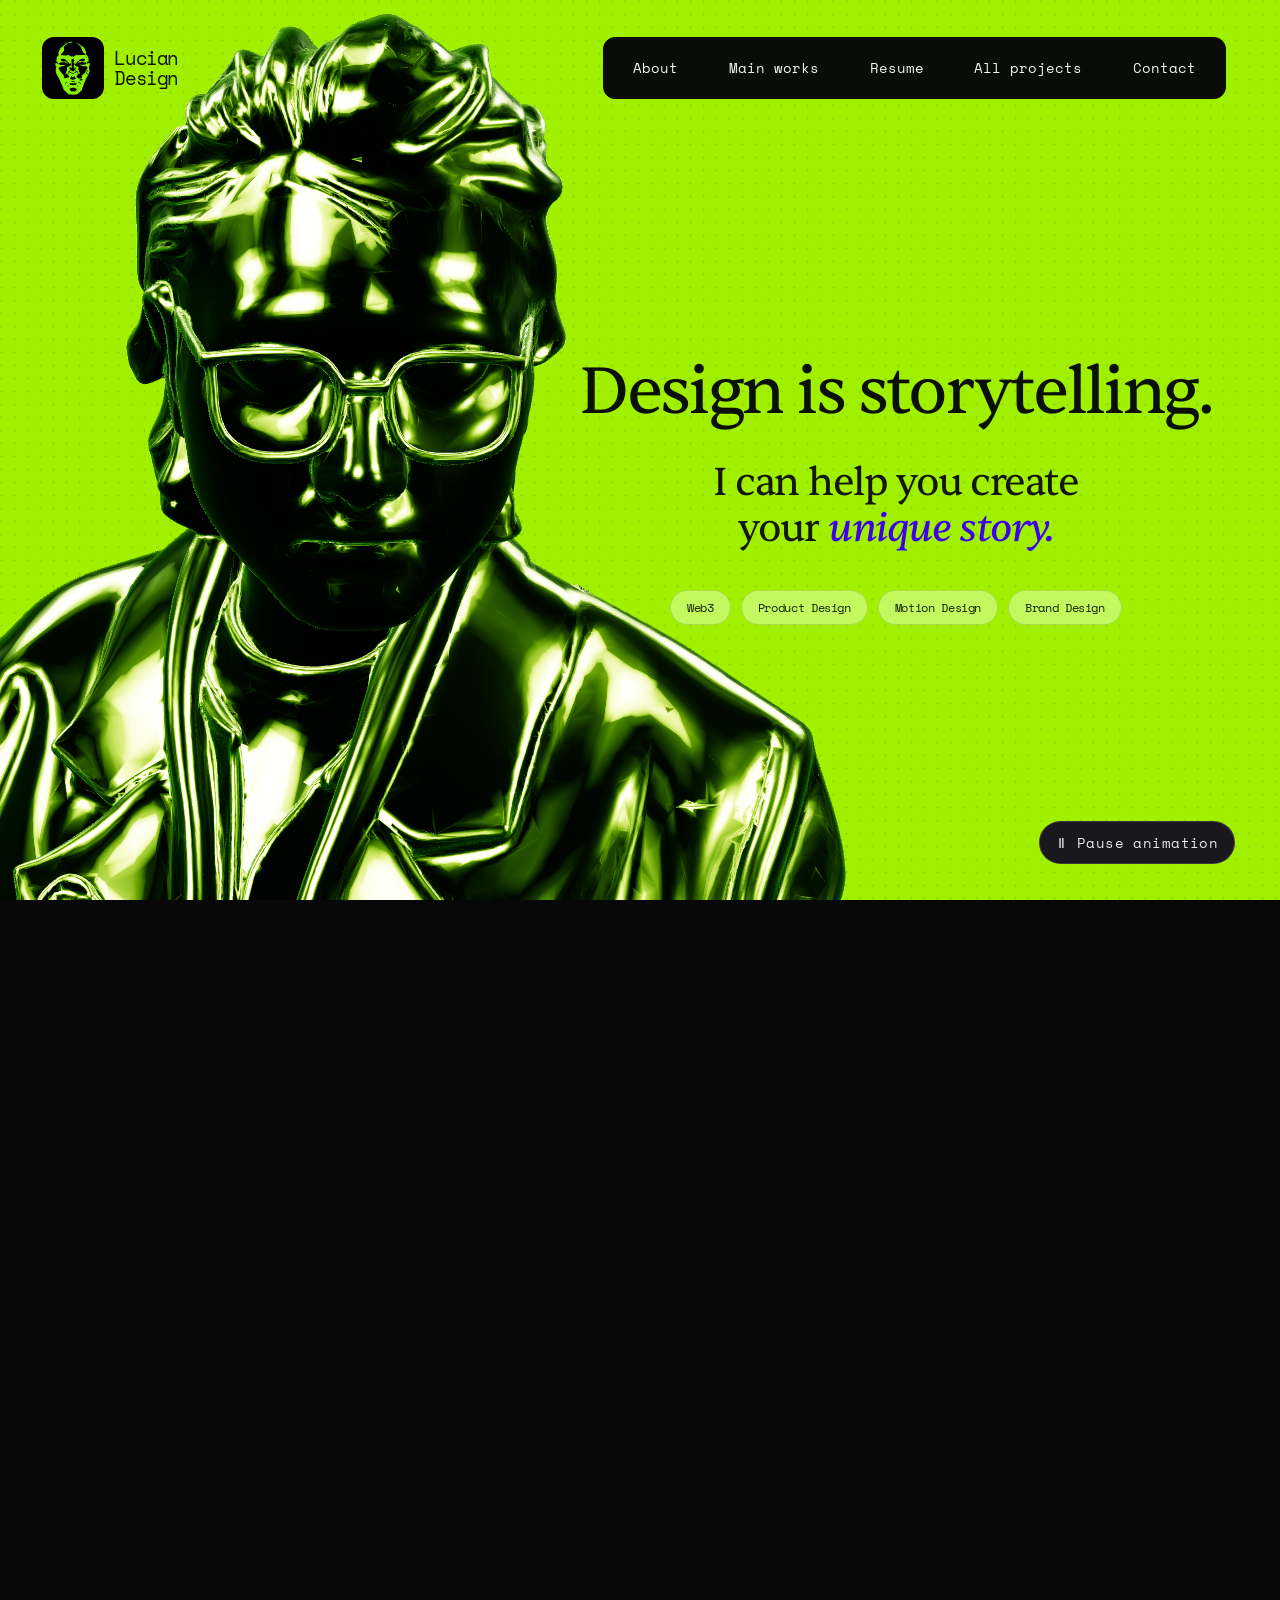
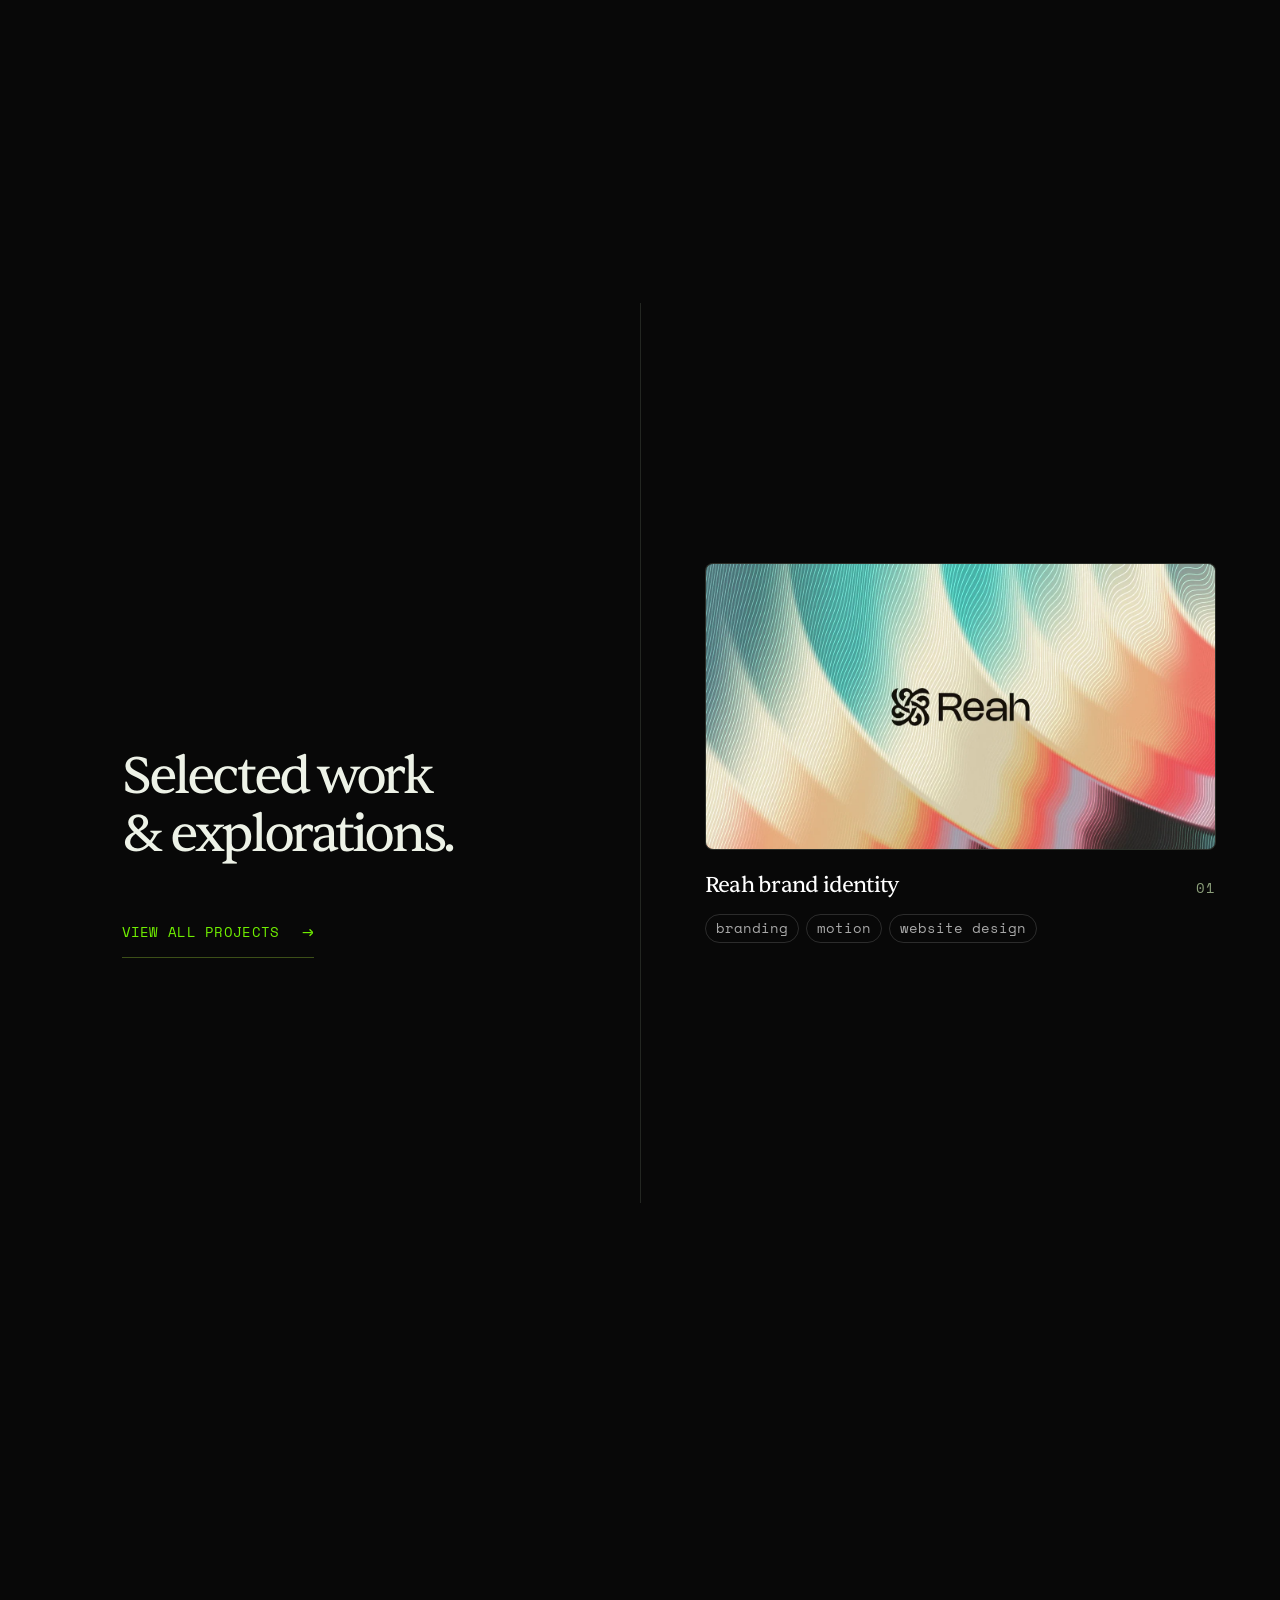
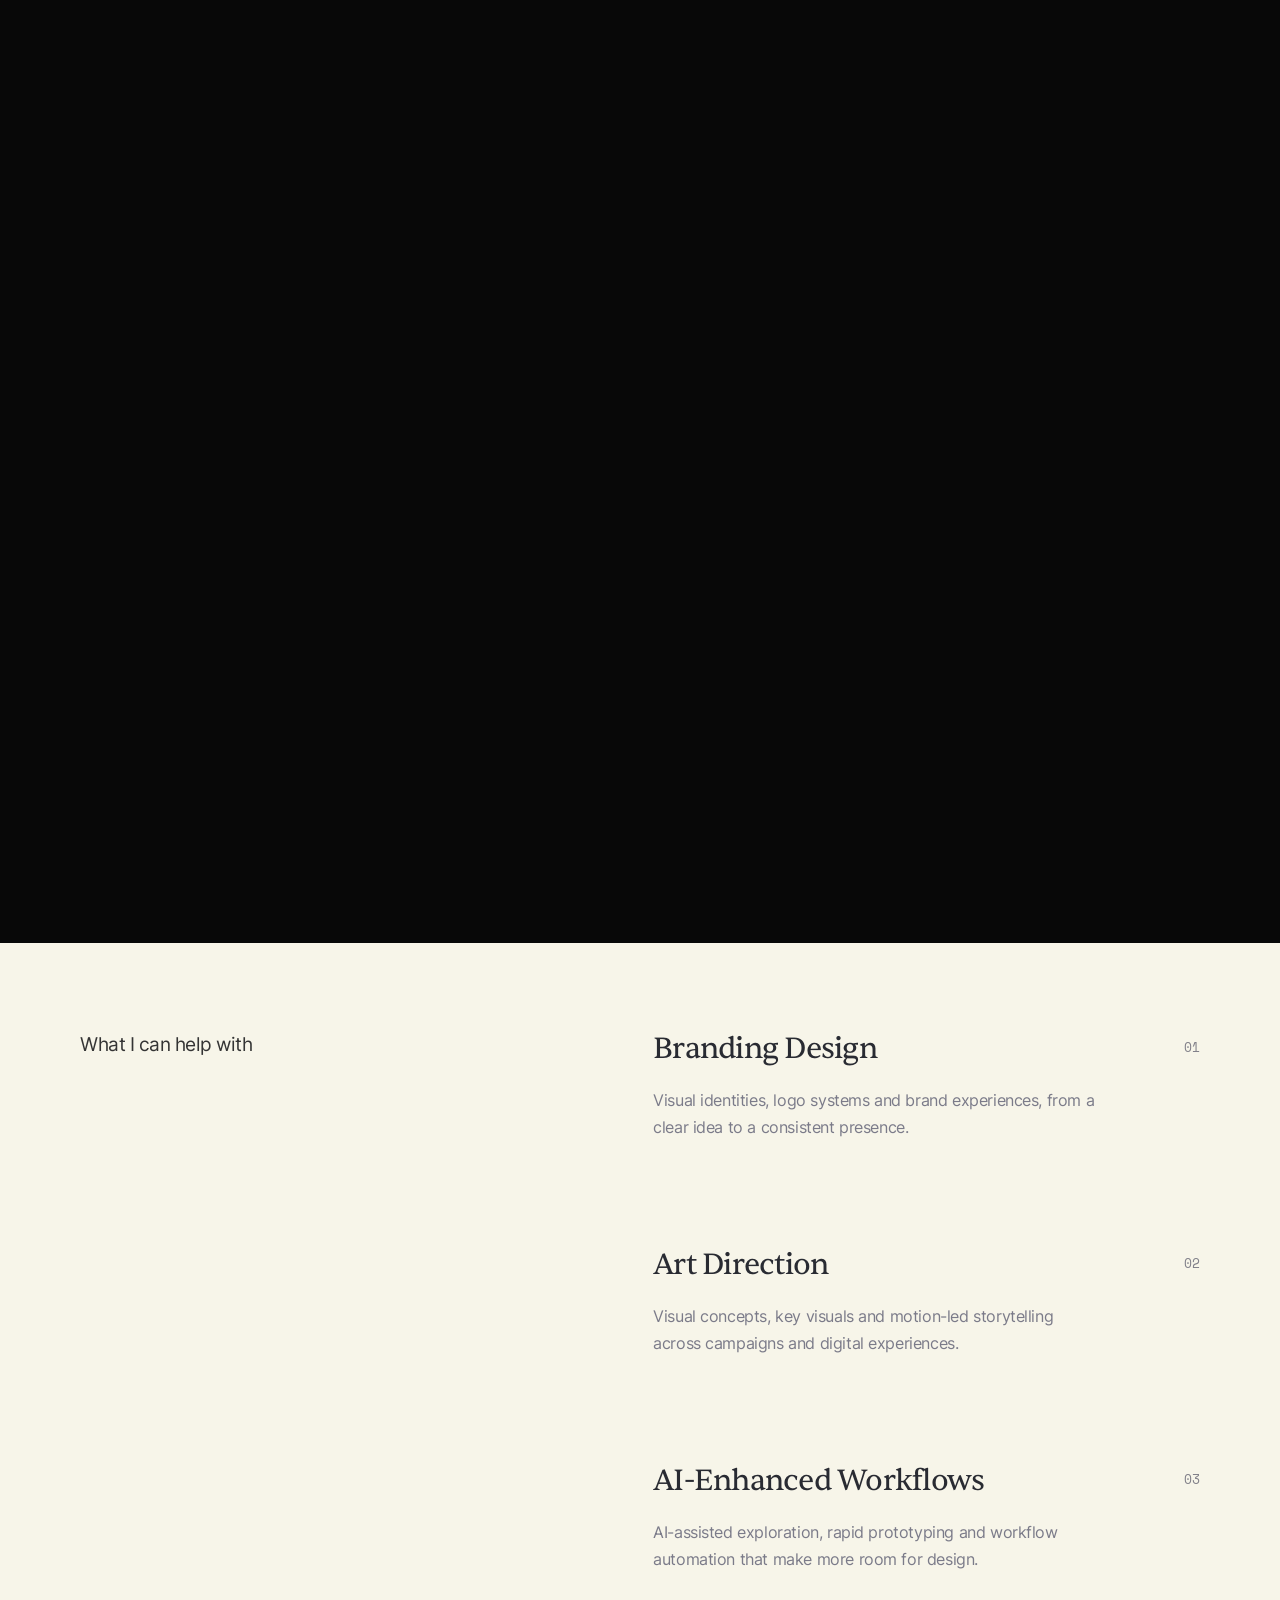
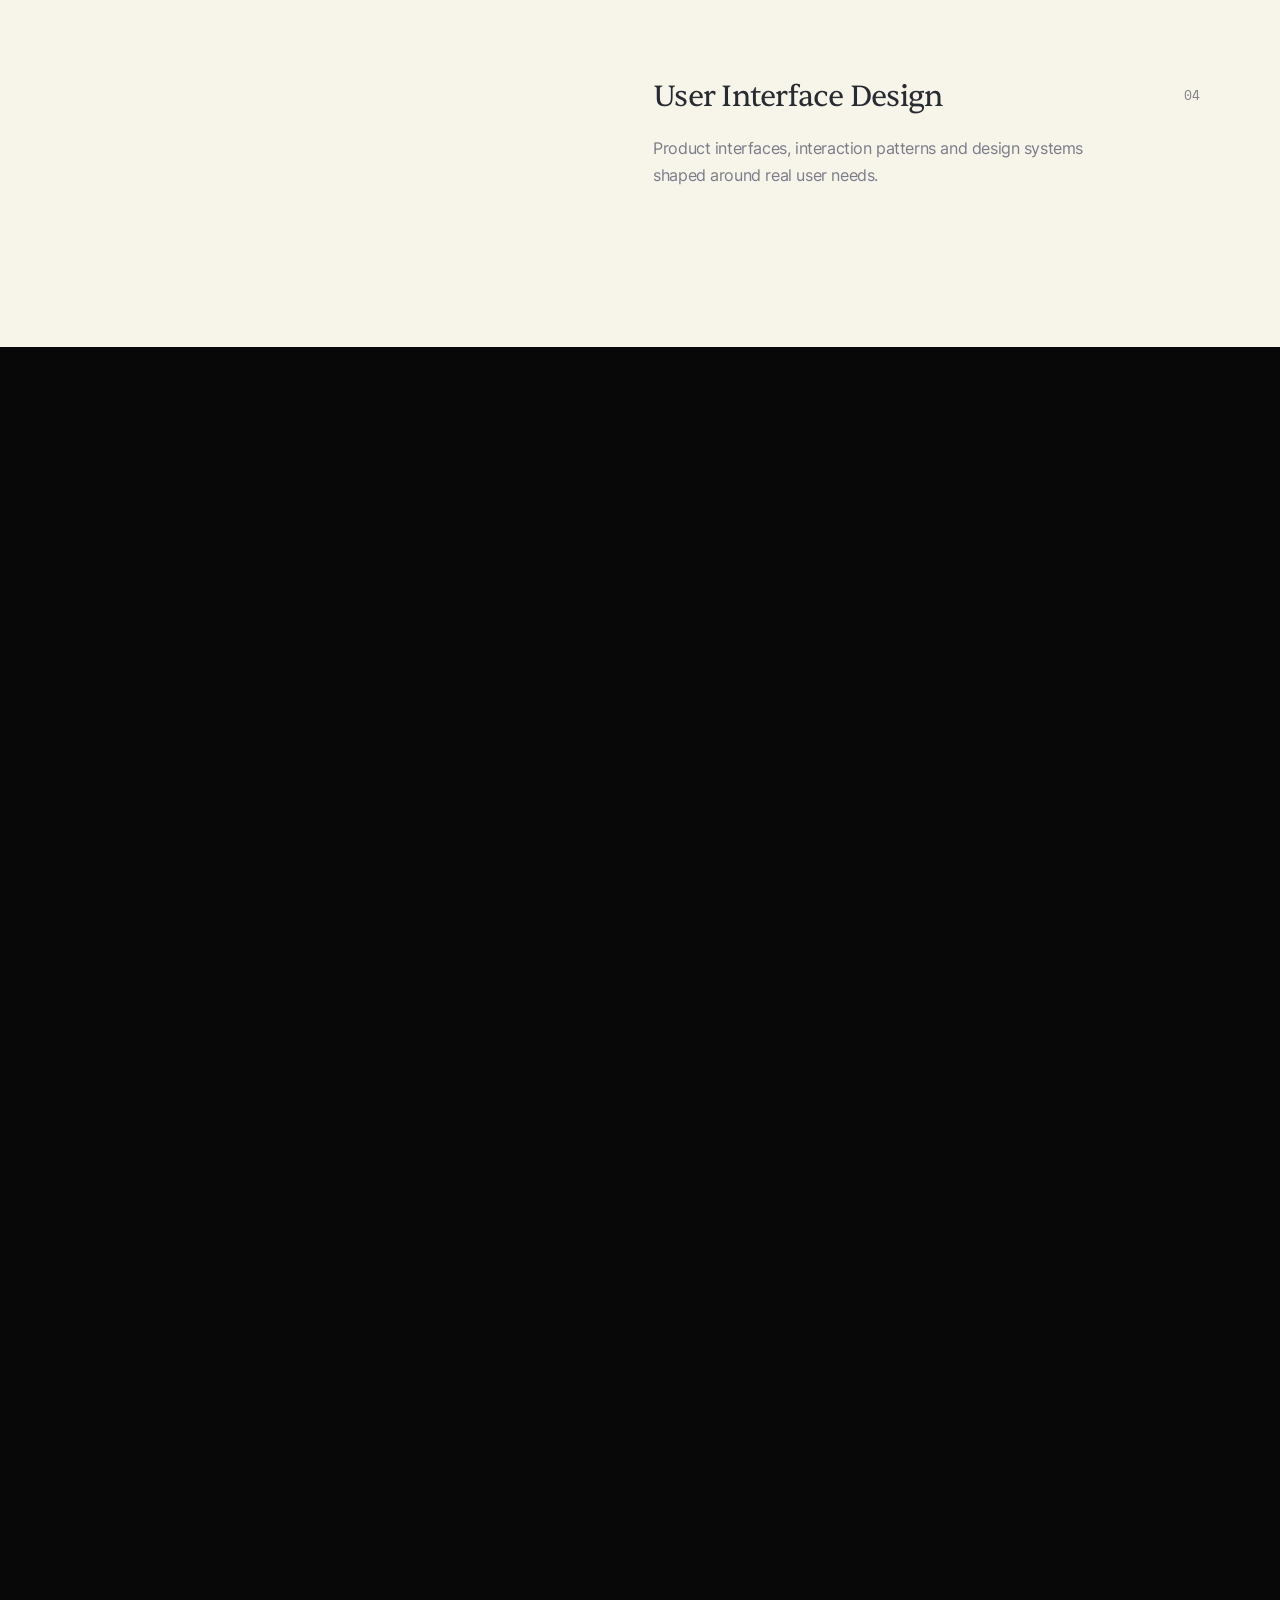
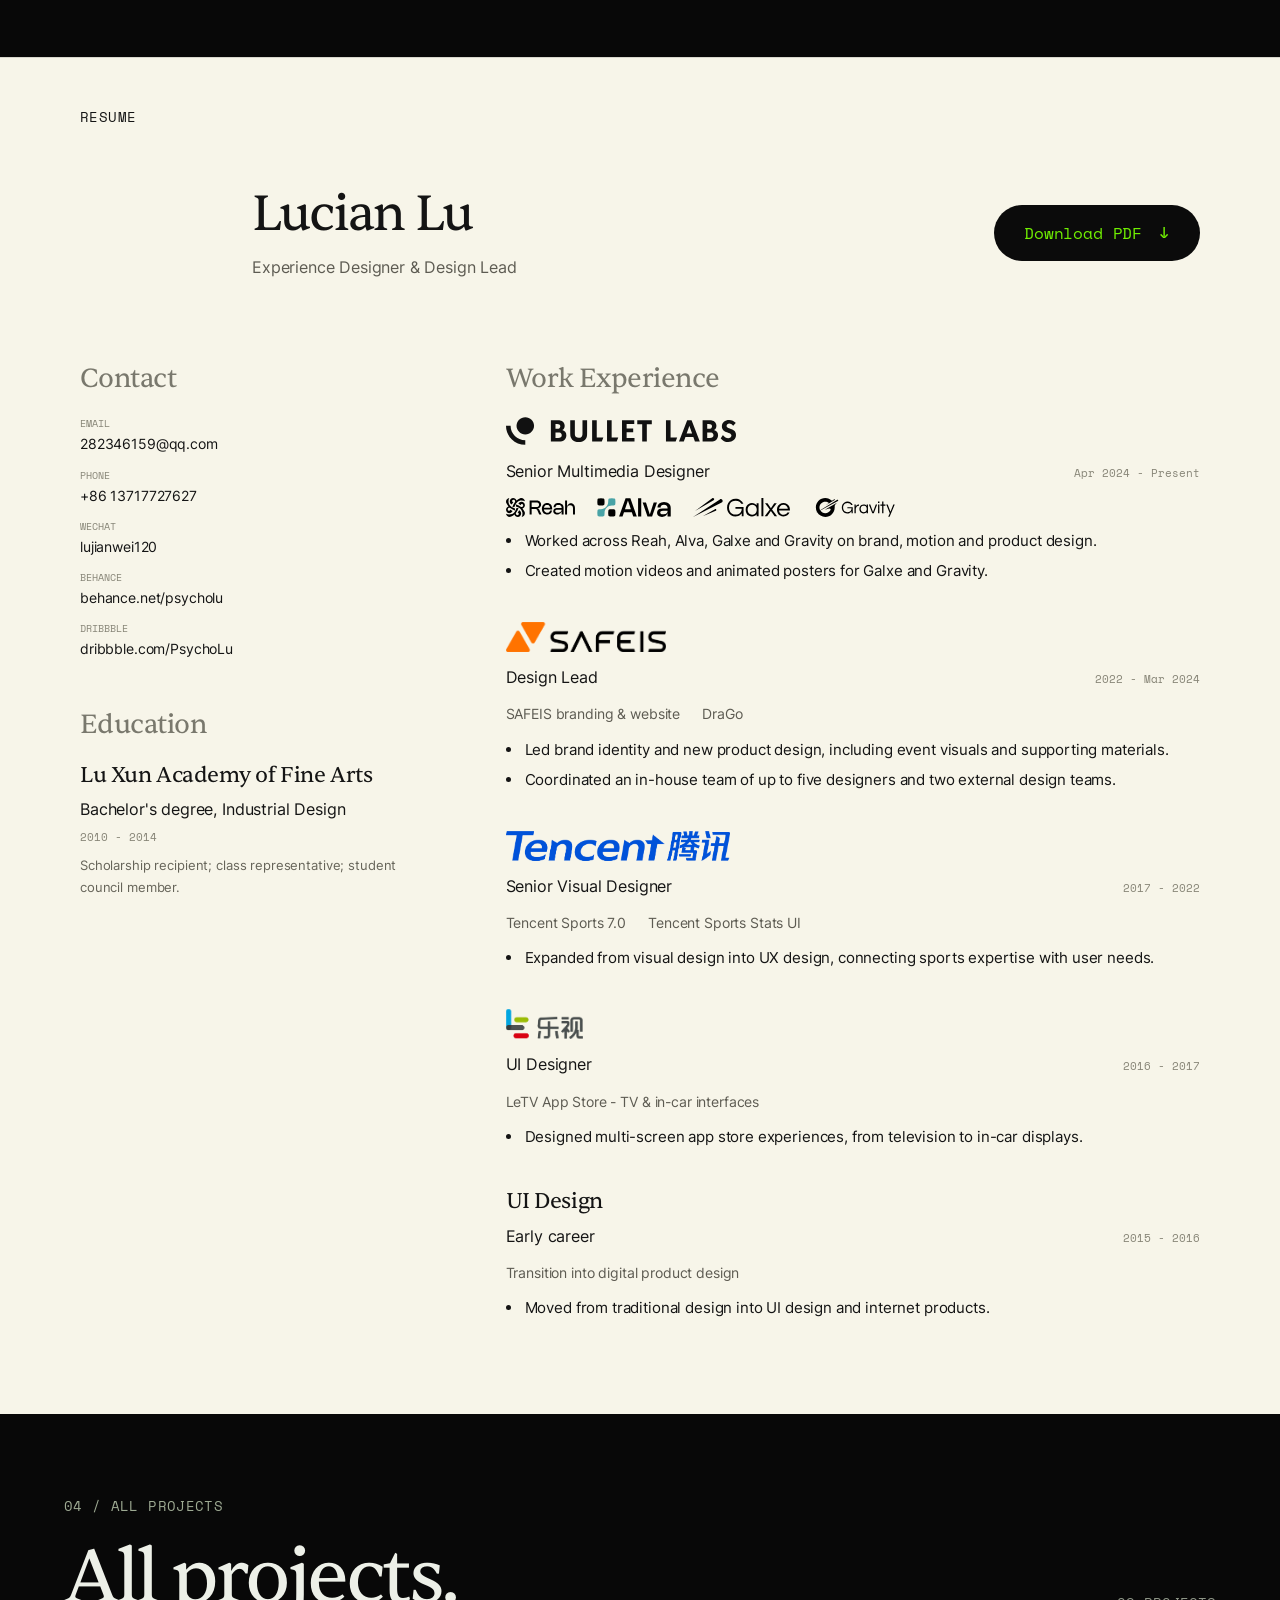
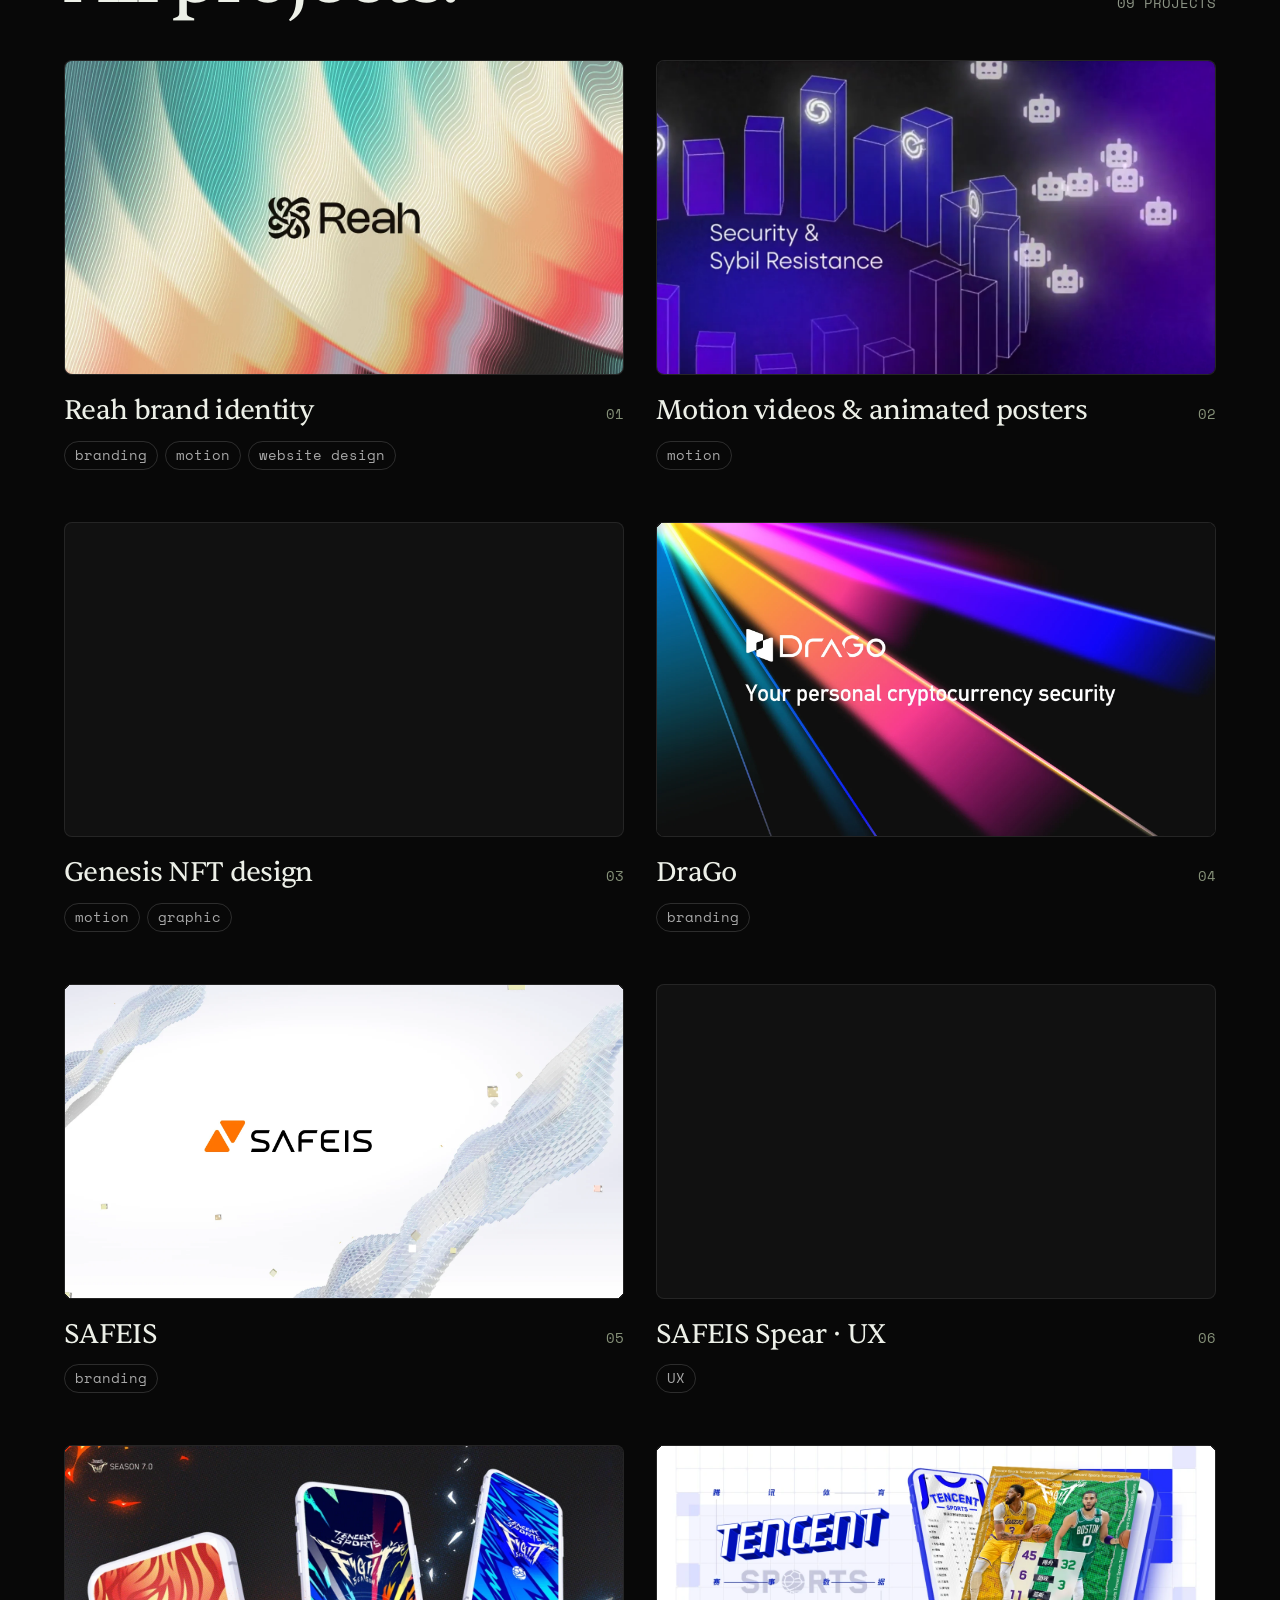
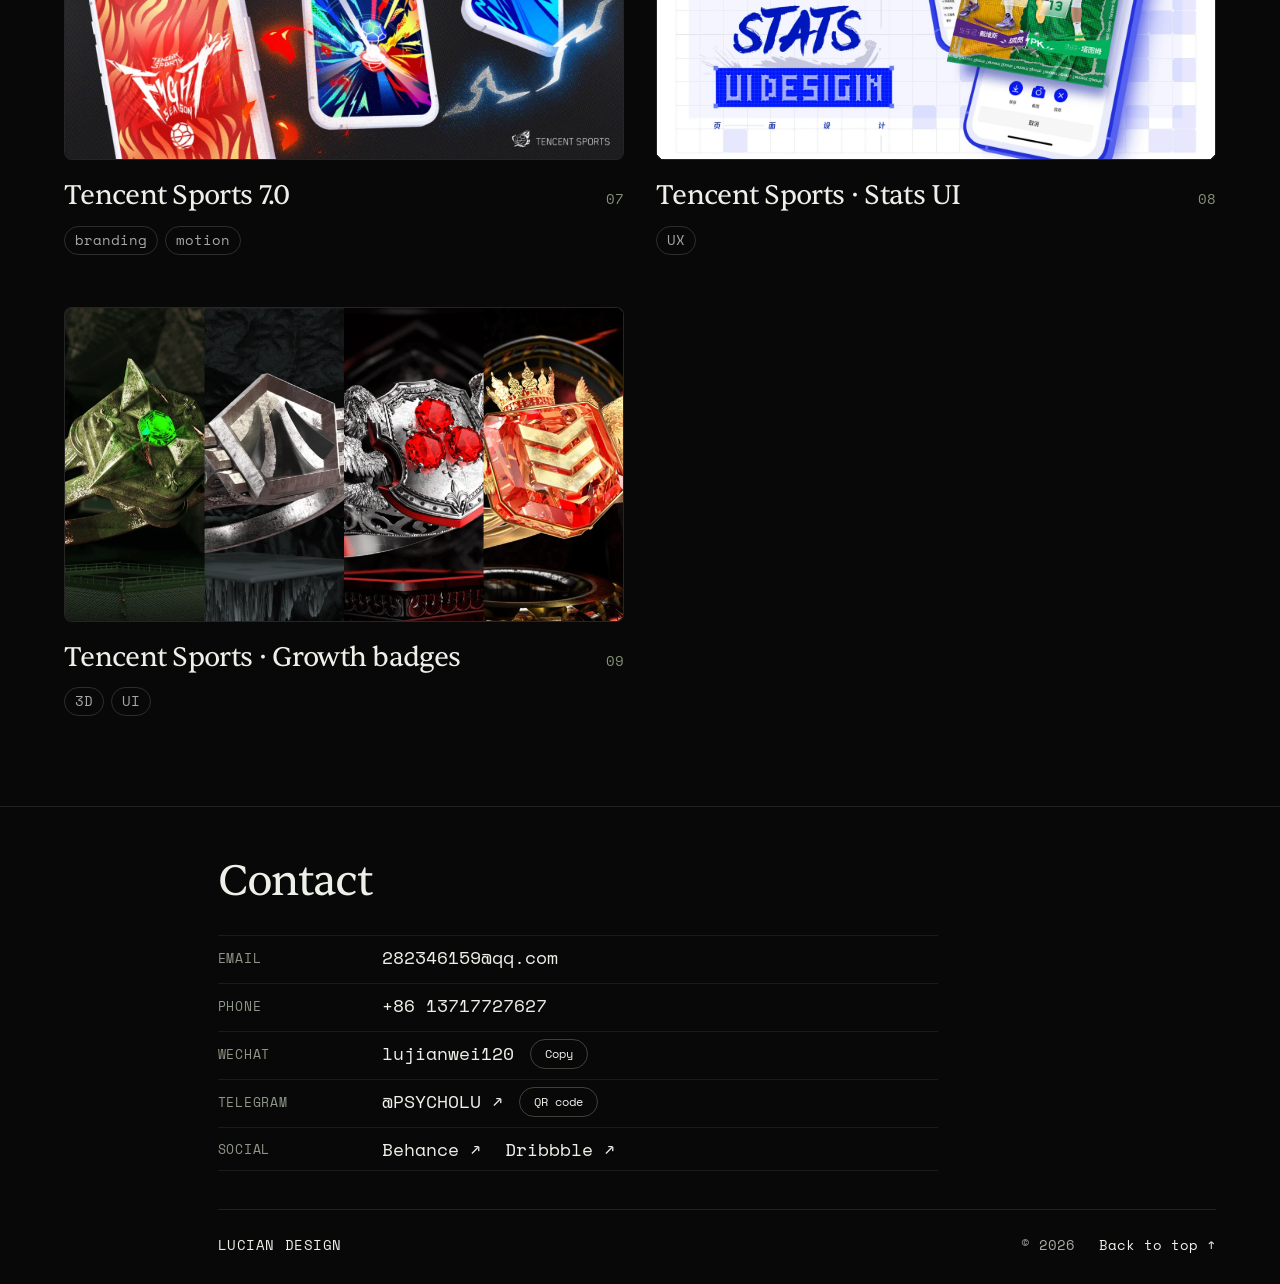
==== index.html @ 75f1d374 "Publish Nov 16–17 portfolio updates Motion (Alva, Posters, sound toggle, Galxe additions), Reah (new" ====
<!DOCTYPE html>

<html lang="en"><head><meta charset="utf-8"/><meta content="width=device-width,initial-scale=1" name="viewport"/><meta content="#a1f000" name="theme-color"/><meta content="Design is storytelling. I can help you create your unique story." name="description"/><title>Lucian Design</title><link as="image" href="./assets/hero-poster-desktop.webp" media="(min-width:1201px)" rel="preload" fetchpriority="high"/><link as="image" href="./assets/hero-poster-mobile.webp" media="(max-width:1200px)" rel="preload" fetchpriority="high"/><link as="fetch" href="./assets/sculpture-hunyuan-optimized.glb" rel="preload" crossorigin="anonymous" fetchpriority="low"/><link as="font" crossorigin="" href="./assets/fonts/Sentient-Regular.otf" rel="preload" type="font/otf"/><link href="./style.css?v=readable-contact-1" rel="stylesheet"/><link href="./portfolio.css?v=about-spacing-2" rel="stylesheet"/><link href="./theme.css?v=readable-contact-1" rel="stylesheet"/><link href="./content.css?v=readable-contact-1" rel="stylesheet"/><link href="./transitions.css?v=readable-contact-1" rel="stylesheet"/><script type="importmap">{"imports":{"three":"./vendor/three.module.js","three/addons/":"./vendor/addons/"}}</script><style id="experience-icon-layout">.experience-stack>.experience-item{display:flex;flex-direction:row;align-items:center;gap:14px;min-width:0}.experience-name{display:flex;flex-direction:column;gap:7px;min-width:0}.experience-icon{display:grid;place-items:center;width:36px;height:40px;flex:0 0 36px;color:#edf4e5}.experience-icon img,.experience-icon svg{display:block;width:36px;height:36px;max-width:36px;max-height:36px;object-fit:contain}@media(min-width:601px) and (max-width:1100px){.experience-stack>.experience-item{gap:10px}.experience-icon{width:27px;flex-basis:27px;height:34px}.experience-icon img,.experience-icon svg{width:27px;height:29px}.experience-name{font-size:.9em}}</style><link href="./typography.css?v=motion-video-cover-1" rel="stylesheet"/><link href="./experience.css?v=unified-company-products-1" rel="stylesheet"/><link href="./case-study.css?v=readable-contact-1" rel="stylesheet"/><link href="./sentient-titles.css?v=readable-contact-1" rel="stylesheet"/><link href="./readability.css?v=inter-sentient-1" rel="stylesheet"/><link href="./monochrome.css?v=6e64deb418cc" rel="stylesheet"/><link href="./project-tags.css?v=1" rel="stylesheet"/><link href="./resume.css?v=download-button-2" rel="stylesheet"/><link href="./work-shutters.css?v=capabilities-shutter-1" rel="stylesheet"/><link href="./work-archive.css?v=green-return-1" rel="stylesheet"/><link href="./work-interactions.css?v=no-capability-hover-1" rel="stylesheet"/><link rel="stylesheet" href="./facts-contact.css?v=nav-five-1"/></head>
<body class="presentation-mode monochrome-version"><div class="workspace panel-hidden"><div class="page-column" id="top"><main class="hero">
<a aria-label="Lucian Design" class="brand" href="#top"><img alt="" class="brand-symbol" src="./assets/lucian-logo.svg" width="800" height="800" decoding="async"/><span>Lucian<br/>Design</span></a><nav aria-label="Main navigation"><a href="#key-facts">About</a><a href="#selected-work">Main works</a><a href="#services">Resume</a><a href="#all-work">All projects</a><a href="#contact">Contact</a></nav>
<div class="hero-sculpture-slot"><div aria-label="A reflective green metal portrait with softly moving light" class="art" id="art" role="img"><picture class="hero-poster" aria-hidden="true"><source media="(max-width:1200px)" srcset="./assets/hero-poster-mobile.webp" width="375" height="456"/><img alt="" class="poster" fetchpriority="high" decoding="async" src="./assets/hero-poster-desktop.webp" width="1265" height="720"/></picture><canvas aria-hidden="true" id="scene"></canvas><span id="loading">LOADING SCULPTURE</span><p hidden="" id="error">The 3D view couldn't load. Please refresh to try again.</p></div></div>
<section class="intro" id="intro"><h1>Design is storytelling.</h1><p class="statement">I can help you create<br/>your <em>unique story.</em></p><ul aria-label="Design disciplines" class="disciplines" id="disciplines"><li>Web3</li><li>Product Design</li><li>Motion Design</li><li>Brand Design</li></ul></section>
<button aria-label="Pause animation" aria-pressed="false" class="pause" id="pause"><span id="pause-icon">Ⅱ</span><span id="pause-label">Pause animation</span></button>
</main>
<div class="portfolio">
<section aria-labelledby="facts-title" class="facts section-pad" id="key-facts">
<div class="section-heading reveal"><span class="section-kicker">01 / A LITTLE ABOUT ME</span><h2 class="section-title" id="facts-title">Full-stack designer.</h2><p>Branding, motion, and product design.<br/>A connected perspective, from identity to interaction.</p></div>
<div class="facts-grid">
<article class="fact-card fact-skills reveal"><span class="card-kicker">THREE DISCIPLINES</span><div class="skill-stack"><span>Branding.</span><span>Motion.</span><span>UI.</span></div><div class="fact-bottom"><p>One designer.<br/>A wider perspective.</p></div></article>
<article class="fact-card fact-experience reveal"><span class="card-kicker">SELECTED EXPERIENCE</span><ol aria-label="Experience, most recent first" class="experience-timeline"><li class="timeline-entry latest"><div class="company-identity"><span class="company-name"><img alt="" aria-hidden="true" class="company-mark" height="24" src="./assets/brands/bullet-mark.svg" width="24"/>Bullet Labs</span></div><ul aria-label="Products designed at Bullet Labs" class="company-products"><li><span class="experience-product"><img alt="" aria-hidden="true" height="16" src="./assets/brands/reah.png" width="16"/>Reah</span></li><li><span class="experience-product"><img alt="" aria-hidden="true" height="16" src="./assets/brands/alva.png" width="16"/>Alva</span></li><li><span class="experience-product"><img alt="" aria-hidden="true" height="16" src="./assets/brands/galxe.svg" width="16"/>Galxe</span></li><li><span class="experience-product"><img alt="" aria-hidden="true" height="16" src="./assets/brands/gravity.svg" width="16"/>Gravity</span></li></ul></li><li class="timeline-entry"><div class="company-identity"><span class="safeis-logo"><img alt="SAFEIS" height="21" src="./assets/brands/safeis.svg" width="106"/></span></div><div class="company-products"><small class="company-note">Web3 startup</small></div></li><li class="timeline-entry"><div class="company-identity"><img alt="Tencent" class="tencent-wordmark" height="24" src="./assets/brands/tencent-wordmark.png" width="126"/></div><ul aria-label="Products designed at Tencent" class="company-products"><li><span class="experience-product"><span aria-hidden="true" class="sports-product-mark"><img alt="" aria-hidden="true" height="16" src="./assets/brands/tencent-sports.webp" width="16"/></span>腾讯体育</span></li></ul></li></ol><div class="fact-bottom"><p>Across established teams<br/>and early-stage ventures.</p></div></article>
<article class="fact-card fact-ai reveal"><span class="card-kicker">DESIGN IN THE AI ERA</span><div class="ai-capability"><h3>Human-led.<br/><em>AI-enhanced.</em></h3><ul><li>Agent workflow automation</li><li>AI-assisted exploration</li><li>Design quality refinement</li></ul></div><div class="fact-bottom"><p>Automate the process.<br/>Elevate the craft.</p></div></article>
</div>
</section>
<section aria-label="Selected work and explorations" class="work-section" id="selected-work"><div aria-hidden="true" class="chapter-divider"><i class="divider-h"></i><span class="divider-mark">+</span><i class="divider-v"></i></div>
<div class="work-pin"><div class="work-topline"><span class="section-kicker">02 / SELECTED WORK</span></div><div class="work-rail" id="work-rail"><div class="work-intro"><h2 class="section-title"><span class="work-title-line"><span>Selected work</span></span>
<span class="work-title-line"><span>&amp; explorations.</span></span></h2><button aria-controls="all-work" aria-label="View all projects" class="more-work" data-open-all-projects=""><span class="button-roll"><span>View all projects</span><span aria-hidden="true">View all projects</span></span><span aria-hidden="true" class="button-arrow"><i>→</i><i>→</i></span></button></div>
<article aria-label="Reah branding, motion and website design" class="project-card project-slot-card"><div class="project-inner"><a aria-label="View Reah brand identity" class="project-image project-slot work-preview work-preview-video" href="./reah.html"><video aria-hidden="true" autoplay="" class="project-cover motion-collection-cover" data-cover-src="./assets/reah/cover.mp4" disablepictureinpicture="" height="1080" loop="" muted="" playsinline="" poster="./assets/reah/cover.webp" preload="none" width="1920"></video><span aria-hidden="true" class="work-view-badge"><svg viewBox="0 0 24 24" fill="none" stroke="currentColor" stroke-width="1.5"><path d="M2.5 12s3.5-6 9.5-6 9.5 6 9.5 6-3.5 6-9.5 6-9.5-6-9.5-6Z"/><circle cx="12" cy="12" r="2.5"/></svg><span>View</span></span></a><div class="project-meta"><div class="project-description"><a class="motion-project-title" href="./reah.html">Reah brand identity</a><ul aria-label="Project categories" class="project-tags"><li>branding</li><li>motion</li><li>website design</li></ul></div><span class="project-slot-index">01</span></div></div></article>
<article aria-label="动态视频及动态海报设计" class="project-card project-slot-card"><div class="project-inner"><a aria-label="View Motion videos and animated posters" class="project-image project-slot work-preview work-preview-video" href="./motion.html"><video aria-hidden="true" autoplay="" class="project-cover motion-collection-cover" data-cover-src="./assets/motion/cover/cover.mp4" disablepictureinpicture="" height="810" loop="" muted="" playsinline="" poster="./assets/motion/cover/poster.webp" preload="none" width="1440"></video><span class="work-view-badge" aria-hidden="true"><svg viewBox="0 0 24 24" fill="none" stroke="currentColor" stroke-width="1.5"><path d="M2.5 12s3.5-6 9.5-6 9.5 6 9.5 6-3.5 6-9.5 6-9.5-6-9.5-6Z"/><circle cx="12" cy="12" r="2.5"/></svg><span>View</span></span></a><div class="project-meta"><div class="project-description"><a class="motion-project-title" href="./motion.html">Motion videos &amp; animated posters</a><ul aria-label="Project categories" class="project-tags"><li>motion</li></ul></div><span class="project-slot-index">02</span></div></div></article>
<article aria-label="Genesis NFT design" class="project-card project-slot-card"><div class="project-inner"><a aria-label="View Genesis NFT design" class="project-image project-slot work-preview" href="./genesis-nft.html"><div class="work-preview-track"><img class="work-preview-frame" src="./assets/genesis-nft/banner.webp" alt="Genesis NFT design" width="1440" height="810" loading="lazy" decoding="async"/><img class="work-preview-frame" src="./assets/genesis-nft/static-02.webp" alt="" width="1440" height="810" loading="lazy" decoding="async" aria-hidden="true"/><img class="work-preview-frame" src="./assets/genesis-nft/static-04.webp" alt="" width="1440" height="810" loading="lazy" decoding="async" aria-hidden="true"/></div><span class="work-view-badge" aria-hidden="true"><svg viewBox="0 0 24 24" fill="none" stroke="currentColor" stroke-width="1.5"><path d="M2.5 12s3.5-6 9.5-6 9.5 6 9.5 6-3.5 6-9.5 6-9.5-6-9.5-6Z"/><circle cx="12" cy="12" r="2.5"/></svg><span>View</span></span></a><div class="project-meta"><div class="project-description"><a class="motion-project-title" href="./genesis-nft.html">Genesis NFT design</a><ul aria-label="Project categories" class="project-tags"><li>motion</li><li>graphic</li></ul></div><span class="project-slot-index">03</span></div></div></article>
<article aria-label="DraGo cryptocurrency security" class="project-card project-slot-card"><div class="project-inner"><a aria-label="View DraGo" class="project-image project-slot work-preview" href="./drago.html"><div class="work-preview-track"><img class="work-preview-frame" src="./assets/drago/cover.webp" alt="DraGo" width="1440" height="810" loading="lazy" decoding="async"/><img class="work-preview-frame" src="./assets/drago/04-1.webp" alt="" width="1440" height="810" loading="lazy" decoding="async" aria-hidden="true"/><img class="work-preview-frame" src="./assets/drago/08-1.webp" alt="" width="1440" height="810" loading="lazy" decoding="async" aria-hidden="true"/></div><span class="work-view-badge" aria-hidden="true"><svg viewBox="0 0 24 24" fill="none" stroke="currentColor" stroke-width="1.5"><path d="M2.5 12s3.5-6 9.5-6 9.5 6 9.5 6-3.5 6-9.5 6-9.5-6-9.5-6Z"/><circle cx="12" cy="12" r="2.5"/></svg><span>View</span></span></a><div class="project-meta"><div class="project-description"><a class="motion-project-title" href="./drago.html">DraGo</a><ul aria-label="Project categories" class="project-tags"><li>branding</li></ul></div><span class="project-slot-index">04</span></div></div></article>
<article aria-label="SAFEIS branding and website design" class="project-card project-slot-card"><div class="project-inner"><a aria-label="View SAFEIS" class="project-image project-slot work-preview" href="./safeis.html"><div class="work-preview-track"><img class="work-preview-frame" src="./assets/safeis/cover.webp" alt="SAFEIS" width="1440" height="810" loading="lazy" decoding="async"/><img class="work-preview-frame" src="./assets/safeis/18-1.webp" alt="" width="1440" height="810" loading="lazy" decoding="async" aria-hidden="true"/><img class="work-preview-frame" src="./assets/safeis/20-1.webp" alt="" width="1440" height="810" loading="lazy" decoding="async" aria-hidden="true"/></div><span class="work-view-badge" aria-hidden="true"><svg viewBox="0 0 24 24" fill="none" stroke="currentColor" stroke-width="1.5"><path d="M2.5 12s3.5-6 9.5-6 9.5 6 9.5 6-3.5 6-9.5 6-9.5-6-9.5-6Z"/><circle cx="12" cy="12" r="2.5"/></svg><span>View</span></span></a><div class="project-meta"><div class="project-description"><a class="motion-project-title" href="./safeis.html">SAFEIS</a><ul aria-label="Project categories" class="project-tags"><li>branding</li></ul></div><span class="project-slot-index">05</span></div></div></article>
<article aria-label="Tencent Sports 7.0 branding design" class="project-card project-slot-card"><div class="project-inner"><a aria-label="View Tencent Sports 7.0" class="project-image project-slot work-preview" href="./tencent-sports.html"><div class="work-preview-track"><img class="work-preview-frame" src="./assets/tencent-sports/00-1.webp" alt="Tencent Sports 7.0" width="1440" height="810" loading="lazy" decoding="async"/><img class="work-preview-frame" src="./assets/tencent-sports/04-1.webp" alt="" width="1440" height="810" loading="lazy" decoding="async" aria-hidden="true"/><img class="work-preview-frame" src="./assets/tencent-sports/09-1.webp" alt="" width="1440" height="810" loading="lazy" decoding="async" aria-hidden="true"/></div><span class="work-view-badge" aria-hidden="true"><svg viewBox="0 0 24 24" fill="none" stroke="currentColor" stroke-width="1.5"><path d="M2.5 12s3.5-6 9.5-6 9.5 6 9.5 6-3.5 6-9.5 6-9.5-6-9.5-6Z"/><circle cx="12" cy="12" r="2.5"/></svg><span>View</span></span></a><div class="project-meta"><div class="project-description"><a class="motion-project-title" href="./tencent-sports.html">Tencent Sports 7.0</a><ul aria-label="Project categories" class="project-tags"><li>branding</li><li>motion</li></ul></div><span class="project-slot-index">06</span></div></div></article>
<div class="work-outro"><div class="project-inner"><h3>More work.<br/>More possibilities.</h3><button aria-controls="all-work" aria-label="View all projects" class="more-work" data-open-all-projects=""><span class="button-roll"></span><span aria-hidden="true" class="button-arrow"><i>→</i><i>→</i></span></button></div></div><div aria-hidden="true" class="work-handoff"><div class="handoff-under"><span class="section-kicker">03 / RESUME</span><h2 class="section-title">Resume.</h2></div><div class="handoff-blinds"><div class="handoff-blade" style="--blade:0"><div class="handoff-slice"><div class="handoff-face"><span class="section-kicker">03 / RESUME</span><h2 class="section-title">Resume.</h2></div></div></div><div class="handoff-blade" style="--blade:1"><div class="handoff-slice"><div class="handoff-face"><span class="section-kicker">03 / RESUME</span><h2 class="section-title">Resume.</h2></div></div></div><div class="handoff-blade" style="--blade:2"><div class="handoff-slice"><div class="handoff-face"><span class="section-kicker">03 / RESUME</span><h2 class="section-title">Resume.</h2></div></div></div><div class="handoff-blade" style="--blade:3"><div class="handoff-slice"><div class="handoff-face"><span class="section-kicker">03 / RESUME</span><h2 class="section-title">Resume.</h2></div></div></div><div class="handoff-blade" style="--blade:4"><div class="handoff-slice"><div class="handoff-face"><span class="section-kicker">03 / RESUME</span><h2 class="section-title">Resume.</h2></div></div></div><div class="handoff-blade" style="--blade:5"><div class="handoff-slice"><div class="handoff-face"><span class="section-kicker">03 / RESUME</span><h2 class="section-title">Resume.</h2></div></div></div></div></div></div><div aria-hidden="true" class="work-progress"><i></i></div></div></section>
<section class="capabilities" id="capabilities" aria-labelledby="capabilities-title"><div class="capabilities-layout"><div class="capabilities-intro"><div class="capabilities-sticky"><h2 id="capabilities-title">What I can help with</h2></div></div><div class="capability-list"><article class="capability-row"><span class="capability-number" aria-hidden="true">01</span><h3 class="capability-title">Branding Design</h3><p id="capability-description-1">Visual identities, logo systems and brand experiences, from a clear idea to a consistent presence.</p></article><article class="capability-row"><span class="capability-number" aria-hidden="true">02</span><h3 class="capability-title">Art Direction</h3><p id="capability-description-2">Visual concepts, key visuals and motion-led storytelling across campaigns and digital experiences.</p></article><article class="capability-row"><span class="capability-number" aria-hidden="true">03</span><h3 class="capability-title">AI-Enhanced Workflows</h3><p id="capability-description-3">AI-assisted exploration, rapid prototyping and workflow automation that make more room for design.</p></article><article class="capability-row"><span class="capability-number" aria-hidden="true">04</span><h3 class="capability-title">User Interface Design</h3><p id="capability-description-4">Product interfaces, interaction patterns and design systems shaped around real user needs.</p></article></div></div></section><section aria-labelledby="services-title" class="services resume-section" id="services"><div class="resume-toolbar"><h2 id="services-title">Resume</h2></div><article aria-label="Lucian Lu resume" class="resume-sheet"><header class="resume-header"><div aria-hidden="true" class="resume-avatar-slot"></div><div class="resume-identity"><h3 class="resume-name">Lucian Lu</h3><p class="resume-position">Experience Designer &amp; Design Lead</p></div><a class="resume-download" download="Lucian-Lu-Resume.pdf" href="./assets/resume/Lucian-Lu-Resume.pdf?v=sidebar-order-1" type="application/pdf">Download PDF <span aria-hidden="true">↓</span></a></header><div class="resume-columns"><aside aria-label="Contact and education" class="resume-sidebar"><footer class="resume-side-section resume-contact"><h3>Contact</h3><dl><div><dt>Email</dt><dd>282346159@qq.com</dd></div><div><dt>Phone</dt><dd>+86 13717727627</dd></div><div><dt>WeChat</dt><dd>lujianwei120</dd></div><div><dt>Behance</dt><dd><a href="https://www.behance.net/psycholu" rel="noopener noreferrer" target="_blank">behance.net/psycholu</a></dd></div><div><dt>Dribbble</dt><dd><a href="https://dribbble.com/PsychoLu" rel="noopener noreferrer" target="_blank">dribbble.com/PsychoLu</a></dd></div></dl></footer><section class="resume-side-section"><h3>Education</h3><div><h4>Lu Xun Academy of Fine Arts</h4><div class="resume-role-line"><span>Bachelor's degree, Industrial Design</span><time>2010 - 2014</time></div><p class="resume-detail">Scholarship recipient; class representative; student council member.</p></div></section></aside><section class="resume-experience"><h3>Work Experience</h3><div><article class="resume-job"><h4 class="resume-brand-heading"><img alt="Bullet Labs" class="resume-company-wordmark resume-bullet-wordmark" src="./assets/resume/logos/bullet-full.svg"/></h4><div class="resume-role-line"><span>Senior Multimedia Designer</span><time>Apr 2024 - Present</time></div><p class="resume-projects"><span class="resume-product"><img alt="Reah" class="resume-product-wordmark" src="./assets/resume/logos/reah-full.svg"/></span><span class="resume-product"><img alt="Alva" class="resume-product-wordmark" src="./assets/resume/logos/alva-full.svg"/></span><span class="resume-product"><img alt="Galxe" class="resume-product-wordmark" src="./assets/resume/logos/galxe-full.svg"/></span><span class="resume-product"><img alt="Gravity" class="resume-product-wordmark" src="./assets/resume/logos/gravity-full.svg"/></span></p><ul><li>Worked across Reah, Alva, Galxe and Gravity on brand, motion and product design.</li><li>Created motion videos and animated posters for Galxe and Gravity.</li></ul></article><article class="resume-job"><h4 class="resume-brand-heading"><img alt="SAFEIS / Zhongke Lianyuan" class="resume-company-wordmark resume-safeis-wordmark" src="./assets/resume/logos/safeis.png"/></h4><div class="resume-role-line"><span>Design Lead</span><time>2022 - Mar 2024</time></div><p class="resume-projects"><span class="resume-product">SAFEIS branding &amp; website</span><span class="resume-product">DraGo</span></p><ul><li>Led brand identity and new product design, including event visuals and supporting materials.</li><li>Coordinated an in-house team of up to five designers and two external design teams.</li></ul></article><article class="resume-job"><h4 class="resume-brand-heading"><img alt="Tencent Sports" class="resume-company-wordmark" src="./assets/resume/logos/tencent-transparent.svg"/></h4><div class="resume-role-line"><span>Senior Visual Designer</span><time>2017 - 2022</time></div><p class="resume-projects"><span class="resume-product">Tencent Sports 7.0</span><span class="resume-product">Tencent Sports Stats UI</span></p><ul><li>Expanded from visual design into UX design, connecting sports expertise with user needs.</li></ul></article><article class="resume-job"><h4 class="resume-brand-heading"><img alt="LeTV Interactive Entertainment" class="resume-company-wordmark" src="./assets/resume/logos/letv-transparent.svg"/></h4><div class="resume-role-line"><span>UI Designer</span><time>2016 - 2017</time></div><p class="resume-projects"><span class="resume-product">LeTV App Store - TV &amp; in-car interfaces</span></p><ul><li>Designed multi-screen app store experiences, from television to in-car displays.</li></ul></article><article class="resume-job"><h4>UI Design</h4><div class="resume-role-line"><span>Early career</span><time>2015 - 2016</time></div><p class="resume-projects"><span class="resume-product">Transition into digital product design</span></p><ul><li>Moved from traditional design into UI design and internet products.</li></ul></article></div></section></div></article></section><section aria-labelledby="all-work-title" class="work-archive" id="all-work"><header class="archive-heading"><div><span class="section-kicker">04 / ALL PROJECTS</span><h2 id="all-work-title">All projects.</h2></div><span class="archive-count">09 PROJECTS</span></header><div class="archive-grid"><article class="archive-card"><a aria-label="View Reah brand identity" class="archive-cover work-preview work-preview-video" href="./reah.html"><video aria-hidden="true" autoplay="" class="project-cover motion-collection-cover" data-cover-src="./assets/reah/cover.mp4" disablepictureinpicture="" height="1080" loop="" muted="" playsinline="" poster="./assets/reah/cover.webp" preload="none" width="1920"></video><span aria-hidden="true" class="work-view-badge"><svg viewBox="0 0 24 24" fill="none" stroke="currentColor" stroke-width="1.5"><path d="M2.5 12s3.5-6 9.5-6 9.5 6 9.5 6-3.5 6-9.5 6-9.5-6-9.5-6Z"/><circle cx="12" cy="12" r="2.5"/></svg><span>View</span></span></a><div class="archive-card-meta"><h3><a href="./reah.html">Reah brand identity</a></h3><span aria-hidden="true">01</span></div><ul aria-label="Project categories" class="project-tags"><li>branding</li><li>motion</li><li>website design</li></ul></article><article class="archive-card"><a aria-label="View Motion videos and animated posters" class="archive-cover work-preview work-preview-video" href="./motion.html"><video aria-hidden="true" autoplay="" class="project-cover motion-collection-cover" data-cover-src="./assets/motion/cover/cover.mp4" disablepictureinpicture="" height="810" loop="" muted="" playsinline="" poster="./assets/motion/cover/poster.webp" preload="none" width="1440"></video><span class="work-view-badge" aria-hidden="true"><svg viewBox="0 0 24 24" fill="none" stroke="currentColor" stroke-width="1.5"><path d="M2.5 12s3.5-6 9.5-6 9.5 6 9.5 6-3.5 6-9.5 6-9.5-6-9.5-6Z"/><circle cx="12" cy="12" r="2.5"/></svg><span>View</span></span></a><div class="archive-card-meta"><h3><a href="./motion.html">Motion videos &amp; animated posters</a></h3><span aria-hidden="true">02</span></div><ul aria-label="Project categories" class="project-tags"><li>motion</li></ul></article><article class="archive-card"><a aria-label="View Genesis NFT design" class="archive-cover work-preview" href="./genesis-nft.html"><div class="work-preview-track"><img class="work-preview-frame" src="./assets/genesis-nft/banner.webp" alt="Genesis NFT design" width="1440" height="810" loading="lazy" decoding="async"/><img class="work-preview-frame" src="./assets/genesis-nft/static-02.webp" alt="" width="1440" height="810" loading="lazy" decoding="async" aria-hidden="true"/><img class="work-preview-frame" src="./assets/genesis-nft/static-04.webp" alt="" width="1440" height="810" loading="lazy" decoding="async" aria-hidden="true"/></div><span class="work-view-badge" aria-hidden="true"><svg viewBox="0 0 24 24" fill="none" stroke="currentColor" stroke-width="1.5"><path d="M2.5 12s3.5-6 9.5-6 9.5 6 9.5 6-3.5 6-9.5 6-9.5-6-9.5-6Z"/><circle cx="12" cy="12" r="2.5"/></svg><span>View</span></span></a><div class="archive-card-meta"><h3><a href="./genesis-nft.html">Genesis NFT design</a></h3><span aria-hidden="true">03</span></div><ul aria-label="Project categories" class="project-tags"><li>motion</li><li>graphic</li></ul></article><article class="archive-card"><a aria-label="View DraGo" class="archive-cover work-preview" href="./drago.html"><div class="work-preview-track"><img class="work-preview-frame" src="./assets/drago/cover.webp" alt="DraGo" width="1440" height="810" loading="lazy" decoding="async"/><img class="work-preview-frame" src="./assets/drago/04-1.webp" alt="" width="1440" height="810" loading="lazy" decoding="async" aria-hidden="true"/><img class="work-preview-frame" src="./assets/drago/08-1.webp" alt="" width="1440" height="810" loading="lazy" decoding="async" aria-hidden="true"/></div><span class="work-view-badge" aria-hidden="true"><svg viewBox="0 0 24 24" fill="none" stroke="currentColor" stroke-width="1.5"><path d="M2.5 12s3.5-6 9.5-6 9.5 6 9.5 6-3.5 6-9.5 6-9.5-6-9.5-6Z"/><circle cx="12" cy="12" r="2.5"/></svg><span>View</span></span></a><div class="archive-card-meta"><h3><a href="./drago.html">DraGo</a></h3><span aria-hidden="true">04</span></div><ul aria-label="Project categories" class="project-tags"><li>branding</li></ul></article><article class="archive-card"><a aria-label="View SAFEIS" class="archive-cover work-preview" href="./safeis.html"><div class="work-preview-track"><img class="work-preview-frame" src="./assets/safeis/cover.webp" alt="SAFEIS" width="1440" height="810" loading="lazy" decoding="async"/><img class="work-preview-frame" src="./assets/safeis/18-1.webp" alt="" width="1440" height="810" loading="lazy" decoding="async" aria-hidden="true"/><img class="work-preview-frame" src="./assets/safeis/20-1.webp" alt="" width="1440" height="810" loading="lazy" decoding="async" aria-hidden="true"/></div><span class="work-view-badge" aria-hidden="true"><svg viewBox="0 0 24 24" fill="none" stroke="currentColor" stroke-width="1.5"><path d="M2.5 12s3.5-6 9.5-6 9.5 6 9.5 6-3.5 6-9.5 6-9.5-6-9.5-6Z"/><circle cx="12" cy="12" r="2.5"/></svg><span>View</span></span></a><div class="archive-card-meta"><h3><a href="./safeis.html">SAFEIS</a></h3><span aria-hidden="true">05</span></div><ul aria-label="Project categories" class="project-tags"><li>branding</li></ul></article><article class="archive-card"><a aria-label="View SAFEIS Spear UX design" class="archive-cover work-preview" href="./safeis-spear.html"><div class="work-preview-track"><img class="work-preview-frame" src="./assets/safeis-spear/cover.webp" alt="SAFEIS Spear UX design" width="1920" height="1080" loading="lazy" decoding="async"/><img class="work-preview-frame" src="./assets/safeis-spear/03.webp" alt="" width="1920" height="1079" loading="lazy" decoding="async" aria-hidden="true"/><img class="work-preview-frame" src="./assets/safeis-spear/10.webp" alt="" width="1920" height="1080" loading="lazy" decoding="async" aria-hidden="true"/></div><span class="work-view-badge" aria-hidden="true"><svg viewBox="0 0 24 24" fill="none" stroke="currentColor" stroke-width="1.5"><path d="M2.5 12s3.5-6 9.5-6 9.5 6 9.5 6-3.5 6-9.5 6-9.5-6-9.5-6Z"/><circle cx="12" cy="12" r="2.5"/></svg><span>View</span></span></a><div class="archive-card-meta"><h3><a href="./safeis-spear.html">SAFEIS Spear · UX</a></h3><span aria-hidden="true">06</span></div><ul aria-label="Project categories" class="project-tags"><li>UX</li></ul></article><article class="archive-card"><a aria-label="View Tencent Sports 7.0" class="archive-cover work-preview" href="./tencent-sports.html"><div class="work-preview-track"><img class="work-preview-frame" src="./assets/tencent-sports/00-1.webp" alt="Tencent Sports 7.0" width="1440" height="810" loading="lazy" decoding="async"/><img class="work-preview-frame" src="./assets/tencent-sports/04-1.webp" alt="" width="1440" height="810" loading="lazy" decoding="async" aria-hidden="true"/><img class="work-preview-frame" src="./assets/tencent-sports/09-1.webp" alt="" width="1440" height="810" loading="lazy" decoding="async" aria-hidden="true"/></div><span class="work-view-badge" aria-hidden="true"><svg viewBox="0 0 24 24" fill="none" stroke="currentColor" stroke-width="1.5"><path d="M2.5 12s3.5-6 9.5-6 9.5 6 9.5 6-3.5 6-9.5 6-9.5-6-9.5-6Z"/><circle cx="12" cy="12" r="2.5"/></svg><span>View</span></span></a><div class="archive-card-meta"><h3><a href="./tencent-sports.html">Tencent Sports 7.0</a></h3><span aria-hidden="true">07</span></div><ul aria-label="Project categories" class="project-tags"><li>branding</li><li>motion</li></ul></article><article class="archive-card"><a aria-label="View Tencent Sports stats UI" class="archive-cover work-preview" href="./tencent-stats.html"><div class="work-preview-track"><img class="work-preview-frame" src="./assets/tencent-stats/module-00-1.webp" alt="Tencent Sports stats UI" width="1440" height="810" loading="lazy" decoding="async"/><img class="work-preview-frame" src="./assets/tencent-stats/module-04-1.webp" alt="" width="1440" height="810" loading="lazy" decoding="async" aria-hidden="true"/><img class="work-preview-frame" src="./assets/tencent-stats/module-10-1.webp" alt="" width="1440" height="810" loading="lazy" decoding="async" aria-hidden="true"/></div><span class="work-view-badge" aria-hidden="true"><svg viewBox="0 0 24 24" fill="none" stroke="currentColor" stroke-width="1.5"><path d="M2.5 12s3.5-6 9.5-6 9.5 6 9.5 6-3.5 6-9.5 6-9.5-6-9.5-6Z"/><circle cx="12" cy="12" r="2.5"/></svg><span>View</span></span></a><div class="archive-card-meta"><h3><a href="./tencent-stats.html">Tencent Sports · Stats UI</a></h3><span aria-hidden="true">08</span></div><ul aria-label="Project categories" class="project-tags"><li>UX</li></ul></article><article class="archive-card"><a aria-label="View Tencent Sports growth badges" class="archive-cover work-preview" href="./tencent-badges.html"><div class="work-preview-track"><img class="work-preview-frame" src="./assets/tencent-badges/cover.webp" alt="Tencent Sports growth badges" width="1440" height="810" loading="lazy" decoding="async"/><img class="work-preview-frame" src="./assets/tencent-badges/04.webp" alt="" width="1440" height="810" loading="lazy" decoding="async" aria-hidden="true"/><img class="work-preview-frame" src="./assets/tencent-badges/05.webp" alt="" width="1440" height="810" loading="lazy" decoding="async" aria-hidden="true"/></div><span class="work-view-badge" aria-hidden="true"><svg viewBox="0 0 24 24" fill="none" stroke="currentColor" stroke-width="1.5"><path d="M2.5 12s3.5-6 9.5-6 9.5 6 9.5 6-3.5 6-9.5 6-9.5-6-9.5-6Z"/><circle cx="12" cy="12" r="2.5"/></svg><span>View</span></span></a><div class="archive-card-meta"><h3><a href="./tencent-badges.html">Tencent Sports · Growth badges</a></h3><span aria-hidden="true">09</span></div><ul aria-label="Project categories" class="project-tags"><li>3D</li><li>UI</li></ul></article></div></section>
<footer class="portfolio-footer archive-footer" id="contact"><section aria-labelledby="footer-contact-title" class="footer-contact" id="contact-details"><h2 id="footer-contact-title">Contact</h2><dl class="contact-list"><div><dt>Email</dt><dd><a href="mailto:282346159@qq.com">282346159@qq.com</a></dd></div><div><dt>Phone</dt><dd><a href="tel:+8613717727627">+86 13717727627</a></dd></div><div><dt>WeChat</dt><dd><span>lujianwei120</span><button type="button" class="contact-copy" data-copy-contact="wechat">Copy</button></dd></div><div><dt>Telegram</dt><dd><a href="https://t.me/PSYCHOLU" target="_blank" rel="noopener noreferrer">@PSYCHOLU ↗</a><button type="button" class="contact-qr-trigger" data-qr-contact="telegram">QR code</button></dd></div><div><dt>Social</dt><dd><a href="https://www.behance.net/psycholu" rel="noopener noreferrer" target="_blank">Behance ↗</a><a href="https://dribbble.com/PsychoLu" rel="noopener noreferrer" target="_blank">Dribbble ↗</a></dd></div></dl></section><div class="footer-base"><span class="footer-brand">LUCIAN DESIGN</span><span class="footer-copyright">© 2026</span><a class="back-top" href="#top">Back to top ↑</a></div></footer>
</div>
</div>
<aside aria-label="材质与灯光调节面板" class="editor" id="editor" inert=""><header class="editor-header"><div><span>LIVE STUDIO</span><h2>材质与光影</h2></div><button aria-label="收起调节面板" id="panel-close">×</button></header><div class="editor-toolbar"><button id="reset">恢复默认</button><button id="export">导出参数 ↗</button></div><div aria-label="调节分类" class="editor-tabs" role="group"><button aria-pressed="true" data-tab="material">材质</button><button aria-pressed="false" data-tab="light">光源</button><button aria-pressed="false" data-tab="composition">构图</button></div><p class="editor-note">拖动即预览 · 参数自动保存在当前浏览器</p><div id="controls"></div><div class="editor-status" id="editor-status" role="status">正在加载模型…</div></aside></div><button aria-label="打开调节面板" class="panel-open" hidden="" id="panel-open">调整材质与灯光 ↗</button><button aria-controls="contact-dialog" aria-haspopup="dialog" aria-hidden="true" aria-label="Contact me · 查看联系方式" class="avatar-contact" id="avatar-contact" inert="" tabindex="-1"><span class="avatar-viewport" id="avatar-viewport"></span><svg aria-hidden="true" class="contact-ring" viewbox="0 0 144 144"><defs><path d="M72 10a62 62 0 1 1 0 124a62 62 0 1 1 0-124" id="contact-ring-path"></path></defs><text lengthadjust="spacing" textlength="389"><textpath href="#contact-ring-path">Contact me · Contact me · Contact me · </textpath></text></svg><span class="avatar-caption">Contact me <span>↗</span></span></button>
<dialog aria-labelledby="contact-title" class="contact-dialog" id="contact-dialog"><button aria-label="关闭联系方式" class="contact-close">×</button><div class="contact-profile"><span class="contact-portrait"><img alt="Lucian 的金属雕像头像" src="./assets/poster.webp"/></span><div><span class="section-kicker">LET'S CONNECT</span><h2 id="contact-title">Contact me</h2><p>Lucian Design</p></div></div><div aria-label="Contact language" class="contact-language" role="group"><button aria-pressed="true" data-contact-language="en">EN</button><button aria-pressed="false" data-contact-language="zh">中文</button></div><div id="contact-links"><p class="contact-pending">联系方式待补充</p><p class="contact-pending-detail">邮箱、微信及社交主页会显示在这里。</p></div></dialog><dialog class="contact-qr-dialog" id="contact-qr-dialog" aria-labelledby="contact-qr-title"><button class="contact-qr-close" type="button" aria-label="Close QR code">×</button><p class="section-kicker">SCAN TO CONNECT</p><h2 id="contact-qr-title">Telegram</h2><img id="contact-qr-image" alt="Telegram contact QR code" width="4872" height="5486"/><a id="contact-qr-link" href="https://t.me/PSYCHOLU" target="_blank" rel="noopener noreferrer">@PSYCHOLU ↗</a></dialog><span class="contact-copy-status" role="status" aria-live="polite" id="contact-copy-status"></span>
<script src="./app.js?v=contact-stop-1" type="module"></script><script src="./portfolio.js?v=b6a1830a010d" type="module"></script><script src="./work-interactions.js?v=no-capability-hover-1" type="module"></script></body></html>
---- style.css ----
:root{color-scheme:light;--lime:#a1f000;--purple:#3c00ed}*{box-sizing:border-box}html{scroll-behavior:smooth}body{margin:0;color:#070900;background:var(--lime);font-family:"Space Mono",'PingFang SC','Microsoft YaHei',monospace}button,a{-webkit-tap-highlight-color:transparent}a{color:inherit;text-decoration:none}button{cursor:pointer;color:inherit;font:inherit;border:0}button:focus-visible,a:focus-visible{outline:3px solid var(--purple);outline-offset:6px}.hero{position:relative;isolation:isolate;min-height:760px;height:100svh;overflow:hidden;background:var(--lime)}.hero:before{content:"";position:absolute;inset:0;background-image:radial-gradient(circle,#e2ff9270 1.8px,transparent 2.2px);background-size:24px 24px;background-position:7px 5px;z-index:-1}nav{position:absolute;z-index:5;top:3.8%;left:13.5%;right:13.5%;height:80px;display:flex;align-items:center;background:#030400;color:white;padding:0 3%;gap:12%;font-family:"Space Mono",'PingFang SC','Microsoft YaHei',monospace;font-size:max(14px,20px)}nav a,nav button{white-space:nowrap}nav a{transition:color .2s}nav a:hover,nav button:hover{color:var(--lime)}nav button{background:none;font-family:"Space Mono",'PingFang SC','Microsoft YaHei',monospace;font-size:max(14px,inherit);padding:0}nav button span{font-family:"Space Mono",'PingFang SC','Microsoft YaHei',monospace;font-size:max(14px,17px);margin-left:24px}.art{position:absolute;inset:0;z-index:1;pointer-events:none}canvas,.poster,.still{position:absolute;inset:0;width:100%;height:100%;display:block;pointer-events:none}.poster,.still{object-fit:fill}canvas{opacity:0;transition:opacity .8s}.poster{transition:opacity .8s}.ready canvas{opacity:1}.ready .poster{opacity:0}.intro{position:absolute;left:32.9%;right:3.5%;top:27.6%;z-index:2}h1,.statement{font-size:max(14px,clamp(54px,5.35vw,104px));font-weight:500;letter-spacing:-.015em;line-height:1.18;margin:0;white-space:nowrap;transform:scaleX(1.13);transform-origin:left center}h1{margin-bottom:5.6vh}.statement em{font-style:normal;color:var(--purple)}.disciplines{list-style:none;padding:0;margin:5.5vh 0 0;display:flex;gap:1.2vw;align-items:center;white-space:nowrap}.disciplines li{background:#fff;border-radius:100px;font-size:max(14px,clamp(17px,1.8vw,34px));letter-spacing:-.04em;line-height:1.1;padding:9px 1.5vw;text-align:center;flex:1}.disciplines li:first-child{flex:.65}.pause{position:absolute;right:3.5%;bottom:4%;z-index:4;background:#070900;color:var(--lime);border-radius:30px;padding:10px 16px;display:flex;gap:9px;align-items:center;font-size:max(14px,11px);letter-spacing:.03em}.pause:hover{background:var(--purple);color:#fff}#pause-icon{font-size:max(14px,14px);width:12px}#loading{position:absolute;bottom:4.5%;left:3%;font-size:max(14px,9px);letter-spacing:2px}.ready #loading{display:none}#error{position:absolute;left:3%;bottom:8%;max-width:260px;font-size:max(14px,11px)}[hidden]{display:none!important}@media(min-aspect-ratio:19/10){.intro{top:26%}nav{height:68px}.disciplines{margin-top:5vh}h1{margin-bottom:3vh}}@media(max-width:1000px){nav{left:6%;right:6%;height:64px;font-size:max(14px,17px);gap:12%}.intro{left:32%;right:3%;top:31%}h1,.statement{font-size:max(14px,5.3vw)}h1{margin-bottom:4vh}.disciplines{flex-wrap:wrap;gap:10px;margin-top:5vh;max-width:90%}.disciplines li{font-size:max(14px,18px);flex:initial;padding:8px 18px}.disciplines li:first-child{flex:initial}}@media(max-width:600px){.hero{min-height:680px}nav{left:5%;right:5%;font-size:max(14px,15px);justify-content:space-between;gap:0;padding:0 20px}nav button span{display:none}.intro{top:27%;left:24%;right:4%}h1,.statement{font-size:max(14px,7vw)}.disciplines{margin-top:36px}.disciplines li{font-size:max(14px,14px);padding:8px 14px}.pause{bottom:25px;font-size:max(14px,10px)}}@media(prefers-reduced-motion:reduce){html{scroll-behavior:auto}*{transition:none!important}}
@supports(color:color(display-p3 0 1 0)){:root{--lime:color(display-p3 .57255 .92941 0)}}
/* Live editing layout */
.workspace{display:flex;width:100%;min-height:100svh}.hero{flex:1;min-width:0;container-type:size}.brand{position:absolute;z-index:5;top:4.1%;left:3.3%;display:flex;align-items:center;gap:10px;font-size:max(14px,clamp(19px,1.65cqw,30px));font-weight:500;letter-spacing:-.06em;line-height:1.05}.brand-symbol{display:block;width:clamp(50px,4.86cqw,80px);height:clamp(50px,4.86cqw,80px);background:#030400;border-radius:12px}nav{top:4.1%;left:47.1%;right:4.2%;height:clamp(58px,4.86cqw,80px);border-radius:12px;padding:0 2.3%;justify-content:space-between;gap:0;font-size:max(14px,clamp(14px,1.21cqw,20px))}.intro{top:39%;left:32.9%;right:3.5%}h1,.statement{font-size:max(14px,clamp(35px,5.35cqw,104px));line-height:1.18}h1{margin-bottom:1.5vh}.disciplines{margin-top:7vh;gap:1.2cqw;max-width:none;flex-wrap:nowrap}.disciplines li{border-radius:12px;font-size:max(14px,clamp(15px,1.8cqw,34px));padding:9px 1.4cqw;flex:1}.disciplines li:first-child{flex:.65}.pause{right:3.5%;font-size:max(14px,10px)}.editor{flex:0 0 330px;width:330px;height:100svh;position:sticky;top:0;overflow-y:auto;background:#141714;color:#edf0e6;border-left:1px solid #ffffff1c;font-family:"Space Mono",'PingFang SC','Microsoft YaHei',monospace;scrollbar-width:thin;scrollbar-color:#4c5443 #141714}.editor-header{position:sticky;top:0;background:#141714f5;backdrop-filter:blur(12px);z-index:3;display:flex;justify-content:space-between;align-items:center;padding:24px 22px 18px;border-bottom:1px solid #ffffff16}.editor-header span{font-size:max(14px,9px);color:#a8c872;letter-spacing:2px}.editor-header h2{font-size:max(14px,20px);font-weight:400;margin:8px 0 0;letter-spacing:1px}.editor-header button{color:#aab09e;background:none;font-size:max(14px,25px);width:30px;height:30px}.editor-toolbar{display:flex;gap:9px;padding:16px 20px 0}.editor-toolbar button{flex:1;background:#262d22;color:#dce4ce;border-radius:6px;padding:10px 8px;font-size:max(14px,11px)}.editor-toolbar button:hover{background:#35442b}.editor-note{color:#7d8972;font-size:max(14px,10px);line-height:1.8;padding:0 21px;margin:13px 0 17px}.editor details{border-top:1px solid #ffffff16;padding:0 21px}.editor summary{cursor:pointer;font-size:max(14px,12px);letter-spacing:.04em;list-style:none;padding:16px 0;display:flex;justify-content:space-between;align-items:center}.editor summary:after{content:'+';font-size:max(14px,16px);color:#8ea46f}.editor details[open] summary:after{content:'−'}.editor .control{display:grid;grid-template-columns:1fr auto;gap:9px 12px;margin:0 0 16px;align-items:center}.editor label{color:#b3bca6;font-size:max(14px,11px)}.editor output{font-variant-numeric:tabular-nums;color:#dbe8c7;font-size:max(14px,10px);min-width:35px;text-align:right}.editor input[type=range]{grid-column:1/-1;width:100%;margin:0;height:15px;accent-color:#a1ed2a;cursor:ew-resize}.editor input[type=color]{width:44px;height:24px;border:1px solid #ffffff30;border-radius:5px;background:#262d22;padding:2px;cursor:pointer}.editor input[type=checkbox]{accent-color:#a1ed2a;width:15px;height:15px;cursor:pointer}.control-hint{font-size:max(14px,10px);line-height:1.7;color:#7d8972;margin:0 0 15px}.editor-status{position:sticky;bottom:0;background:#141714ed;backdrop-filter:blur(12px);border-top:1px solid #ffffff16;color:#8d9b7b;padding:13px 20px;font-size:max(14px,10px);line-height:1.6}.panel-open{position:fixed;z-index:10;right:25px;top:145px;background:#141714;color:#c6f18e;padding:13px 18px;border-radius:8px;font-size:max(14px,11px)}.workspace.panel-hidden .editor{display:none}.editor [data-group=lens] summary span{color:#bfe490}.workspace.panel-hidden .hero{width:100%}@media(max-width:1000px){.editor{flex-basis:300px;width:300px}.intro{top:37%}nav{font-size:max(14px,clamp(11px,1.3cqw,17px))}.disciplines li{font-size:max(14px,clamp(11px,1.8cqw,18px))}.brand{font-size:max(14px,clamp(16px,1.65cqw,24px))}}@media(max-width:750px){.editor{position:fixed;right:0;top:0;z-index:10;width:300px;box-shadow:-20px 0 80px #0004}.hero{width:100%}.intro{top:36%}.panel-open{top:120px}}@container(max-width:800px){h1,.statement{font-size:max(14px,5.35cqw)}.disciplines{gap:1cqw}.disciplines li{font-size:max(14px,1.8cqw);padding:8px 1.4cqw}.brand{font-size:max(14px,2.3cqw)}.brand-symbol{width:6cqw;height:6cqw;border-radius:8px}}

.editor-tabs{display:flex;gap:3px;margin:16px 20px 0;background:#080c08;border-radius:7px;padding:4px}.editor-tabs button{flex:1;background:none;color:#8f9c82;font-size:max(14px,11px);padding:8px 0;border-radius:4px}.editor-tabs button[aria-pressed=true]{background:#b6e476;color:#152009}

body,button,input,output,nav,.editor,.brand,.editor-header{font-family:"Space Mono",'PingFang SC','Microsoft YaHei',monospace}h1,.statement{font-family:"Space Mono",'PingFang SC','Microsoft YaHei',monospace;font-size:max(14px,4.65cqw);font-weight:400;letter-spacing:-.055em;transform:none;line-height:1.25}nav{font-size:max(14px,1.05cqw);font-weight:350}.brand{font-size:max(14px,1.5cqw);letter-spacing:-.075em}.disciplines li{font-size:max(14px,1.5cqw);letter-spacing:-.06em}.editor-header span{font-size:max(14px,8px);letter-spacing:1.2px}.editor output{font-size:max(14px,9px)}.editor-toolbar button{font-size:max(14px,10px)}.editor input:disabled{opacity:.45;cursor:default}.pause{font-size:max(14px,9px)}
h1,.statement{font-size:max(14px,4.85cqw);letter-spacing:-.035em}.disciplines li{letter-spacing:-.03em}
---- portfolio.css ----
:root{--paper:#f3f3ed;--dark:#121610;--line:#151b1324}.workspace{align-items:flex-start}.page-column{flex:1;min-width:0}.hero{width:100%;flex:none}.portfolio{container-type:inline-size;background:var(--paper);color:var(--dark);overflow:clip}.section-pad{padding:110px 6cqw}.section-kicker,.card-kicker{display:block;font-size:max(14px,9px);letter-spacing:.06em;font-weight:400;line-height:1.7}.section-heading{text-align:center}.section-title{font-size:max(14px,clamp(30px,4.5cqw,80px));line-height:1.17;font-weight:400;letter-spacing:-.065em;margin:26px 0}.section-heading>p,.story-heading>p{font-size:max(14px,12px);line-height:1.7;font-weight:300;letter-spacing:-.025em}.draft-note{display:inline-block;font-family:"Space Mono",'PingFang SC','Microsoft YaHei',monospace;color:#868a7c;font-size:max(14px,9px);letter-spacing:.1em;margin-top:16px}.facts{background:linear-gradient(#dddfd5,var(--paper));padding-top:110px}.facts-grid{display:grid;grid-template-columns:repeat(3,1fr);gap:18px;margin-top:40px}.fact-card{height:410px;border-radius:9px;position:relative;overflow:hidden;padding:26px 22px;display:flex;flex-direction:column;justify-content:space-between}.fact-sculpture{background:#161e12;color:#eef6e6}.fact-sculpture>.card-kicker,.fact-bottom{position:relative;z-index:2}.fact-sculpture>img{position:absolute;top:-5%;left:0;width:300%;height:115%;max-width:none;object-fit:fill;opacity:.75;filter:saturate(.6)}.fact-sculpture:after{content:"";position:absolute;inset:50% 0 0;background:linear-gradient(transparent,#10170beb)}.fact-projects{background:#e5e6dd}.fact-focus{background:#343b30;color:#eef6e6}.fact-bottom{display:flex;align-items:end;justify-content:space-between;gap:15px}.fact-bottom p{font-size:max(14px,11px);line-height:1.6;letter-spacing:-.025em;font-weight:300;margin:0}.fact-number{font-size:max(14px,42px);letter-spacing:-.07em;text-align:right;line-height:1}.fact-number small{display:block;font-size:max(14px,9px);letter-spacing:0;margin-top:10px;color:inherit;opacity:.6;white-space:nowrap}.fact-circle{align-self:center;width:145px;height:145px;border-radius:50%;background:#fff;display:grid;place-items:center;font-size:max(14px,64px);line-height:1}.pending-label{font-size:max(14px,9px);color:#858d7c;line-height:1.8;letter-spacing:.02em}.fact-bottom .pending-label{font-size:max(14px,8px)}.focus-symbol{width:160px;height:160px;position:relative;align-self:center;display:grid;grid-template-columns:1fr 1fr;gap:10px;transform:rotate(-12deg)}.focus-symbol i{display:block;background:var(--lime);border-radius:50% 5px 50% 5px}.focus-symbol i:nth-child(2){transform:rotate(90deg)}.focus-symbol i:nth-child(3){transform:rotate(-90deg)}.focus-symbol i:nth-child(4){transform:rotate(180deg)}.partners{text-align:center;margin-top:90px}.partner-row{display:flex;align-items:center;justify-content:space-between;margin:35px 0 18px}.partner-row>span{flex:1;font-size:max(14px,14px);letter-spacing:-.04em;color:#7b8474;border-right:1px solid var(--line)}.partner-row>span:last-child{border:0}.partners>p{margin:0}.work-section{height:330vh;position:relative;border-top:1px solid var(--line);background:linear-gradient(var(--paper),#d9ddcf)}.work-pin{position:sticky;top:0;height:100svh;min-height:680px;overflow:hidden;padding:45px 5cqw 55px;display:flex;flex-direction:column;justify-content:center}.work-topline{position:absolute;left:5cqw;right:5cqw;top:45px;display:flex;justify-content:space-between;align-items:center}.rail-hint{font-size:max(14px,8px);letter-spacing:.03em;color:#777e6e}.rail-hint span{font-size:max(14px,19px);margin-left:20px}.work-rail{display:flex;align-items:center;gap:3cqw;width:max-content;will-change:transform}.work-intro{width:36cqw;padding-right:3cqw;flex-shrink:0}.work-intro .section-title{font-size:max(14px,4.1cqw);line-height:1.2}.work-intro>p{font-size:max(14px,11px);font-weight:300;line-height:1.8;margin:30px 0}.text-link{display:inline-flex;align-items:center;justify-content:space-between;gap:25px;font-size:max(14px,9px);padding:12px 0;border-bottom:1px solid currentColor;line-height:1.6}.text-link>span{font-size:max(14px,18px)}.project-card{width:44cqw;flex-shrink:0}.project-image{height:49cqw;max-height:550px;width:100%;border-radius:8px;position:relative;overflow:hidden;display:block;text-align:left}.sculpture-project{background:radial-gradient(ellipse at 30% 55%,#37412b,#0d130b 65%);color:#d8f5bc}.sculpture-project img{position:absolute;left:4%;top:0;width:250%;height:110%;object-fit:fill;max-width:none;opacity:.85;transition:transform .7s}.sculpture-project:hover img{transform:scale(1.035)}.project-image-title{position:absolute;right:6%;top:8%;font-size:max(14px,4cqw);line-height:1.05;font-weight:450;letter-spacing:-.075em}.project-image-title>span{display:block;font-size:max(14px,2cqw);margin-top:20px}.project-stamp{position:absolute;bottom:6%;right:6%;font-size:max(14px,8px);letter-spacing:.03em;writing-mode:vertical-rl}.project-meta{display:flex;justify-content:space-between;align-items:center;margin-top:20px;gap:15px}.project-meta h3{font-size:max(14px,16px);font-weight:400;letter-spacing:-.05em;margin:0}.project-meta>span{font-size:max(14px,7px);letter-spacing:.02em;white-space:nowrap;color:#777f70}.project-caption{font-size:max(14px,10px);color:#7b8473;letter-spacing:.02em;margin:10px 0 0;line-height:1.8}.project-placeholder{padding:30px}.purple-project{background:#4b1ae2;color:#eee5ff}.ivory-project{background:#e9e1cc;color:#161a10}.placeholder-badge{font-size:max(14px,8px);letter-spacing:.05em;position:relative;z-index:2}.placeholder-title{position:absolute;left:7%;bottom:7%;font-size:max(14px,2.7cqw);line-height:1.2;letter-spacing:-.07em}.abstract-window{position:absolute;top:20%;left:14%;width:72%;height:45%;background:#a99ae8;border-radius:12px;border:1px solid #eee5ff55;transform:rotate(-9deg);box-shadow:20px 25px 0 #21104666;padding:10% 10%;display:flex;gap:8px;align-items:center}.abstract-window i{display:block;width:22%;height:65%;background:#ede6ff;border-radius:100px}.abstract-window i:nth-child(2){height:85%;background:#bdff37}.abstract-window i:nth-child(3){height:45%;background:#211046}.abstract-window>span{font-size:max(14px,4cqw);position:absolute;right:10%;top:7%;color:#211046}.abstract-brand{position:absolute;left:5%;right:5%;top:20%;display:flex;justify-content:center;gap:0;transform:rotate(9deg)}.abstract-brand span{font-size:max(14px,10cqw);letter-spacing:-.12em;font-weight:600;color:#242c1a}.abstract-brand span:nth-child(2){color:#4f17d9}.work-outro{width:32cqw;flex-shrink:0;padding-left:4cqw}.work-outro h3{font-size:max(14px,3.3cqw);font-weight:350;letter-spacing:-.06em;line-height:1.25;margin:30px 0}.round-link{display:grid;place-items:center;border:1px solid #141a1360;width:70px;height:70px;border-radius:50%;font-size:max(14px,27px)}.round-link:hover{background:var(--dark);color:var(--lime)}.work-progress{position:absolute;left:5cqw;right:5cqw;bottom:35px;height:1px;background:#111a1320}.work-progress i{display:block;height:1px;width:100%;background:#222c19;transform-origin:left;transform:scaleX(0)}.services{background:#11160f;color:#f0f2e9;position:relative;padding-top:110px;padding-bottom:55px;overflow:hidden}.services .section-kicker{color:#a8c78c}.service-scene{position:relative;margin-top:100px;display:grid;grid-template-columns:1fr 1fr;gap:120px 24cqw;padding-bottom:55px;isolation:isolate}.service-card{position:relative;z-index:1;min-height:290px;padding:25px;background:#2932229e;border:1px solid #c0d9aa1a;backdrop-filter:blur(18px);border-radius:9px;transition:background .4s,transform .4s}.service-card:hover{background:#35452bb3;transform:translateY(-5px)}.service-index{font-size:max(14px,8px);color:#b0c49f;letter-spacing:.04em}.service-title{display:flex;justify-content:space-between;align-items:start;gap:15px;margin:22px 0}.service-title h3{font-size:max(14px,2.25cqw);font-weight:350;line-height:1.2;letter-spacing:-.065em;margin:0}.service-title>span{font-size:max(14px,4cqw);line-height:1;color:#a2cd7d}.service-card>p{font-size:max(14px,10px);line-height:1.7;font-weight:300;color:#bac5b0}.service-card ul{list-style:none;padding:0;margin:25px 0 0;font-size:max(14px,8px);color:#839976;line-height:1.9;display:flex;gap:5px;flex-wrap:wrap}.service-card li:after{content:' /';margin-right:3px}.service-card li:last-child:after{content:none}.service-two{transform:translateY(130px)}.service-two:hover{transform:translateY(125px)}.service-four{transform:translateY(60px)}.service-four:hover{transform:translateY(55px)}.service-orb{position:absolute;z-index:-1;left:50%;top:48%;width:48cqw;height:48cqw;border-radius:50%;transform:translate(-50%,-50%);background:radial-gradient(circle at 30% 25%,#68874b55,#202c1466 48%,#070e08 70%);box-shadow:inset 15px 10px 60px #9dc77333,0 0 130px #62794330;display:grid;place-items:center}.service-orb>span{font-size:max(14px,30cqw);color:#a3c88f55;line-height:1}.service-orb i{position:absolute;inset:12%;border:1px solid #a8d48b44;border-radius:50%;transform:rotateY(65deg) rotateZ(30deg)}.service-orb i:nth-child(2){transform:rotateY(65deg) rotateZ(-30deg)}.service-orb i:nth-child(3){transform:rotateX(65deg)}.service-foot{margin-top:90px;padding-top:24px;border-top:1px solid #c4dab325;display:flex;justify-content:space-between;align-items:center;gap:20px}.service-foot>span{font-size:max(14px,8px);line-height:1.9;color:#9caa8f}.service-foot .text-link{color:#d4e1c6}.stories{background:linear-gradient(#edf0e5,#e1e6d6);padding-top:120px}.story-heading{display:flex;justify-content:space-between;align-items:end;gap:40px}.story-heading .section-title{margin-bottom:0}.story-heading>p{font-size:max(14px,10px);max-width:300px;line-height:1.9}.story-placeholder{position:relative;text-align:center;border-top:1px solid var(--line);margin-top:65px;padding:65px 15px 15px;min-height:420px}.quote-mark{font-family:"Space Mono",'PingFang SC','Microsoft YaHei',monospace;font-size:max(14px,170px);color:#b3bda440;line-height:1;position:absolute;left:8%;top:25px;pointer-events:none}.pending-pill{display:inline-block;font-size:max(14px,9px);color:#7b886c;padding:8px 13px;border:1px solid #83917050;border-radius:20px}.story-placeholder h3{font-family:"Space Mono",'PingFang SC','Microsoft YaHei',monospace;font-size:max(14px,clamp(24px,3.3cqw,48px));font-weight:400;line-height:1.6;letter-spacing:-.04em;margin:25px 0}.story-placeholder>p{font-size:max(14px,10px);color:#7b886c;line-height:1.9}.story-slots{display:flex;justify-content:center;gap:10px;margin-top:35px}.story-slots button{width:48px;height:48px;border-radius:50%;border:1px solid #78856745;background:none;color:#768568;font-size:max(14px,10px)}.story-slots button.active{background:var(--dark);border-color:var(--dark);color:var(--lime)}.story-slot-label{display:block;font-size:max(14px,9px);color:#7b886c;margin-top:16px}.motion-section{position:relative;min-height:1000px;height:110svh;max-height:1300px;overflow:hidden;background:#e7ebdf;display:flex;align-items:center;justify-content:center;isolation:isolate}.motion-heading{position:relative;z-index:2;text-align:center;pointer-events:none}.motion-heading h2{font-size:max(14px,9.5cqw);line-height:1;letter-spacing:-.085em;font-weight:400;margin:24px 0}.motion-heading em{font-style:normal;color:#4b13df}.motion-tile{position:absolute;overflow:hidden;border-radius:12px;box-shadow:0 20px 70px #18210d1c}.motion-type{background:#141b10;color:var(--lime);width:33cqw;height:21cqw;max-height:330px;top:10%;left:-3%;transform:rotate(-14deg);padding:6%;font-size:max(14px,5cqw);font-weight:550;letter-spacing:-.08em;display:flex;flex-direction:column;justify-content:center;line-height:1.2}.motion-type>span:nth-child(2){color:transparent;-webkit-text-stroke:1px var(--lime)}.motion-orbit{width:26cqw;height:26cqw;background:#4716dc;right:-3%;top:12%;transform:rotate(12deg);display:grid;place-items:center;animation:tile-float 12s ease-in-out infinite alternate}.motion-orbit i{position:absolute;inset:17%;border:1px solid #dbd0ff99;border-radius:50%;transform:rotateX(65deg) rotate(-35deg)}.motion-orbit i:nth-child(2){transform:rotateY(65deg) rotate(35deg)}.motion-orbit i:nth-child(3){inset:34%;background:#c8f477;border:0}.motion-orbit b{font-size:max(14px,6cqw);font-weight:400;color:#e9e2ff;transform:translate(5cqw,-5cqw)}.motion-checker{bottom:9%;left:10%;width:23cqw;height:18cqw;background:repeating-conic-gradient(#b7eb56 0% 25%,#f5f8ec 0% 50%) 50%/50px 50px;transform:rotate(12deg);display:grid;place-items:center}.motion-checker>span{font-size:max(14px,13cqw);color:#12190e;line-height:1;animation:arrow-move 4s ease-in-out infinite alternate}.motion-caption{position:absolute;bottom:7%;right:6%;text-align:right;max-width:45%}.motion-caption>p{font-size:max(14px,11px)}.portfolio-footer{background:#12170f;color:#edf2e4;padding-top:100px;padding-bottom:25px}.portfolio-footer>.section-kicker{color:#95ad7e}.footer-title{display:flex;justify-content:space-between;align-items:center;gap:30px;margin:50px 0 95px}.footer-title h2{font-size:max(14px,7cqw);font-weight:400;letter-spacing:-.075em;line-height:1.18;margin:0}.footer-title>a{width:13cqw;height:13cqw;background:var(--lime);color:#111b09;display:grid;place-items:center;border-radius:50%;font-size:max(14px,7cqw);transition:transform .4s}.footer-title>a:hover{transform:rotate(45deg)}.contact-details{display:grid;grid-template-columns:1fr 1fr auto;align-items:end;gap:25px;border-top:1px solid #9eb78b33;padding:35px 0 60px}.contact-details .card-kicker{color:#8ba678;font-size:max(14px,8px)}.contact-placeholder{font-size:max(14px,12px);color:#b8c6ab;margin:15px 0 0}.back-top{font-size:max(14px,8px);color:#b4c9a3;white-space:nowrap}.footer-bottom{border-top:1px solid #9eb78b33;display:flex;justify-content:space-between;align-items:center;padding-top:24px;gap:20px;font-size:max(14px,7px);letter-spacing:.03em;color:#75896a}.project-dialog{border:0;border-radius:14px;background:#eef1e7;color:#182011;padding:0;max-width:1000px;width:85vw;max-height:85svh;overflow:auto;box-shadow:0 30px 150px #0008}.project-dialog[open]{display:grid;grid-template-columns:1fr 1fr}.project-dialog::backdrop{background:#071004b3;backdrop-filter:blur(12px)}.dialog-close{position:absolute;top:16px;right:18px;z-index:3;background:#111b0b;color:#e0f1d1;border-radius:50%;width:34px;height:34px;font-size:max(14px,23px)}.dialog-visual{position:relative;min-height:570px;overflow:hidden;background:#13200b}.dialog-visual img{position:absolute;top:0;left:-10%;width:320%;height:100%;max-width:none;object-fit:fill}.dialog-copy{padding:65px 35px 40px}.dialog-copy h2{font-size:max(14px,32px);font-weight:400;letter-spacing:-.06em;line-height:1.3;margin:30px 0}.dialog-copy>p{font-size:max(14px,12px);line-height:2.1;color:#6e7c60;margin-bottom:20px}.reveal{opacity:1}.motion-ready .reveal{opacity:0;transform:translateY(35px);transition:opacity .9s,transform .9s}.motion-ready .reveal.is-visible{opacity:1;transform:translateY(0)}.fact-card:nth-child(2){transition-delay:.1s}.fact-card:nth-child(3){transition-delay:.2s}@keyframes tile-float{to{transform:translate(-10px,35px) rotate(4deg)}}@keyframes arrow-move{to{transform:translate(12px,-12px)}}
@media(max-width:900px){.section-pad{padding:80px 6cqw}.facts-grid{gap:10px}.fact-card{height:340px;padding:20px 15px}.fact-bottom{align-items:start;flex-direction:column}.fact-number{font-size:max(14px,34px)}.fact-number small{font-size:max(14px,8px)}.fact-circle{width:110px;height:110px;font-size:max(14px,45px)}.focus-symbol{width:110px;height:110px}.partner-row>span{font-size:max(14px,10px)}.work-section{height:auto}.work-pin{position:relative;height:auto;padding:90px 6cqw 70px;overflow:visible}.work-rail{display:grid;grid-template-columns:1fr 1fr;gap:45px 25px;width:100%;transform:none!important}.work-intro,.work-outro{width:auto;grid-column:1/-1;padding:0}.work-intro .section-title{font-size:max(14px,5.8cqw)}.project-card{width:auto}.project-image{height:48cqw}.work-intro>p{margin:20px 0}.project-card:nth-child(4){grid-column:1/-1;max-width:60%}.project-card:nth-child(4) .project-image{height:52cqw}.work-outro h3{font-size:max(14px,5cqw)}.work-progress{display:none}.work-topline{top:30px;left:6cqw;right:6cqw}.rail-hint{display:none}.service-scene{gap:50px 10cqw;margin-top:60px}.service-card{padding:22px;min-height:280px}.service-title h3{font-size:max(14px,3cqw)}.service-two{transform:translateY(70px)}.service-two:hover{transform:translateY(65px)}.service-foot{margin-top:60px}.motion-section{height:850px;min-height:850px}.project-meta{align-items:start;flex-direction:column;gap:8px}.project-meta h3{font-size:max(14px,13px)}.story-heading>p{max-width:220px;font-size:max(14px,9px)}.footer-title{margin:40px 0 65px}.dialog-visual{min-height:450px}.dialog-copy{padding:60px 25px 30px}.dialog-copy h2{font-size:max(14px,27px)}}
@media(max-width:600px){.facts-grid{grid-template-columns:1fr;margin-top:28px}.fact-card{height:380px;padding:25px}.fact-bottom{flex-direction:row;align-items:end}.fact-sculpture>img{width:280%}.fact-number{font-size:max(14px,45px)}.fact-circle{width:150px;height:150px;font-size:max(14px,60px)}.focus-symbol{width:150px;height:150px}.section-title{font-size:max(14px,8cqw)}.partner-row{gap:20px;flex-wrap:wrap;justify-content:center}.partner-row>span{flex-basis:25%;font-size:max(14px,10px)}.work-rail{grid-template-columns:1fr}.work-intro .section-title{font-size:max(14px,8cqw)}.project-card:nth-child(4){max-width:none}.project-image,.project-card:nth-child(4) .project-image{height:100cqw}.project-image-title{font-size:max(14px,10cqw)}.project-image-title>span{font-size:max(14px,5cqw)}.placeholder-title{font-size:max(14px,6cqw)}.abstract-window>span{font-size:max(14px,10cqw)}.abstract-brand span{font-size:max(14px,25cqw)}.work-outro h3{font-size:max(14px,7cqw)}.service-scene{gap:30px;grid-template-columns:1fr}.service-title h3{font-size:max(14px,7cqw)}.service-title>span{font-size:max(14px,12cqw)}.service-two,.service-four,.service-two:hover,.service-four:hover{transform:none}.service-orb{width:90cqw;height:90cqw;top:40%}.service-orb>span{font-size:max(14px,60cqw)}.service-foot{align-items:start;flex-direction:column}.service-foot>span{font-size:max(14px,7px)}.story-heading{align-items:start;flex-direction:column;gap:20px}.story-heading>p{max-width:none}.story-placeholder{margin-top:35px;padding-top:40px}.story-placeholder h3{font-size:max(14px,7cqw)}.motion-section{min-height:700px;height:700px}.motion-heading h2{font-size:max(14px,13cqw)}.motion-type{width:45cqw;height:32cqw;top:14%;font-size:max(14px,9cqw)}.motion-orbit{width:40cqw;height:40cqw;top:10%;right:-10%}.motion-checker{width:35cqw;height:30cqw;bottom:15%;left:5%}.motion-checker>span{font-size:max(14px,20cqw)}.motion-caption{right:6%;bottom:5%;max-width:75%;font-size:max(14px,9px)}.motion-caption>p{font-size:max(14px,9px)}.footer-title h2{font-size:max(14px,9cqw)}.footer-title>a{width:18cqw;height:18cqw;font-size:max(14px,9cqw)}.contact-details{grid-template-columns:1fr;gap:30px;padding-bottom:45px}.contact-placeholder{font-size:max(14px,11px)}.footer-bottom{align-items:start;flex-direction:column;font-size:max(14px,7px)}.project-dialog[open]{grid-template-columns:1fr}.dialog-visual{min-height:350px}.dialog-copy{padding:35px 25px}.dialog-copy h2{font-size:max(14px,28px)}.dialog-close{position:fixed;right:12%;top:10%}}
@media(prefers-reduced-motion:reduce){.motion-ready .reveal{opacity:1;transform:none;transition:none}.motion-orbit,.motion-checker>span{animation:none}.work-rail{will-change:auto}}
.fact-sculpture:before{content:"";position:absolute;z-index:1;inset:0 0 68%;background:linear-gradient(#10170bdd,transparent);pointer-events:none}
@media(min-width:901px){.motion-ready .service-two.reveal.is-visible{transform:translateY(130px)}.motion-ready .service-four.reveal.is-visible{transform:translateY(60px)}}
---- theme.css ----
:root{color-scheme:dark;--paper:#080808;--dark:#edf2e7;--line:#ffffff24;--purple:var(--lime);--surface:#181818;--muted:#8e9d83}
body{background:#080808;color:#edf2e7}.presentation-mode #editor,.presentation-mode #panel-open,.presentation-mode #pause{display:none!important}.hero{color:#070900;--purple:#3c00ed;color-scheme:light}.section-kicker{color:#a9c68c}.card-kicker{color:#b7c6a7}.portfolio{background:#080808;color:#edf2e7}.facts{background:#080808}.section-heading>p,.story-heading>p{color:#b1bda7}.draft-note{color:#7d8e70}.fact-sculpture{background:#181818}.fact-sculpture:before{background:linear-gradient(#0e0e0eee,transparent)}.fact-sculpture:after{background:linear-gradient(transparent,#0c0c0ced)}.fact-projects{background:#191919;border:1px solid #acda7f20}.fact-focus{background:#222222;border:1px solid #acda7f1c}.fact-circle{background:var(--lime);color:#0c1406}.fact-bottom p{color:#c6d2bc}.pending-label,.project-caption{color:#91a17f}.fact-bottom .pending-label{color:#91a17f}.partner-row>span{color:#96a789;border-color:#bad89d24}.work-section{background:#0e0e0e;border-top-color:#bad89d24}.rail-hint{color:#96a48b}.work-progress{background:#c7c7c722}.work-progress i{background:var(--lime)}.project-meta h3{color:#edf2e7}.project-meta>span{color:#91a17f}.sculpture-project{background:radial-gradient(ellipse at 30% 55%,#353535,#0b0b0b 65%);color:#dcffc0;border:1px solid #a4d27925}.purple-project{background:#282828;color:#dfffc5}.abstract-window{background:#6d6d6d;border-color:#bbeb8c55;box-shadow:20px 25px 0 #0f0f0f99}.abstract-window i{background:#e7e7e7}.abstract-window i:nth-child(2){background:var(--lime)}.abstract-window i:nth-child(3){background:#1a1a1a}.abstract-window>span{color:#0b1504}.ivory-project{background:#1e1e1e;color:#edf2e7}.abstract-brand span{color:#e4efda}.abstract-brand span:nth-child(2){color:var(--lime)}.placeholder-badge{color:#adce90}.text-link{background:var(--lime);color:#0b1404;border:1px solid var(--lime);border-radius:100px;padding:11px 17px;transition:filter .2s,transform .2s}.text-link:hover{filter:brightness(1.12);transform:translateY(-2px)}.round-link{background:var(--lime);color:#0b1404;border-color:var(--lime)}.round-link:hover{background:#efefef;color:#0b1404}.services{background:#0b0b0b}.services .section-kicker{color:#a9c68c}.service-card{background:#1f1f1fb3;border-color:#c0d9aa22}.service-card:hover{background:#2e2e2edd}.service-title>span{color:var(--lime)}.service-index{color:#97b37e}.service-foot{border-top-color:#bad89d25}.service-foot>span{color:#96a88a}.service-foot .text-link{color:#0b1404}.service-orb{background:radial-gradient(circle at 30% 25%,#5a5a5a44,#1f1f1f77 48%,#080808 70%);box-shadow:inset 15px 10px 60px #b8b8b822,0 0 130px #70707020}.service-orb>span{color:#a8d47544}.service-orb i{border-color:#a8d48b44}.stories{background:#111111}.story-placeholder{border-top-color:#bad89d25}.quote-mark{color:#92ad6c20}.pending-pill{color:#a5c48a;border-color:#a5c48a40}.story-placeholder>p,.story-slot-label{color:#91a17f}.story-slots button{color:#acbf99;border-color:#b1cf9344}.story-slots button.active{background:var(--lime);color:#0a1304;border-color:var(--lime)}.motion-section{background:#080808}.motion-heading h2{color:#e9f0e1}.motion-heading em{color:var(--lime)}.motion-type{background:#1c1c1c;border:1px solid #a2ce7533;color:var(--lime)}.motion-type>span:nth-child(2){color:transparent;-webkit-text-stroke:1px var(--lime)}.motion-orbit{background:#2c2c2c;border:1px solid #91b77333}.motion-orbit i{border-color:#d3e9bc88}.motion-orbit i:nth-child(3){background:var(--lime)}.motion-orbit b{color:#daf4c6}.motion-checker{background:repeating-conic-gradient(#303030 0% 25%,#151515 0% 50%) 50%/50px 50px;border:1px solid #9ebc7833}.motion-checker>span{color:var(--lime)}.motion-caption>p{color:#c0d2af}.portfolio-footer{background:#080808;color:#edf2e7}.footer-title>a{background:var(--lime);color:#0b1404}.portfolio-footer>.section-kicker{color:#a9c68c}.contact-details,.footer-bottom{border-color:#bad89d25}.contact-details .card-kicker{color:#91ad7a}.contact-placeholder{color:#b9cba8}.back-top{color:var(--lime)}.footer-bottom{color:#7e946d}.project-dialog{background:#161616;color:#eef5e6;border:1px solid #a9ca8630}.dialog-visual{background:#0d0d0d}.dialog-copy>p{color:#adc29b}.dialog-close{background:var(--lime);color:#0a1304}.dialog-copy .section-kicker{color:#96b97a}.pause,.panel-open{background:var(--lime);color:#0a1304}

/* Neutral surfaces with the signature green reserved for emphasis. */
.facts-grid .fact-card{background:#181818;border:1px solid #ffffff18}.fact-ai .ai-capability{margin:26px 0}.ai-capability h3{font-size:max(14px,clamp(22px,2.1cqw,38px));font-weight:400;line-height:1.25;letter-spacing:-.055em;margin:0 0 24px}.ai-capability em{font-style:normal;color:var(--lime)}.ai-capability ul{list-style:none;padding:0;margin:0;color:#b8b8b8;font-size:max(14px,clamp(9px,.78cqw,12px));line-height:1.8}.ai-capability li{border-top:1px solid #ffffff16;padding:8px 0}.portfolio .service-card{background:#191919b3;border-color:#ffffff18}.portfolio .service-card:hover{background:#242424dd}.all-projects-dialog,.contact-dialog{background:#171717;border-color:#ffffff24}.contact-language button:not([aria-pressed=true]){background:#262626}.project-slot{background:#111;border-color:#ffffff20;box-shadow:inset 0 0 0 1px #111}@media(max-width:600px){.ai-capability h3{font-size:max(14px,8cqw)}.ai-capability ul{font-size:max(14px,12px)}}
---- content.css ----
.facts-grid{margin-bottom:20px}.fact-skills{background:#172111;border:1px solid #acd58226}.skill-stack{display:flex;flex-direction:column;gap:7px;margin:24px 0;font-size:max(14px,2.6cqw);line-height:1.18;letter-spacing:-.06em}.skill-stack span:nth-child(2){color:var(--lime)}.fact-experience{background:#121b0e;border:1px solid #acd58226}.experience-stack{display:flex;flex-direction:column;gap:23px;font-size:max(14px,1.75cqw);line-height:1.3;letter-spacing:-.05em}.experience-stack>span{display:flex;flex-direction:column;gap:7px}.experience-stack small{font-size:max(14px,9px);letter-spacing:.03em;font-weight:300;color:#8fa27e}.experience-stack>span:last-child{font-size:max(14px,2.5cqw);color:var(--lime)}.fact-galxe{background:#1b2515;border:1px solid #acd58226}.fact-galxe .fact-circle{font-size:max(14px,45px);letter-spacing:-.1em;padding-right:5px}.fact-domain{font-size:max(14px,10px);line-height:1.6;color:var(--lime);text-align:right;letter-spacing:.03em}.project-image,.project-card:nth-child(4) .project-image{aspect-ratio:16/9;height:auto;max-height:none}.project-card:nth-child(4){grid-column:auto;max-width:none}.project-image-title{font-size:max(14px,3.3cqw)}.project-image-title>span{font-size:max(14px,1.8cqw);margin-top:12px}.placeholder-title{font-size:max(14px,2.35cqw);line-height:1.1;bottom:9%}.cover-spec{position:absolute;right:6%;bottom:8%;font-size:max(14px,8px);color:#a2b88b;letter-spacing:0}.abstract-window{top:17%;left:21%;width:61%;height:42%;padding:4% 8%}.abstract-brand{top:5%}.abstract-brand span{font-size:max(14px,8cqw)}.motion-project{background:#223314;color:#edffe0}.motion-cover-mark{position:absolute;left:29%;right:16%;top:13%;height:47%;display:flex;gap:8px;align-items:center;transform:rotate(-12deg)}.motion-cover-mark i{display:block;width:30%;height:70%;background:#b3ec63;border-radius:100px}.motion-cover-mark i:nth-child(2){height:100%;background:#ecffe0}.motion-cover-mark i:nth-child(3){height:45%;background:#6c8b49}.interface-project{background:#10180b;color:#e8f5dc}.interface-cover-mark{position:absolute;left:20%;right:12%;top:13%;height:43%;border:1px solid #8ac34555;border-radius:8px;padding:15px;display:grid;gap:8px;grid-template-columns:1fr 2fr;transform:rotate(7deg)}.interface-cover-mark i{display:block;background:#88b64422;border-radius:4px}.interface-cover-mark i:first-child{grid-row:span 2;background:#9de12c}.explore-project{background:#203b10;color:#efffe3}.explore-cover-mark{position:absolute;right:8%;top:-18%;font-size:max(14px,19cqw);line-height:1;color:#a3ef2544}.more-work{position:relative;display:inline-flex;align-items:center;justify-content:space-between;gap:30px;background:none;color:var(--lime);border-bottom:1px solid #a5df3b55;padding:13px 0;font-size:max(14px,10px);line-height:1.5;letter-spacing:.02em;text-transform:uppercase;min-width:230px;overflow:hidden;text-align:left}.more-work:after{content:"";position:absolute;bottom:0;left:0;width:100%;height:1px;background:var(--lime);transform:translateX(-102%);transition:transform .6s cubic-bezier(.2,.7,.2,1)}.more-work:hover:after,.more-work:focus-visible:after{transform:translateX(0)}.button-roll{display:inline-flex;align-items:center}.roll-char{display:inline-block;height:1.5em;overflow:hidden}.char-stack{display:flex;flex-direction:column;transition:transform .38s cubic-bezier(.22,.6,.2,1);transition-delay:calc(var(--i)*.018s)}.char-stack>span{display:block;height:1.5em;line-height:1.5em}.more-work:hover .char-stack,.more-work:focus-visible .char-stack{transform:translateY(-50%)}.button-arrow{width:26px;height:26px;position:relative;overflow:hidden;flex-shrink:0;font-size:max(14px,19px)}.button-arrow i{position:absolute;inset:0;display:grid;place-items:center;font-style:normal;transition:transform .5s cubic-bezier(.22,.6,.2,1)}.button-arrow i:nth-child(2){transform:translate(-100%,100%)}.more-work:hover .button-arrow i:first-child,.more-work:focus-visible .button-arrow i:first-child{transform:translate(100%,-100%)}.more-work:hover .button-arrow i:nth-child(2),.more-work:focus-visible .button-arrow i:nth-child(2){transform:translate(0,0)}.all-projects-dialog{background:#0e150a;color:#edf4e5;width:min(1200px,92vw);max-width:1200px;max-height:90svh;border:1px solid #a5cc7833;border-radius:14px;padding:50px;overflow-y:auto;container-type:inline-size}.all-projects-dialog::backdrop,.contact-dialog::backdrop{background:#030700be;backdrop-filter:blur(15px)}.all-projects-dialog>header{margin-bottom:40px}.all-projects-dialog h2{font-size:max(14px,42px);letter-spacing:-.06em;font-weight:400;margin:20px 0}.all-projects-dialog header>p{font-size:max(14px,11px);color:#8ea27e;line-height:1.8}.all-projects-grid{display:grid;grid-template-columns:1fr 1fr;gap:40px 24px}.all-projects-grid .project-card{width:auto}.all-projects-grid .project-image{height:auto;aspect-ratio:16/9}.all-projects-grid .project-image-title{font-size:max(14px,4cqw)}.all-projects-grid .placeholder-title{font-size:max(14px,2.9cqw)}.all-projects-grid .project-meta{align-items:start;flex-direction:column;gap:8px}.all-projects-grid .project-meta h3{font-size:max(14px,13px)}.all-projects-close,.contact-close{position:absolute;z-index:4;right:18px;top:18px;width:34px;height:34px;border-radius:50%;background:var(--lime);color:#0a1304;font-size:max(14px,23px)}.avatar-contact{position:fixed;right:28px;bottom:28px;z-index:30;display:block;width:96px;height:96px;border-radius:50%;padding:0;background:var(--lime);color:#0b1304;box-shadow:0 8px 40px #0006;opacity:0;transform:translateY(22px) scale(.7);pointer-events:none;transition:opacity .45s,transform .65s cubic-bezier(.22,.8,.2,1)}.avatar-contact.is-visible{opacity:1;transform:translateY(0) scale(1);pointer-events:auto}.avatar-contact:hover{box-shadow:0 0 0 5px #a5e72b22,0 8px 40px #0006}.avatar-viewport{display:block;position:relative;width:96px;height:96px;border-radius:50%;overflow:hidden;background:var(--lime)}.avatar-viewport .art{position:absolute;inset:0;width:100%;height:100%;pointer-events:none}.avatar-viewport #loading,.avatar-viewport #error{display:none}.avatar-viewport .poster{left:15%;width:330%;height:100%;max-width:none;object-fit:fill}.avatar-caption{position:absolute;right:112px;top:50%;transform:translateY(-50%) translateX(8px);opacity:0;display:flex;align-items:center;gap:20px;white-space:nowrap;padding:12px 16px;border-radius:100px;background:var(--lime);color:#0a1304;font-size:max(14px,10px);transition:opacity .25s,transform .25s;pointer-events:none}.avatar-contact:hover .avatar-caption,.avatar-contact:focus-visible .avatar-caption{opacity:1;transform:translateY(-50%) translateX(0)}.hero-art-proxy{position:absolute;inset:0;width:100%;height:100%;object-fit:fill;pointer-events:none;z-index:1}.contact-dialog{background:#151a12;color:#edf5e6;border:1px solid #acda7f33;border-radius:16px;width:min(680px,90vw);padding:54px 42px 36px;max-height:85svh;overflow-y:auto}.contact-profile{display:flex;gap:24px;align-items:center;margin-bottom:35px}.contact-portrait{display:block;position:relative;width:112px;height:112px;border-radius:50%;background:var(--lime);overflow:hidden;flex-shrink:0}.contact-portrait>img{position:absolute;top:0;left:15%;height:100%;width:330%;max-width:none;object-fit:fill}.contact-profile h2{font-size:max(14px,30px);line-height:1.2;font-weight:400;letter-spacing:-.06em;margin:12px 0}.contact-profile p{font-size:max(14px,10px);color:#91a67e;margin:0}.contact-profile .section-kicker{font-size:max(14px,8px)}.contact-language{display:flex;gap:7px;margin-bottom:24px}.contact-language button{background:#26331b;color:#a6bb91;border-radius:30px;font-size:max(14px,10px);padding:8px 13px}.contact-language button[aria-pressed=true]{background:var(--lime);color:#0a1304}.contact-row{display:grid;grid-template-columns:90px 1fr auto;gap:14px;align-items:center;border-top:1px solid #aac58622;padding:20px 0;font-size:max(14px,11px)}.contact-row>span:first-child{color:#9ab581;font-size:max(14px,9px)}.contact-row a,.contact-row button{color:var(--lime)}.contact-row button{background:none;font-size:max(14px,10px);padding:6px}.contact-row .empty-contact{color:#647556;font-size:max(14px,10px)}.contact-pending{font-size:max(14px,12px);color:#b7c9a3}.contact-pending-detail{font-size:max(14px,10px);line-height:1.8;color:#7e936d}.contact-dialog .contact-footer-note{font-size:max(14px,9px);line-height:1.8;color:#718765;margin:18px 0 0}.contact-dialog .section-kicker{color:#a4ca7f}
@media(max-width:900px){.skill-stack{font-size:max(14px,3.4cqw)}.experience-stack{font-size:max(14px,2.1cqw);gap:15px}.experience-stack>span:last-child{font-size:max(14px,3.5cqw)}.project-image,.project-card:nth-child(4) .project-image{height:auto;aspect-ratio:16/9}.project-card:nth-child(4){max-width:none;grid-column:auto}.work-rail .project-card:nth-child(n){max-width:none}.placeholder-title{font-size:max(14px,2.6cqw)}.project-image-title{font-size:max(14px,4cqw)}.cover-spec{font-size:max(14px,6px)}.more-work{min-width:210px;font-size:max(14px,9px)}.all-projects-dialog{padding:45px 25px}.avatar-contact,.avatar-viewport{width:82px;height:82px}.avatar-contact{right:22px;bottom:22px}.avatar-caption{right:95px}.fact-galxe .fact-circle{font-size:max(14px,36px)}}
@media(max-width:600px){.skill-stack{font-size:max(14px,8cqw);gap:10px}.experience-stack{font-size:max(14px,6cqw);gap:20px}.experience-stack>span:last-child{font-size:max(14px,8cqw)}.fact-galxe .fact-circle{font-size:max(14px,48px)}.project-image,.project-card:nth-child(4) .project-image{height:auto;aspect-ratio:16/9}.project-image-title{font-size:max(14px,7cqw)}.project-image-title>span{font-size:max(14px,4cqw);margin-top:8px}.placeholder-title{font-size:max(14px,5cqw);line-height:1.1}.abstract-brand span{font-size:max(14px,18cqw)}.cover-spec{font-size:max(14px,7px)}.explore-cover-mark{font-size:max(14px,40cqw)}.all-projects-dialog{width:94vw}.all-projects-grid{grid-template-columns:1fr}.all-projects-dialog h2{font-size:max(14px,30px)}.all-projects-grid .project-image-title{font-size:max(14px,8cqw)}.all-projects-grid .placeholder-title{font-size:max(14px,6cqw)}.contact-dialog{padding:50px 23px 25px}.contact-profile{gap:17px}.contact-portrait{width:85px;height:85px}.contact-profile h2{font-size:max(14px,25px)}.contact-row{grid-template-columns:65px 1fr auto;gap:10px;font-size:max(14px,10px)}.avatar-contact,.avatar-viewport{width:74px;height:74px}.avatar-contact{right:18px;bottom:18px}}
@media(prefers-reduced-motion:reduce){.char-stack,.button-arrow i,.more-work:after,.avatar-contact,.avatar-caption{transition:none}}
.project-image>video,.project-cover{position:absolute;inset:0;display:block;width:100%;height:100%;object-fit:cover}
.contact-portrait>img.is-framed{left:0;width:100%;height:100%;object-fit:cover}

/* Experience marks share one alignment column, with text kept readable. */
.experience-stack>.experience-item{display:flex;flex-direction:row;align-items:center;gap:14px;min-width:0}.experience-name{display:flex;flex-direction:column;gap:7px;min-width:0}.experience-icon{display:grid;place-items:center;width:36px;height:40px;flex:0 0 36px;color:#edf4e5}.experience-icon img,.experience-icon svg{display:block;width:100%;height:auto;max-height:36px;object-fit:contain}.experience-stack>.experience-item:last-child .experience-icon{color:#edf4e5}
@media(min-width:601px) and (max-width:1100px){.experience-stack>.experience-item{gap:10px}.experience-icon{width:27px;flex-basis:27px;height:34px}.experience-icon img,.experience-icon svg{max-height:29px}.experience-name{font-size:max(14px,.9em)}}
---- transitions.css ----
/* Scroll-linked chapter dividers and masked work-title transitions. */
.chapter-divider{--divider-progress:0;position:absolute;left:5cqw;right:5cqw;top:0;height:140px;z-index:4;pointer-events:none;color:#b4c8a4;contain:layout style}.divider-h{position:absolute;top:0;left:0;right:0;height:1px;background:#dfdfdf38;transform:scaleX(var(--divider-progress));transform-origin:center;will-change:transform}.divider-v{position:absolute;left:50%;top:0;height:140px;width:1px;background:linear-gradient(#dfdfdf38,transparent);transform:scaleY(var(--divider-progress));transform-origin:top;will-change:transform}.divider-mark{position:absolute;left:50%;top:0;transform:translate(-50%,-50%) rotate(calc((1 - var(--divider-progress))*90deg));font-family:"Space Mono",'PingFang SC','Microsoft YaHei',monospace;font-size:max(14px,20px);font-weight:200;line-height:1;opacity:var(--divider-progress)}.facts-grid{transform-origin:center bottom;will-change:transform,opacity}.facts{padding-bottom:145px}.work-section{border-top:0;background:#080808}.work-empty .work-pin{padding:18svh 5cqw 90px;justify-content:flex-start;min-height:700px}.work-empty .work-rail{width:100%;height:auto;display:block;transform:none!important}.work-empty .work-intro{width:85cqw;max-width:none;margin-left:7cqw;padding:0;will-change:transform,opacity}.work-empty .work-intro .section-title{font-size:max(14px,6.8cqw);line-height:1.07;letter-spacing:-.065em;font-weight:400;margin:0}.work-title-line{display:block;overflow:hidden;padding-bottom:.075em;margin-bottom:-.075em}.work-title-line>span{display:block;will-change:transform}.work-empty .more-work{margin-top:65px;margin-left:16cqw;min-width:300px;font-size:max(14px,12px);text-transform:uppercase;letter-spacing:0;will-change:transform,opacity}.work-empty .work-progress{display:none}.work-empty .work-topline{top:40px}.services{position:relative;z-index:3;margin-top:-40px;overflow:hidden;will-change:border-radius}.stories,.motion-section,.portfolio-footer{position:relative}.motion-section{min-height:680px;height:90svh;max-height:1050px}.motion-caption{bottom:8%;right:6%}.all-projects-dialog .all-work-note{font-size:max(14px,12px);letter-spacing:.02em;color:#8c9d7b;margin-top:35px}.all-projects-grid:empty{display:none}.all-projects-dialog:has(.all-projects-grid:empty){min-height:300px;max-width:800px}.all-projects-dialog:has(.all-projects-grid:empty)>header{margin-bottom:20px}
@media(max-width:900px){.work-empty .work-pin{height:85svh;min-height:620px;padding-top:22svh}.work-empty .work-intro{width:86cqw;margin-left:3cqw}.work-empty .work-intro .section-title{font-size:max(14px,7.4cqw)}.work-empty .more-work{margin-top:50px;margin-left:10cqw;min-width:260px;font-size:max(14px,10px)}.services{margin-top:0}.chapter-divider{height:110px}.divider-v{height:110px}.work-empty .work-topline{top:35px}.facts{padding-bottom:110px}}
@media(max-width:600px){.work-empty .work-pin{height:80svh;min-height:500px;padding-top:20svh}.work-empty .work-intro{width:88cqw;margin-left:0}.work-empty .work-intro .section-title{font-size:max(14px,8.2cqw);line-height:1.14}.work-empty .more-work{min-width:230px;font-size:max(14px,9px);margin-left:8cqw;margin-top:45px}.work-empty .work-topline{top:28px}.chapter-divider{left:6cqw;right:6cqw}.motion-section{min-height:520px;height:70svh}}
@media(prefers-reduced-motion:reduce){.chapter-divider{--divider-progress:1!important}.work-empty .work-intro,.work-title-line>span,.work-empty .more-work{transform:none!important;opacity:1!important;will-change:auto}.facts-grid{transform:none!important;opacity:1!important;will-change:auto}.divider-h,.divider-v{will-change:auto}}
.facts-grid{perspective:1200px}.fact-card.reveal{transform-origin:center bottom;will-change:transform,opacity;transition:none}
.work-empty .button-arrow i:nth-child(2){transform:translateX(-100%)}.work-empty .more-work:hover .button-arrow i:first-child,.work-empty .more-work:focus-visible .button-arrow i:first-child{transform:translateX(100%)}.work-empty .more-work:hover .button-arrow i:nth-child(2),.work-empty .more-work:focus-visible .button-arrow i:nth-child(2){transform:translateX(0)}
@media(prefers-reduced-motion:reduce){.fact-card.reveal{transform:none!important;opacity:1!important;will-change:auto}}
.project-slot{background:#0f0f0f;border:1px solid #bdcfaa2b;box-shadow:inset 0 0 0 1px #0f0f0f;aspect-ratio:16/9}.project-slot-card .project-meta{margin-top:17px}.project-slot-card .project-slot-index{font-size:max(14px,9px);color:#8b9e7a;letter-spacing:.06em}.work-section:not(.work-empty) .work-intro{will-change:transform,opacity}.all-projects-grid .project-slot-card .project-meta{flex-direction:row}.work-section:not(.work-empty) .more-work{margin-top:20px}

/* Each half-screen panel rises independently while the horizontal track advances. */
@media(min-width:901px){
.work-section:not(.work-empty) .work-pin{padding:0;min-height:0;height:100svh;justify-content:flex-start}
.work-section:not(.work-empty) .work-topline,.work-section:not(.work-empty) .work-progress{display:none}
.work-section:not(.work-empty) .work-rail{height:100%;gap:0;align-items:stretch}
.work-section:not(.work-empty) .work-intro,.work-rail>.project-card,.work-rail>.work-outro{width:50cqw;max-width:none;height:100%;flex:0 0 50cqw;padding:0 5cqw;display:flex;flex-direction:column;justify-content:center;border-left:1px solid #d4e5c323;box-sizing:border-box}
.work-section:not(.work-empty) .work-intro{border-left:0;padding-left:9.5cqw;padding-right:3cqw}
.work-section:not(.work-empty) .work-intro .section-title{font-size:max(14px,4.1cqw);line-height:1.1;margin:0;letter-spacing:-.065em}
.work-section:not(.work-empty) .work-title-line{overflow:visible}
.work-section:not(.work-empty) .work-intro .more-work{margin-top:42px;margin-left:8cqw;min-width:0;width:15cqw;font-size:max(14px,9px);gap:16px}
.work-rail .project-inner{width:100%;will-change:transform}
.work-rail .project-image{aspect-ratio:16/9;border-radius:8px;height:auto;max-height:none}
.work-rail .project-meta{margin-top:20px}
.work-rail .work-outro h3{font-size:max(14px,3.1cqw);line-height:1.25;margin:0 0 45px}
.work-section .chapter-divider{left:0;right:0;height:100%;z-index:5}
.work-section .divider-v{display:none}
.all-projects-grid .project-inner{transform:none!important}
}
@media(prefers-reduced-motion:reduce){.work-rail .project-inner{transform:none!important;will-change:auto}}

@media(min-width:901px) and (prefers-reduced-motion:reduce){.work-section:not(.work-empty) .work-pin{height:auto;position:relative;padding:90px 5cqw}.work-section:not(.work-empty) .work-rail{display:grid;grid-template-columns:1fr 1fr;width:100%;gap:50px 30px;height:auto;transform:none!important}.work-section:not(.work-empty) .work-intro,.work-rail>.project-card,.work-rail>.work-outro{width:auto;max-width:none;flex:none;padding:0;border:0;height:auto}.work-section:not(.work-empty) .work-intro,.work-rail>.work-outro{grid-column:1/-1}.work-section:not(.work-empty) .work-intro{padding:0}.work-section:not(.work-empty) .work-intro .more-work{margin-left:0}.work-section .chapter-divider{height:1px}}

/* Horizontal service introduction opens in six scroll-controlled shutter leaves. */
.work-handoff{display:none}
@media(min-width:901px) and (prefers-reduced-motion:no-preference){
.work-section.has-handoff{background:transparent;z-index:4;pointer-events:none}
.has-handoff .work-pin{background:#080808;pointer-events:auto}
.has-handoff .work-rail{position:relative}
.has-handoff .work-handoff{display:block;position:relative;flex:0 0 100cqw;width:100cqw;height:100%;background:#0b0b0b;border-left:1px solid #d4e5c323}
.handoff-under{position:absolute;inset:0;text-align:center;padding:110px 6cqw;color:#edf2e7}
.handoff-under .section-title{margin:26px 0;font-size:max(14px,clamp(30px,4.5cqw,80px));line-height:1.17}
.handoff-blinds{position:absolute;inset:0;display:flex;flex-direction:column;pointer-events:none}
.handoff-blade{position:relative;flex:1;overflow:hidden;background:#191919;transform-origin:center bottom;will-change:transform;outline:1px solid #191919}
.handoff-slice{position:absolute;left:0;right:0;height:100svh;top:calc(var(--blade)*-100svh/6)}
.handoff-face{height:100%;position:relative;display:flex;align-items:center;justify-content:center;text-align:center;color:#edf2e7}
.handoff-face>.section-kicker{position:absolute;top:13%;left:0;right:0}
.handoff-face p{font-size:max(14px,7.6cqw);letter-spacing:-.075em;line-height:.95;margin:0;font-weight:400}
.handoff-face em{font-style:normal;color:var(--lime)}
.handoff-caption{position:absolute;bottom:10%;left:0;right:0;font-size:max(14px,8px);color:#a1b492}
.has-handoff+.services{margin-top:-100svh;border-radius:0!important;z-index:3}
.has-handoff+.services>.chapter-divider{display:none}
.has-handoff+.services>.section-heading{opacity:1!important;transform:none!important}
.has-handoff.is-handoff-complete .work-pin{visibility:hidden;pointer-events:none}
}

.handoff-slice{transform-origin:center calc((var(--blade) + 1)*100svh/6)}

@media(min-width:901px) and (prefers-reduced-motion:no-preference){.handoff-face{display:block;text-align:center;padding:110px 6cqw}.handoff-face>.section-kicker{position:static}.handoff-face .section-title{font-size:max(14px,clamp(30px,4.5cqw,80px));line-height:1.17;margin:26px 0;letter-spacing:-.065em}.handoff-blade{outline:0}}
---- typography.css ----
@font-face{font-family:"Space Mono";src:url('./assets/fonts/SpaceMono-Regular.ttf') format('truetype');font-weight:400;font-style:normal;font-display:swap}
@font-face{font-family:"Space Mono";src:url('./assets/fonts/SpaceMono-Bold.ttf') format('truetype');font-weight:700;font-style:normal;font-display:swap}
.portfolio,.portfolio *,.all-projects-dialog,.all-projects-dialog *,.contact-dialog,.contact-dialog *,.avatar-caption{font-family:"Space Mono",'PingFang SC','Microsoft YaHei',monospace}
.portfolio .section-title,.portfolio .footer-title h2,.portfolio .work-outro h3,.portfolio .motion-heading h2{letter-spacing:-.055em;font-weight:400}
.portfolio .card-kicker,.portfolio .section-kicker{letter-spacing:.025em}

.motion-project-title{font-size:max(14px,11px);line-height:1.5;color:var(--lime)}.project-meta:has(.motion-project-title){align-items:start;flex-direction:row}

.project-cover.motion-collection-cover{object-fit:cover;background:#050505;pointer-events:none}
---- experience.css ----
/* One hierarchy for every company: identity, then products or company note. */
.fact-experience .experience-timeline{list-style:none;padding:0 0 0 18px;margin:18px 0;position:relative;display:flex;flex-direction:column;gap:26px}
.fact-experience .experience-timeline:before{content:"";position:absolute;top:16px;bottom:48px;left:4px;width:1px;background:#abc68e38}
.fact-experience .timeline-entry{position:relative;display:grid;grid-template-columns:minmax(0,1fr);grid-template-rows:32px auto;align-content:start;gap:10px;min-width:0;min-height:0;padding:0;margin:0}
.fact-experience .timeline-entry:before{content:"";box-sizing:border-box;position:absolute;left:-18px;top:12px;width:8px;height:8px;border:1px solid #91a879;border-radius:50%;background:#181818}
.fact-experience .timeline-entry.latest:before{background:var(--lime);border-color:var(--lime);box-shadow:0 0 0 4px #a1f00013}
.fact-experience .company-identity{display:flex;align-items:center;min-width:0;min-height:32px}
.fact-experience .company-name{display:inline-flex;align-items:center;gap:9px;max-width:100%;font-size:clamp(18px,1.6cqw,24px);letter-spacing:-.05em;line-height:1.3;color:var(--lime);white-space:nowrap}
.fact-experience .company-mark{display:block;width:22px;height:22px;flex:0 0 22px;object-fit:contain}
.fact-experience .company-identity .safeis-logo{display:inline-flex;align-items:center;background:transparent;padding:0;width:120px;max-width:100%;height:32px;cursor:default}
.fact-experience .safeis-logo img{display:block;width:120px;max-width:100%;height:auto;filter:brightness(0) invert(1)}
.fact-experience .company-identity .tencent-wordmark{display:block;width:126px;max-width:100%;height:auto;object-fit:contain}
.fact-experience .company-products{display:grid;grid-template-columns:repeat(2,max-content);gap:6px 20px;align-items:center;list-style:none;margin:0;padding:0;min-width:0;min-height:22px}
.fact-experience .company-products li,.fact-experience .company-note{font-size:14px;line-height:1.6;letter-spacing:0;color:#c6d2bc}
.fact-experience .company-note{display:block;grid-column:1/-1;color:#8fa27e}
.fact-experience .experience-product{display:inline-flex;align-items:center;gap:7px;white-space:nowrap;vertical-align:middle}
.fact-experience .experience-product img{display:block;width:16px;height:16px;flex:0 0 16px;object-fit:contain}
.fact-experience .experience-product img[src$="gravity.svg"]{filter:brightness(0) invert(1)}
.fact-experience .sports-product-mark{display:block;position:relative;overflow:hidden;width:16px;height:16px;flex:0 0 16px;border-radius:3px;background:#fff}
.fact-experience .sports-product-mark img{position:absolute;width:22.857px;height:22.857px;max-width:none;left:-3.429px;top:-1.143px}
.fact-experience .fact-bottom p{font-size:14px}
@media(min-width:601px) and (max-width:1000px){.fact-experience .experience-timeline{margin:14px 0}.fact-experience .company-name{font-size:18px}.fact-experience .company-products{column-gap:16px}}
@media(max-width:600px){.fact-experience .company-name{font-size:22px}.fact-experience .experience-timeline{margin:18px 0}}
---- case-study.css ----
.case-intro h1{font-size:max(14px,clamp(48px,8vw,130px));line-height:1.02;margin:40px 0 55px}.case-intro .intro-bottom p{max-width:430px}.case-gallery{max-width:1440px;margin:0 auto;background:#1b1b1b}.case-module{margin:0;width:100%;position:relative}.case-module img,.case-module video{display:block;width:100%;height:auto}.case-module img{content-visibility:auto}.case-module.video-row{display:grid;grid-template-columns:repeat(3,minmax(0,1fr));align-items:center;gap:0}.case-module.video-row .video-shell{min-width:0}.video-shell{position:relative}.play-retry{position:absolute;bottom:16px;left:16px;background:#a1f000;color:#080b08;padding:8px 14px;border-radius:30px;border:0;font-size:max(14px,11px)}.external-module{background:#10160d;border-top:1px solid #a6c48a33;border-bottom:1px solid #a6c48a33;padding:32px 5%;display:flex;align-items:center;justify-content:space-between;gap:30px}.external-module span{display:block;font-size:max(14px,9px);color:#94a389;letter-spacing:.08em;margin-bottom:9px}.external-module h2{font-size:max(14px,20px);line-height:1.3;font-weight:400;margin:0}.external-module a{display:inline-block;flex-shrink:0;border:1px solid #a1f000;border-radius:40px;padding:12px 18px;font-size:max(14px,11px);color:#a1f000}.case-source{max-width:1440px;margin:auto;padding:35px 5vw;display:flex;justify-content:space-between;gap:25px;font-size:max(14px,10px);color:#94a389}.case-source a{color:#a1f000}.case-card-cover{object-fit:cover}.company-products a{color:inherit;text-decoration:underline;text-underline-offset:4px}.company-products a:hover{color:var(--lime)}@media(max-width:700px){.case-module.video-row{grid-template-columns:1fr}.external-module{align-items:start;flex-direction:column;padding:30px 6vw}.external-module h2{font-size:max(14px,17px)}.case-source{flex-direction:column}.case-intro h1{font-size:max(14px,12vw)}}

.sketchfab-module{background:#10160d}.sketchfab-module iframe{display:block;width:100%;aspect-ratio:16/9;min-height:320px;border:0;background:#1b1b1b}.sketchfab-module .external-module{border-bottom:0}

.video-embed-module{background:#1b1b1b}.video-embed-module iframe{display:block;width:100%;aspect-ratio:16/9;min-height:240px;border:0}.case-footer{display:flex;align-items:center;justify-content:space-between;gap:20px;padding:30px 5vw;border-top:1px solid #a6c48a33}.case-footer>a{font-size:max(14px,10px);margin:0;padding:0;border:0}.case-footer>a:last-child{font-size:max(14px,18px)}

.case-module.case-grid{display:flex;align-items:center;background:#101010}.case-grid-item{flex:var(--aspect) 1 0;min-width:0}.case-grid-item img,.case-grid-item video{width:100%;height:auto}

.stats-gallery{background:#fff;padding:45px 3%;max-width:1440px}.stats-row{display:flex;align-items:center;gap:20px;margin:0 0 45px}.stats-row:last-child{margin-bottom:0}.stats-cell{flex:var(--aspect) 1 0;min-width:0}.stats-cell img,.stats-cell video{display:block;width:100%;height:auto}.stats-cover{position:absolute;inset:0;background:#fff;display:grid;grid-template-columns:1fr 1.15fr 1fr;gap:8px;padding:12px 12%}.stats-cover img{display:block;position:static;width:100%;height:100%;min-width:0;object-fit:contain}@media(max-width:700px){.stats-gallery{padding:20px 3%}.stats-row{gap:8px;margin-bottom:25px}}
---- sentient-titles.css ----
@font-face{font-family:Sentient;src:url('./assets/fonts/Sentient-Regular.otf') format('opentype');font-style:normal;font-weight:400;font-display:swap}
@font-face{font-family:Sentient;src:url('./assets/fonts/Sentient-Medium.otf') format('opentype');font-style:normal;font-weight:500;font-display:swap}
@font-face{font-family:Sentient;src:url('./assets/fonts/Sentient-Italic.otf') format('opentype');font-style:italic;font-weight:400;font-display:swap}
h1,h2,h3,h4,h5,h6,.portfolio :is(h1,h2,h3,h4,h5,h6),.all-projects-dialog h2,.contact-dialog h2,.portfolio .skill-stack,.portfolio .motion-project-title,.portfolio .project-image-title,.portfolio .placeholder-title,.related-project span{font-family:Sentient,'PingFang SC','Microsoft YaHei',serif;font-weight:400;letter-spacing:-.025em}
.portfolio .ai-capability h3 em,.hero .statement,.hero .statement em{font-family:Sentient,serif;font-weight:400}
.hero h1,.hero .statement{font-size:max(14px,6.2cqw);line-height:1.14;letter-spacing:-.035em}
.hero .statement em{font-style:italic}
.portfolio .section-title,.portfolio .footer-title h2,.portfolio .work-outro h3,.portfolio .motion-heading h2{letter-spacing:-.025em}
.portfolio .motion-project-title{font-size:max(14px,16px)}.related-project span{font-size:max(14px,17px)}
.monochrome-version .hero-art-proxy{filter:grayscale(1) brightness(.14)}
@media(max-width:600px){.hero h1,.hero .statement{font-size:max(14px,6.8cqw)}.portfolio .motion-project-title{font-size:max(14px,15px)}}

.portfolio :is(h1,h2,h3,h4,h5,h6) *,.portfolio .skill-stack *,.portfolio .project-image-title *,.portfolio .placeholder-title *,.all-projects-dialog h2 *,.contact-dialog h2 *{font-family:Sentient,serif}
---- readability.css ----
/* Navigation and labels use Mono; headings use Sentient; body copy uses Inter. */
.hero nav,.hero nav *,.hero .disciplines,.hero .disciplines *,.hero .brand,.hero .brand *{font-family:'Space Mono','PingFang SC','Microsoft YaHei',monospace;font-weight:400}
.portfolio .motion-project-title,.all-projects-grid .motion-project-title,.related-project span{color:#fff;font-size:22px;line-height:1.45;letter-spacing:-.035em;font-weight:400}
.related-project:hover,.related-project:hover span{color:#fff}.related-project i{display:none}
.facts-grid .fact-card{height:auto;min-height:490px}.fact-bottom p{font-size:14px;line-height:1.7}.experience-timeline{margin:26px 0}.timeline-entry{min-height:106px}.company-products li{font-size:14px}.company-identity small{font-size:14px}.company-identity{gap:10px}.ai-capability ul{font-size:14px}
.section-heading>p,.story-heading>p,.service-card>p{font-size:16px;line-height:1.7}.service-card{min-height:330px}.project-meta{align-items:start;gap:20px}.project-slot-index{padding-top:7px}
.avatar-contact{width:144px;height:144px;background:transparent;box-shadow:none;right:24px;bottom:24px}.avatar-contact:hover{box-shadow:none}.avatar-contact .avatar-viewport{position:absolute;left:18px;top:18px;width:108px;height:108px;background:#242424;box-shadow:0 6px 25px #0006}.avatar-caption{display:none}
.contact-ring{position:absolute;inset:0;width:144px;height:144px;overflow:visible;pointer-events:none;animation:contact-orbit 36s linear infinite}.contact-ring text{fill:#e8e8e8;font-family:'Space Mono',monospace;font-size:14px;font-weight:400}.avatar-contact:hover .contact-ring{animation-play-state:paused}
@keyframes contact-orbit{to{transform:rotate(360deg)}}
@media(max-width:900px){.facts-grid .fact-card{min-height:560px}.timeline-entry{min-height:125px}}
@media(max-width:600px){.facts-grid .fact-card{min-height:470px}.timeline-entry{min-height:106px}.portfolio .motion-project-title,.related-project span{font-size:20px}.avatar-contact{right:16px;bottom:16px}}
@media(prefers-reduced-motion:reduce){.contact-ring{animation:none}}

.all-projects-dialog,.contact-dialog{background:#171717;border-color:#ffffff24}

@font-face{font-family:Inter;src:local('Inter Regular'),local('Inter'),url('./assets/fonts/Inter-Regular.ttf') format('truetype');font-weight:400;font-style:normal;font-display:swap}
p,.portfolio p,.contact-dialog p,.all-projects-dialog p{font-family:Inter,system-ui,-apple-system,'Segoe UI',sans-serif;font-weight:400}
.hero .statement,.hero .statement em,.portfolio .motion-project-title,.all-projects-grid .motion-project-title,.related-project span,.product-label{font-family:Sentient,serif;font-weight:400}
---- monochrome.css ----
/* Canonical neutral hero surface. */
.monochrome-version .hero{background:#050505;color:#f0f0f2;color-scheme:dark;--purple:#ececec}
.monochrome-version .hero:before{display:none}
.monochrome-version .hero .brand{color:#f0f0f2}
.monochrome-version .hero .brand-symbol{background:linear-gradient(145deg,#d2d2d8,#73757c 48%,#131317);box-shadow:inset 0 0 0 1px #ffffff25}
.monochrome-version .hero nav{background:#111113;border:1px solid #ffffff24;color:#dedee4}
.monochrome-version .hero nav a:hover{color:#fff}
.monochrome-version .hero .statement em{color:#f4f4f1}
.monochrome-version .hero .disciplines li{background:#111113;border:1px solid #ffffff30;color:#b9b9c1}
.monochrome-version .hero .poster{filter:grayscale(1) brightness(.14)}
.monochrome-version .hero .pause{background:#19191d;color:#e6e6ef;border:1px solid #ffffff25}
.monochrome-version #loading{bottom:9%;color:#888890}
.monochrome-version .hero #error{color:#acacb5}
.monochrome-version .hero-art-proxy{background-color:#050505;background-size:100% 100%;background-repeat:no-repeat}
.monochrome-version .avatar-viewport,.monochrome-version .contact-portrait{background:#101010}

/* A dedicated left portrait column keeps the scroll path clear of the copy. */
.monochrome-version .hero{background:#050505;min-height:640px;--purple:#ececec}
.monochrome-version .hero-sculpture-slot{position:absolute;left:0;top:0;width:44%;height:100%;z-index:1;pointer-events:none}
.monochrome-version .hero .intro{position:absolute;inset:22% 5% 13% 45%;display:flex;flex-direction:column;align-items:center;justify-content:center;gap:32px;text-align:center;pointer-events:none}
.monochrome-version .hero h1{position:static;margin:0;font-size:clamp(40px,5.2cqw,92px);line-height:1.08;white-space:normal;transform:none;text-align:center;color:#f0f0ed;text-shadow:none}
.monochrome-version .hero .statement{position:static;margin:0;font-size:clamp(24px,3.1cqw,52px);line-height:1.16;white-space:normal;transform:none;text-align:center;color:#ddd;text-shadow:none}
.monochrome-version .hero .statement em{color:#f4f4f1}
.monochrome-version .hero .disciplines{position:static;transform:none;margin:6px 0 0;justify-content:center;gap:10px;width:100%;max-width:100%;flex-wrap:wrap;pointer-events:auto}
.monochrome-version .hero .disciplines li,.monochrome-version .hero .disciplines li:first-child{flex:0 0 auto;border-radius:30px;background:#0c0c0c99;border:1px solid #ffffff20;color:#b9b9b9;font-size:12px;padding:10px 16px;text-align:center}
.monochrome-version .hero .poster{display:none}
.monochrome-version .hero canvas,.monochrome-version .hero .still{filter:grayscale(1)}
.monochrome-version #loading{left:0;right:0;bottom:11%;text-align:center;font-size:9px;letter-spacing:.08em}
.monochrome-version .hero #error{left:10%;right:10%;max-width:none;text-align:center}
.monochrome-version .avatar-contact{left:24px;right:auto}
@media(max-width:700px){
 .monochrome-version .hero{min-height:660px}
 .monochrome-version .hero-sculpture-slot{width:40%}
 .monochrome-version .hero .intro{inset:21% 5% 13% 42%;gap:24px}
 .monochrome-version .hero h1{font-size:clamp(28px,6.8cqw,44px)}
 .monochrome-version .hero .statement{font-size:clamp(20px,4.6cqw,30px)}
 .monochrome-version .hero .disciplines{gap:8px}
 .monochrome-version .hero .disciplines li{font-size:10px;padding:8px 10px}
 .monochrome-version .avatar-contact{left:16px;right:auto;width:112px;height:112px}
 .monochrome-version .avatar-contact .avatar-viewport{left:14px;top:14px;width:84px;height:84px}
 .monochrome-version .contact-ring{width:112px;height:112px}
}

/* The same WebGL view moves from the hero into the contact button. */
.monochrome-version .art.is-travelling{position:fixed;inset:auto;z-index:29;pointer-events:none;overflow:hidden;will-change:width,height,left,top}
.monochrome-version .art.is-travelling canvas,.monochrome-version .art.is-travelling .still{filter:grayscale(1)}
.monochrome-version .art.is-travelling .poster,.monochrome-version .art.is-travelling #loading,.monochrome-version .art.is-travelling #error{display:none}
.monochrome-version .avatar-contact,.monochrome-version .avatar-contact.is-visible{transform:none;transition:none;opacity:var(--dock-ring,0)}
.monochrome-version .avatar-contact .art .poster{display:none}

/* Original lime / chrome palette, with the current continuous docking behavior. */
.monochrome-version .hero{background:#a1f000;color:#090d04;color-scheme:light;--purple:#3c00ed}
.monochrome-version .hero:before{display:block;content:'';position:absolute;inset:0;z-index:0;background:radial-gradient(circle,#3653001f 1px,transparent 1.5px) 8px 8px/25px 25px;pointer-events:none}
.monochrome-version .hero .brand{color:#0b1404}
.monochrome-version .hero .brand-symbol{background:linear-gradient(145deg,#dfff86,#6eaa0c 48%,#152800);box-shadow:inset 0 0 0 1px #18320035}
.monochrome-version .hero nav{background:#0a0d07;border-color:#0a0d07;color:#f3f6ec}
.monochrome-version .hero nav a:hover{color:#a1f000}
.monochrome-version .hero h1{color:#0b1005}
.monochrome-version .hero .statement{color:#12190a}
.monochrome-version .hero .statement em{color:#3c00ed}
.monochrome-version .hero .disciplines li,.monochrome-version .hero .disciplines li:first-child{color:#162405;background:#d9ff9b9c;border-color:#355d002e}
.monochrome-version .hero canvas,.monochrome-version .hero .still,.monochrome-version .art.is-travelling canvas,.monochrome-version .art.is-travelling .still{filter:none}
.monochrome-version .hero #loading,.monochrome-version .hero #error{color:#2f4b0a}
.monochrome-version .avatar-viewport,.monochrome-version .contact-portrait{background:#a1f000}
.monochrome-version .avatar-contact .contact-ring{scale:calc(1.12 - var(--dock-ring,0)*.12)}
.monochrome-version .avatar-viewport:after{content:'';position:absolute;inset:0;border-radius:50%;border:1px solid #daffa066;pointer-events:none}
@media(prefers-reduced-motion:reduce){.monochrome-version .avatar-contact .contact-ring{scale:1}}


/* One green surface: full-width hero, rounded mask, then the contact circle. */
.monochrome-version .hero{background:#080808}
.monochrome-version .hero:before{display:none}
.hero-green-surface{position:absolute;inset:0;z-index:0;background:#a1f000;pointer-events:none;overflow:hidden}
.hero-green-surface:before{content:'';position:absolute;inset:0;background:radial-gradient(circle,#3653001f 1px,transparent 1.5px) 8px 8px/25px 25px;pointer-events:none}
.hero-green-surface.is-morphing{position:fixed;inset:auto;z-index:29;will-change:width,height,left,top,clip-path}
.hero-green-surface .art.is-masked{position:absolute;inset:auto;z-index:1;pointer-events:none}
.hero-green-surface canvas,.hero-green-surface .still{filter:none}
.hero-green-surface .poster,.hero-green-surface #loading,.hero-green-surface #error{display:none}
.monochrome-version .avatar-contact:not(.is-docked) .avatar-viewport{background:transparent;box-shadow:none}
.monochrome-version .avatar-contact:not(.is-docked) .avatar-viewport:after{opacity:0}
.monochrome-version .avatar-contact.is-docked .avatar-viewport{background:#a1f000 radial-gradient(circle,#3653001f 1px,transparent 1.5px) 8px 8px/25px 25px}

/* Copy reveals from below its own word masks, preserving the original wrapping. */
.hero-word-mask{display:inline-block;overflow:clip;vertical-align:bottom;padding-bottom:.14em;margin-bottom:-.14em;line-height:inherit}
.hero-word{display:inline-block;transform-origin:50% 100%;animation:hero-word-reveal .95s cubic-bezier(.22,.61,.36,1) both;animation-delay:calc(.12s + var(--word)*.075s)}
.statement .hero-word{animation-delay:calc(.43s + var(--word)*.045s)}
.hero .disciplines li{animation:hero-tag-reveal .65s cubic-bezier(.22,.61,.36,1) both;animation-delay:calc(.95s + var(--tag)*.065s)}
@keyframes hero-word-reveal{from{transform:translate3d(0,115%,0) rotate(3deg)}to{transform:translate3d(0,0,0) rotate(0)}}
@keyframes hero-tag-reveal{from{transform:translateY(15px);opacity:0}to{transform:none;opacity:1}}
.monochrome-version .hero.hero-copy-layer{position:absolute;inset:0 auto auto 0;z-index:2;min-height:0;min-width:0;margin:0;padding:0;background:transparent!important;overflow:visible;isolation:auto;container-type:inline-size;transform-origin:0 0;pointer-events:none}
.hero.hero-copy-layer:before,.hero.hero-copy-layer:after{display:none!important}
.hero-copy-layer .hero-word,.hero-copy-layer .disciplines li{animation:none!important;transform:none!important;opacity:1!important}
/* A soft cursor light and a small dot-field parallax stay inside the green area. */
.hero-green-surface:before{background-position:calc(8px + var(--dot-x,0px)) calc(8px + var(--dot-y,0px));transition:background-position .5s cubic-bezier(.22,.61,.36,1)}
.hero-green-surface:after{content:'';position:absolute;inset:0;z-index:0;pointer-events:none;background:radial-gradient(circle 230px at var(--pointer-x,50%) var(--pointer-y,50%),#f5ffd88c, #dbff7038 46%,transparent 74%);opacity:0;transition:opacity .55s ease}
.hero-green-surface.is-pointer-active:not(.is-morphing):after{opacity:1}
.hero-green-surface.is-morphing:before{background-position:8px 8px;transition:none}
@media(prefers-reduced-motion:reduce){.hero-word,.hero .disciplines li{animation:none!important;transform:none!important;opacity:1!important}.hero-green-surface:before,.hero-green-surface:after{transition:none}}

/* Widen the render surface without changing the model scale or anchor. */
.monochrome-version .hero .art,.monochrome-version .hero-sculpture-slot{overflow:visible}
.monochrome-version .hero .art canvas,.monochrome-version .hero .art .still,.monochrome-version .art.is-travelling canvas,.monochrome-version .art.is-travelling .still{left:-100%;right:auto;width:300%;height:100%}
.monochrome-version .art.is-travelling{overflow:visible}

.editor #param-scale-number{grid-column:2;grid-row:1;width:84px;padding:5px 7px;background:#262d22;color:#dbe8c7;border:1px solid #ffffff30;border-radius:5px;font:inherit;text-align:right}

/* Keep CSS and drawing-buffer proportions identical while reparenting on scroll. */
.monochrome-version .art canvas,.monochrome-version .art .still{left:-100%;right:auto;width:300%;height:100%}

/* Runtime canvas width covers the visible hero beyond the narrow portrait slot. */
.monochrome-version .art canvas,.monochrome-version .art .still,.monochrome-version .hero .art canvas,.monochrome-version .hero .art .still,.monochrome-version .art.is-travelling canvas,.monochrome-version .art.is-travelling .still{left:0;right:auto;width:100%;height:100%}

/* A precise pointer dot and tiny metal-like sparks; transforms and opacity only. */
html.pointer-mark-active,html.pointer-mark-active *{cursor:none}
html.pointer-mark-active input,html.pointer-mark-active textarea{cursor:text}
.hero-pointer{position:fixed;inset:0;z-index:80;pointer-events:none;overflow:hidden;contain:strict}
.hero-pointer-dot{position:absolute;left:-2.5px;top:-2.5px;width:5px;height:5px;border-radius:50%;background:#111b05;box-shadow:0 0 0 1px #f3ffd6b3;will-change:transform}
.hero-pointer-spark{position:absolute;width:9px;height:9px;margin:-4.5px 0 0 -4.5px;transform-origin:center;will-change:transform,opacity}
.hero-pointer-spark:before,.hero-pointer-spark:after{content:'';position:absolute;left:4px;top:0;width:1px;height:9px;border-radius:100%;background:#f8ffe7;box-shadow:0 0 1px #314900}
.hero-pointer-spark:after{transform:rotate(90deg)}
@media(prefers-reduced-motion:reduce){.hero-pointer-spark{display:none}}


/* Approved composition: keep the editing surface out of the portfolio. */
#panel-open{display:none!important}
@media(max-width:1200px){
 .monochrome-version .hero:not(.hero-copy-layer){container-type:inline-size;display:flex;flex-direction:column;height:auto;min-height:100svh;padding:clamp(155px,17vw,210px) 0 76px}
 .monochrome-version .hero .intro{position:relative;inset:auto;order:1;flex:0 0 auto;width:88%;max-width:940px;margin:0 auto;gap:24px;text-align:center;align-items:center}
 .monochrome-version .hero h1{font-size:clamp(40px,5.5cqw,68px);max-width:900px;line-height:1.08}
 .monochrome-version .hero .statement{font-size:clamp(27px,3.6cqw,42px);max-width:820px;line-height:1.18}
 .monochrome-version .hero .disciplines{justify-content:center;width:100%;max-width:850px;gap:10px;margin:0}
 .monochrome-version .hero .disciplines li,.monochrome-version .hero .disciplines li:first-child{font-size:13px;padding:10px 16px}
 .monochrome-version .hero-sculpture-slot{position:relative;inset:auto;order:2;flex:1 0 clamp(480px,55svh,860px);width:100%;height:clamp(480px,55svh,860px);margin:clamp(24px,4svh,60px) auto 0}
 .monochrome-version .hero.hero-copy-layer{display:flex;flex-direction:column;padding:clamp(155px,17vw,210px) 0 76px}
}
@media(max-width:600px){
 .monochrome-version .hero:not(.hero-copy-layer),.monochrome-version .hero.hero-copy-layer{padding-top:178px;padding-bottom:64px}
 .monochrome-version .hero .brand{top:24px;left:6%;font-size:18px;gap:9px}
 .monochrome-version .hero .brand-symbol{width:44px;height:44px}
 .monochrome-version .hero nav{top:88px;left:6%;right:6%;height:54px;padding:0 18px;font-size:13px}
 .monochrome-version .hero .intro{width:88%;gap:20px}
 .monochrome-version .hero h1{font-size:clamp(36px,9cqw,52px)}
 .monochrome-version .hero .statement{font-size:clamp(24px,6cqw,32px)}
 .monochrome-version .hero .disciplines li,.monochrome-version .hero .disciplines li:first-child{font-size:11px;padding:9px 12px}
 .monochrome-version .hero-sculpture-slot{flex-basis:clamp(380px,54svh,620px);height:clamp(380px,54svh,620px);margin-top:24px}
}

/* Keep the lime hero readable while modules are loading or unavailable. */
.monochrome-version:not(.hero-initialized) .hero:not(.hero-copy-layer){background:#a1f000}

/* Use the supplied logo artwork without the former gradient tile. */
/* One shared radius for the logo tile and the navigation opposite it. */
.monochrome-version .hero{--hero-header-radius:12px}
.monochrome-version .hero .brand-symbol{object-fit:contain;background:none;box-shadow:none;border-radius:var(--hero-header-radius)}
.monochrome-version .hero nav{border-radius:var(--hero-header-radius)}

/* Hover feedback belongs only to the existing lime hero dot field. */
.hero-dot-hover{position:absolute;inset:auto;left:0;top:0;width:552px;height:552px;z-index:0;pointer-events:none;opacity:0;transition:opacity .12s ease;will-change:transform,opacity}
.hero-dot-hover.is-active{opacity:1}
.hero-green-surface.is-morphing .hero-dot-hover{display:none}
@media(prefers-reduced-motion:reduce){.hero-dot-hover{transition:none}}

/* Approximately twice as many points per area; align the hover symbols to this grid. */
.hero-green-surface:before{background-size:13px 13px}

/* A real transparent first-frame portrait is visible before JavaScript/3D loads. */
#art .hero-poster{display:block;position:absolute;inset:0;z-index:3;pointer-events:none;opacity:1;visibility:visible;transition:opacity .55s ease,visibility 0s}
#art .hero-poster .poster{display:block;filter:none;opacity:1;position:absolute;top:var(--poster-top,0px);left:var(--poster-left,60.1%);width:auto;max-width:none;height:var(--poster-height,100%);object-fit:contain;transform:translateX(-26.444%);transition:none}
#art #scene{z-index:2;opacity:0;transition:none}
#art.ready #scene{opacity:1}
#art.ready .hero-poster{opacity:0;visibility:hidden;transition:opacity .55s ease,visibility 0s linear .55s}
#art #loading{display:none}
@media(max-width:1200px){#art .hero-poster .poster{left:var(--poster-left,50%);transform:translateX(-50%)}}
@media(prefers-reduced-motion:reduce){#art .hero-poster,#art #scene{transition:none!important}}

.monochrome-version:not(.hero-initialized) .hero:not(.hero-copy-layer){background-image:radial-gradient(circle,#3653001f 1px,transparent 1.5px);background-size:13px 13px;background-position:8px 8px}
---- project-tags.css ----
.project-description{flex:1;min-width:0;text-align:left}.project-description .motion-project-title{display:block}.project-tags{display:flex;flex-wrap:wrap;gap:7px;list-style:none;padding:0;margin:12px 0 0}.project-tags li{display:block;padding:5px 10px;border:1px solid #ffffff26;border-radius:999px;background:transparent;color:#a7a7a7;font-family:'Space Mono',monospace;font-size:14px;font-weight:400;line-height:1.2;letter-spacing:0;white-space:nowrap}.all-projects-grid .project-description{width:100%}.all-projects-grid .project-tags{margin-top:10px}@media(max-width:600px){.project-tags{gap:6px;margin-top:10px}.project-tags li{padding:4px 9px}}
---- resume.css ----
/* Resume: the original quiet two-column structure, using the site fonts. */
.resume-section.services{background:#f7f5e9;color:#141414;padding:48px 6cqw 88px;overflow:visible;border-radius:0!important}
.resume-toolbar{max-width:1120px;margin:0 auto 34px;display:flex;justify-content:space-between;align-items:center;gap:24px}
.resume-toolbar h2{font:400 14px 'Space Mono',monospace!important;letter-spacing:.035em!important;margin:0;text-transform:uppercase}
.resume-download{display:inline-flex;align-items:center;gap:22px;padding:10px 0;border-bottom:1px solid #99978c;font:400 12px 'Space Mono',monospace;color:#141414}
.resume-download:hover{opacity:.6}.resume-download span{font-size:19px}
.resume-sheet{container-type:inline-size;max-width:1120px;margin:auto;padding:0;font-family:Inter,system-ui,sans-serif;text-align:left}
.resume-sheet :is(p,span,li,dd,a){font-family:Inter,system-ui,sans-serif!important;letter-spacing:-.01em!important;color:inherit;font-weight:400}
.resume-sheet :is(h3,h4){font-family:Sentient,serif!important;letter-spacing:-.02em!important;color:inherit;font-weight:400!important}
.resume-sheet time,.resume-sheet dt{font-family:'Space Mono',monospace!important;font-weight:400;letter-spacing:0!important}
.resume-header{display:flex;align-items:center;gap:28px;padding:0 0 58px;min-height:144px}
.resume-avatar-slot{width:144px;height:144px;flex:0 0 144px}
.resume-sheet .resume-name{font-size:clamp(34px,4.5cqw,54px);line-height:1.1;letter-spacing:-.035em!important;color:#141414!important;margin:0 0 12px}
.resume-sheet .resume-position{font-size:clamp(13px,1.45cqw,17px);line-height:1.5;margin:0;color:#5d5b52}
.resume-columns{display:grid;grid-template-columns:minmax(0,29%) minmax(0,1fr);gap:9%}
.resume-sidebar{display:flex;flex-direction:column;gap:36px;min-width:0}
.resume-side-section{padding:0;border:0}
.resume-sheet h3{font-size:clamp(23px,2.4cqw,28px);line-height:1.2;margin:0 0 21px;color:#79786d!important}
.resume-sheet h4{font-size:clamp(18px,1.95cqw,23px);line-height:1.25;margin:0 0 9px}
.resume-sheet p,.resume-sheet li{font-size:clamp(13px,1.35cqw,16px);line-height:1.65;margin:0}
.resume-contact dl{margin:0}.resume-contact dl>div{margin:0 0 13px}
.resume-contact dt{font-size:10px;text-transform:uppercase;color:#878577;margin-bottom:3px}
.resume-contact dd{font-size:clamp(12px,1.25cqw,15px);line-height:1.45;margin:0;overflow-wrap:anywhere}
.resume-contact a{text-decoration:none}.resume-contact a:hover{text-decoration:underline}
.resume-sidebar .resume-role-line{display:flex;flex-direction:column;gap:7px;align-items:flex-start}
.resume-sidebar time{font-size:11px;color:#878577}
.resume-sheet .resume-detail{margin-top:10px;font-size:clamp(12px,1.15cqw,14px);color:#666459}
.resume-skill-groups{display:flex;flex-direction:column;gap:15px}
.resume-sheet .resume-skill-group p{font-size:clamp(13px,1.3cqw,15px);line-height:1.5}
.resume-sheet .resume-skill-group p+p{font-size:clamp(12px,1.15cqw,14px);color:#777568;margin-top:3px}
.resume-experience{min-width:0}.resume-job{margin:0 0 38px}.resume-job:last-child{margin-bottom:0}
.resume-brand-heading{line-height:1!important;margin-bottom:14px!important}
.resume-company-wordmark{display:block;object-fit:contain;object-position:left center;width:auto;max-width:230px;height:30px}
.resume-role-line{display:flex;flex-wrap:wrap;justify-content:space-between;align-items:baseline;gap:6px 14px;font-size:clamp(13px,1.4cqw,16px);line-height:1.5}
.resume-role-line time{font-size:11px;color:#878577;white-space:nowrap}
.resume-sheet .resume-projects{display:flex;flex-wrap:wrap;align-items:center;gap:12px 22px;margin:14px 0 12px;font-size:clamp(12px,1.25cqw,14px);line-height:1.6;color:#5d5b52}
.resume-product{display:inline-flex;align-items:center;gap:7px;max-width:100%}
.resume-product-wordmark{display:block;width:auto;height:19px;max-width:100%;object-fit:contain}
.resume-sheet ul{padding-left:17px;margin:0}.resume-sheet li{padding-left:2px;margin-bottom:5px}
.handoff-under:has(#resume-transition),.handoff-face:has(#resume-transition),.work-handoff .handoff-under,.work-handoff .handoff-face{background:#f7f5e9;color:#111}
.work-handoff .handoff-blade{background:#f7f5e9;outline-color:#f7f5e9}.work-handoff .section-kicker{color:#555}
/* Move the same contact viewport, keeping the hero's mask geometry intact. */
.monochrome-version .avatar-contact{translate:var(--resume-avatar-x,0px) var(--resume-avatar-y,0px)}
.monochrome-version .avatar-contact,.monochrome-version .avatar-contact.is-visible{opacity:calc(var(--dock-ring,0)*var(--resume-avatar-opacity,1))}
.avatar-contact .contact-ring{opacity:var(--resume-ring-opacity,1)}
@media(max-width:700px){
 .resume-section.services{padding:32px 6cqw 54px}.resume-toolbar{margin-bottom:25px}.resume-header{gap:20px;padding-bottom:35px;min-height:112px}
 .resume-avatar-slot{width:112px;height:112px;flex-basis:112px}.resume-sheet .resume-name{font-size:33px}.resume-sheet .resume-position{font-size:12px;max-width:190px}
 .resume-columns{grid-template-columns:1fr;gap:38px}.resume-sidebar{display:grid;grid-template-columns:repeat(2,minmax(0,1fr));gap:28px 22px}.resume-sheet h3{font-size:23px;margin-bottom:17px}
 .resume-sheet p,.resume-sheet li{font-size:14px}.resume-contact dd{font-size:12px}.resume-sheet h4{font-size:20px}.resume-sheet .resume-detail{font-size:12px}
 .resume-sheet .resume-skill-group p{font-size:13px}.resume-sheet .resume-skill-group p+p{font-size:12px}.resume-role-line{font-size:14px}.resume-role-line time{font-size:10px}
 .resume-company-wordmark{height:27px;max-width:210px}.resume-job{margin-bottom:30px}.resume-sheet .resume-projects{font-size:13px;gap:10px 18px}
}
@media(max-width:380px){.resume-sidebar{grid-template-columns:1fr}.resume-header{gap:12px}.resume-sheet .resume-name{font-size:28px}}

.is-reading-resume .panel-open{display:none}

/* Download PDF: solid button in the name row, vertically centred on the avatar */
.resume-header .resume-download{margin-left:auto;align-self:center;flex:none;gap:16px;padding:18px 30px;border:0;border-radius:100px;background:#0b0b0b;color:var(--lime);font:400 16px/1 'Space Mono',monospace;letter-spacing:.01em;transition:background-color .2s,transform .2s}
.resume-header .resume-download,.resume-header .resume-download span{font-family:'Space Mono',monospace!important}
.resume-header .resume-download span{font-size:20px;line-height:1}
.resume-header .resume-download:hover{opacity:1;background:#262626;transform:translateY(-2px)}
.resume-header .resume-download:focus-visible{outline:2px solid #0b0b0b;outline-offset:4px}
@media(max-width:700px){.resume-header{flex-wrap:wrap}.resume-header .resume-download{margin-left:0;width:100%;justify-content:center;padding:16px 24px;font-size:15px}}
---- work-shutters.css ----
@media(min-width:901px) and (prefers-reduced-motion:no-preference){
.has-handoff .work-handoff{position:absolute;inset:0;display:block;width:100%;height:100%;border:0;background:transparent;opacity:0;pointer-events:none}
.has-handoff.is-shuttering .work-handoff{opacity:1}.has-handoff.is-shuttering .work-pin{background:transparent}.has-handoff.is-shuttering .work-pin>.work-rail{visibility:hidden}
.work-handoff .handoff-face{padding:0;background:transparent;color:#edf2e7;text-align:left}
.work-handoff .handoff-blade{background:transparent;transform-origin:center top;outline:0}
.work-handoff .handoff-slice{transform-origin:center calc(var(--blade)*100svh/6)}
.work-handoff .handoff-final-frame{display:flex;width:100%;height:100%;gap:0;align-items:stretch;background:#080808;transform:none!important}
.work-handoff .handoff-final-frame .project-inner{transform:none!important}
.has-handoff+:is(.resume-section,.capabilities){margin-top:-100svh;border-radius:0!important;z-index:3;will-change:transform}
}
---- work-archive.css ----
.work-archive{background:#080808;color:#edf0e8;padding:80px 5cqw 90px;scroll-margin-top:24px}
.archive-heading{display:flex;justify-content:space-between;align-items:end;gap:24px;margin-bottom:42px}.archive-heading .section-kicker{color:#9eaa93;font-size:14px}.archive-heading h2{font:400 clamp(44px,6cqw,96px)/1.05 Sentient,serif;letter-spacing:-.045em;margin:20px 0 0}.archive-count{font:400 14px/1.5 'Space Mono',monospace;color:#8d9586;padding-bottom:5px;white-space:nowrap}
.archive-grid{display:grid;grid-template-columns:repeat(2,minmax(0,1fr));gap:52px 32px;align-items:start}.archive-card{min-width:0}.archive-cover{position:relative;display:block;aspect-ratio:16/9;width:100%;border-radius:8px;overflow:hidden;background:#111;border:1px solid #ffffff15}.archive-cover>img,.archive-cover>video{position:absolute;inset:0;display:block;width:100%;height:100%;object-fit:cover;transition:transform .5s ease}.archive-cover:hover>img,.archive-cover:hover>video{transform:scale(1.025)}.archive-cover:after{content:'↗';position:absolute;right:14px;bottom:14px;display:grid;place-items:center;width:34px;height:34px;border-radius:50%;background:#111c;color:#fff;opacity:0;transition:opacity .2s}.archive-cover:hover:after,.archive-cover:focus-visible:after{opacity:1}
.archive-card-meta{display:flex;align-items:baseline;justify-content:space-between;gap:16px;margin-top:18px}.archive-card-meta h3{font:400 clamp(18px,2.15cqw,30px)/1.3 Sentient,serif;margin:0;letter-spacing:-.025em}.archive-card-meta a{color:#edf0e8}.archive-card-meta>span{font:400 14px/1.5 'Space Mono',monospace;color:#859078;flex-shrink:0}.archive-card .project-tags{margin-top:12px}.archive-card .project-tags li{color:#a7a7a7}
.portfolio-footer.archive-footer{display:flex;align-items:center;justify-content:space-between;gap:24px;flex-wrap:wrap;background:#080808;color:#a7aca0;border-top:1px solid #ffffff1a;padding:28px 5cqw;font:400 14px/1.5 'Space Mono',monospace}.archive-footer .footer-brand{color:#edf0e8;letter-spacing:.04em}.archive-footer .back-top{font-size:14px;color:#edf0e8}.archive-footer .footer-copyright{margin-left:auto}
@media(max-width:700px){.work-archive{padding:55px 5cqw 60px}.archive-heading{margin-bottom:28px;gap:12px}.archive-count{font-size:14px}.archive-grid{gap:32px 16px}.archive-card-meta{margin-top:12px;gap:8px}.archive-card-meta>span{font-size:14px}.archive-card .project-tags{gap:5px}.archive-card .project-tags li{font-size:14px;padding:4px 8px}.archive-cover{border-radius:5px}.portfolio-footer.archive-footer{padding:24px 5cqw;gap:20px}.archive-footer .footer-copyright{margin-left:0}}
@media(prefers-reduced-motion:reduce){.archive-cover>img,.archive-cover>video,.archive-cover:after{transition:none}.archive-cover:hover>img,.archive-cover:hover>video{transform:none}}
/* Reserve space for the floating contact portrait at the end of the page. */
.portfolio-footer.archive-footer{padding-right:clamp(180px,17cqw,240px)}

.portfolio-footer.archive-footer{display:block;padding-top:48px}.footer-contact{padding:0 0 38px}.footer-contact h2{font:400 clamp(30px,3.4cqw,44px)/1.2 Sentient,serif;letter-spacing:-.025em;color:#edf0e8;margin:0 0 28px}.footer-contact-grid{display:grid;grid-template-columns:1.15fr 1fr;gap:40px}.footer-contact-label,.footer-contact dt{font:400 14px/1.6 'Space Mono',monospace;color:#8f9787}.footer-contact-label{display:block;margin-bottom:10px}.footer-email>a{font:400 clamp(18px,2.2cqw,28px)/1.4 Inter,sans-serif;letter-spacing:-.025em;color:#edf0e8;overflow-wrap:anywhere}.footer-contact-other dl{margin:0}.footer-contact-other dl>div{display:grid;grid-template-columns:90px minmax(0,1fr);gap:16px;margin-bottom:12px}.footer-contact dd{font:400 16px/1.5 Inter,sans-serif;margin:0;color:#c7ccc1;overflow-wrap:anywhere}.footer-contact a:hover{text-decoration:underline;text-underline-offset:5px}.footer-social{display:flex;gap:20px;flex-wrap:wrap;margin-top:24px;font:400 14px/1.6 'Space Mono',monospace;color:#c7ccc1}.footer-base{display:flex;align-items:center;justify-content:space-between;gap:24px;flex-wrap:wrap;border-top:1px solid #ffffff1a;padding-top:24px}.footer-base .footer-copyright{margin-left:auto}
@media(max-width:700px){.footer-contact-grid{grid-template-columns:minmax(0,1fr);gap:26px}.footer-contact{padding-bottom:32px}.footer-contact h2{margin-bottom:24px}.footer-contact-other dl>div{grid-template-columns:minmax(0,1fr);gap:3px}.footer-social{gap:16px}.footer-base{gap:16px}.footer-base .footer-copyright{margin-left:0}}

.footer-contact .footer-social{position:static;inset:auto;transform:none;width:auto;height:auto;max-width:100%;display:flex;justify-content:flex-start;align-items:center;flex-wrap:wrap;gap:20px;background:transparent;border:0;border-radius:0;box-shadow:none;padding:0;margin:24px 0 0}.footer-contact .footer-social a{display:inline;padding:0;margin:0;font:400 14px/1.6 'Space Mono',monospace;color:#c7ccc1}

/* Quiet, once-only entrances: move the complete card without shifting its layout. */
.archive-card.archive-reveal{opacity:0;transform:translate3d(0,26px,0);transition:opacity .85s cubic-bezier(.22,.61,.36,1),transform 1s cubic-bezier(.22,.61,.36,1);transition-delay:var(--reveal-delay,0ms)}
.archive-card.archive-reveal.is-revealed{opacity:1;transform:none}
.archive-card.archive-reveal:focus-within{opacity:1;transform:none;transition-delay:0ms}
@media(prefers-reduced-motion:reduce){.archive-card.archive-reveal{opacity:1;transform:none;transition:none}}

/* Keep contact details clear of the left-hand portrait. */
.portfolio-footer.archive-footer{padding-left:clamp(180px,17cqw,240px);padding-right:5cqw}
@media(max-width:700px){.portfolio-footer.archive-footer{padding-left:5cqw;padding-bottom:150px}}
---- work-interactions.css ----
/* Every project uses the same quiet, hover-to-pan preview. */
.work-preview{isolation:isolate;--pan-distance:0px}
.work-preview .work-preview-track{position:relative;inset:auto;width:100%;height:auto;display:flex;flex-direction:column;gap:0;will-change:transform;animation:work-preview-pan 24s cubic-bezier(.45,0,.55,1) infinite;animation-play-state:paused}
.work-preview .work-preview-frame{position:relative;inset:auto;flex:none;display:block;width:100%;height:auto;aspect-ratio:16/9;max-width:none;object-fit:cover;transform:none!important;transition:none!important}
.work-preview-video>video{position:absolute;inset:0;display:block;width:100%;height:100%;object-fit:cover;transform:none!important;transition:none!important}
.work-preview.is-preview-active .work-preview-track{animation-play-state:running}
.work-preview:after{display:none!important}
.work-preview:hover,.work-preview:focus-visible{filter:none;transform:none}
.work-view-badge{position:absolute;z-index:3;left:var(--view-x,50%);top:var(--view-y,50%);display:inline-flex;align-items:center;gap:6px;padding:8px 12px;border-radius:999px;background:#fffffff0;color:#242424;font:400 12px/1 Inter,system-ui,sans-serif;letter-spacing:-.02em;box-shadow:0 2px 12px #00000012;backdrop-filter:blur(8px);opacity:0;transform:translate(-50%,-50%);pointer-events:none;transition:opacity .18s ease;white-space:nowrap}
.work-view-badge svg{width:14px;height:14px;flex:none}
.work-preview.is-preview-engaged .work-view-badge{opacity:1}
@keyframes work-preview-pan{0%,100%{transform:translateY(0)}50%{transform:translateY(calc(-1 * var(--pan-distance)))}}

/* A separate capabilities chapter, with a quiet editorial layout. */
.capabilities{position:relative;z-index:2;container-type:inline-size;background:#f7f5e9;color:#242424;padding:88px 6cqw 52px;overflow:visible;scroll-margin-top:24px}
.capabilities-layout{max-width:1120px;margin:0 auto;display:grid;grid-template-columns:minmax(0,.95fr) minmax(0,1.05fr);gap:7%}
.capabilities-intro{position:relative;min-width:0}
.capabilities-sticky{position:sticky;top:48px}
.capabilities h2{font:400 clamp(18px,1.7cqw,22px)/1.4 Inter,system-ui,sans-serif;letter-spacing:-.025em;margin:0;color:#343434}
.capability-list{display:flex;flex-direction:column;min-width:0}
.capability-row{position:relative;min-height:216px;padding:0 42px 42px 0;min-width:0}
.capability-number{position:absolute;right:0;top:7px;color:#82818a;font:400 13px/1.4 'Space Mono',monospace}
.capability-title{display:block;max-width:100%;margin:0;color:#292b32;font:400 clamp(26px,2.65cqw,36px)/1.22 Inter,system-ui,sans-serif;letter-spacing:-.045em}
.capability-row h3{margin:0}
.capability-title:focus-visible{outline:1px solid #292b32;outline-offset:8px}
.capability-row p{max-width:450px;margin:20px 0 0;color:#7b7b89;font:400 clamp(14px,1.45cqw,17px)/1.6 Inter,system-ui,sans-serif;letter-spacing:-.025em}
.capability-preview{width:min(100%,370px);margin:48px 0 0;opacity:0;visibility:hidden;transform:translateY(7px);transition:opacity .16s ease,transform .24s ease,visibility 0s .24s;pointer-events:none}
.capability-preview.is-visible{opacity:1;visibility:visible;transform:translateY(0);transition-delay:0s}
.capability-preview-image{position:relative;overflow:hidden;background:#eae8df;aspect-ratio:4/3;border-radius:3px}
.capability-preview canvas,.capability-preview img{position:absolute;inset:0;display:block;width:100%;height:100%;max-width:100%;object-fit:cover;opacity:1;transition:none;pointer-events:none}
.capability-preview canvas{z-index:1}
.capability-preview figcaption{display:flex;align-items:baseline;justify-content:space-between;gap:16px;margin-top:13px;color:#37373b;font:400 13px/1.5 Inter,system-ui,sans-serif;letter-spacing:-.02em}
.capability-preview-count{color:#8b8a91;font:400 11px/1.5 'Space Mono',monospace;white-space:nowrap}
.capability-preview.is-floating{position:fixed;z-index:60;left:0;top:0;display:block;width:min(320px,calc(100vw - 32px));margin:0;transform:translate3d(var(--float-x,0px),var(--float-y,0px),0);transition:opacity .16s ease,visibility 0s .16s;pointer-events:none}
.capability-preview.is-floating.is-visible{opacity:1;visibility:visible;transform:translate3d(var(--float-x,0px),var(--float-y,0px),0);transition-delay:0s}
.capability-preview.is-floating figcaption{padding:0 2px;color:#292b32}
.capability-preview.is-floating .capability-preview-title{background:#f7f5e9e8;box-shadow:0 0 0 3px #f7f5e9e8}
.capability-preview.is-floating .capability-preview-count{background:#f7f5e9e8;box-shadow:0 0 0 3px #f7f5e9e8}
.capabilities.is-previewing .capabilities-intro{--preview-y:0px}
.capabilities+.resume-section{border-top:1px solid #d8d6cc}
@media(max-width:760px){
 .capabilities{padding:52px 6cqw 20px}
 .capabilities-layout{grid-template-columns:minmax(0,1fr);gap:42px}
 .capabilities-sticky{position:static}
 .capability-row{min-height:0;padding:0 34px 46px}
 .capability-title{font-size:clamp(25px,5.8cqw,35px)}
 .capability-row p{font-size:15px;max-width:480px;margin-top:16px}
 .capability-number{top:4px;font-size:12px}
 .capability-preview{display:none;margin:24px 0 0;width:min(100%,370px)}
 .capability-row .capability-preview.is-visible{display:block}
}
@media(hover:none){.work-view-badge{opacity:1;left:auto;top:auto;right:12px;bottom:12px;transform:none}}
@media(prefers-reduced-motion:reduce){
 .work-preview .work-preview-track{animation:none!important;will-change:auto}
 .work-view-badge,.capability-preview{transition:none}
}
---- facts-contact.css ----
/* Local refinements: card entrances and contact controls. */
.work-section:not(.work-empty) .work-intro .more-work,
.work-section.work-empty .work-intro .more-work{margin-left:0;align-self:flex-start}
.fact-enter .fact-step{opacity:0;transform:translateY(14px);filter:blur(2px)}
.fact-enter.is-entered .fact-step{animation:fact-content-in .8s cubic-bezier(.2,.7,.25,1) var(--fact-step-delay,0ms) both}
.fact-enter .skill-stack>span{transform:translateY(25px)}
.fact-enter.is-entered .skill-stack>span{animation-name:fact-word-in}
.fact-enter .experience-timeline:before{transform:scaleY(0);transform-origin:top;transition:transform 1.2s cubic-bezier(.2,.7,.25,1) .3s}
.fact-enter.is-entered .experience-timeline:before{transform:scaleY(1)}
.fact-enter.is-entered .timeline-entry:before{animation:fact-dot-in .9s ease var(--fact-step-delay,0ms) both}
@keyframes fact-content-in{from{opacity:0;transform:translateY(14px);filter:blur(2px)}to{opacity:1;transform:none;filter:blur(0)}}
@keyframes fact-word-in{from{opacity:0;transform:translateY(25px) rotate(1deg);filter:blur(2px)}to{opacity:1;transform:none;filter:blur(0)}}
@keyframes fact-dot-in{0%{box-shadow:0 0 0 0 #a1ff0030}45%{box-shadow:0 0 0 7px #a1ff0018}100%{box-shadow:0 0 0 0 #a1ff0000}}
.footer-contact-other dd{display:flex;align-items:center;flex-wrap:wrap;gap:10px}
.contact-copy,.contact-qr-trigger{font:inherit;font-size:12px;background:transparent;color:inherit;border:1px solid #aab49c55;border-radius:99px;padding:7px 12px;cursor:pointer;white-space:nowrap;transition:background .2s,border-color .2s}
.contact-copy:hover,.contact-qr-trigger:hover{background:#a1ff0014;border-color:#a1ff00}
.contact-copy:focus-visible,.contact-qr-trigger:focus-visible,.contact-qr-close:focus-visible{outline:2px solid #a1ff00;outline-offset:4px}
.contact-qr-dialog{box-sizing:border-box;width:min(420px,calc(100vw - 32px));max-height:92svh;overflow:auto;padding:28px;background:#171717;color:#edf1e5;border:1px solid #ffffff24;border-radius:18px;text-align:center}
.contact-qr-dialog::backdrop{background:#000a;backdrop-filter:blur(8px)}
.contact-qr-dialog h2{font-family:Sentient,Georgia,serif;font-size:32px;margin:12px 0 20px}
.contact-qr-dialog .section-kicker{font-size:11px;letter-spacing:.1em;margin:4px 20px;color:#b5c3a5}
.contact-qr-dialog img{display:block;width:100%;height:auto;max-height:62svh;object-fit:contain;margin:0 auto 20px}
.contact-qr-dialog a{color:#edf1e5;font-size:15px;text-underline-offset:5px}
.contact-qr-close{position:absolute;right:12px;top:10px;border:0;background:transparent;color:inherit;font-size:25px;cursor:pointer;padding:4px 10px}
.contact-copy-status{position:absolute;width:1px;height:1px;padding:0;overflow:hidden;clip-path:inset(50%);white-space:nowrap}
@media(prefers-reduced-motion:reduce){.fact-enter .fact-step{opacity:1;transform:none;filter:none;animation:none!important}.fact-enter .experience-timeline:before{transform:none;transition:none}.fact-enter.is-entered .timeline-entry:before{animation:none}}
@media(max-width:600px){.contact-row{gap:8px}.contact-qr-trigger{padding:6px 9px;font-size:11px}}

/* Footer contact: one aligned list, one label size, one value size */
.footer-contact .contact-list{margin:0;max-width:720px;display:grid;gap:4px}
.footer-contact .contact-list>div{display:grid;grid-template-columns:140px minmax(0,1fr);align-items:center;gap:24px;min-height:44px;border-top:1px solid #ffffff14;padding:6px 0}
.footer-contact .contact-list>div:last-child{border-bottom:1px solid #ffffff14}
.footer-contact .contact-list dt{margin:0;font:400 13px/1.4 'Space Mono',monospace;letter-spacing:.06em;text-transform:uppercase;color:#8f9787}
.footer-contact .contact-list dd{margin:0;display:flex;align-items:center;flex-wrap:wrap;gap:12px 24px;color:#edf0e8}
.footer-contact .contact-list dd>a,.footer-contact .contact-list dd>span{font:400 18px/1.4 'Space Mono',monospace;letter-spacing:0;color:#edf0e8;overflow-wrap:anywhere}
.footer-contact .contact-list .contact-copy,.footer-contact .contact-list .contact-qr-trigger{font:400 12px/1 'Space Mono',monospace;padding:8px 14px;margin-left:-8px}
@media(max-width:700px){.footer-contact .contact-list>div{grid-template-columns:minmax(0,1fr);gap:6px;padding:12px 0}.footer-contact .contact-list dd>a,.footer-contact .contact-list dd>span{font-size:16px}}

/* Five-tab hero nav: keep all labels on one line on phones */
@media(max-width:480px){.monochrome-version .hero nav{padding:0 12px;gap:6px;font-size:11px;letter-spacing:-.03em}}
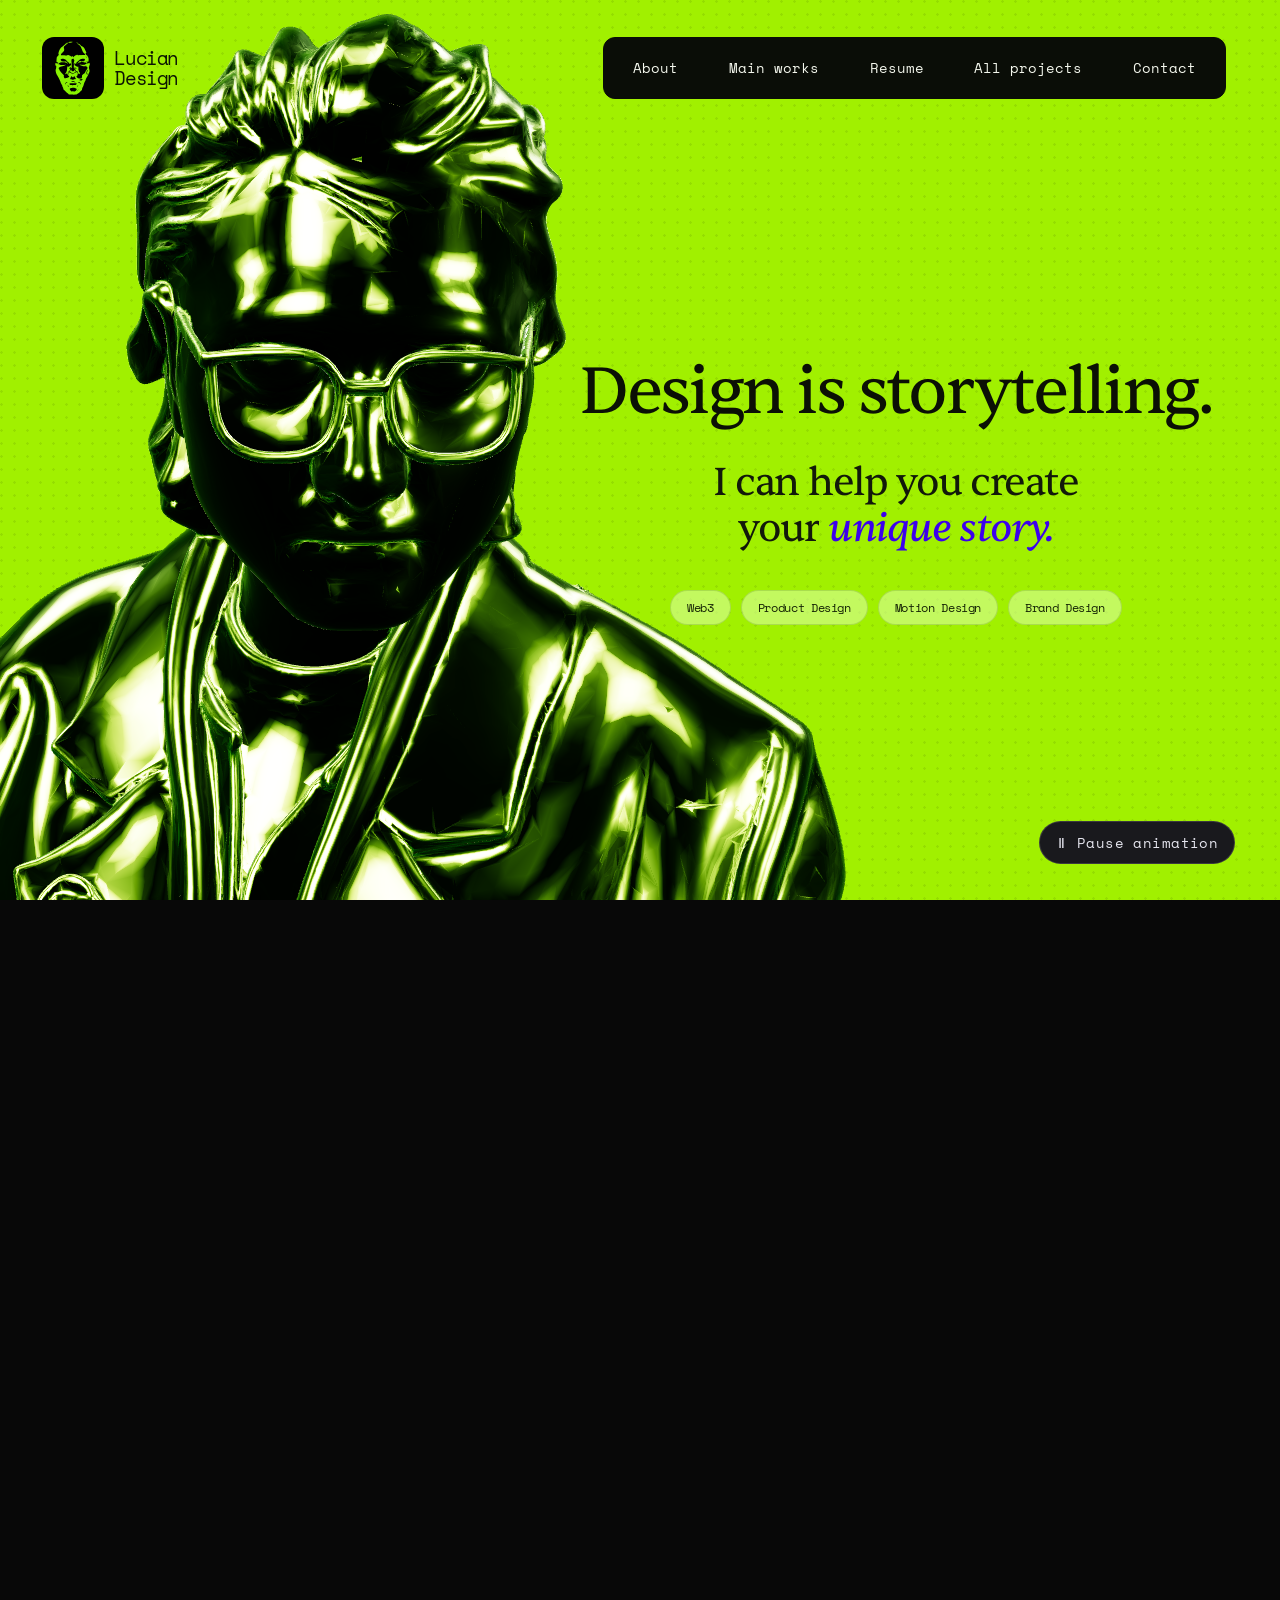
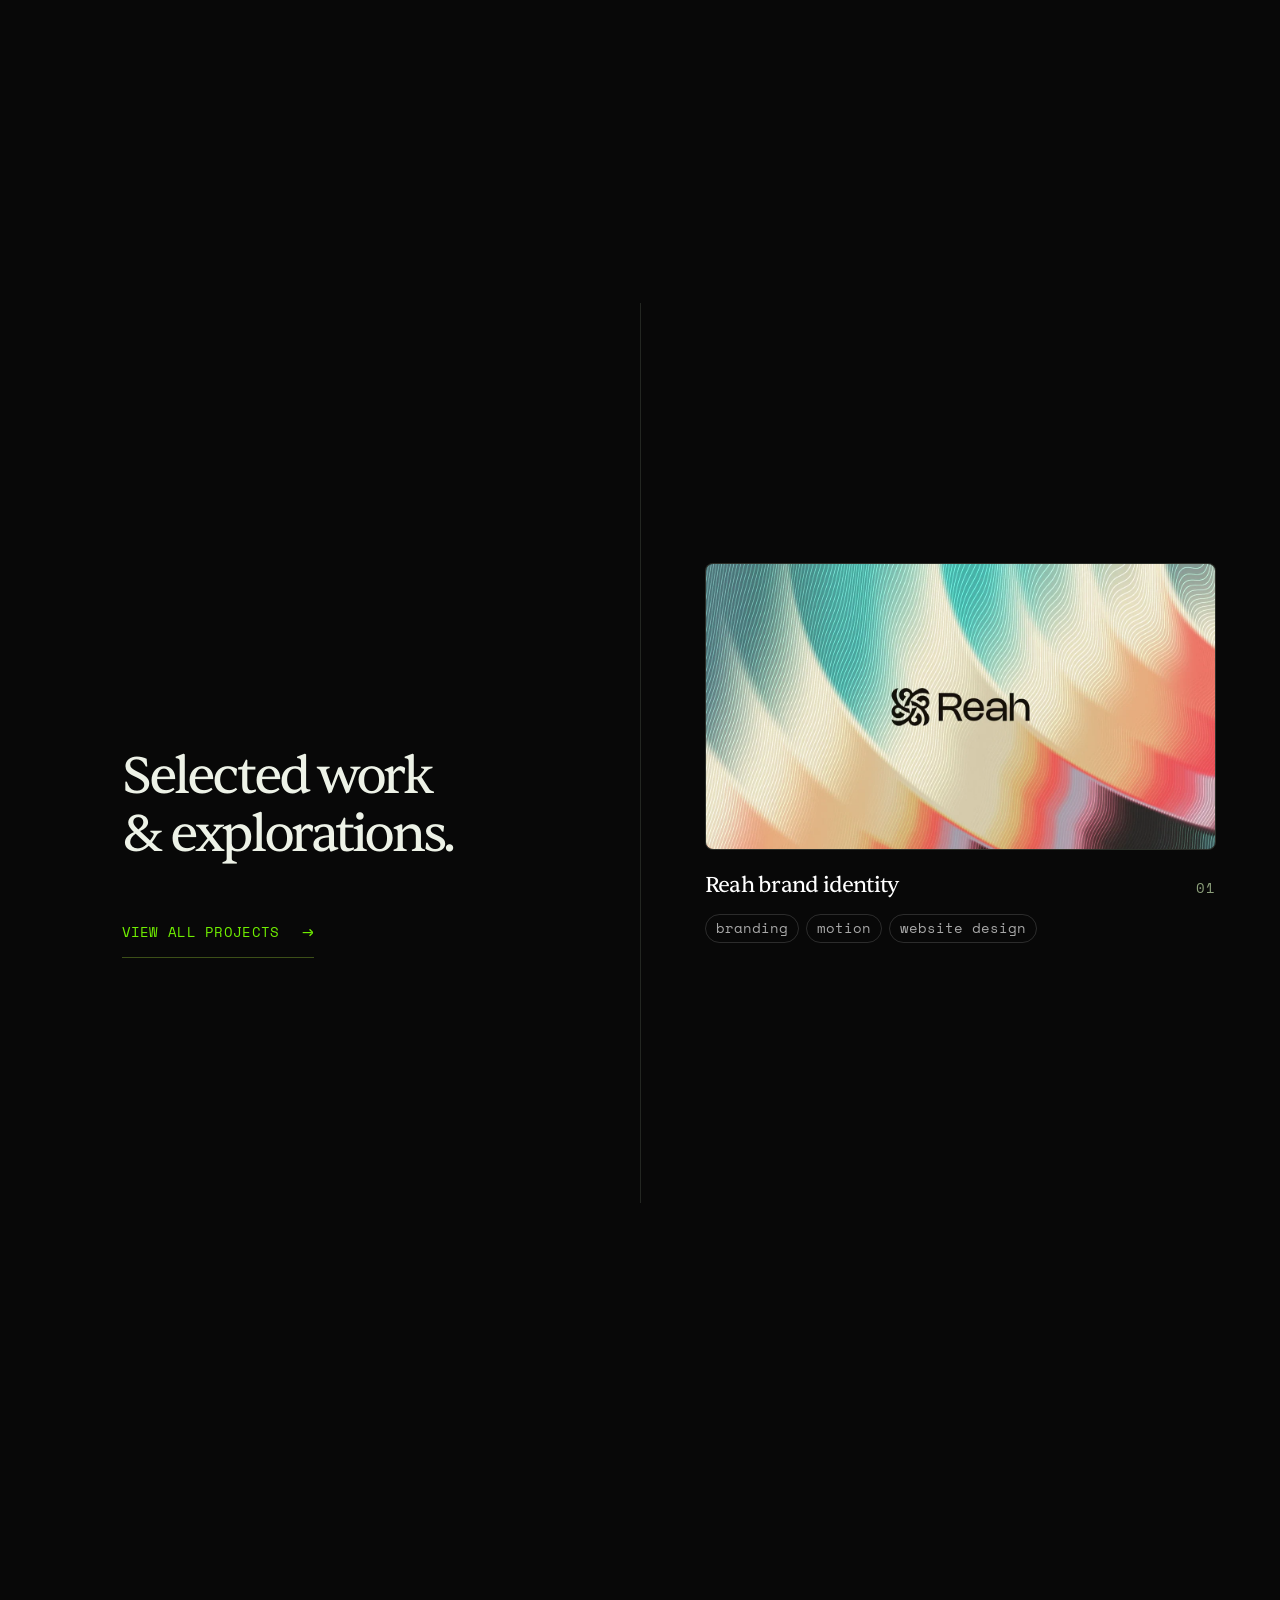
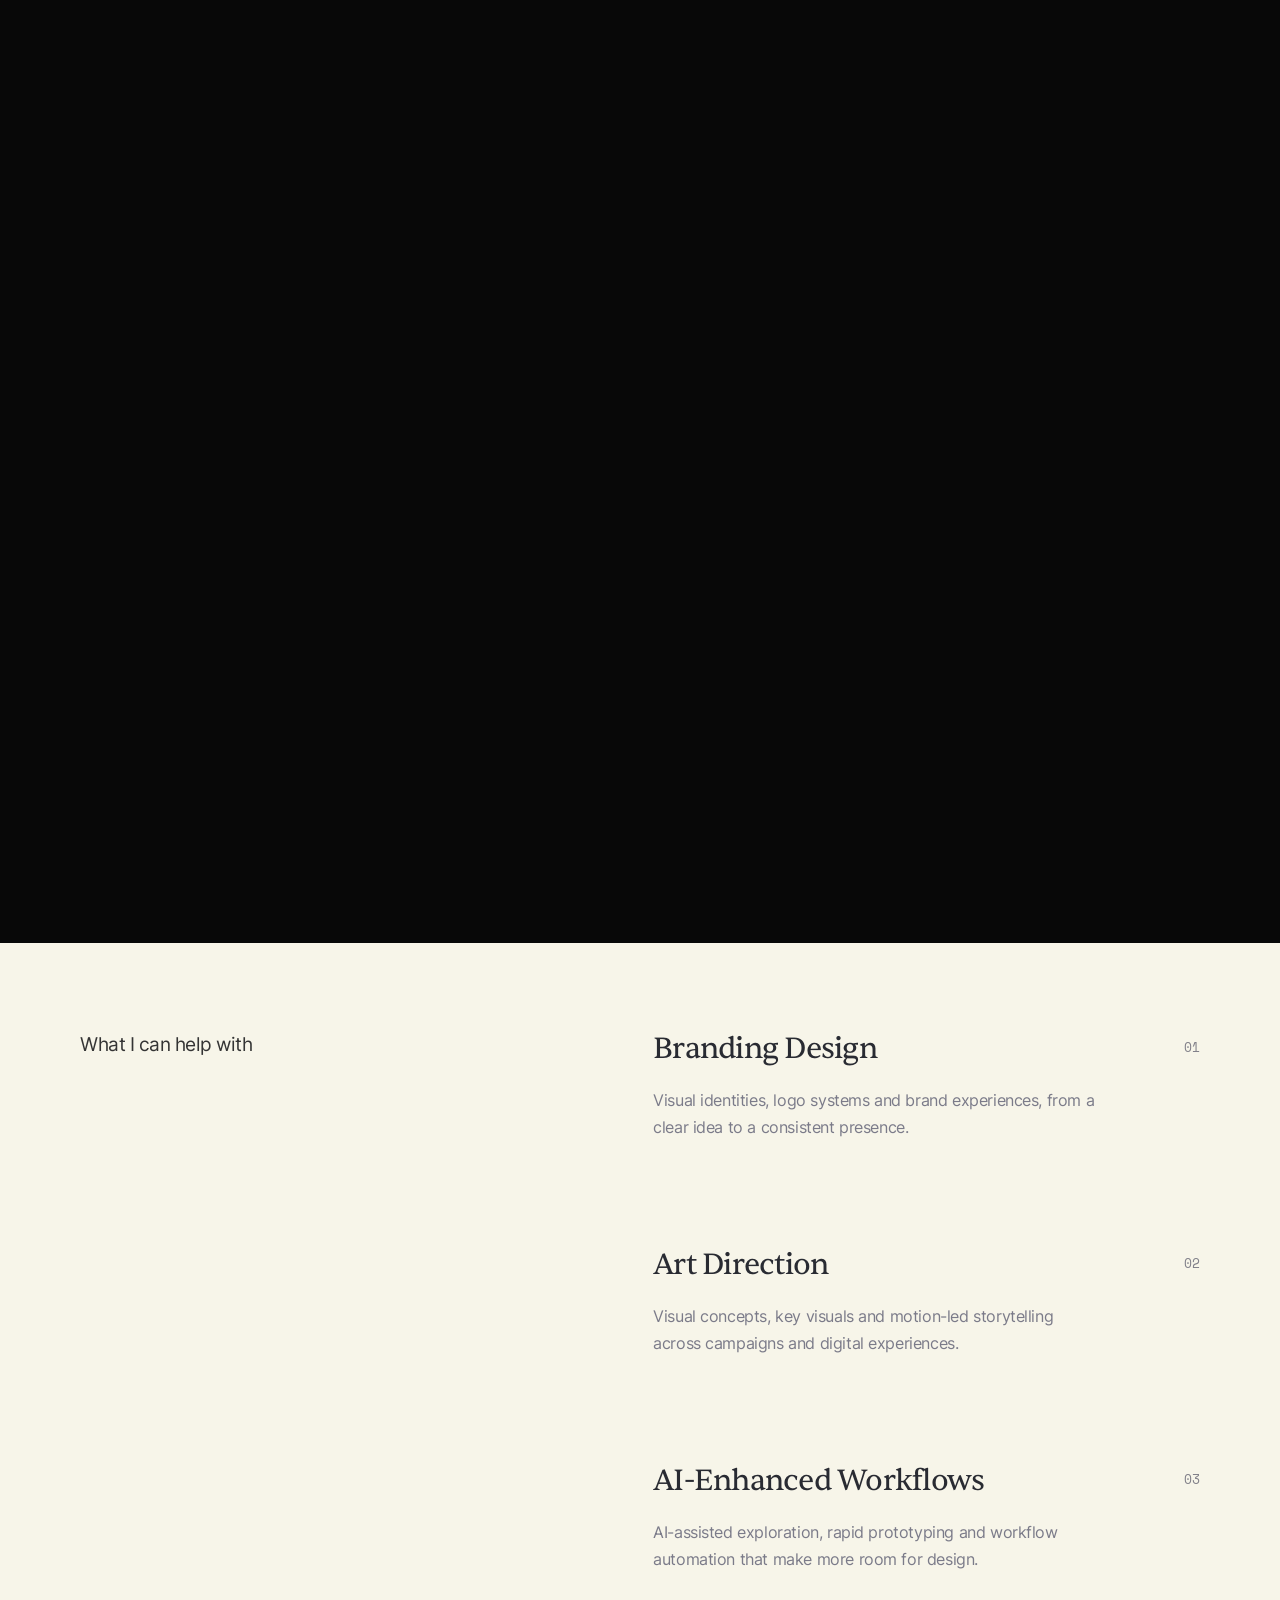
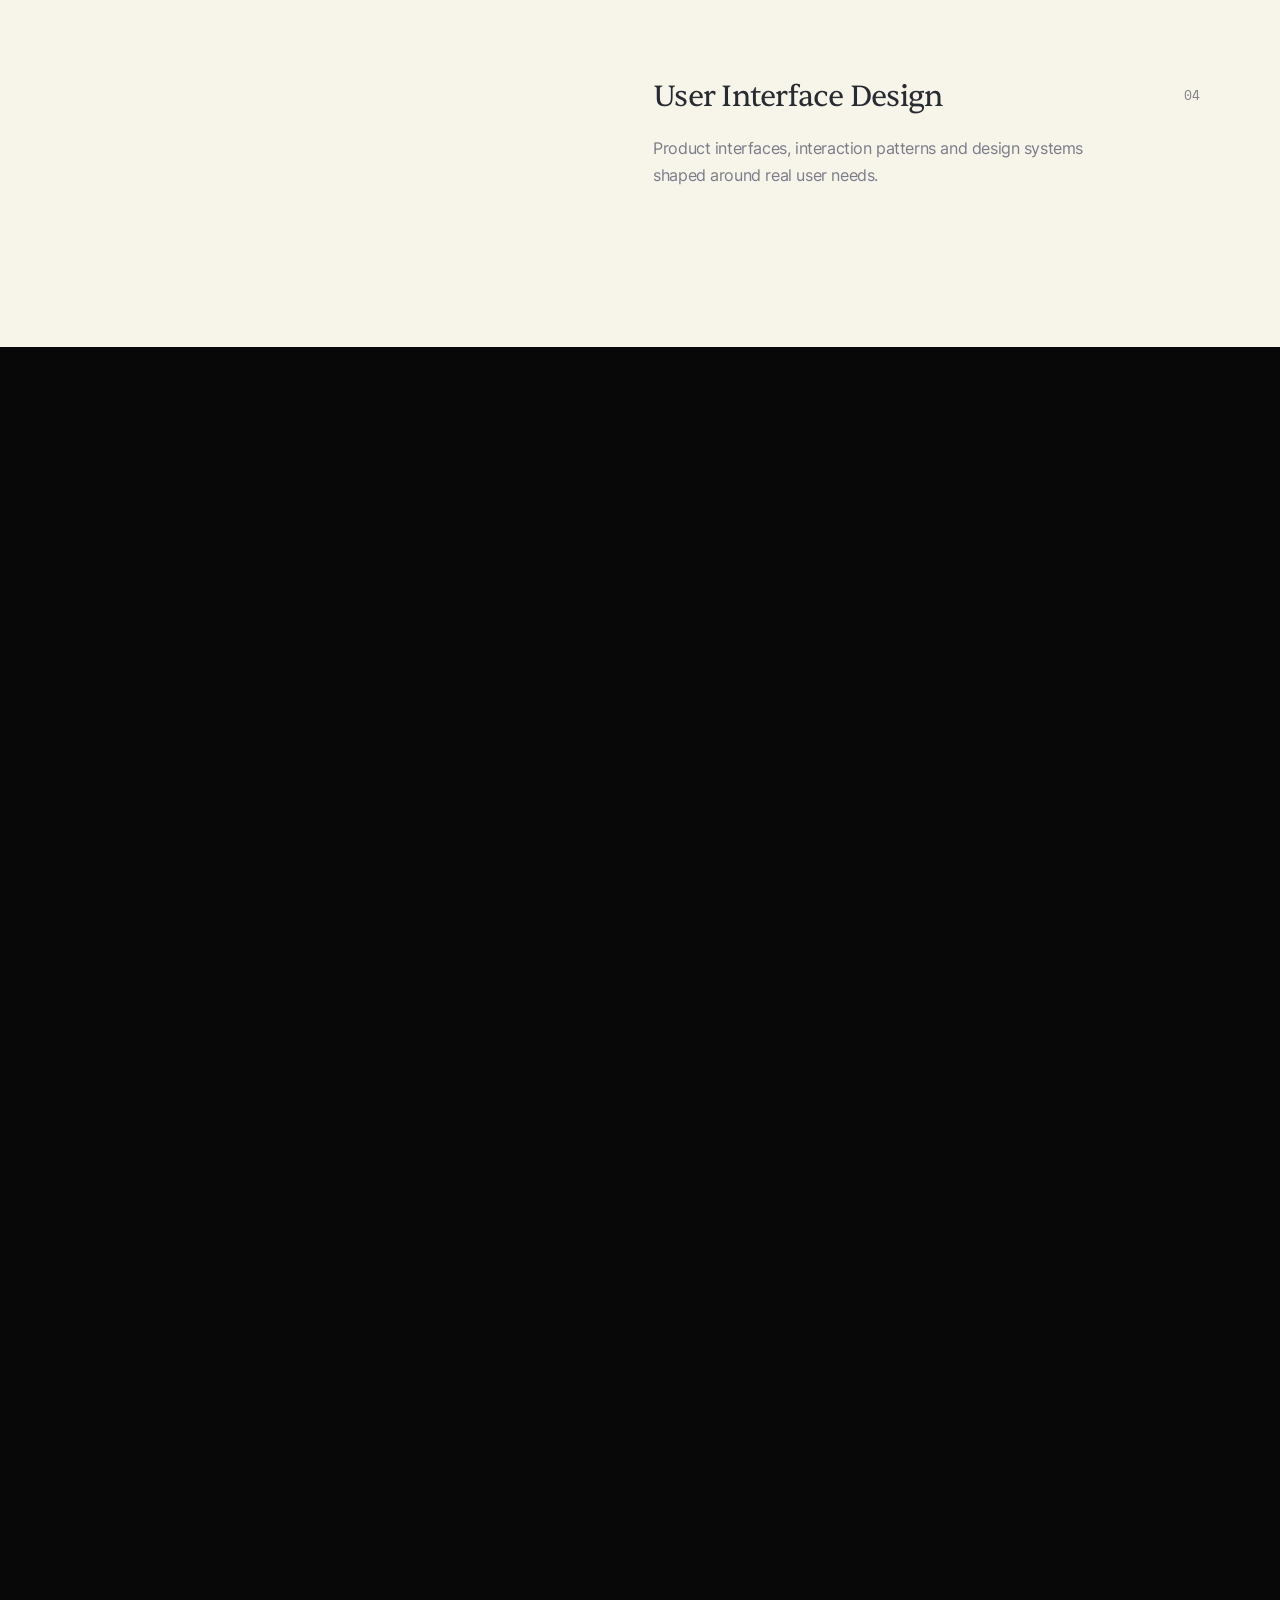
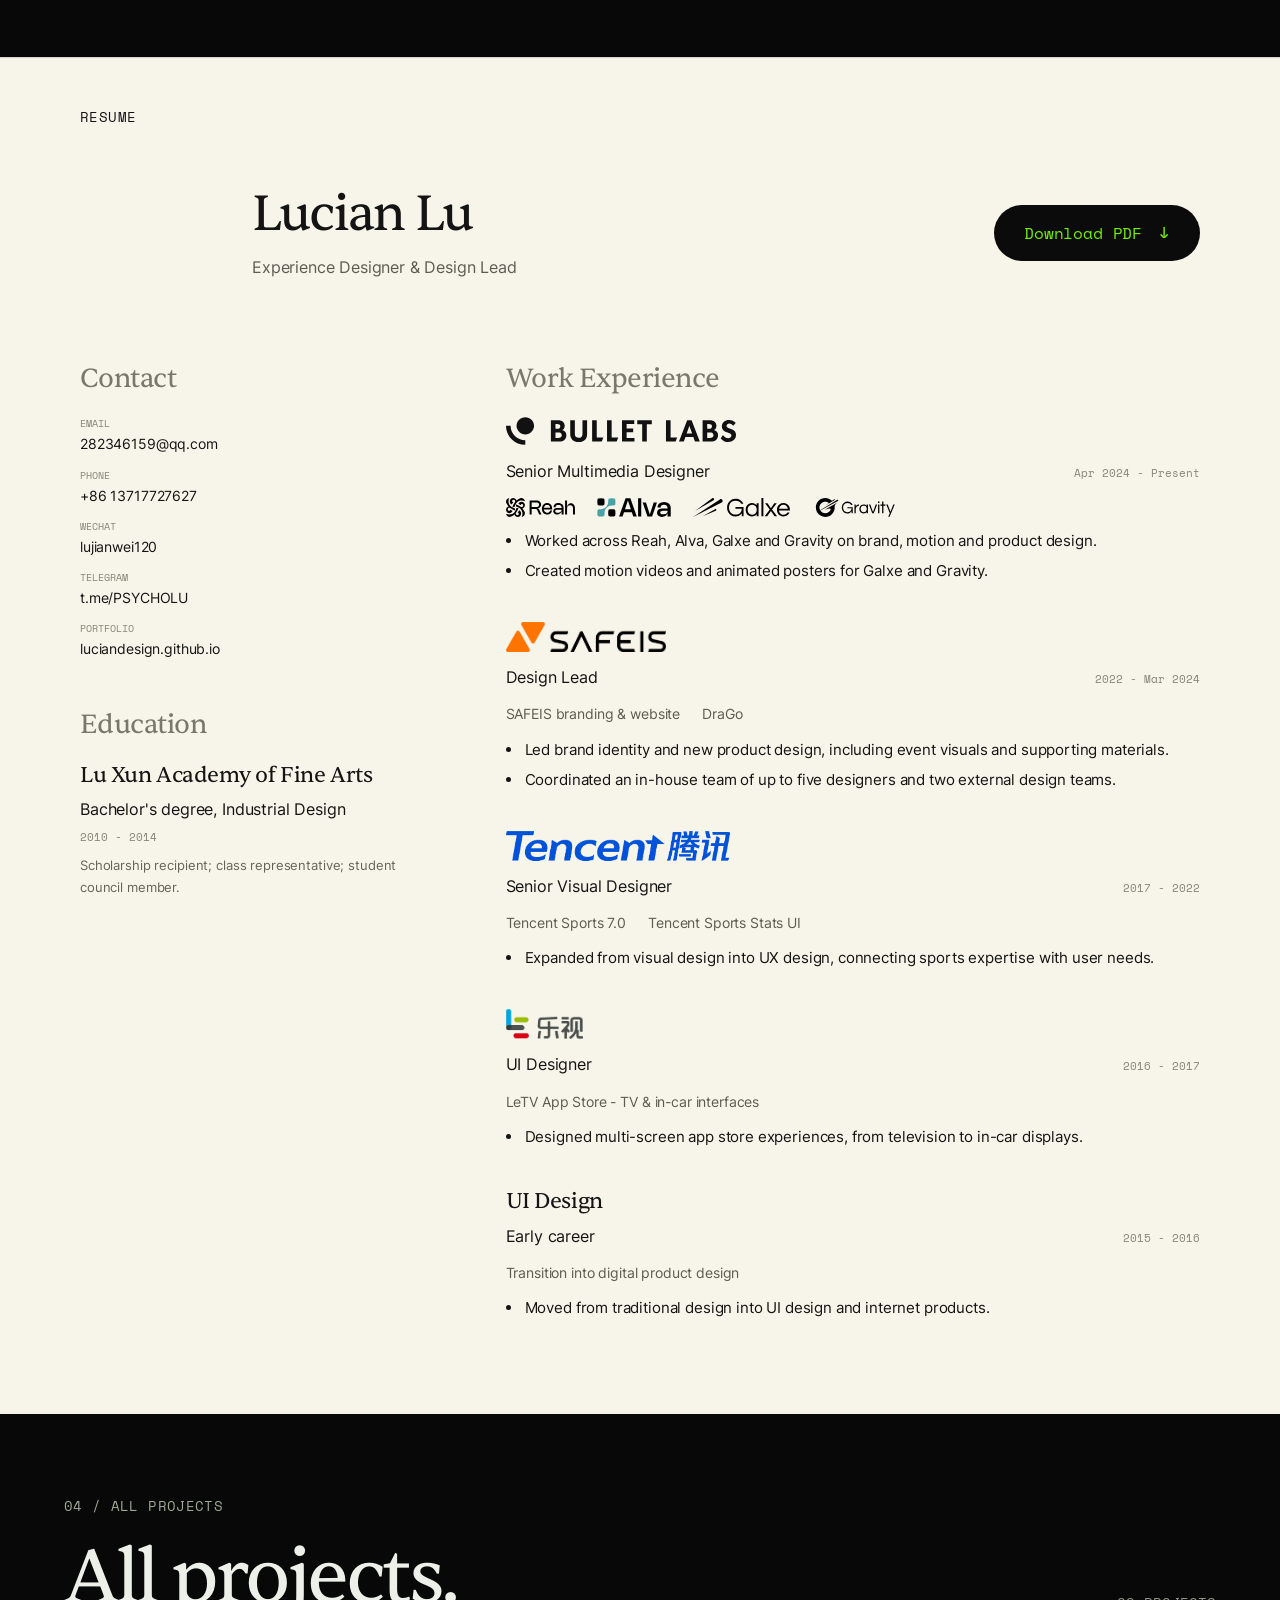
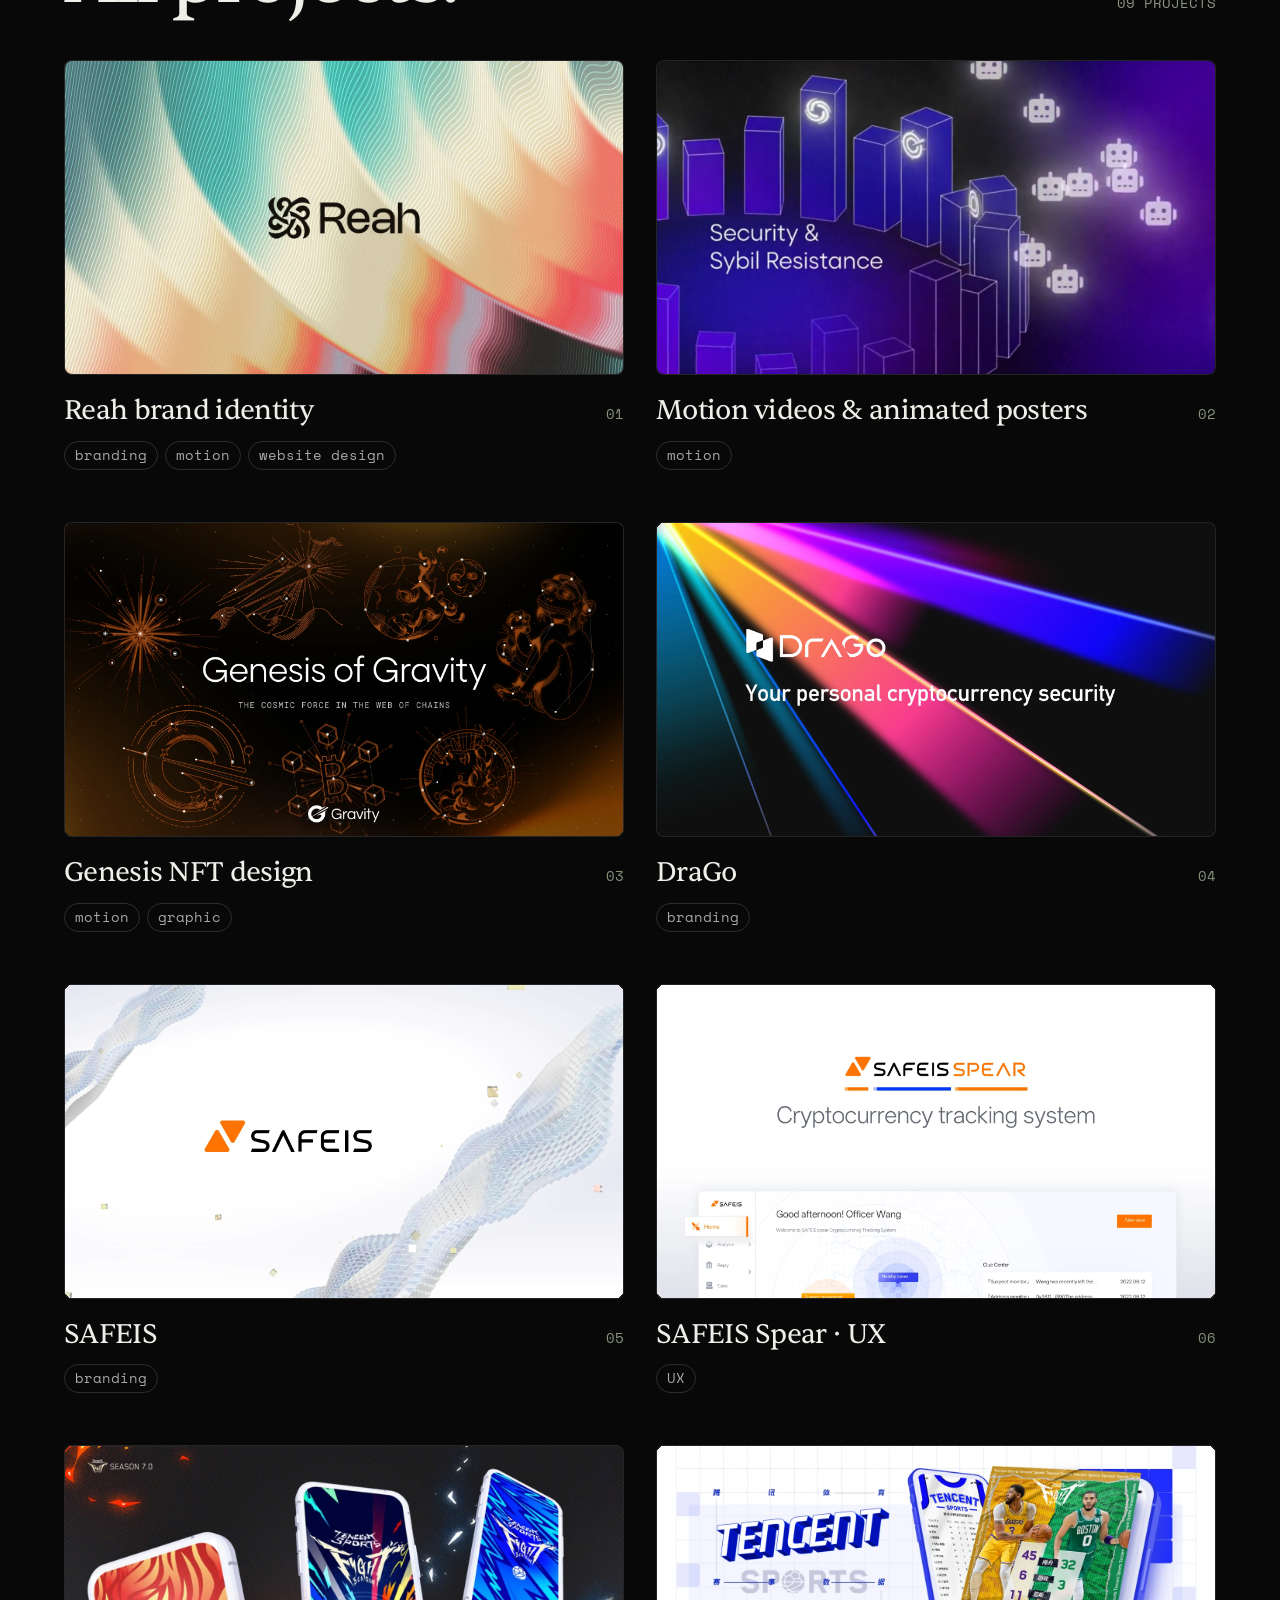
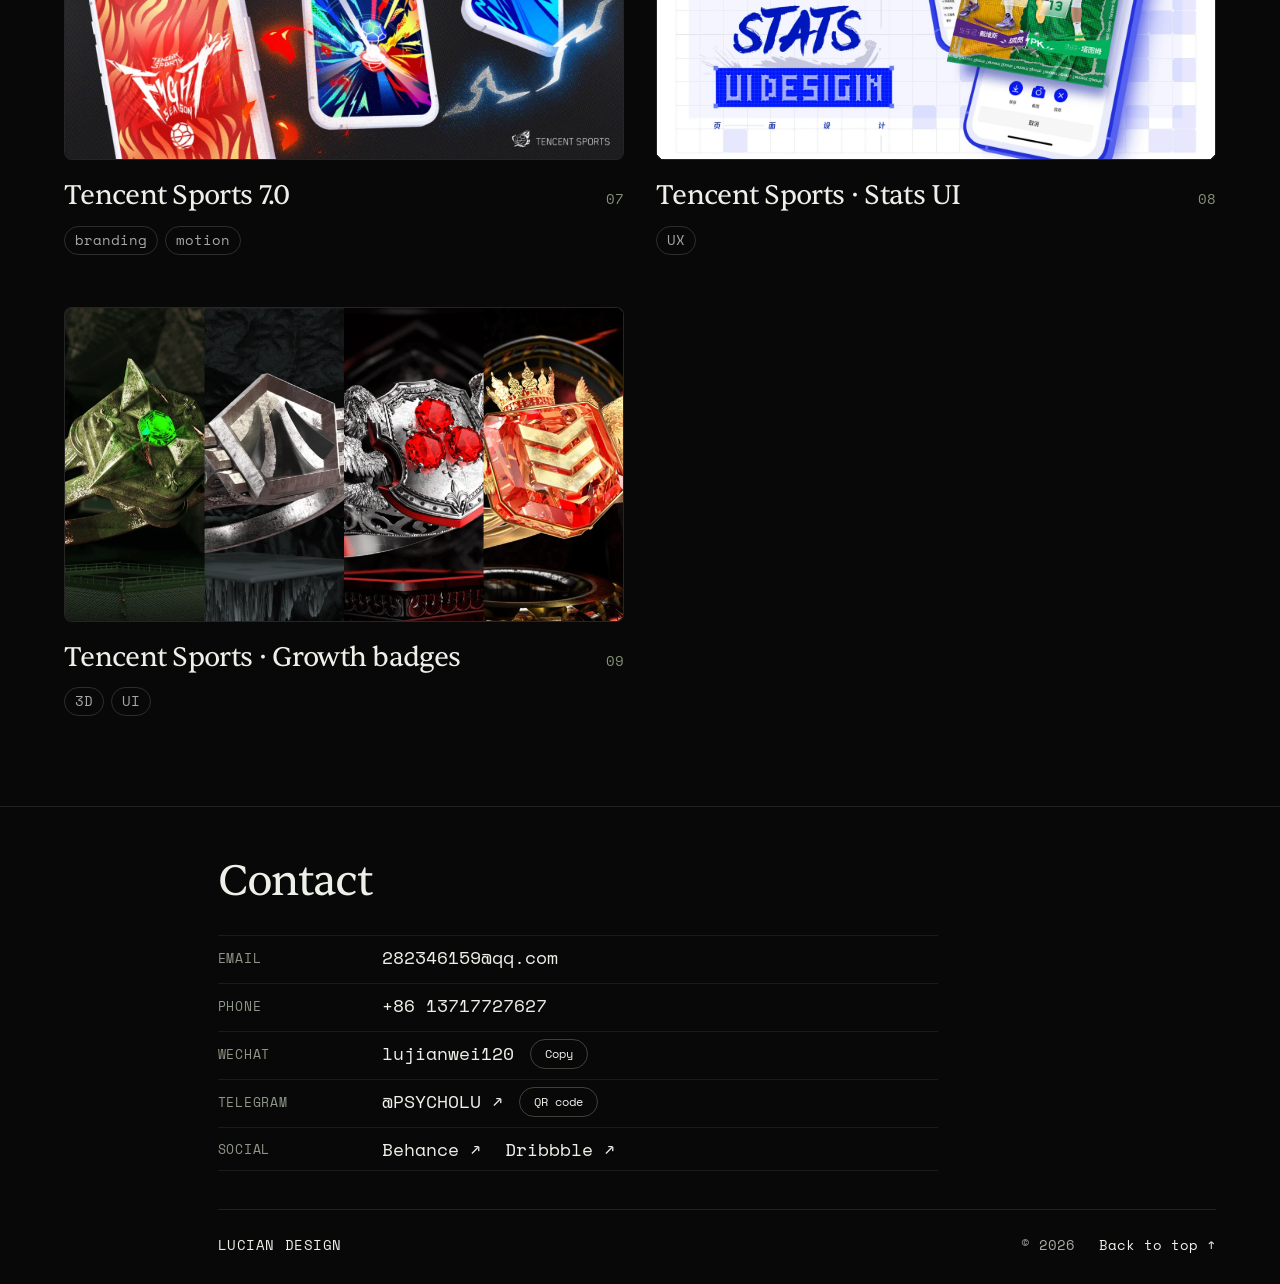
==== commit 298ffa04: "Resume: Telegram + portfolio link instead of Behance/Dribbble Co-Authored-By: Claude Opus 5.5 <norep" ====
--- a/index.html
+++ b/index.html
@@ -26,7 +26,7 @@
 <article aria-label="SAFEIS branding and website design" class="project-card project-slot-card"><div class="project-inner"><a aria-label="View SAFEIS" class="project-image project-slot work-preview" href="./safeis.html"><div class="work-preview-track"><img class="work-preview-frame" src="./assets/safeis/cover.webp" alt="SAFEIS" width="1440" height="810" loading="lazy" decoding="async"/><img class="work-preview-frame" src="./assets/safeis/18-1.webp" alt="" width="1440" height="810" loading="lazy" decoding="async" aria-hidden="true"/><img class="work-preview-frame" src="./assets/safeis/20-1.webp" alt="" width="1440" height="810" loading="lazy" decoding="async" aria-hidden="true"/></div><span class="work-view-badge" aria-hidden="true"><svg viewBox="0 0 24 24" fill="none" stroke="currentColor" stroke-width="1.5"><path d="M2.5 12s3.5-6 9.5-6 9.5 6 9.5 6-3.5 6-9.5 6-9.5-6-9.5-6Z"/><circle cx="12" cy="12" r="2.5"/></svg><span>View</span></span></a><div class="project-meta"><div class="project-description"><a class="motion-project-title" href="./safeis.html">SAFEIS</a><ul aria-label="Project categories" class="project-tags"><li>branding</li></ul></div><span class="project-slot-index">05</span></div></div></article>
 <article aria-label="Tencent Sports 7.0 branding design" class="project-card project-slot-card"><div class="project-inner"><a aria-label="View Tencent Sports 7.0" class="project-image project-slot work-preview" href="./tencent-sports.html"><div class="work-preview-track"><img class="work-preview-frame" src="./assets/tencent-sports/00-1.webp" alt="Tencent Sports 7.0" width="1440" height="810" loading="lazy" decoding="async"/><img class="work-preview-frame" src="./assets/tencent-sports/04-1.webp" alt="" width="1440" height="810" loading="lazy" decoding="async" aria-hidden="true"/><img class="work-preview-frame" src="./assets/tencent-sports/09-1.webp" alt="" width="1440" height="810" loading="lazy" decoding="async" aria-hidden="true"/></div><span class="work-view-badge" aria-hidden="true"><svg viewBox="0 0 24 24" fill="none" stroke="currentColor" stroke-width="1.5"><path d="M2.5 12s3.5-6 9.5-6 9.5 6 9.5 6-3.5 6-9.5 6-9.5-6-9.5-6Z"/><circle cx="12" cy="12" r="2.5"/></svg><span>View</span></span></a><div class="project-meta"><div class="project-description"><a class="motion-project-title" href="./tencent-sports.html">Tencent Sports 7.0</a><ul aria-label="Project categories" class="project-tags"><li>branding</li><li>motion</li></ul></div><span class="project-slot-index">06</span></div></div></article>
 <div class="work-outro"><div class="project-inner"><h3>More work.<br/>More possibilities.</h3><button aria-controls="all-work" aria-label="View all projects" class="more-work" data-open-all-projects=""><span class="button-roll"></span><span aria-hidden="true" class="button-arrow"><i>→</i><i>→</i></span></button></div></div><div aria-hidden="true" class="work-handoff"><div class="handoff-under"><span class="section-kicker">03 / RESUME</span><h2 class="section-title">Resume.</h2></div><div class="handoff-blinds"><div class="handoff-blade" style="--blade:0"><div class="handoff-slice"><div class="handoff-face"><span class="section-kicker">03 / RESUME</span><h2 class="section-title">Resume.</h2></div></div></div><div class="handoff-blade" style="--blade:1"><div class="handoff-slice"><div class="handoff-face"><span class="section-kicker">03 / RESUME</span><h2 class="section-title">Resume.</h2></div></div></div><div class="handoff-blade" style="--blade:2"><div class="handoff-slice"><div class="handoff-face"><span class="section-kicker">03 / RESUME</span><h2 class="section-title">Resume.</h2></div></div></div><div class="handoff-blade" style="--blade:3"><div class="handoff-slice"><div class="handoff-face"><span class="section-kicker">03 / RESUME</span><h2 class="section-title">Resume.</h2></div></div></div><div class="handoff-blade" style="--blade:4"><div class="handoff-slice"><div class="handoff-face"><span class="section-kicker">03 / RESUME</span><h2 class="section-title">Resume.</h2></div></div></div><div class="handoff-blade" style="--blade:5"><div class="handoff-slice"><div class="handoff-face"><span class="section-kicker">03 / RESUME</span><h2 class="section-title">Resume.</h2></div></div></div></div></div></div><div aria-hidden="true" class="work-progress"><i></i></div></div></section>
-<section class="capabilities" id="capabilities" aria-labelledby="capabilities-title"><div class="capabilities-layout"><div class="capabilities-intro"><div class="capabilities-sticky"><h2 id="capabilities-title">What I can help with</h2></div></div><div class="capability-list"><article class="capability-row"><span class="capability-number" aria-hidden="true">01</span><h3 class="capability-title">Branding Design</h3><p id="capability-description-1">Visual identities, logo systems and brand experiences, from a clear idea to a consistent presence.</p></article><article class="capability-row"><span class="capability-number" aria-hidden="true">02</span><h3 class="capability-title">Art Direction</h3><p id="capability-description-2">Visual concepts, key visuals and motion-led storytelling across campaigns and digital experiences.</p></article><article class="capability-row"><span class="capability-number" aria-hidden="true">03</span><h3 class="capability-title">AI-Enhanced Workflows</h3><p id="capability-description-3">AI-assisted exploration, rapid prototyping and workflow automation that make more room for design.</p></article><article class="capability-row"><span class="capability-number" aria-hidden="true">04</span><h3 class="capability-title">User Interface Design</h3><p id="capability-description-4">Product interfaces, interaction patterns and design systems shaped around real user needs.</p></article></div></div></section><section aria-labelledby="services-title" class="services resume-section" id="services"><div class="resume-toolbar"><h2 id="services-title">Resume</h2></div><article aria-label="Lucian Lu resume" class="resume-sheet"><header class="resume-header"><div aria-hidden="true" class="resume-avatar-slot"></div><div class="resume-identity"><h3 class="resume-name">Lucian Lu</h3><p class="resume-position">Experience Designer &amp; Design Lead</p></div><a class="resume-download" download="Lucian-Lu-Resume.pdf" href="./assets/resume/Lucian-Lu-Resume.pdf?v=sidebar-order-1" type="application/pdf">Download PDF <span aria-hidden="true">↓</span></a></header><div class="resume-columns"><aside aria-label="Contact and education" class="resume-sidebar"><footer class="resume-side-section resume-contact"><h3>Contact</h3><dl><div><dt>Email</dt><dd>282346159@qq.com</dd></div><div><dt>Phone</dt><dd>+86 13717727627</dd></div><div><dt>WeChat</dt><dd>lujianwei120</dd></div><div><dt>Behance</dt><dd><a href="https://www.behance.net/psycholu" rel="noopener noreferrer" target="_blank">behance.net/psycholu</a></dd></div><div><dt>Dribbble</dt><dd><a href="https://dribbble.com/PsychoLu" rel="noopener noreferrer" target="_blank">dribbble.com/PsychoLu</a></dd></div></dl></footer><section class="resume-side-section"><h3>Education</h3><div><h4>Lu Xun Academy of Fine Arts</h4><div class="resume-role-line"><span>Bachelor's degree, Industrial Design</span><time>2010 - 2014</time></div><p class="resume-detail">Scholarship recipient; class representative; student council member.</p></div></section></aside><section class="resume-experience"><h3>Work Experience</h3><div><article class="resume-job"><h4 class="resume-brand-heading"><img alt="Bullet Labs" class="resume-company-wordmark resume-bullet-wordmark" src="./assets/resume/logos/bullet-full.svg"/></h4><div class="resume-role-line"><span>Senior Multimedia Designer</span><time>Apr 2024 - Present</time></div><p class="resume-projects"><span class="resume-product"><img alt="Reah" class="resume-product-wordmark" src="./assets/resume/logos/reah-full.svg"/></span><span class="resume-product"><img alt="Alva" class="resume-product-wordmark" src="./assets/resume/logos/alva-full.svg"/></span><span class="resume-product"><img alt="Galxe" class="resume-product-wordmark" src="./assets/resume/logos/galxe-full.svg"/></span><span class="resume-product"><img alt="Gravity" class="resume-product-wordmark" src="./assets/resume/logos/gravity-full.svg"/></span></p><ul><li>Worked across Reah, Alva, Galxe and Gravity on brand, motion and product design.</li><li>Created motion videos and animated posters for Galxe and Gravity.</li></ul></article><article class="resume-job"><h4 class="resume-brand-heading"><img alt="SAFEIS / Zhongke Lianyuan" class="resume-company-wordmark resume-safeis-wordmark" src="./assets/resume/logos/safeis.png"/></h4><div class="resume-role-line"><span>Design Lead</span><time>2022 - Mar 2024</time></div><p class="resume-projects"><span class="resume-product">SAFEIS branding &amp; website</span><span class="resume-product">DraGo</span></p><ul><li>Led brand identity and new product design, including event visuals and supporting materials.</li><li>Coordinated an in-house team of up to five designers and two external design teams.</li></ul></article><article class="resume-job"><h4 class="resume-brand-heading"><img alt="Tencent Sports" class="resume-company-wordmark" src="./assets/resume/logos/tencent-transparent.svg"/></h4><div class="resume-role-line"><span>Senior Visual Designer</span><time>2017 - 2022</time></div><p class="resume-projects"><span class="resume-product">Tencent Sports 7.0</span><span class="resume-product">Tencent Sports Stats UI</span></p><ul><li>Expanded from visual design into UX design, connecting sports expertise with user needs.</li></ul></article><article class="resume-job"><h4 class="resume-brand-heading"><img alt="LeTV Interactive Entertainment" class="resume-company-wordmark" src="./assets/resume/logos/letv-transparent.svg"/></h4><div class="resume-role-line"><span>UI Designer</span><time>2016 - 2017</time></div><p class="resume-projects"><span class="resume-product">LeTV App Store - TV &amp; in-car interfaces</span></p><ul><li>Designed multi-screen app store experiences, from television to in-car displays.</li></ul></article><article class="resume-job"><h4>UI Design</h4><div class="resume-role-line"><span>Early career</span><time>2015 - 2016</time></div><p class="resume-projects"><span class="resume-product">Transition into digital product design</span></p><ul><li>Moved from traditional design into UI design and internet products.</li></ul></article></div></section></div></article></section><section aria-labelledby="all-work-title" class="work-archive" id="all-work"><header class="archive-heading"><div><span class="section-kicker">04 / ALL PROJECTS</span><h2 id="all-work-title">All projects.</h2></div><span class="archive-count">09 PROJECTS</span></header><div class="archive-grid"><article class="archive-card"><a aria-label="View Reah brand identity" class="archive-cover work-preview work-preview-video" href="./reah.html"><video aria-hidden="true" autoplay="" class="project-cover motion-collection-cover" data-cover-src="./assets/reah/cover.mp4" disablepictureinpicture="" height="1080" loop="" muted="" playsinline="" poster="./assets/reah/cover.webp" preload="none" width="1920"></video><span aria-hidden="true" class="work-view-badge"><svg viewBox="0 0 24 24" fill="none" stroke="currentColor" stroke-width="1.5"><path d="M2.5 12s3.5-6 9.5-6 9.5 6 9.5 6-3.5 6-9.5 6-9.5-6-9.5-6Z"/><circle cx="12" cy="12" r="2.5"/></svg><span>View</span></span></a><div class="archive-card-meta"><h3><a href="./reah.html">Reah brand identity</a></h3><span aria-hidden="true">01</span></div><ul aria-label="Project categories" class="project-tags"><li>branding</li><li>motion</li><li>website design</li></ul></article><article class="archive-card"><a aria-label="View Motion videos and animated posters" class="archive-cover work-preview work-preview-video" href="./motion.html"><video aria-hidden="true" autoplay="" class="project-cover motion-collection-cover" data-cover-src="./assets/motion/cover/cover.mp4" disablepictureinpicture="" height="810" loop="" muted="" playsinline="" poster="./assets/motion/cover/poster.webp" preload="none" width="1440"></video><span class="work-view-badge" aria-hidden="true"><svg viewBox="0 0 24 24" fill="none" stroke="currentColor" stroke-width="1.5"><path d="M2.5 12s3.5-6 9.5-6 9.5 6 9.5 6-3.5 6-9.5 6-9.5-6-9.5-6Z"/><circle cx="12" cy="12" r="2.5"/></svg><span>View</span></span></a><div class="archive-card-meta"><h3><a href="./motion.html">Motion videos &amp; animated posters</a></h3><span aria-hidden="true">02</span></div><ul aria-label="Project categories" class="project-tags"><li>motion</li></ul></article><article class="archive-card"><a aria-label="View Genesis NFT design" class="archive-cover work-preview" href="./genesis-nft.html"><div class="work-preview-track"><img class="work-preview-frame" src="./assets/genesis-nft/banner.webp" alt="Genesis NFT design" width="1440" height="810" loading="lazy" decoding="async"/><img class="work-preview-frame" src="./assets/genesis-nft/static-02.webp" alt="" width="1440" height="810" loading="lazy" decoding="async" aria-hidden="true"/><img class="work-preview-frame" src="./assets/genesis-nft/static-04.webp" alt="" width="1440" height="810" loading="lazy" decoding="async" aria-hidden="true"/></div><span class="work-view-badge" aria-hidden="true"><svg viewBox="0 0 24 24" fill="none" stroke="currentColor" stroke-width="1.5"><path d="M2.5 12s3.5-6 9.5-6 9.5 6 9.5 6-3.5 6-9.5 6-9.5-6-9.5-6Z"/><circle cx="12" cy="12" r="2.5"/></svg><span>View</span></span></a><div class="archive-card-meta"><h3><a href="./genesis-nft.html">Genesis NFT design</a></h3><span aria-hidden="true">03</span></div><ul aria-label="Project categories" class="project-tags"><li>motion</li><li>graphic</li></ul></article><article class="archive-card"><a aria-label="View DraGo" class="archive-cover work-preview" href="./drago.html"><div class="work-preview-track"><img class="work-preview-frame" src="./assets/drago/cover.webp" alt="DraGo" width="1440" height="810" loading="lazy" decoding="async"/><img class="work-preview-frame" src="./assets/drago/04-1.webp" alt="" width="1440" height="810" loading="lazy" decoding="async" aria-hidden="true"/><img class="work-preview-frame" src="./assets/drago/08-1.webp" alt="" width="1440" height="810" loading="lazy" decoding="async" aria-hidden="true"/></div><span class="work-view-badge" aria-hidden="true"><svg viewBox="0 0 24 24" fill="none" stroke="currentColor" stroke-width="1.5"><path d="M2.5 12s3.5-6 9.5-6 9.5 6 9.5 6-3.5 6-9.5 6-9.5-6-9.5-6Z"/><circle cx="12" cy="12" r="2.5"/></svg><span>View</span></span></a><div class="archive-card-meta"><h3><a href="./drago.html">DraGo</a></h3><span aria-hidden="true">04</span></div><ul aria-label="Project categories" class="project-tags"><li>branding</li></ul></article><article class="archive-card"><a aria-label="View SAFEIS" class="archive-cover work-preview" href="./safeis.html"><div class="work-preview-track"><img class="work-preview-frame" src="./assets/safeis/cover.webp" alt="SAFEIS" width="1440" height="810" loading="lazy" decoding="async"/><img class="work-preview-frame" src="./assets/safeis/18-1.webp" alt="" width="1440" height="810" loading="lazy" decoding="async" aria-hidden="true"/><img class="work-preview-frame" src="./assets/safeis/20-1.webp" alt="" width="1440" height="810" loading="lazy" decoding="async" aria-hidden="true"/></div><span class="work-view-badge" aria-hidden="true"><svg viewBox="0 0 24 24" fill="none" stroke="currentColor" stroke-width="1.5"><path d="M2.5 12s3.5-6 9.5-6 9.5 6 9.5 6-3.5 6-9.5 6-9.5-6-9.5-6Z"/><circle cx="12" cy="12" r="2.5"/></svg><span>View</span></span></a><div class="archive-card-meta"><h3><a href="./safeis.html">SAFEIS</a></h3><span aria-hidden="true">05</span></div><ul aria-label="Project categories" class="project-tags"><li>branding</li></ul></article><article class="archive-card"><a aria-label="View SAFEIS Spear UX design" class="archive-cover work-preview" href="./safeis-spear.html"><div class="work-preview-track"><img class="work-preview-frame" src="./assets/safeis-spear/cover.webp" alt="SAFEIS Spear UX design" width="1920" height="1080" loading="lazy" decoding="async"/><img class="work-preview-frame" src="./assets/safeis-spear/03.webp" alt="" width="1920" height="1079" loading="lazy" decoding="async" aria-hidden="true"/><img class="work-preview-frame" src="./assets/safeis-spear/10.webp" alt="" width="1920" height="1080" loading="lazy" decoding="async" aria-hidden="true"/></div><span class="work-view-badge" aria-hidden="true"><svg viewBox="0 0 24 24" fill="none" stroke="currentColor" stroke-width="1.5"><path d="M2.5 12s3.5-6 9.5-6 9.5 6 9.5 6-3.5 6-9.5 6-9.5-6-9.5-6Z"/><circle cx="12" cy="12" r="2.5"/></svg><span>View</span></span></a><div class="archive-card-meta"><h3><a href="./safeis-spear.html">SAFEIS Spear · UX</a></h3><span aria-hidden="true">06</span></div><ul aria-label="Project categories" class="project-tags"><li>UX</li></ul></article><article class="archive-card"><a aria-label="View Tencent Sports 7.0" class="archive-cover work-preview" href="./tencent-sports.html"><div class="work-preview-track"><img class="work-preview-frame" src="./assets/tencent-sports/00-1.webp" alt="Tencent Sports 7.0" width="1440" height="810" loading="lazy" decoding="async"/><img class="work-preview-frame" src="./assets/tencent-sports/04-1.webp" alt="" width="1440" height="810" loading="lazy" decoding="async" aria-hidden="true"/><img class="work-preview-frame" src="./assets/tencent-sports/09-1.webp" alt="" width="1440" height="810" loading="lazy" decoding="async" aria-hidden="true"/></div><span class="work-view-badge" aria-hidden="true"><svg viewBox="0 0 24 24" fill="none" stroke="currentColor" stroke-width="1.5"><path d="M2.5 12s3.5-6 9.5-6 9.5 6 9.5 6-3.5 6-9.5 6-9.5-6-9.5-6Z"/><circle cx="12" cy="12" r="2.5"/></svg><span>View</span></span></a><div class="archive-card-meta"><h3><a href="./tencent-sports.html">Tencent Sports 7.0</a></h3><span aria-hidden="true">07</span></div><ul aria-label="Project categories" class="project-tags"><li>branding</li><li>motion</li></ul></article><article class="archive-card"><a aria-label="View Tencent Sports stats UI" class="archive-cover work-preview" href="./tencent-stats.html"><div class="work-preview-track"><img class="work-preview-frame" src="./assets/tencent-stats/module-00-1.webp" alt="Tencent Sports stats UI" width="1440" height="810" loading="lazy" decoding="async"/><img class="work-preview-frame" src="./assets/tencent-stats/module-04-1.webp" alt="" width="1440" height="810" loading="lazy" decoding="async" aria-hidden="true"/><img class="work-preview-frame" src="./assets/tencent-stats/module-10-1.webp" alt="" width="1440" height="810" loading="lazy" decoding="async" aria-hidden="true"/></div><span class="work-view-badge" aria-hidden="true"><svg viewBox="0 0 24 24" fill="none" stroke="currentColor" stroke-width="1.5"><path d="M2.5 12s3.5-6 9.5-6 9.5 6 9.5 6-3.5 6-9.5 6-9.5-6-9.5-6Z"/><circle cx="12" cy="12" r="2.5"/></svg><span>View</span></span></a><div class="archive-card-meta"><h3><a href="./tencent-stats.html">Tencent Sports · Stats UI</a></h3><span aria-hidden="true">08</span></div><ul aria-label="Project categories" class="project-tags"><li>UX</li></ul></article><article class="archive-card"><a aria-label="View Tencent Sports growth badges" class="archive-cover work-preview" href="./tencent-badges.html"><div class="work-preview-track"><img class="work-preview-frame" src="./assets/tencent-badges/cover.webp" alt="Tencent Sports growth badges" width="1440" height="810" loading="lazy" decoding="async"/><img class="work-preview-frame" src="./assets/tencent-badges/04.webp" alt="" width="1440" height="810" loading="lazy" decoding="async" aria-hidden="true"/><img class="work-preview-frame" src="./assets/tencent-badges/05.webp" alt="" width="1440" height="810" loading="lazy" decoding="async" aria-hidden="true"/></div><span class="work-view-badge" aria-hidden="true"><svg viewBox="0 0 24 24" fill="none" stroke="currentColor" stroke-width="1.5"><path d="M2.5 12s3.5-6 9.5-6 9.5 6 9.5 6-3.5 6-9.5 6-9.5-6-9.5-6Z"/><circle cx="12" cy="12" r="2.5"/></svg><span>View</span></span></a><div class="archive-card-meta"><h3><a href="./tencent-badges.html">Tencent Sports · Growth badges</a></h3><span aria-hidden="true">09</span></div><ul aria-label="Project categories" class="project-tags"><li>3D</li><li>UI</li></ul></article></div></section>
+<section class="capabilities" id="capabilities" aria-labelledby="capabilities-title"><div class="capabilities-layout"><div class="capabilities-intro"><div class="capabilities-sticky"><h2 id="capabilities-title">What I can help with</h2></div></div><div class="capability-list"><article class="capability-row"><span class="capability-number" aria-hidden="true">01</span><h3 class="capability-title">Branding Design</h3><p id="capability-description-1">Visual identities, logo systems and brand experiences, from a clear idea to a consistent presence.</p></article><article class="capability-row"><span class="capability-number" aria-hidden="true">02</span><h3 class="capability-title">Art Direction</h3><p id="capability-description-2">Visual concepts, key visuals and motion-led storytelling across campaigns and digital experiences.</p></article><article class="capability-row"><span class="capability-number" aria-hidden="true">03</span><h3 class="capability-title">AI-Enhanced Workflows</h3><p id="capability-description-3">AI-assisted exploration, rapid prototyping and workflow automation that make more room for design.</p></article><article class="capability-row"><span class="capability-number" aria-hidden="true">04</span><h3 class="capability-title">User Interface Design</h3><p id="capability-description-4">Product interfaces, interaction patterns and design systems shaped around real user needs.</p></article></div></div></section><section aria-labelledby="services-title" class="services resume-section" id="services"><div class="resume-toolbar"><h2 id="services-title">Resume</h2></div><article aria-label="Lucian Lu resume" class="resume-sheet"><header class="resume-header"><div aria-hidden="true" class="resume-avatar-slot"></div><div class="resume-identity"><h3 class="resume-name">Lucian Lu</h3><p class="resume-position">Experience Designer &amp; Design Lead</p></div><a class="resume-download" download="Lucian-Lu-Resume.pdf" href="./assets/resume/Lucian-Lu-Resume.pdf?v=telegram-portfolio-1" type="application/pdf">Download PDF <span aria-hidden="true">↓</span></a></header><div class="resume-columns"><aside aria-label="Contact and education" class="resume-sidebar"><footer class="resume-side-section resume-contact"><h3>Contact</h3><dl><div><dt>Email</dt><dd>282346159@qq.com</dd></div><div><dt>Phone</dt><dd>+86 13717727627</dd></div><div><dt>WeChat</dt><dd>lujianwei120</dd></div><div><dt>Telegram</dt><dd><a href="https://t.me/PSYCHOLU" rel="noopener noreferrer" target="_blank">t.me/PSYCHOLU</a></dd></div><div><dt>Portfolio</dt><dd><a href="https://luciandesign.github.io/" rel="noopener noreferrer" target="_blank">luciandesign.github.io</a></dd></div></dl></footer><section class="resume-side-section"><h3>Education</h3><div><h4>Lu Xun Academy of Fine Arts</h4><div class="resume-role-line"><span>Bachelor's degree, Industrial Design</span><time>2010 - 2014</time></div><p class="resume-detail">Scholarship recipient; class representative; student council member.</p></div></section></aside><section class="resume-experience"><h3>Work Experience</h3><div><article class="resume-job"><h4 class="resume-brand-heading"><img alt="Bullet Labs" class="resume-company-wordmark resume-bullet-wordmark" src="./assets/resume/logos/bullet-full.svg"/></h4><div class="resume-role-line"><span>Senior Multimedia Designer</span><time>Apr 2024 - Present</time></div><p class="resume-projects"><span class="resume-product"><img alt="Reah" class="resume-product-wordmark" src="./assets/resume/logos/reah-full.svg"/></span><span class="resume-product"><img alt="Alva" class="resume-product-wordmark" src="./assets/resume/logos/alva-full.svg"/></span><span class="resume-product"><img alt="Galxe" class="resume-product-wordmark" src="./assets/resume/logos/galxe-full.svg"/></span><span class="resume-product"><img alt="Gravity" class="resume-product-wordmark" src="./assets/resume/logos/gravity-full.svg"/></span></p><ul><li>Worked across Reah, Alva, Galxe and Gravity on brand, motion and product design.</li><li>Created motion videos and animated posters for Galxe and Gravity.</li></ul></article><article class="resume-job"><h4 class="resume-brand-heading"><img alt="SAFEIS / Zhongke Lianyuan" class="resume-company-wordmark resume-safeis-wordmark" src="./assets/resume/logos/safeis.png"/></h4><div class="resume-role-line"><span>Design Lead</span><time>2022 - Mar 2024</time></div><p class="resume-projects"><span class="resume-product">SAFEIS branding &amp; website</span><span class="resume-product">DraGo</span></p><ul><li>Led brand identity and new product design, including event visuals and supporting materials.</li><li>Coordinated an in-house team of up to five designers and two external design teams.</li></ul></article><article class="resume-job"><h4 class="resume-brand-heading"><img alt="Tencent Sports" class="resume-company-wordmark" src="./assets/resume/logos/tencent-transparent.svg"/></h4><div class="resume-role-line"><span>Senior Visual Designer</span><time>2017 - 2022</time></div><p class="resume-projects"><span class="resume-product">Tencent Sports 7.0</span><span class="resume-product">Tencent Sports Stats UI</span></p><ul><li>Expanded from visual design into UX design, connecting sports expertise with user needs.</li></ul></article><article class="resume-job"><h4 class="resume-brand-heading"><img alt="LeTV Interactive Entertainment" class="resume-company-wordmark" src="./assets/resume/logos/letv-transparent.svg"/></h4><div class="resume-role-line"><span>UI Designer</span><time>2016 - 2017</time></div><p class="resume-projects"><span class="resume-product">LeTV App Store - TV &amp; in-car interfaces</span></p><ul><li>Designed multi-screen app store experiences, from television to in-car displays.</li></ul></article><article class="resume-job"><h4>UI Design</h4><div class="resume-role-line"><span>Early career</span><time>2015 - 2016</time></div><p class="resume-projects"><span class="resume-product">Transition into digital product design</span></p><ul><li>Moved from traditional design into UI design and internet products.</li></ul></article></div></section></div></article></section><section aria-labelledby="all-work-title" class="work-archive" id="all-work"><header class="archive-heading"><div><span class="section-kicker">04 / ALL PROJECTS</span><h2 id="all-work-title">All projects.</h2></div><span class="archive-count">09 PROJECTS</span></header><div class="archive-grid"><article class="archive-card"><a aria-label="View Reah brand identity" class="archive-cover work-preview work-preview-video" href="./reah.html"><video aria-hidden="true" autoplay="" class="project-cover motion-collection-cover" data-cover-src="./assets/reah/cover.mp4" disablepictureinpicture="" height="1080" loop="" muted="" playsinline="" poster="./assets/reah/cover.webp" preload="none" width="1920"></video><span aria-hidden="true" class="work-view-badge"><svg viewBox="0 0 24 24" fill="none" stroke="currentColor" stroke-width="1.5"><path d="M2.5 12s3.5-6 9.5-6 9.5 6 9.5 6-3.5 6-9.5 6-9.5-6-9.5-6Z"/><circle cx="12" cy="12" r="2.5"/></svg><span>View</span></span></a><div class="archive-card-meta"><h3><a href="./reah.html">Reah brand identity</a></h3><span aria-hidden="true">01</span></div><ul aria-label="Project categories" class="project-tags"><li>branding</li><li>motion</li><li>website design</li></ul></article><article class="archive-card"><a aria-label="View Motion videos and animated posters" class="archive-cover work-preview work-preview-video" href="./motion.html"><video aria-hidden="true" autoplay="" class="project-cover motion-collection-cover" data-cover-src="./assets/motion/cover/cover.mp4" disablepictureinpicture="" height="810" loop="" muted="" playsinline="" poster="./assets/motion/cover/poster.webp" preload="none" width="1440"></video><span class="work-view-badge" aria-hidden="true"><svg viewBox="0 0 24 24" fill="none" stroke="currentColor" stroke-width="1.5"><path d="M2.5 12s3.5-6 9.5-6 9.5 6 9.5 6-3.5 6-9.5 6-9.5-6-9.5-6Z"/><circle cx="12" cy="12" r="2.5"/></svg><span>View</span></span></a><div class="archive-card-meta"><h3><a href="./motion.html">Motion videos &amp; animated posters</a></h3><span aria-hidden="true">02</span></div><ul aria-label="Project categories" class="project-tags"><li>motion</li></ul></article><article class="archive-card"><a aria-label="View Genesis NFT design" class="archive-cover work-preview" href="./genesis-nft.html"><div class="work-preview-track"><img class="work-preview-frame" src="./assets/genesis-nft/banner.webp" alt="Genesis NFT design" width="1440" height="810" loading="lazy" decoding="async"/><img class="work-preview-frame" src="./assets/genesis-nft/static-02.webp" alt="" width="1440" height="810" loading="lazy" decoding="async" aria-hidden="true"/><img class="work-preview-frame" src="./assets/genesis-nft/static-04.webp" alt="" width="1440" height="810" loading="lazy" decoding="async" aria-hidden="true"/></div><span class="work-view-badge" aria-hidden="true"><svg viewBox="0 0 24 24" fill="none" stroke="currentColor" stroke-width="1.5"><path d="M2.5 12s3.5-6 9.5-6 9.5 6 9.5 6-3.5 6-9.5 6-9.5-6-9.5-6Z"/><circle cx="12" cy="12" r="2.5"/></svg><span>View</span></span></a><div class="archive-card-meta"><h3><a href="./genesis-nft.html">Genesis NFT design</a></h3><span aria-hidden="true">03</span></div><ul aria-label="Project categories" class="project-tags"><li>motion</li><li>graphic</li></ul></article><article class="archive-card"><a aria-label="View DraGo" class="archive-cover work-preview" href="./drago.html"><div class="work-preview-track"><img class="work-preview-frame" src="./assets/drago/cover.webp" alt="DraGo" width="1440" height="810" loading="lazy" decoding="async"/><img class="work-preview-frame" src="./assets/drago/04-1.webp" alt="" width="1440" height="810" loading="lazy" decoding="async" aria-hidden="true"/><img class="work-preview-frame" src="./assets/drago/08-1.webp" alt="" width="1440" height="810" loading="lazy" decoding="async" aria-hidden="true"/></div><span class="work-view-badge" aria-hidden="true"><svg viewBox="0 0 24 24" fill="none" stroke="currentColor" stroke-width="1.5"><path d="M2.5 12s3.5-6 9.5-6 9.5 6 9.5 6-3.5 6-9.5 6-9.5-6-9.5-6Z"/><circle cx="12" cy="12" r="2.5"/></svg><span>View</span></span></a><div class="archive-card-meta"><h3><a href="./drago.html">DraGo</a></h3><span aria-hidden="true">04</span></div><ul aria-label="Project categories" class="project-tags"><li>branding</li></ul></article><article class="archive-card"><a aria-label="View SAFEIS" class="archive-cover work-preview" href="./safeis.html"><div class="work-preview-track"><img class="work-preview-frame" src="./assets/safeis/cover.webp" alt="SAFEIS" width="1440" height="810" loading="lazy" decoding="async"/><img class="work-preview-frame" src="./assets/safeis/18-1.webp" alt="" width="1440" height="810" loading="lazy" decoding="async" aria-hidden="true"/><img class="work-preview-frame" src="./assets/safeis/20-1.webp" alt="" width="1440" height="810" loading="lazy" decoding="async" aria-hidden="true"/></div><span class="work-view-badge" aria-hidden="true"><svg viewBox="0 0 24 24" fill="none" stroke="currentColor" stroke-width="1.5"><path d="M2.5 12s3.5-6 9.5-6 9.5 6 9.5 6-3.5 6-9.5 6-9.5-6-9.5-6Z"/><circle cx="12" cy="12" r="2.5"/></svg><span>View</span></span></a><div class="archive-card-meta"><h3><a href="./safeis.html">SAFEIS</a></h3><span aria-hidden="true">05</span></div><ul aria-label="Project categories" class="project-tags"><li>branding</li></ul></article><article class="archive-card"><a aria-label="View SAFEIS Spear UX design" class="archive-cover work-preview" href="./safeis-spear.html"><div class="work-preview-track"><img class="work-preview-frame" src="./assets/safeis-spear/cover.webp" alt="SAFEIS Spear UX design" width="1920" height="1080" loading="lazy" decoding="async"/><img class="work-preview-frame" src="./assets/safeis-spear/03.webp" alt="" width="1920" height="1079" loading="lazy" decoding="async" aria-hidden="true"/><img class="work-preview-frame" src="./assets/safeis-spear/10.webp" alt="" width="1920" height="1080" loading="lazy" decoding="async" aria-hidden="true"/></div><span class="work-view-badge" aria-hidden="true"><svg viewBox="0 0 24 24" fill="none" stroke="currentColor" stroke-width="1.5"><path d="M2.5 12s3.5-6 9.5-6 9.5 6 9.5 6-3.5 6-9.5 6-9.5-6-9.5-6Z"/><circle cx="12" cy="12" r="2.5"/></svg><span>View</span></span></a><div class="archive-card-meta"><h3><a href="./safeis-spear.html">SAFEIS Spear · UX</a></h3><span aria-hidden="true">06</span></div><ul aria-label="Project categories" class="project-tags"><li>UX</li></ul></article><article class="archive-card"><a aria-label="View Tencent Sports 7.0" class="archive-cover work-preview" href="./tencent-sports.html"><div class="work-preview-track"><img class="work-preview-frame" src="./assets/tencent-sports/00-1.webp" alt="Tencent Sports 7.0" width="1440" height="810" loading="lazy" decoding="async"/><img class="work-preview-frame" src="./assets/tencent-sports/04-1.webp" alt="" width="1440" height="810" loading="lazy" decoding="async" aria-hidden="true"/><img class="work-preview-frame" src="./assets/tencent-sports/09-1.webp" alt="" width="1440" height="810" loading="lazy" decoding="async" aria-hidden="true"/></div><span class="work-view-badge" aria-hidden="true"><svg viewBox="0 0 24 24" fill="none" stroke="currentColor" stroke-width="1.5"><path d="M2.5 12s3.5-6 9.5-6 9.5 6 9.5 6-3.5 6-9.5 6-9.5-6-9.5-6Z"/><circle cx="12" cy="12" r="2.5"/></svg><span>View</span></span></a><div class="archive-card-meta"><h3><a href="./tencent-sports.html">Tencent Sports 7.0</a></h3><span aria-hidden="true">07</span></div><ul aria-label="Project categories" class="project-tags"><li>branding</li><li>motion</li></ul></article><article class="archive-card"><a aria-label="View Tencent Sports stats UI" class="archive-cover work-preview" href="./tencent-stats.html"><div class="work-preview-track"><img class="work-preview-frame" src="./assets/tencent-stats/module-00-1.webp" alt="Tencent Sports stats UI" width="1440" height="810" loading="lazy" decoding="async"/><img class="work-preview-frame" src="./assets/tencent-stats/module-04-1.webp" alt="" width="1440" height="810" loading="lazy" decoding="async" aria-hidden="true"/><img class="work-preview-frame" src="./assets/tencent-stats/module-10-1.webp" alt="" width="1440" height="810" loading="lazy" decoding="async" aria-hidden="true"/></div><span class="work-view-badge" aria-hidden="true"><svg viewBox="0 0 24 24" fill="none" stroke="currentColor" stroke-width="1.5"><path d="M2.5 12s3.5-6 9.5-6 9.5 6 9.5 6-3.5 6-9.5 6-9.5-6-9.5-6Z"/><circle cx="12" cy="12" r="2.5"/></svg><span>View</span></span></a><div class="archive-card-meta"><h3><a href="./tencent-stats.html">Tencent Sports · Stats UI</a></h3><span aria-hidden="true">08</span></div><ul aria-label="Project categories" class="project-tags"><li>UX</li></ul></article><article class="archive-card"><a aria-label="View Tencent Sports growth badges" class="archive-cover work-preview" href="./tencent-badges.html"><div class="work-preview-track"><img class="work-preview-frame" src="./assets/tencent-badges/cover.webp" alt="Tencent Sports growth badges" width="1440" height="810" loading="lazy" decoding="async"/><img class="work-preview-frame" src="./assets/tencent-badges/04.webp" alt="" width="1440" height="810" loading="lazy" decoding="async" aria-hidden="true"/><img class="work-preview-frame" src="./assets/tencent-badges/05.webp" alt="" width="1440" height="810" loading="lazy" decoding="async" aria-hidden="true"/></div><span class="work-view-badge" aria-hidden="true"><svg viewBox="0 0 24 24" fill="none" stroke="currentColor" stroke-width="1.5"><path d="M2.5 12s3.5-6 9.5-6 9.5 6 9.5 6-3.5 6-9.5 6-9.5-6-9.5-6Z"/><circle cx="12" cy="12" r="2.5"/></svg><span>View</span></span></a><div class="archive-card-meta"><h3><a href="./tencent-badges.html">Tencent Sports · Growth badges</a></h3><span aria-hidden="true">09</span></div><ul aria-label="Project categories" class="project-tags"><li>3D</li><li>UI</li></ul></article></div></section>
 <footer class="portfolio-footer archive-footer" id="contact"><section aria-labelledby="footer-contact-title" class="footer-contact" id="contact-details"><h2 id="footer-contact-title">Contact</h2><dl class="contact-list"><div><dt>Email</dt><dd><a href="mailto:282346159@qq.com">282346159@qq.com</a></dd></div><div><dt>Phone</dt><dd><a href="tel:+8613717727627">+86 13717727627</a></dd></div><div><dt>WeChat</dt><dd><span>lujianwei120</span><button type="button" class="contact-copy" data-copy-contact="wechat">Copy</button></dd></div><div><dt>Telegram</dt><dd><a href="https://t.me/PSYCHOLU" target="_blank" rel="noopener noreferrer">@PSYCHOLU ↗</a><button type="button" class="contact-qr-trigger" data-qr-contact="telegram">QR code</button></dd></div><div><dt>Social</dt><dd><a href="https://www.behance.net/psycholu" rel="noopener noreferrer" target="_blank">Behance ↗</a><a href="https://dribbble.com/PsychoLu" rel="noopener noreferrer" target="_blank">Dribbble ↗</a></dd></div></dl></section><div class="footer-base"><span class="footer-brand">LUCIAN DESIGN</span><span class="footer-copyright">© 2026</span><a class="back-top" href="#top">Back to top ↑</a></div></footer>
 </div>
 </div>
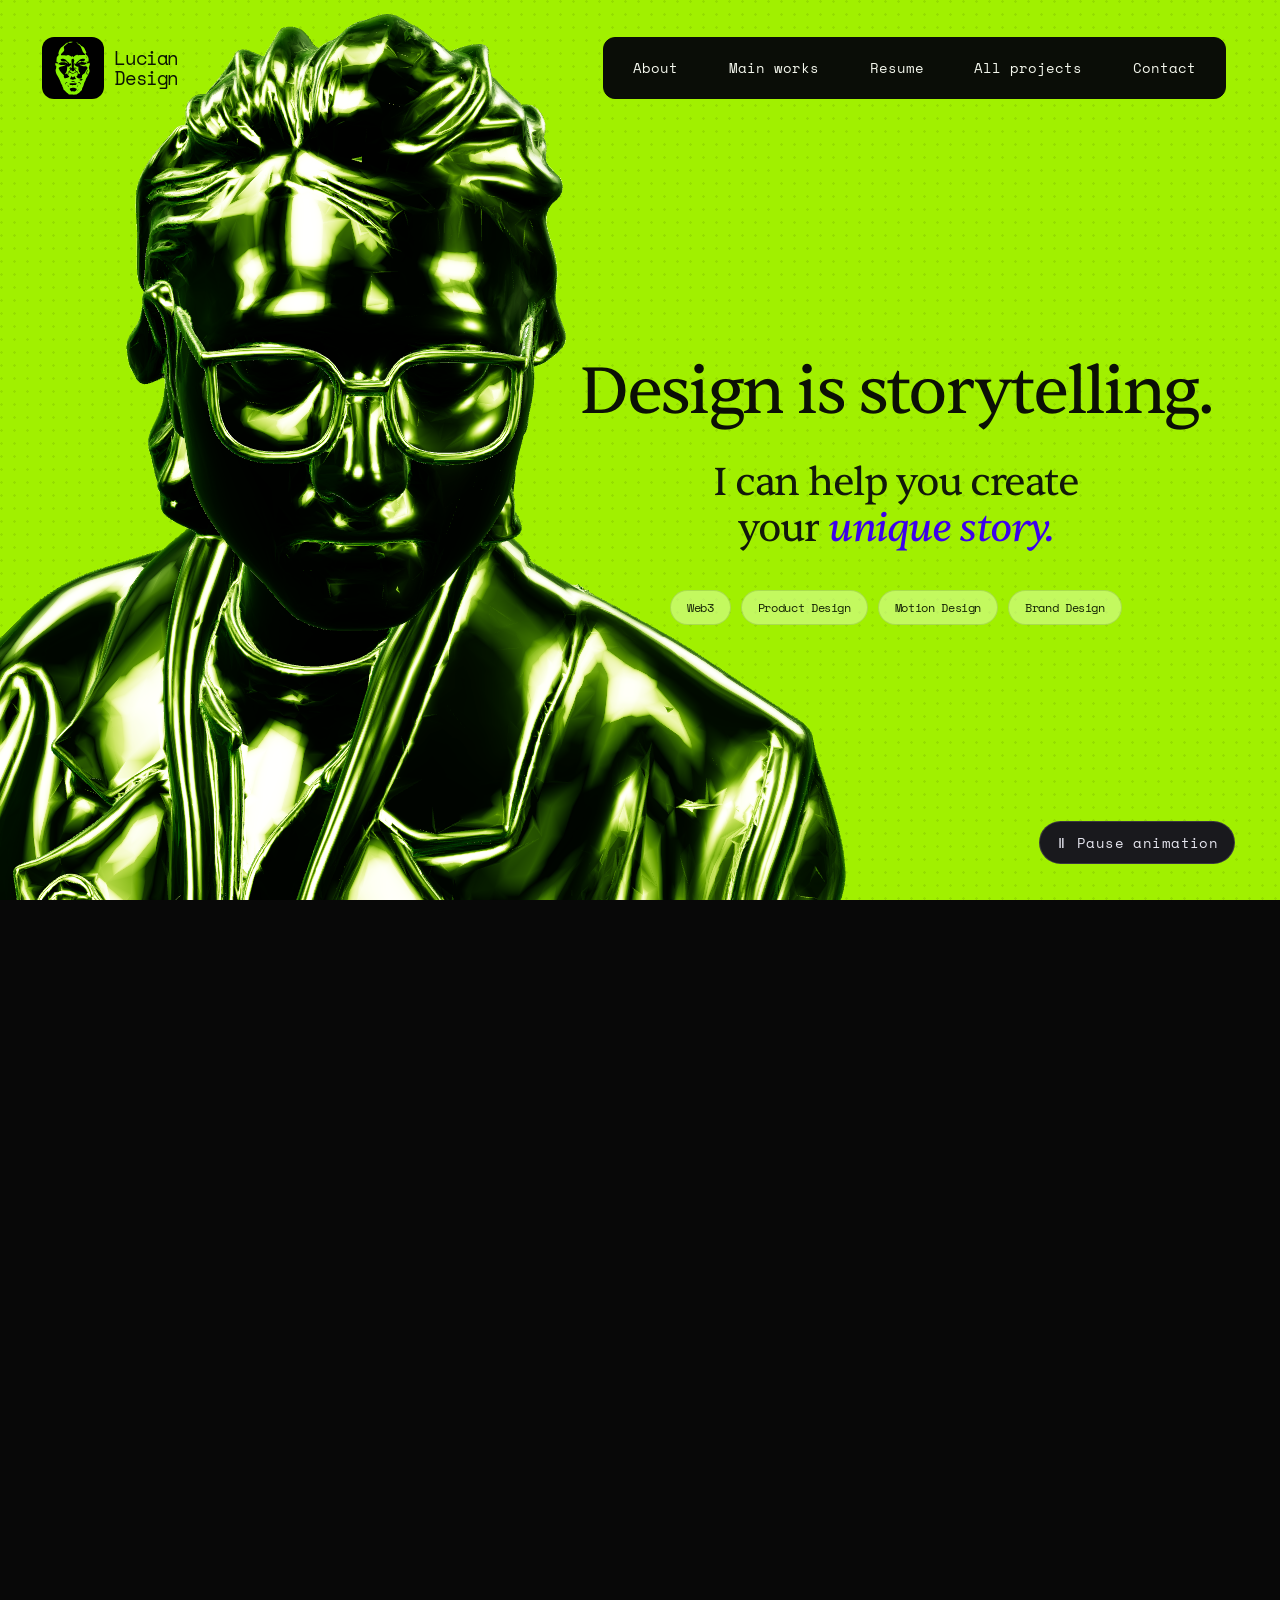
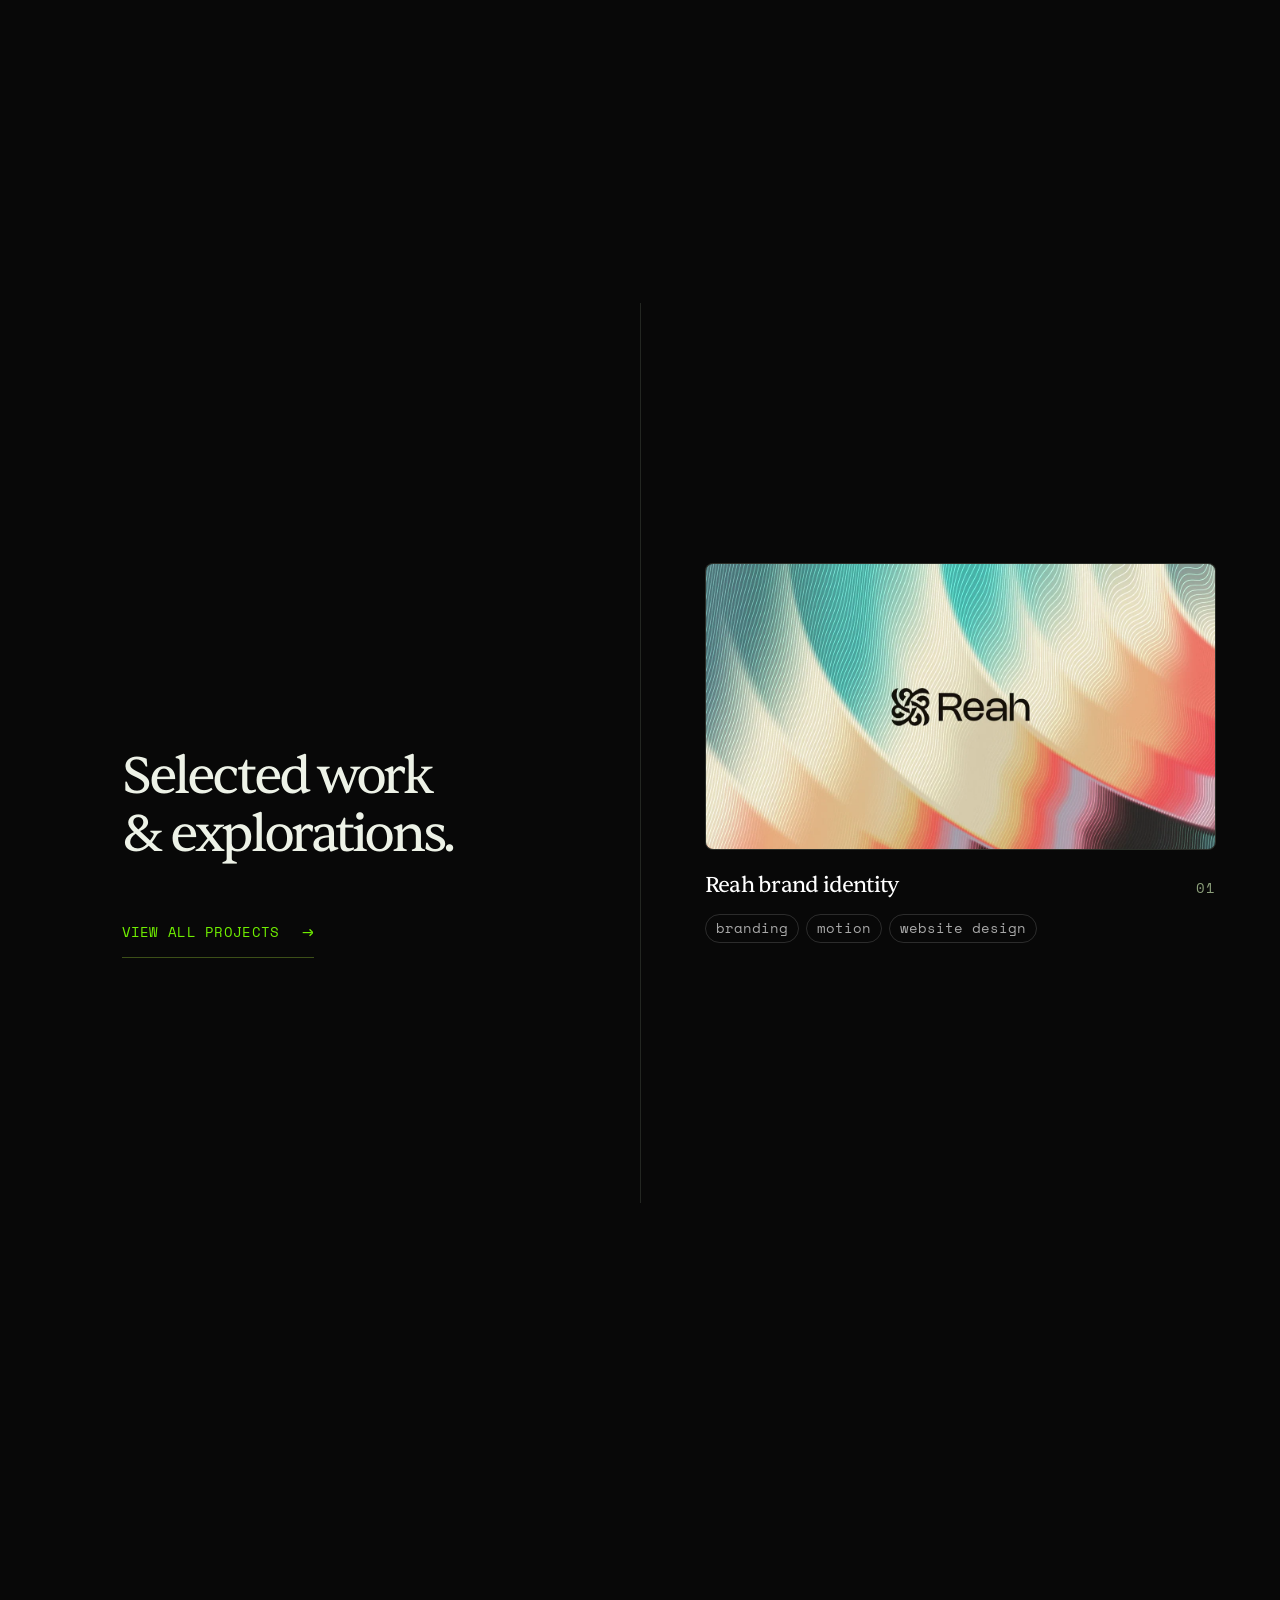
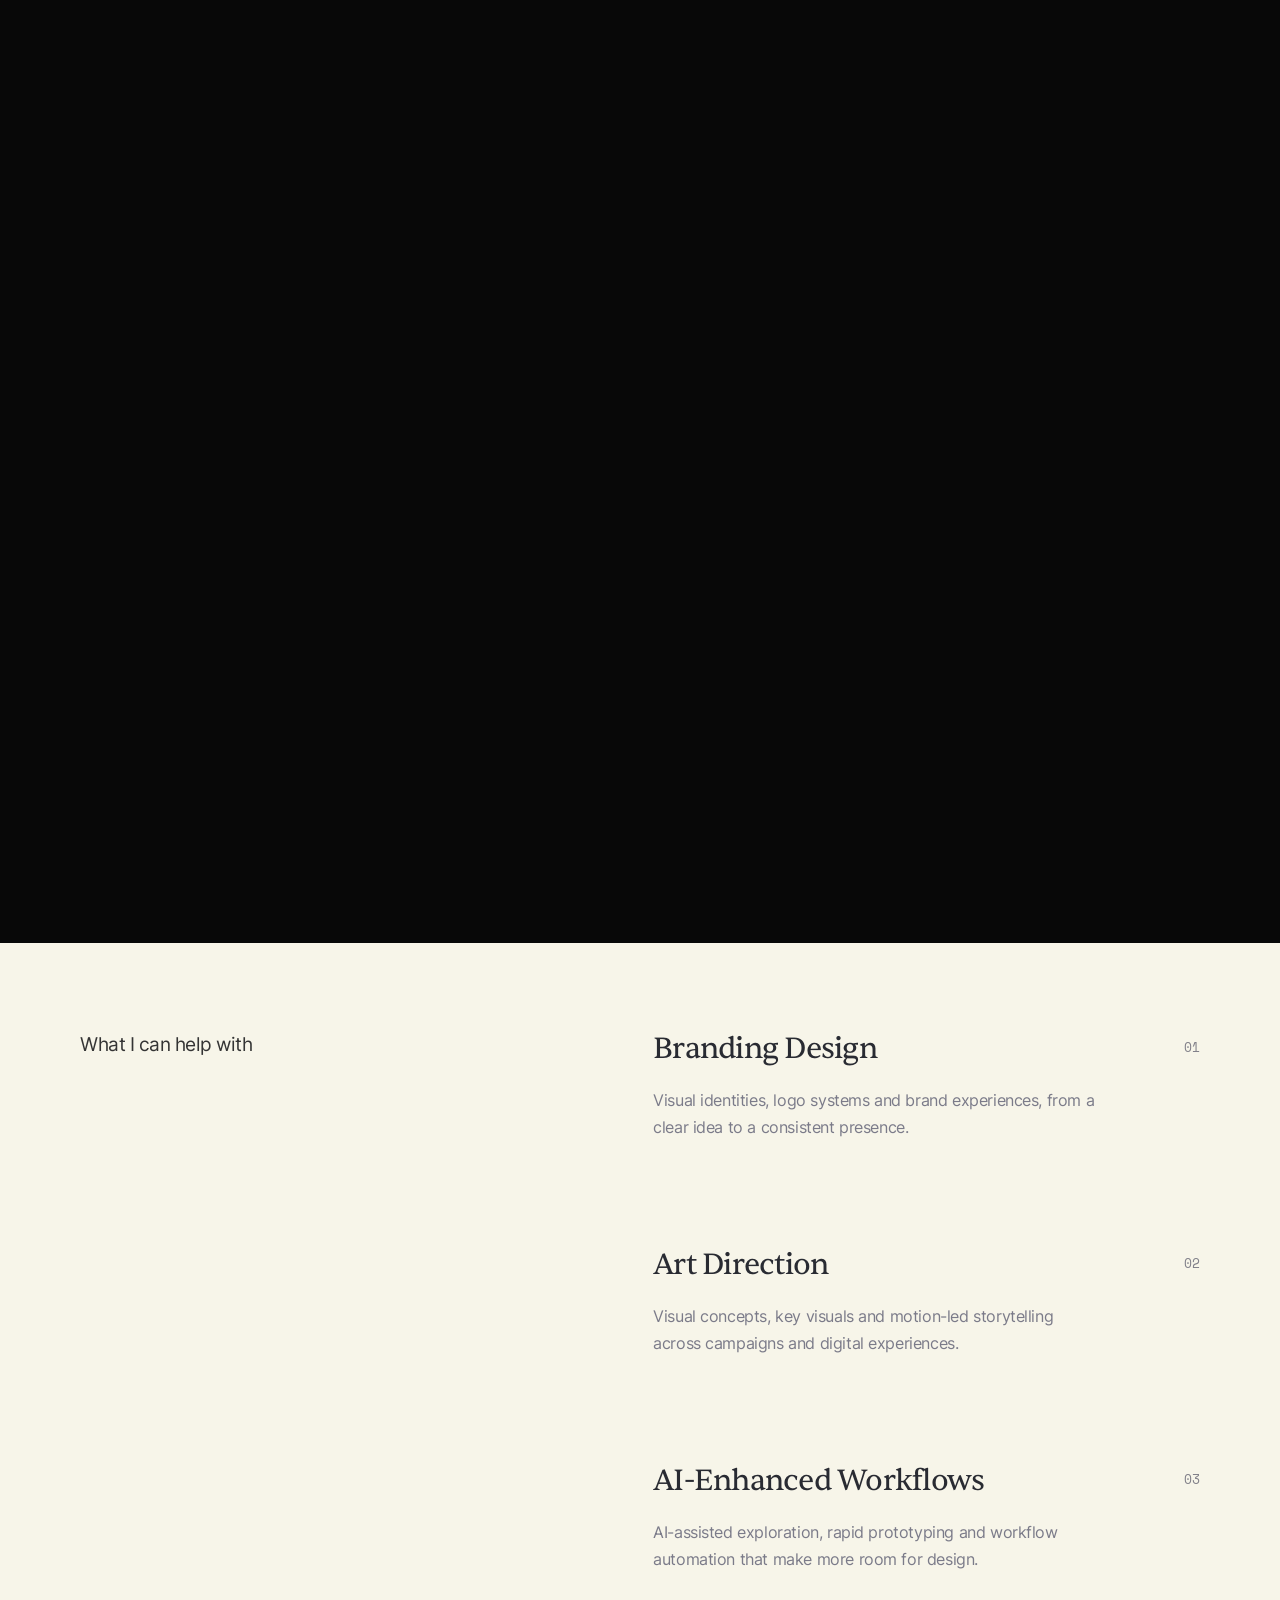
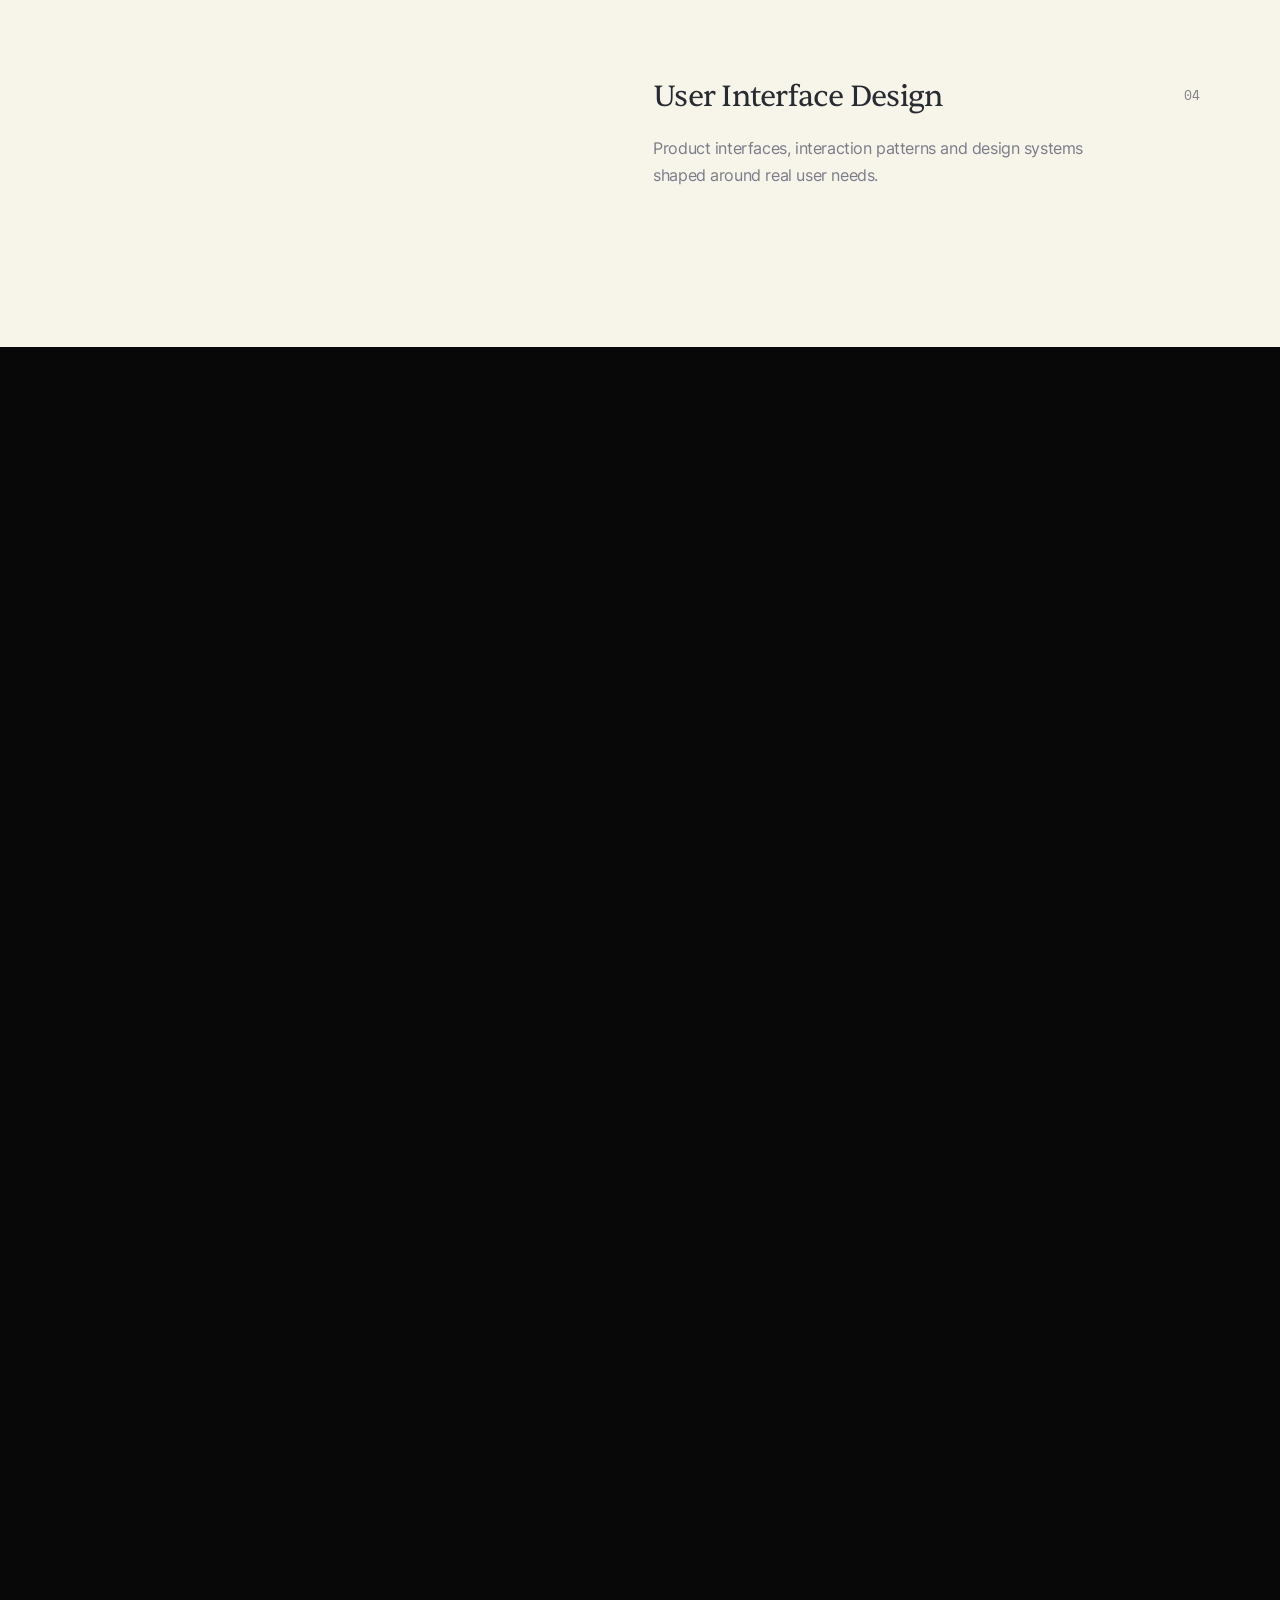
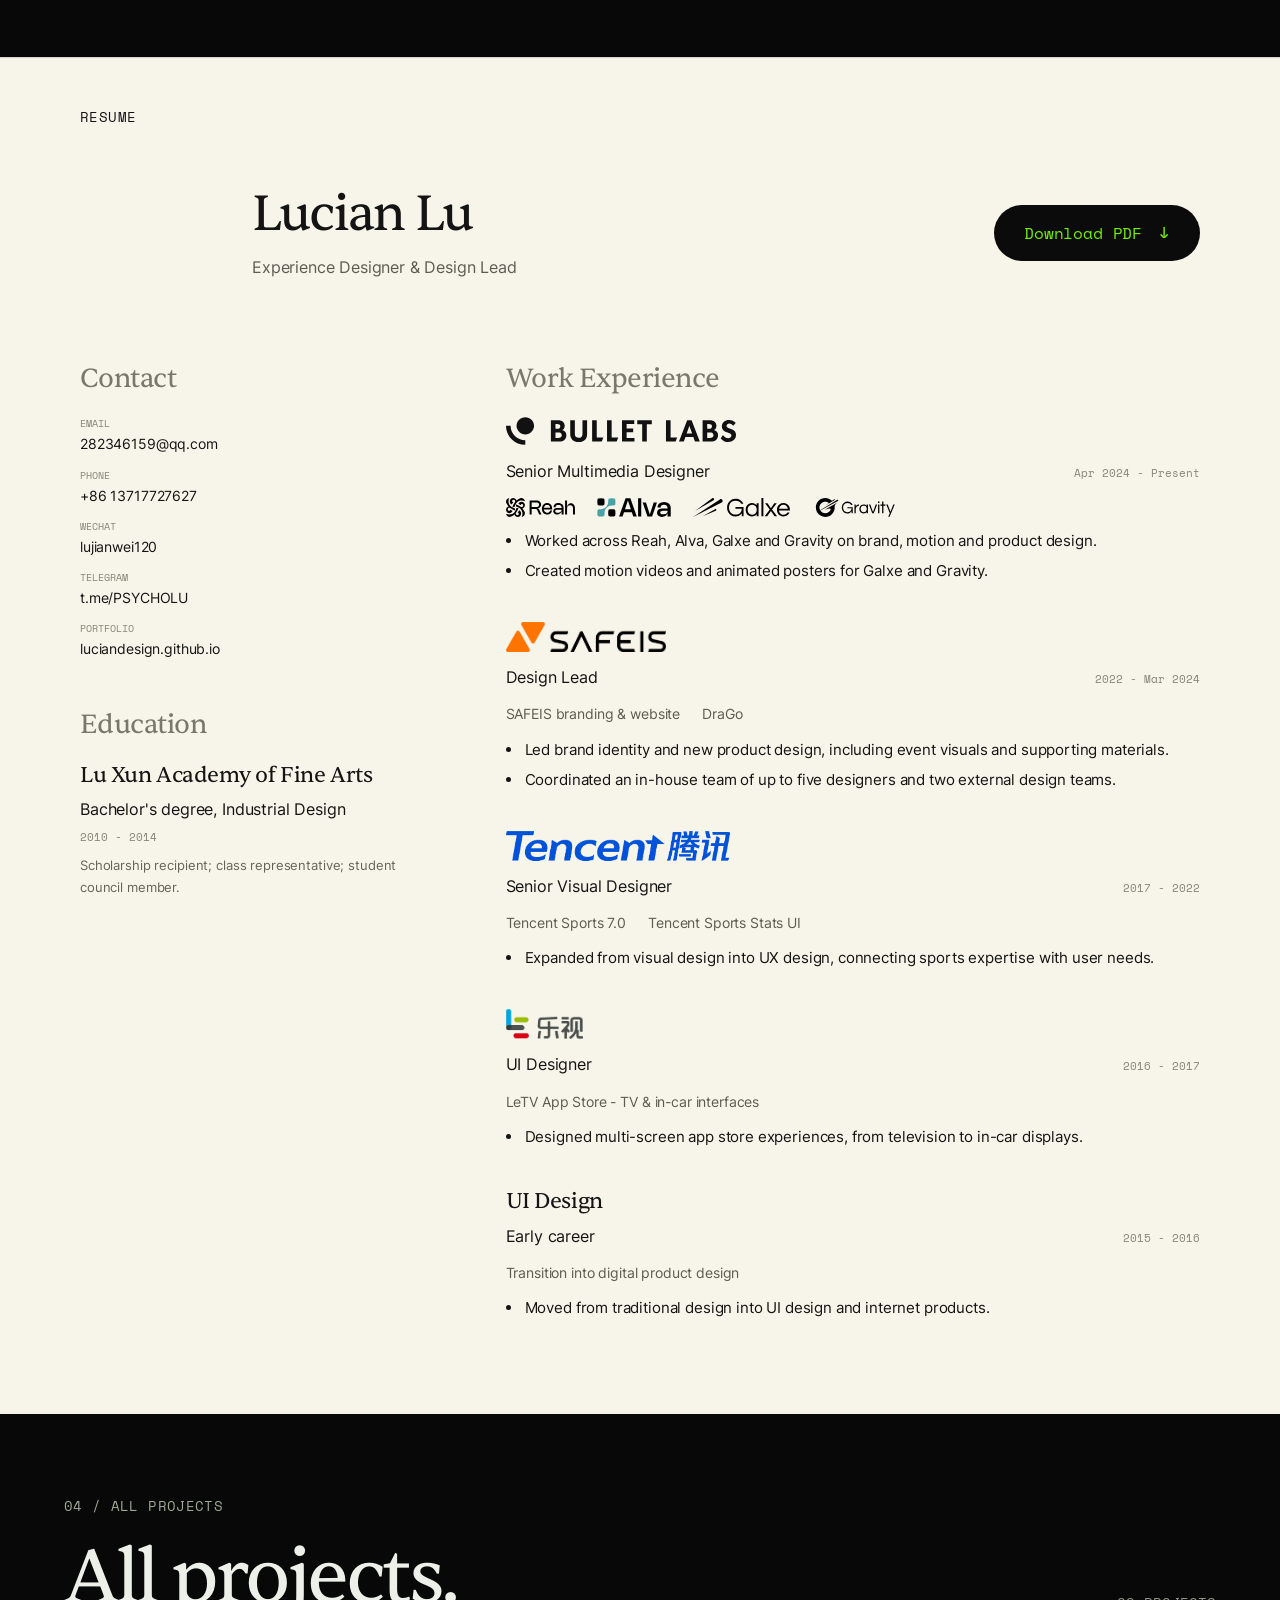
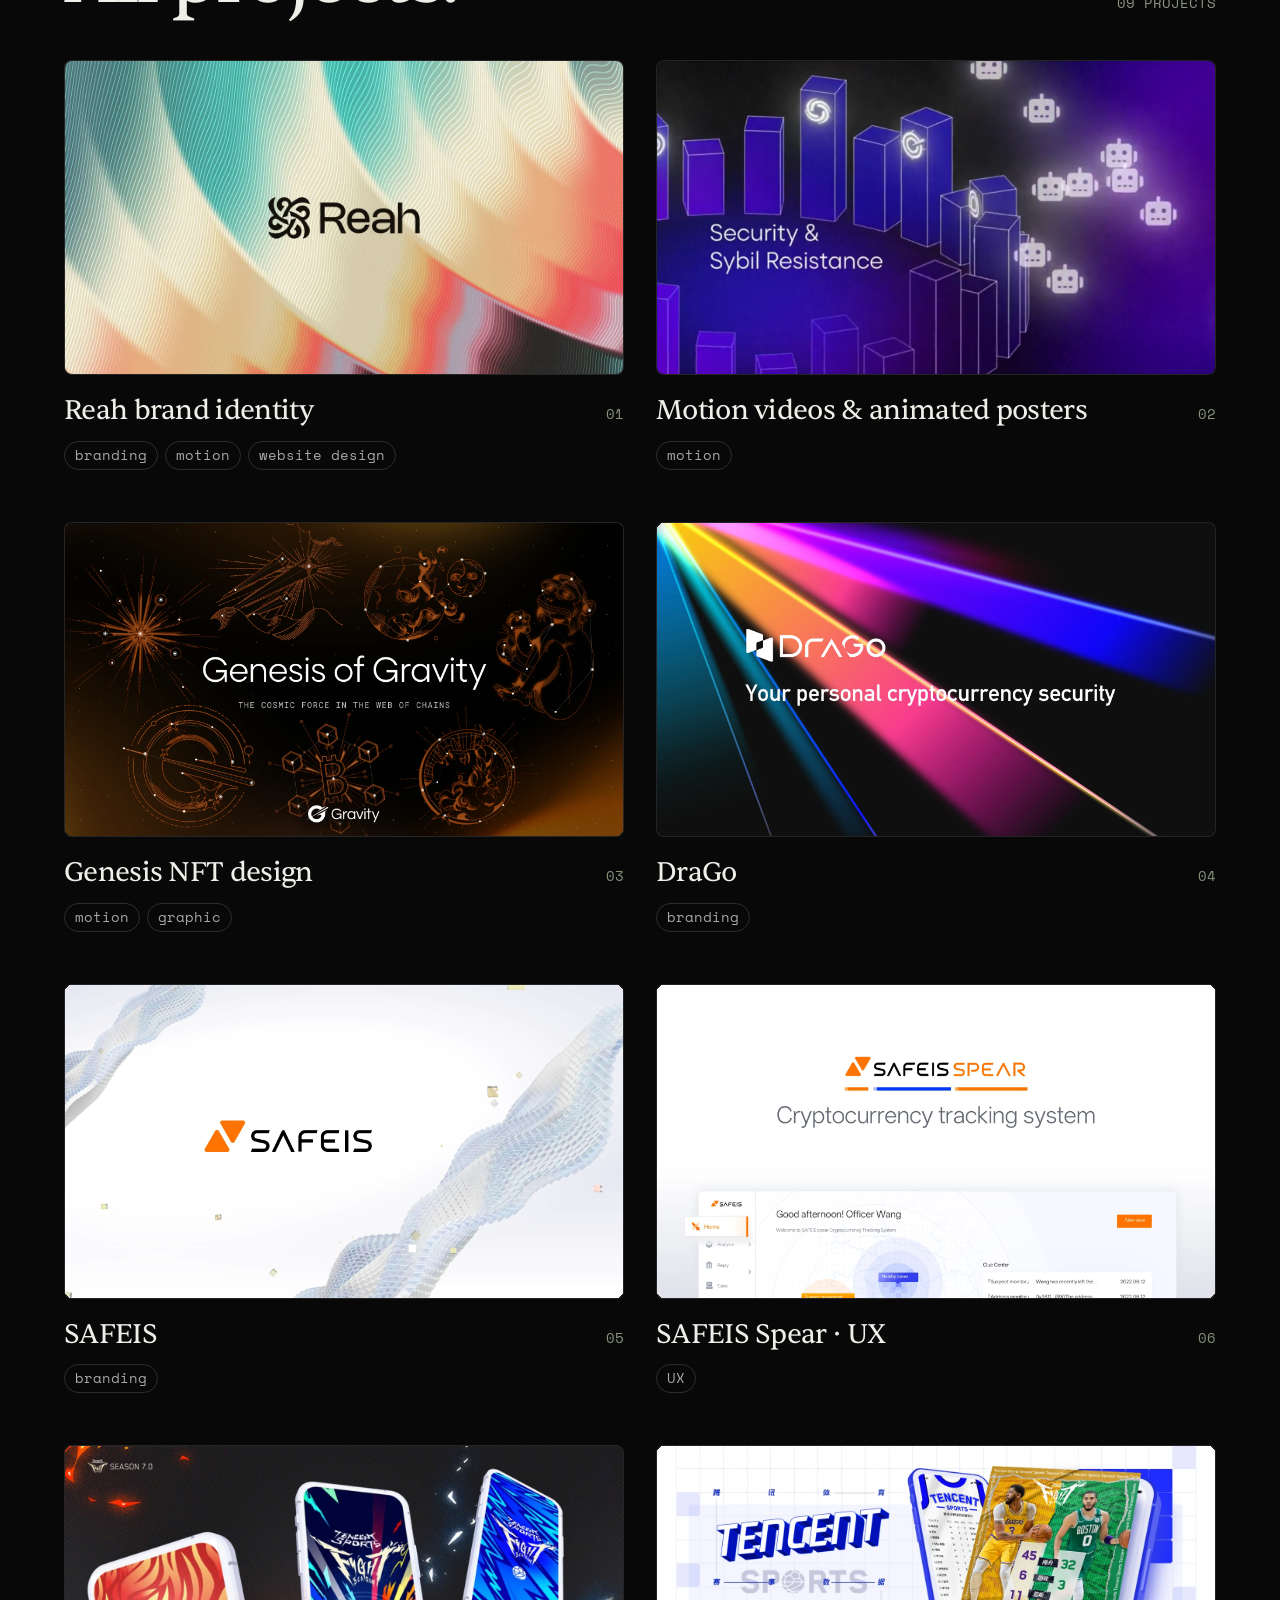
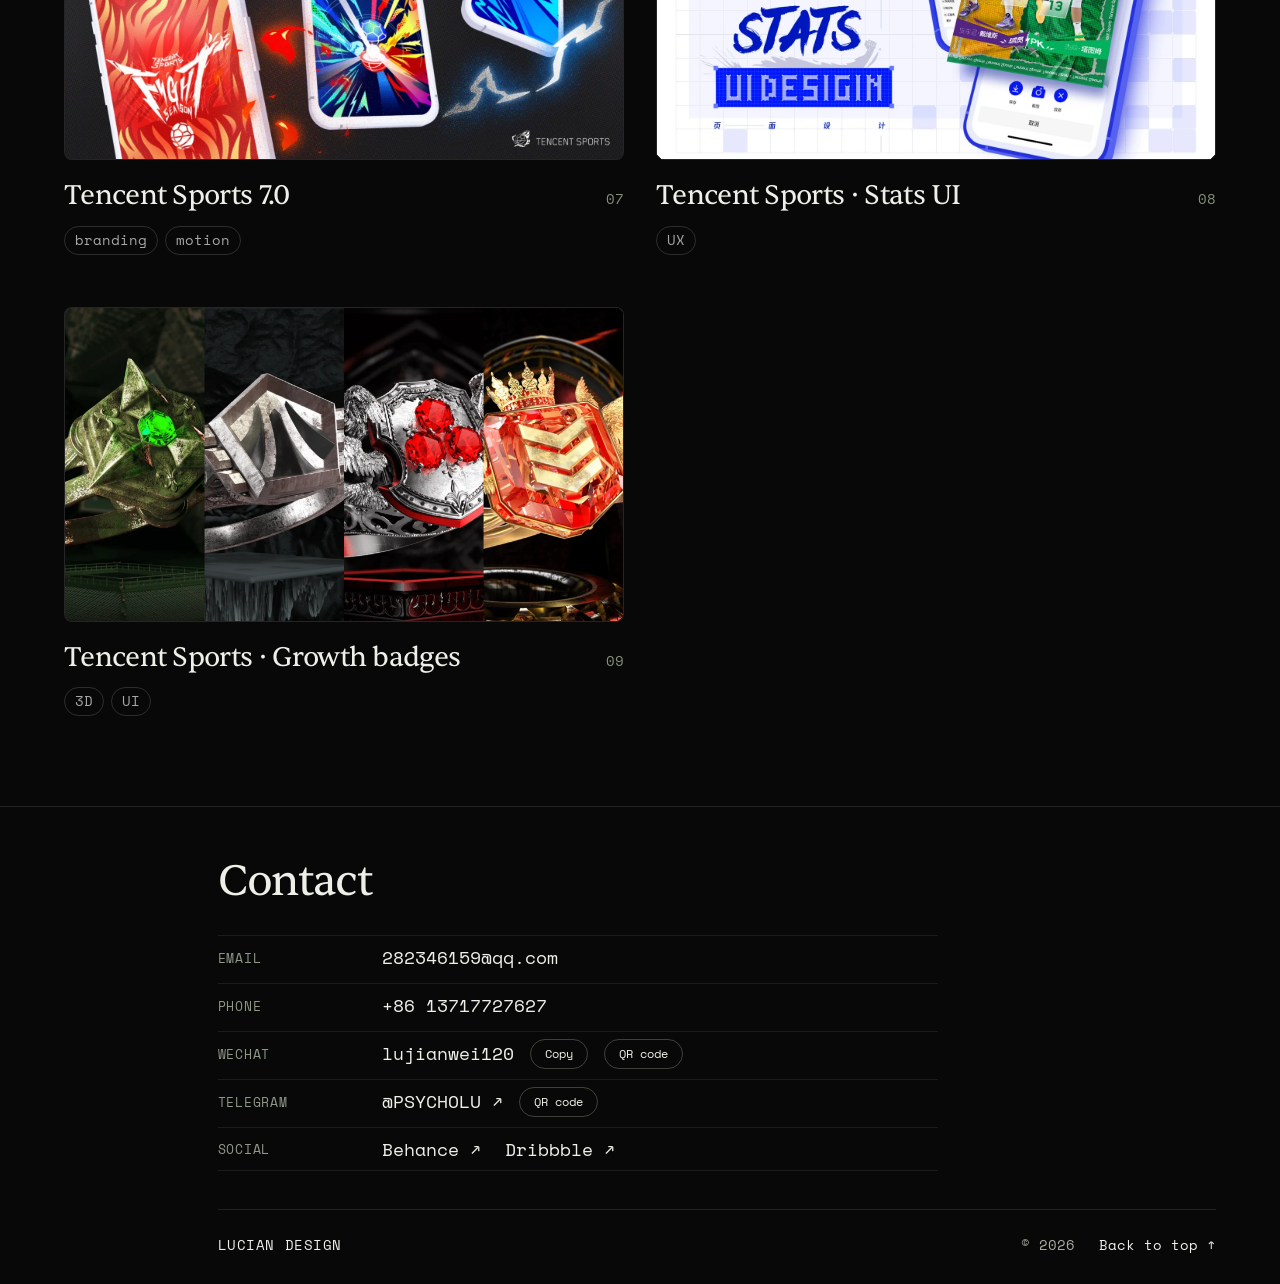
==== commit 07bb4950: "Contact: WeChat QR code; Tencent Sports in English Co-Authored-By: Claude Opus 5.5 <noreply@anthropi" ====
--- a/index.html
+++ b/index.html
@@ -12,7 +12,7 @@
 <div class="section-heading reveal"><span class="section-kicker">01 / A LITTLE ABOUT ME</span><h2 class="section-title" id="facts-title">Full-stack designer.</h2><p>Branding, motion, and product design.<br/>A connected perspective, from identity to interaction.</p></div>
 <div class="facts-grid">
 <article class="fact-card fact-skills reveal"><span class="card-kicker">THREE DISCIPLINES</span><div class="skill-stack"><span>Branding.</span><span>Motion.</span><span>UI.</span></div><div class="fact-bottom"><p>One designer.<br/>A wider perspective.</p></div></article>
-<article class="fact-card fact-experience reveal"><span class="card-kicker">SELECTED EXPERIENCE</span><ol aria-label="Experience, most recent first" class="experience-timeline"><li class="timeline-entry latest"><div class="company-identity"><span class="company-name"><img alt="" aria-hidden="true" class="company-mark" height="24" src="./assets/brands/bullet-mark.svg" width="24"/>Bullet Labs</span></div><ul aria-label="Products designed at Bullet Labs" class="company-products"><li><span class="experience-product"><img alt="" aria-hidden="true" height="16" src="./assets/brands/reah.png" width="16"/>Reah</span></li><li><span class="experience-product"><img alt="" aria-hidden="true" height="16" src="./assets/brands/alva.png" width="16"/>Alva</span></li><li><span class="experience-product"><img alt="" aria-hidden="true" height="16" src="./assets/brands/galxe.svg" width="16"/>Galxe</span></li><li><span class="experience-product"><img alt="" aria-hidden="true" height="16" src="./assets/brands/gravity.svg" width="16"/>Gravity</span></li></ul></li><li class="timeline-entry"><div class="company-identity"><span class="safeis-logo"><img alt="SAFEIS" height="21" src="./assets/brands/safeis.svg" width="106"/></span></div><div class="company-products"><small class="company-note">Web3 startup</small></div></li><li class="timeline-entry"><div class="company-identity"><img alt="Tencent" class="tencent-wordmark" height="24" src="./assets/brands/tencent-wordmark.png" width="126"/></div><ul aria-label="Products designed at Tencent" class="company-products"><li><span class="experience-product"><span aria-hidden="true" class="sports-product-mark"><img alt="" aria-hidden="true" height="16" src="./assets/brands/tencent-sports.webp" width="16"/></span>腾讯体育</span></li></ul></li></ol><div class="fact-bottom"><p>Across established teams<br/>and early-stage ventures.</p></div></article>
+<article class="fact-card fact-experience reveal"><span class="card-kicker">SELECTED EXPERIENCE</span><ol aria-label="Experience, most recent first" class="experience-timeline"><li class="timeline-entry latest"><div class="company-identity"><span class="company-name"><img alt="" aria-hidden="true" class="company-mark" height="24" src="./assets/brands/bullet-mark.svg" width="24"/>Bullet Labs</span></div><ul aria-label="Products designed at Bullet Labs" class="company-products"><li><span class="experience-product"><img alt="" aria-hidden="true" height="16" src="./assets/brands/reah.png" width="16"/>Reah</span></li><li><span class="experience-product"><img alt="" aria-hidden="true" height="16" src="./assets/brands/alva.png" width="16"/>Alva</span></li><li><span class="experience-product"><img alt="" aria-hidden="true" height="16" src="./assets/brands/galxe.svg" width="16"/>Galxe</span></li><li><span class="experience-product"><img alt="" aria-hidden="true" height="16" src="./assets/brands/gravity.svg" width="16"/>Gravity</span></li></ul></li><li class="timeline-entry"><div class="company-identity"><span class="safeis-logo"><img alt="SAFEIS" height="21" src="./assets/brands/safeis.svg" width="106"/></span></div><div class="company-products"><small class="company-note">Web3 startup</small></div></li><li class="timeline-entry"><div class="company-identity"><img alt="Tencent" class="tencent-wordmark" height="24" src="./assets/brands/tencent-wordmark.png" width="126"/></div><ul aria-label="Products designed at Tencent" class="company-products"><li><span class="experience-product"><span aria-hidden="true" class="sports-product-mark"><img alt="" aria-hidden="true" height="16" src="./assets/brands/tencent-sports.webp" width="16"/></span>Tencent Sports</span></li></ul></li></ol><div class="fact-bottom"><p>Across established teams<br/>and early-stage ventures.</p></div></article>
 <article class="fact-card fact-ai reveal"><span class="card-kicker">DESIGN IN THE AI ERA</span><div class="ai-capability"><h3>Human-led.<br/><em>AI-enhanced.</em></h3><ul><li>Agent workflow automation</li><li>AI-assisted exploration</li><li>Design quality refinement</li></ul></div><div class="fact-bottom"><p>Automate the process.<br/>Elevate the craft.</p></div></article>
 </div>
 </section>
@@ -27,9 +27,9 @@
 <article aria-label="Tencent Sports 7.0 branding design" class="project-card project-slot-card"><div class="project-inner"><a aria-label="View Tencent Sports 7.0" class="project-image project-slot work-preview" href="./tencent-sports.html"><div class="work-preview-track"><img class="work-preview-frame" src="./assets/tencent-sports/00-1.webp" alt="Tencent Sports 7.0" width="1440" height="810" loading="lazy" decoding="async"/><img class="work-preview-frame" src="./assets/tencent-sports/04-1.webp" alt="" width="1440" height="810" loading="lazy" decoding="async" aria-hidden="true"/><img class="work-preview-frame" src="./assets/tencent-sports/09-1.webp" alt="" width="1440" height="810" loading="lazy" decoding="async" aria-hidden="true"/></div><span class="work-view-badge" aria-hidden="true"><svg viewBox="0 0 24 24" fill="none" stroke="currentColor" stroke-width="1.5"><path d="M2.5 12s3.5-6 9.5-6 9.5 6 9.5 6-3.5 6-9.5 6-9.5-6-9.5-6Z"/><circle cx="12" cy="12" r="2.5"/></svg><span>View</span></span></a><div class="project-meta"><div class="project-description"><a class="motion-project-title" href="./tencent-sports.html">Tencent Sports 7.0</a><ul aria-label="Project categories" class="project-tags"><li>branding</li><li>motion</li></ul></div><span class="project-slot-index">06</span></div></div></article>
 <div class="work-outro"><div class="project-inner"><h3>More work.<br/>More possibilities.</h3><button aria-controls="all-work" aria-label="View all projects" class="more-work" data-open-all-projects=""><span class="button-roll"></span><span aria-hidden="true" class="button-arrow"><i>→</i><i>→</i></span></button></div></div><div aria-hidden="true" class="work-handoff"><div class="handoff-under"><span class="section-kicker">03 / RESUME</span><h2 class="section-title">Resume.</h2></div><div class="handoff-blinds"><div class="handoff-blade" style="--blade:0"><div class="handoff-slice"><div class="handoff-face"><span class="section-kicker">03 / RESUME</span><h2 class="section-title">Resume.</h2></div></div></div><div class="handoff-blade" style="--blade:1"><div class="handoff-slice"><div class="handoff-face"><span class="section-kicker">03 / RESUME</span><h2 class="section-title">Resume.</h2></div></div></div><div class="handoff-blade" style="--blade:2"><div class="handoff-slice"><div class="handoff-face"><span class="section-kicker">03 / RESUME</span><h2 class="section-title">Resume.</h2></div></div></div><div class="handoff-blade" style="--blade:3"><div class="handoff-slice"><div class="handoff-face"><span class="section-kicker">03 / RESUME</span><h2 class="section-title">Resume.</h2></div></div></div><div class="handoff-blade" style="--blade:4"><div class="handoff-slice"><div class="handoff-face"><span class="section-kicker">03 / RESUME</span><h2 class="section-title">Resume.</h2></div></div></div><div class="handoff-blade" style="--blade:5"><div class="handoff-slice"><div class="handoff-face"><span class="section-kicker">03 / RESUME</span><h2 class="section-title">Resume.</h2></div></div></div></div></div></div><div aria-hidden="true" class="work-progress"><i></i></div></div></section>
 <section class="capabilities" id="capabilities" aria-labelledby="capabilities-title"><div class="capabilities-layout"><div class="capabilities-intro"><div class="capabilities-sticky"><h2 id="capabilities-title">What I can help with</h2></div></div><div class="capability-list"><article class="capability-row"><span class="capability-number" aria-hidden="true">01</span><h3 class="capability-title">Branding Design</h3><p id="capability-description-1">Visual identities, logo systems and brand experiences, from a clear idea to a consistent presence.</p></article><article class="capability-row"><span class="capability-number" aria-hidden="true">02</span><h3 class="capability-title">Art Direction</h3><p id="capability-description-2">Visual concepts, key visuals and motion-led storytelling across campaigns and digital experiences.</p></article><article class="capability-row"><span class="capability-number" aria-hidden="true">03</span><h3 class="capability-title">AI-Enhanced Workflows</h3><p id="capability-description-3">AI-assisted exploration, rapid prototyping and workflow automation that make more room for design.</p></article><article class="capability-row"><span class="capability-number" aria-hidden="true">04</span><h3 class="capability-title">User Interface Design</h3><p id="capability-description-4">Product interfaces, interaction patterns and design systems shaped around real user needs.</p></article></div></div></section><section aria-labelledby="services-title" class="services resume-section" id="services"><div class="resume-toolbar"><h2 id="services-title">Resume</h2></div><article aria-label="Lucian Lu resume" class="resume-sheet"><header class="resume-header"><div aria-hidden="true" class="resume-avatar-slot"></div><div class="resume-identity"><h3 class="resume-name">Lucian Lu</h3><p class="resume-position">Experience Designer &amp; Design Lead</p></div><a class="resume-download" download="Lucian-Lu-Resume.pdf" href="./assets/resume/Lucian-Lu-Resume.pdf?v=telegram-portfolio-1" type="application/pdf">Download PDF <span aria-hidden="true">↓</span></a></header><div class="resume-columns"><aside aria-label="Contact and education" class="resume-sidebar"><footer class="resume-side-section resume-contact"><h3>Contact</h3><dl><div><dt>Email</dt><dd>282346159@qq.com</dd></div><div><dt>Phone</dt><dd>+86 13717727627</dd></div><div><dt>WeChat</dt><dd>lujianwei120</dd></div><div><dt>Telegram</dt><dd><a href="https://t.me/PSYCHOLU" rel="noopener noreferrer" target="_blank">t.me/PSYCHOLU</a></dd></div><div><dt>Portfolio</dt><dd><a href="https://luciandesign.github.io/" rel="noopener noreferrer" target="_blank">luciandesign.github.io</a></dd></div></dl></footer><section class="resume-side-section"><h3>Education</h3><div><h4>Lu Xun Academy of Fine Arts</h4><div class="resume-role-line"><span>Bachelor's degree, Industrial Design</span><time>2010 - 2014</time></div><p class="resume-detail">Scholarship recipient; class representative; student council member.</p></div></section></aside><section class="resume-experience"><h3>Work Experience</h3><div><article class="resume-job"><h4 class="resume-brand-heading"><img alt="Bullet Labs" class="resume-company-wordmark resume-bullet-wordmark" src="./assets/resume/logos/bullet-full.svg"/></h4><div class="resume-role-line"><span>Senior Multimedia Designer</span><time>Apr 2024 - Present</time></div><p class="resume-projects"><span class="resume-product"><img alt="Reah" class="resume-product-wordmark" src="./assets/resume/logos/reah-full.svg"/></span><span class="resume-product"><img alt="Alva" class="resume-product-wordmark" src="./assets/resume/logos/alva-full.svg"/></span><span class="resume-product"><img alt="Galxe" class="resume-product-wordmark" src="./assets/resume/logos/galxe-full.svg"/></span><span class="resume-product"><img alt="Gravity" class="resume-product-wordmark" src="./assets/resume/logos/gravity-full.svg"/></span></p><ul><li>Worked across Reah, Alva, Galxe and Gravity on brand, motion and product design.</li><li>Created motion videos and animated posters for Galxe and Gravity.</li></ul></article><article class="resume-job"><h4 class="resume-brand-heading"><img alt="SAFEIS / Zhongke Lianyuan" class="resume-company-wordmark resume-safeis-wordmark" src="./assets/resume/logos/safeis.png"/></h4><div class="resume-role-line"><span>Design Lead</span><time>2022 - Mar 2024</time></div><p class="resume-projects"><span class="resume-product">SAFEIS branding &amp; website</span><span class="resume-product">DraGo</span></p><ul><li>Led brand identity and new product design, including event visuals and supporting materials.</li><li>Coordinated an in-house team of up to five designers and two external design teams.</li></ul></article><article class="resume-job"><h4 class="resume-brand-heading"><img alt="Tencent Sports" class="resume-company-wordmark" src="./assets/resume/logos/tencent-transparent.svg"/></h4><div class="resume-role-line"><span>Senior Visual Designer</span><time>2017 - 2022</time></div><p class="resume-projects"><span class="resume-product">Tencent Sports 7.0</span><span class="resume-product">Tencent Sports Stats UI</span></p><ul><li>Expanded from visual design into UX design, connecting sports expertise with user needs.</li></ul></article><article class="resume-job"><h4 class="resume-brand-heading"><img alt="LeTV Interactive Entertainment" class="resume-company-wordmark" src="./assets/resume/logos/letv-transparent.svg"/></h4><div class="resume-role-line"><span>UI Designer</span><time>2016 - 2017</time></div><p class="resume-projects"><span class="resume-product">LeTV App Store - TV &amp; in-car interfaces</span></p><ul><li>Designed multi-screen app store experiences, from television to in-car displays.</li></ul></article><article class="resume-job"><h4>UI Design</h4><div class="resume-role-line"><span>Early career</span><time>2015 - 2016</time></div><p class="resume-projects"><span class="resume-product">Transition into digital product design</span></p><ul><li>Moved from traditional design into UI design and internet products.</li></ul></article></div></section></div></article></section><section aria-labelledby="all-work-title" class="work-archive" id="all-work"><header class="archive-heading"><div><span class="section-kicker">04 / ALL PROJECTS</span><h2 id="all-work-title">All projects.</h2></div><span class="archive-count">09 PROJECTS</span></header><div class="archive-grid"><article class="archive-card"><a aria-label="View Reah brand identity" class="archive-cover work-preview work-preview-video" href="./reah.html"><video aria-hidden="true" autoplay="" class="project-cover motion-collection-cover" data-cover-src="./assets/reah/cover.mp4" disablepictureinpicture="" height="1080" loop="" muted="" playsinline="" poster="./assets/reah/cover.webp" preload="none" width="1920"></video><span aria-hidden="true" class="work-view-badge"><svg viewBox="0 0 24 24" fill="none" stroke="currentColor" stroke-width="1.5"><path d="M2.5 12s3.5-6 9.5-6 9.5 6 9.5 6-3.5 6-9.5 6-9.5-6-9.5-6Z"/><circle cx="12" cy="12" r="2.5"/></svg><span>View</span></span></a><div class="archive-card-meta"><h3><a href="./reah.html">Reah brand identity</a></h3><span aria-hidden="true">01</span></div><ul aria-label="Project categories" class="project-tags"><li>branding</li><li>motion</li><li>website design</li></ul></article><article class="archive-card"><a aria-label="View Motion videos and animated posters" class="archive-cover work-preview work-preview-video" href="./motion.html"><video aria-hidden="true" autoplay="" class="project-cover motion-collection-cover" data-cover-src="./assets/motion/cover/cover.mp4" disablepictureinpicture="" height="810" loop="" muted="" playsinline="" poster="./assets/motion/cover/poster.webp" preload="none" width="1440"></video><span class="work-view-badge" aria-hidden="true"><svg viewBox="0 0 24 24" fill="none" stroke="currentColor" stroke-width="1.5"><path d="M2.5 12s3.5-6 9.5-6 9.5 6 9.5 6-3.5 6-9.5 6-9.5-6-9.5-6Z"/><circle cx="12" cy="12" r="2.5"/></svg><span>View</span></span></a><div class="archive-card-meta"><h3><a href="./motion.html">Motion videos &amp; animated posters</a></h3><span aria-hidden="true">02</span></div><ul aria-label="Project categories" class="project-tags"><li>motion</li></ul></article><article class="archive-card"><a aria-label="View Genesis NFT design" class="archive-cover work-preview" href="./genesis-nft.html"><div class="work-preview-track"><img class="work-preview-frame" src="./assets/genesis-nft/banner.webp" alt="Genesis NFT design" width="1440" height="810" loading="lazy" decoding="async"/><img class="work-preview-frame" src="./assets/genesis-nft/static-02.webp" alt="" width="1440" height="810" loading="lazy" decoding="async" aria-hidden="true"/><img class="work-preview-frame" src="./assets/genesis-nft/static-04.webp" alt="" width="1440" height="810" loading="lazy" decoding="async" aria-hidden="true"/></div><span class="work-view-badge" aria-hidden="true"><svg viewBox="0 0 24 24" fill="none" stroke="currentColor" stroke-width="1.5"><path d="M2.5 12s3.5-6 9.5-6 9.5 6 9.5 6-3.5 6-9.5 6-9.5-6-9.5-6Z"/><circle cx="12" cy="12" r="2.5"/></svg><span>View</span></span></a><div class="archive-card-meta"><h3><a href="./genesis-nft.html">Genesis NFT design</a></h3><span aria-hidden="true">03</span></div><ul aria-label="Project categories" class="project-tags"><li>motion</li><li>graphic</li></ul></article><article class="archive-card"><a aria-label="View DraGo" class="archive-cover work-preview" href="./drago.html"><div class="work-preview-track"><img class="work-preview-frame" src="./assets/drago/cover.webp" alt="DraGo" width="1440" height="810" loading="lazy" decoding="async"/><img class="work-preview-frame" src="./assets/drago/04-1.webp" alt="" width="1440" height="810" loading="lazy" decoding="async" aria-hidden="true"/><img class="work-preview-frame" src="./assets/drago/08-1.webp" alt="" width="1440" height="810" loading="lazy" decoding="async" aria-hidden="true"/></div><span class="work-view-badge" aria-hidden="true"><svg viewBox="0 0 24 24" fill="none" stroke="currentColor" stroke-width="1.5"><path d="M2.5 12s3.5-6 9.5-6 9.5 6 9.5 6-3.5 6-9.5 6-9.5-6-9.5-6Z"/><circle cx="12" cy="12" r="2.5"/></svg><span>View</span></span></a><div class="archive-card-meta"><h3><a href="./drago.html">DraGo</a></h3><span aria-hidden="true">04</span></div><ul aria-label="Project categories" class="project-tags"><li>branding</li></ul></article><article class="archive-card"><a aria-label="View SAFEIS" class="archive-cover work-preview" href="./safeis.html"><div class="work-preview-track"><img class="work-preview-frame" src="./assets/safeis/cover.webp" alt="SAFEIS" width="1440" height="810" loading="lazy" decoding="async"/><img class="work-preview-frame" src="./assets/safeis/18-1.webp" alt="" width="1440" height="810" loading="lazy" decoding="async" aria-hidden="true"/><img class="work-preview-frame" src="./assets/safeis/20-1.webp" alt="" width="1440" height="810" loading="lazy" decoding="async" aria-hidden="true"/></div><span class="work-view-badge" aria-hidden="true"><svg viewBox="0 0 24 24" fill="none" stroke="currentColor" stroke-width="1.5"><path d="M2.5 12s3.5-6 9.5-6 9.5 6 9.5 6-3.5 6-9.5 6-9.5-6-9.5-6Z"/><circle cx="12" cy="12" r="2.5"/></svg><span>View</span></span></a><div class="archive-card-meta"><h3><a href="./safeis.html">SAFEIS</a></h3><span aria-hidden="true">05</span></div><ul aria-label="Project categories" class="project-tags"><li>branding</li></ul></article><article class="archive-card"><a aria-label="View SAFEIS Spear UX design" class="archive-cover work-preview" href="./safeis-spear.html"><div class="work-preview-track"><img class="work-preview-frame" src="./assets/safeis-spear/cover.webp" alt="SAFEIS Spear UX design" width="1920" height="1080" loading="lazy" decoding="async"/><img class="work-preview-frame" src="./assets/safeis-spear/03.webp" alt="" width="1920" height="1079" loading="lazy" decoding="async" aria-hidden="true"/><img class="work-preview-frame" src="./assets/safeis-spear/10.webp" alt="" width="1920" height="1080" loading="lazy" decoding="async" aria-hidden="true"/></div><span class="work-view-badge" aria-hidden="true"><svg viewBox="0 0 24 24" fill="none" stroke="currentColor" stroke-width="1.5"><path d="M2.5 12s3.5-6 9.5-6 9.5 6 9.5 6-3.5 6-9.5 6-9.5-6-9.5-6Z"/><circle cx="12" cy="12" r="2.5"/></svg><span>View</span></span></a><div class="archive-card-meta"><h3><a href="./safeis-spear.html">SAFEIS Spear · UX</a></h3><span aria-hidden="true">06</span></div><ul aria-label="Project categories" class="project-tags"><li>UX</li></ul></article><article class="archive-card"><a aria-label="View Tencent Sports 7.0" class="archive-cover work-preview" href="./tencent-sports.html"><div class="work-preview-track"><img class="work-preview-frame" src="./assets/tencent-sports/00-1.webp" alt="Tencent Sports 7.0" width="1440" height="810" loading="lazy" decoding="async"/><img class="work-preview-frame" src="./assets/tencent-sports/04-1.webp" alt="" width="1440" height="810" loading="lazy" decoding="async" aria-hidden="true"/><img class="work-preview-frame" src="./assets/tencent-sports/09-1.webp" alt="" width="1440" height="810" loading="lazy" decoding="async" aria-hidden="true"/></div><span class="work-view-badge" aria-hidden="true"><svg viewBox="0 0 24 24" fill="none" stroke="currentColor" stroke-width="1.5"><path d="M2.5 12s3.5-6 9.5-6 9.5 6 9.5 6-3.5 6-9.5 6-9.5-6-9.5-6Z"/><circle cx="12" cy="12" r="2.5"/></svg><span>View</span></span></a><div class="archive-card-meta"><h3><a href="./tencent-sports.html">Tencent Sports 7.0</a></h3><span aria-hidden="true">07</span></div><ul aria-label="Project categories" class="project-tags"><li>branding</li><li>motion</li></ul></article><article class="archive-card"><a aria-label="View Tencent Sports stats UI" class="archive-cover work-preview" href="./tencent-stats.html"><div class="work-preview-track"><img class="work-preview-frame" src="./assets/tencent-stats/module-00-1.webp" alt="Tencent Sports stats UI" width="1440" height="810" loading="lazy" decoding="async"/><img class="work-preview-frame" src="./assets/tencent-stats/module-04-1.webp" alt="" width="1440" height="810" loading="lazy" decoding="async" aria-hidden="true"/><img class="work-preview-frame" src="./assets/tencent-stats/module-10-1.webp" alt="" width="1440" height="810" loading="lazy" decoding="async" aria-hidden="true"/></div><span class="work-view-badge" aria-hidden="true"><svg viewBox="0 0 24 24" fill="none" stroke="currentColor" stroke-width="1.5"><path d="M2.5 12s3.5-6 9.5-6 9.5 6 9.5 6-3.5 6-9.5 6-9.5-6-9.5-6Z"/><circle cx="12" cy="12" r="2.5"/></svg><span>View</span></span></a><div class="archive-card-meta"><h3><a href="./tencent-stats.html">Tencent Sports · Stats UI</a></h3><span aria-hidden="true">08</span></div><ul aria-label="Project categories" class="project-tags"><li>UX</li></ul></article><article class="archive-card"><a aria-label="View Tencent Sports growth badges" class="archive-cover work-preview" href="./tencent-badges.html"><div class="work-preview-track"><img class="work-preview-frame" src="./assets/tencent-badges/cover.webp" alt="Tencent Sports growth badges" width="1440" height="810" loading="lazy" decoding="async"/><img class="work-preview-frame" src="./assets/tencent-badges/04.webp" alt="" width="1440" height="810" loading="lazy" decoding="async" aria-hidden="true"/><img class="work-preview-frame" src="./assets/tencent-badges/05.webp" alt="" width="1440" height="810" loading="lazy" decoding="async" aria-hidden="true"/></div><span class="work-view-badge" aria-hidden="true"><svg viewBox="0 0 24 24" fill="none" stroke="currentColor" stroke-width="1.5"><path d="M2.5 12s3.5-6 9.5-6 9.5 6 9.5 6-3.5 6-9.5 6-9.5-6-9.5-6Z"/><circle cx="12" cy="12" r="2.5"/></svg><span>View</span></span></a><div class="archive-card-meta"><h3><a href="./tencent-badges.html">Tencent Sports · Growth badges</a></h3><span aria-hidden="true">09</span></div><ul aria-label="Project categories" class="project-tags"><li>3D</li><li>UI</li></ul></article></div></section>
-<footer class="portfolio-footer archive-footer" id="contact"><section aria-labelledby="footer-contact-title" class="footer-contact" id="contact-details"><h2 id="footer-contact-title">Contact</h2><dl class="contact-list"><div><dt>Email</dt><dd><a href="mailto:282346159@qq.com">282346159@qq.com</a></dd></div><div><dt>Phone</dt><dd><a href="tel:+8613717727627">+86 13717727627</a></dd></div><div><dt>WeChat</dt><dd><span>lujianwei120</span><button type="button" class="contact-copy" data-copy-contact="wechat">Copy</button></dd></div><div><dt>Telegram</dt><dd><a href="https://t.me/PSYCHOLU" target="_blank" rel="noopener noreferrer">@PSYCHOLU ↗</a><button type="button" class="contact-qr-trigger" data-qr-contact="telegram">QR code</button></dd></div><div><dt>Social</dt><dd><a href="https://www.behance.net/psycholu" rel="noopener noreferrer" target="_blank">Behance ↗</a><a href="https://dribbble.com/PsychoLu" rel="noopener noreferrer" target="_blank">Dribbble ↗</a></dd></div></dl></section><div class="footer-base"><span class="footer-brand">LUCIAN DESIGN</span><span class="footer-copyright">© 2026</span><a class="back-top" href="#top">Back to top ↑</a></div></footer>
+<footer class="portfolio-footer archive-footer" id="contact"><section aria-labelledby="footer-contact-title" class="footer-contact" id="contact-details"><h2 id="footer-contact-title">Contact</h2><dl class="contact-list"><div><dt>Email</dt><dd><a href="mailto:282346159@qq.com">282346159@qq.com</a></dd></div><div><dt>Phone</dt><dd><a href="tel:+8613717727627">+86 13717727627</a></dd></div><div><dt>WeChat</dt><dd><span>lujianwei120</span><button type="button" class="contact-copy" data-copy-contact="wechat">Copy</button><button type="button" class="contact-qr-trigger" data-qr-contact="wechat">QR code</button></dd></div><div><dt>Telegram</dt><dd><a href="https://t.me/PSYCHOLU" target="_blank" rel="noopener noreferrer">@PSYCHOLU ↗</a><button type="button" class="contact-qr-trigger" data-qr-contact="telegram">QR code</button></dd></div><div><dt>Social</dt><dd><a href="https://www.behance.net/psycholu" rel="noopener noreferrer" target="_blank">Behance ↗</a><a href="https://dribbble.com/PsychoLu" rel="noopener noreferrer" target="_blank">Dribbble ↗</a></dd></div></dl></section><div class="footer-base"><span class="footer-brand">LUCIAN DESIGN</span><span class="footer-copyright">© 2026</span><a class="back-top" href="#top">Back to top ↑</a></div></footer>
 </div>
 </div>
 <aside aria-label="材质与灯光调节面板" class="editor" id="editor" inert=""><header class="editor-header"><div><span>LIVE STUDIO</span><h2>材质与光影</h2></div><button aria-label="收起调节面板" id="panel-close">×</button></header><div class="editor-toolbar"><button id="reset">恢复默认</button><button id="export">导出参数 ↗</button></div><div aria-label="调节分类" class="editor-tabs" role="group"><button aria-pressed="true" data-tab="material">材质</button><button aria-pressed="false" data-tab="light">光源</button><button aria-pressed="false" data-tab="composition">构图</button></div><p class="editor-note">拖动即预览 · 参数自动保存在当前浏览器</p><div id="controls"></div><div class="editor-status" id="editor-status" role="status">正在加载模型…</div></aside></div><button aria-label="打开调节面板" class="panel-open" hidden="" id="panel-open">调整材质与灯光 ↗</button><button aria-controls="contact-dialog" aria-haspopup="dialog" aria-hidden="true" aria-label="Contact me · 查看联系方式" class="avatar-contact" id="avatar-contact" inert="" tabindex="-1"><span class="avatar-viewport" id="avatar-viewport"></span><svg aria-hidden="true" class="contact-ring" viewbox="0 0 144 144"><defs><path d="M72 10a62 62 0 1 1 0 124a62 62 0 1 1 0-124" id="contact-ring-path"></path></defs><text lengthadjust="spacing" textlength="389"><textpath href="#contact-ring-path">Contact me · Contact me · Contact me · </textpath></text></svg><span class="avatar-caption">Contact me <span>↗</span></span></button>
 <dialog aria-labelledby="contact-title" class="contact-dialog" id="contact-dialog"><button aria-label="关闭联系方式" class="contact-close">×</button><div class="contact-profile"><span class="contact-portrait"><img alt="Lucian 的金属雕像头像" src="./assets/poster.webp"/></span><div><span class="section-kicker">LET'S CONNECT</span><h2 id="contact-title">Contact me</h2><p>Lucian Design</p></div></div><div aria-label="Contact language" class="contact-language" role="group"><button aria-pressed="true" data-contact-language="en">EN</button><button aria-pressed="false" data-contact-language="zh">中文</button></div><div id="contact-links"><p class="contact-pending">联系方式待补充</p><p class="contact-pending-detail">邮箱、微信及社交主页会显示在这里。</p></div></dialog><dialog class="contact-qr-dialog" id="contact-qr-dialog" aria-labelledby="contact-qr-title"><button class="contact-qr-close" type="button" aria-label="Close QR code">×</button><p class="section-kicker">SCAN TO CONNECT</p><h2 id="contact-qr-title">Telegram</h2><img id="contact-qr-image" alt="Telegram contact QR code" width="4872" height="5486"/><a id="contact-qr-link" href="https://t.me/PSYCHOLU" target="_blank" rel="noopener noreferrer">@PSYCHOLU ↗</a></dialog><span class="contact-copy-status" role="status" aria-live="polite" id="contact-copy-status"></span>
-<script src="./app.js?v=contact-stop-1" type="module"></script><script src="./portfolio.js?v=b6a1830a010d" type="module"></script><script src="./work-interactions.js?v=no-capability-hover-1" type="module"></script></body></html>
+<script src="./app.js?v=contact-stop-1" type="module"></script><script src="./portfolio.js?v=wechat-qr-1" type="module"></script><script src="./work-interactions.js?v=no-capability-hover-1" type="module"></script></body></html>
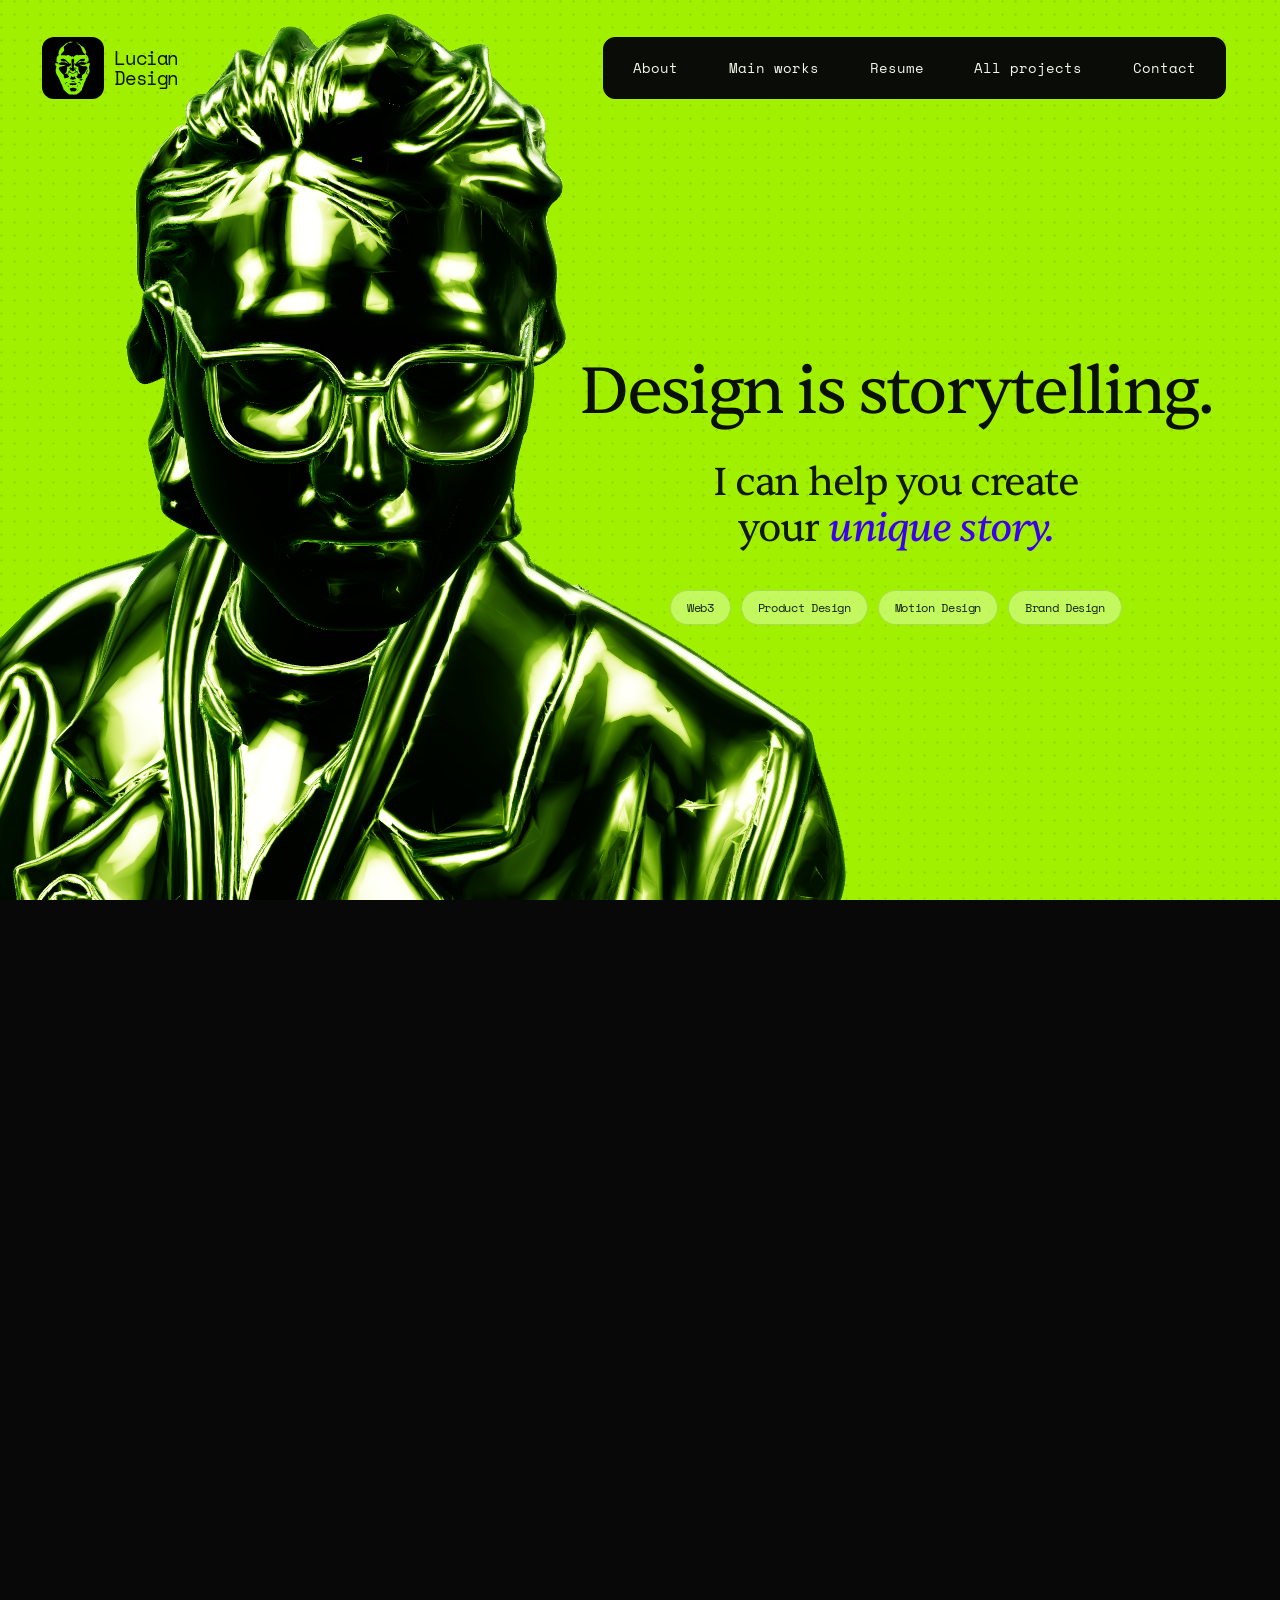
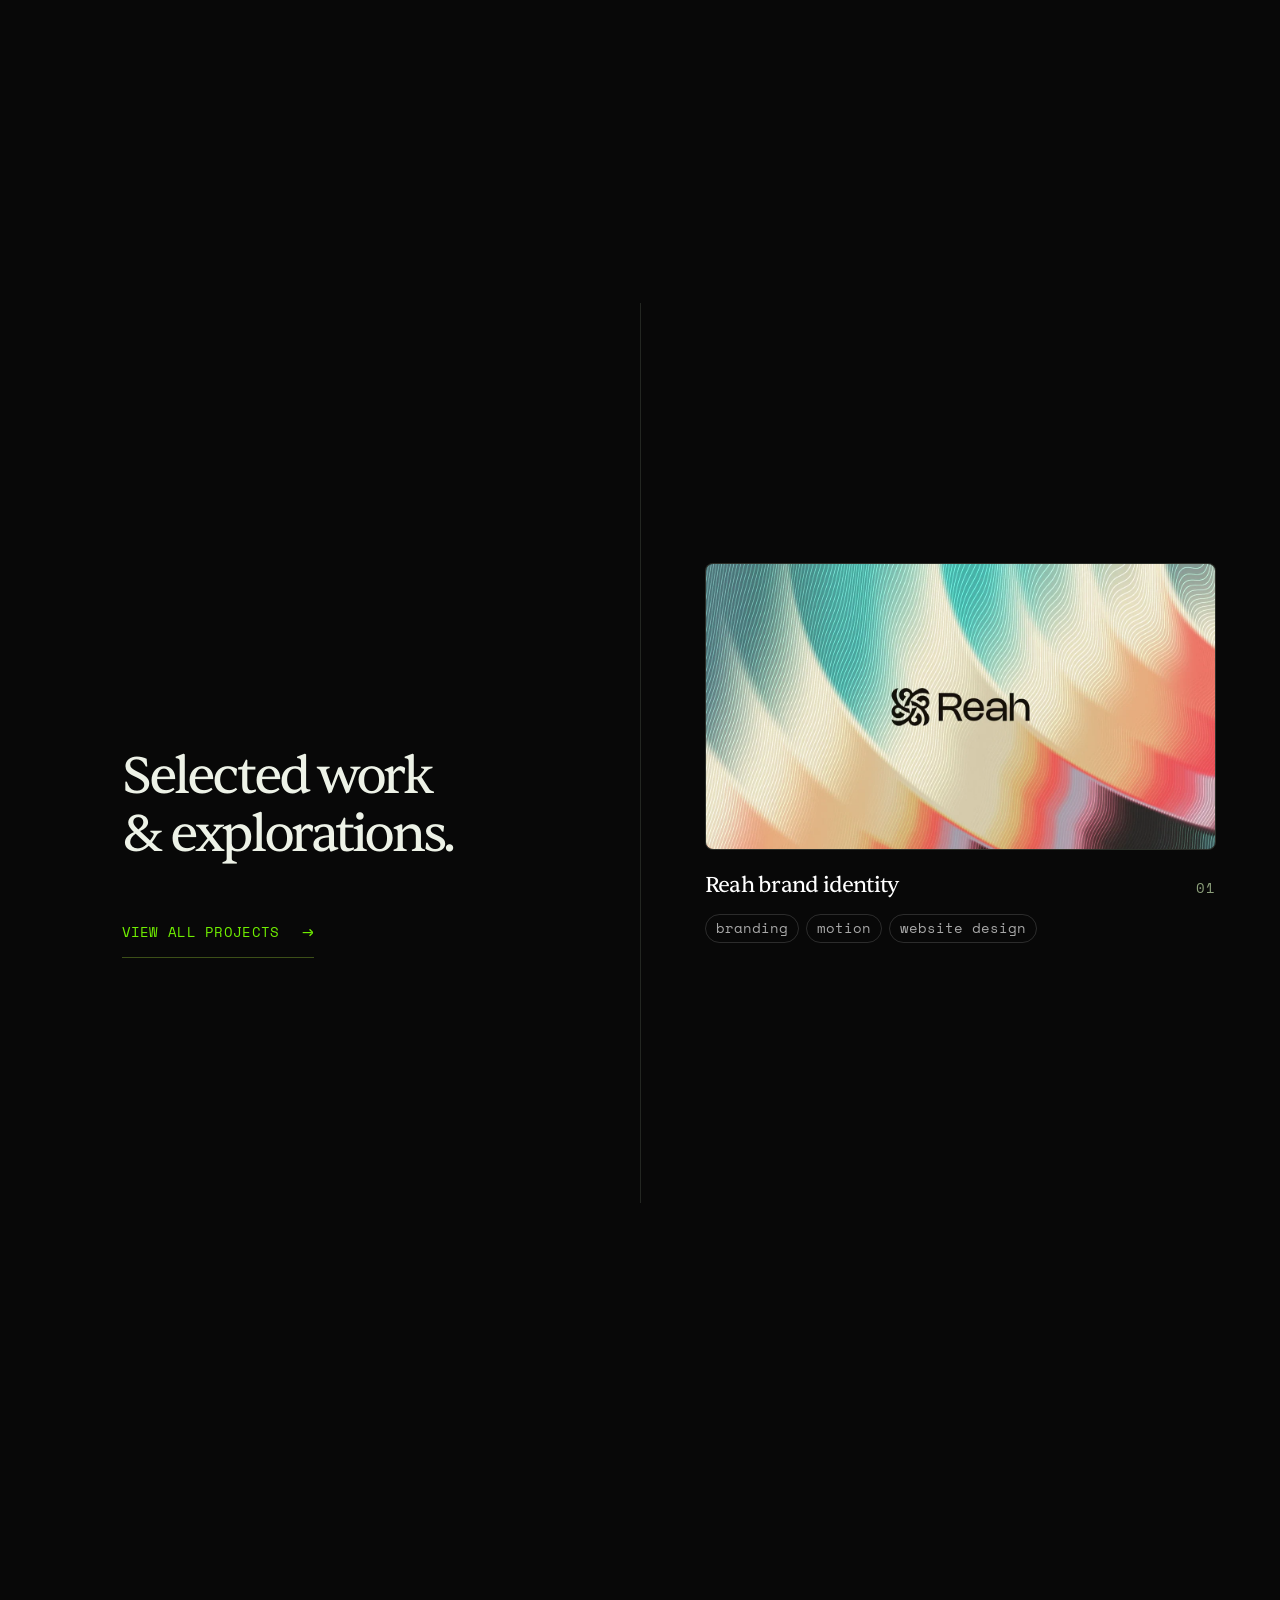
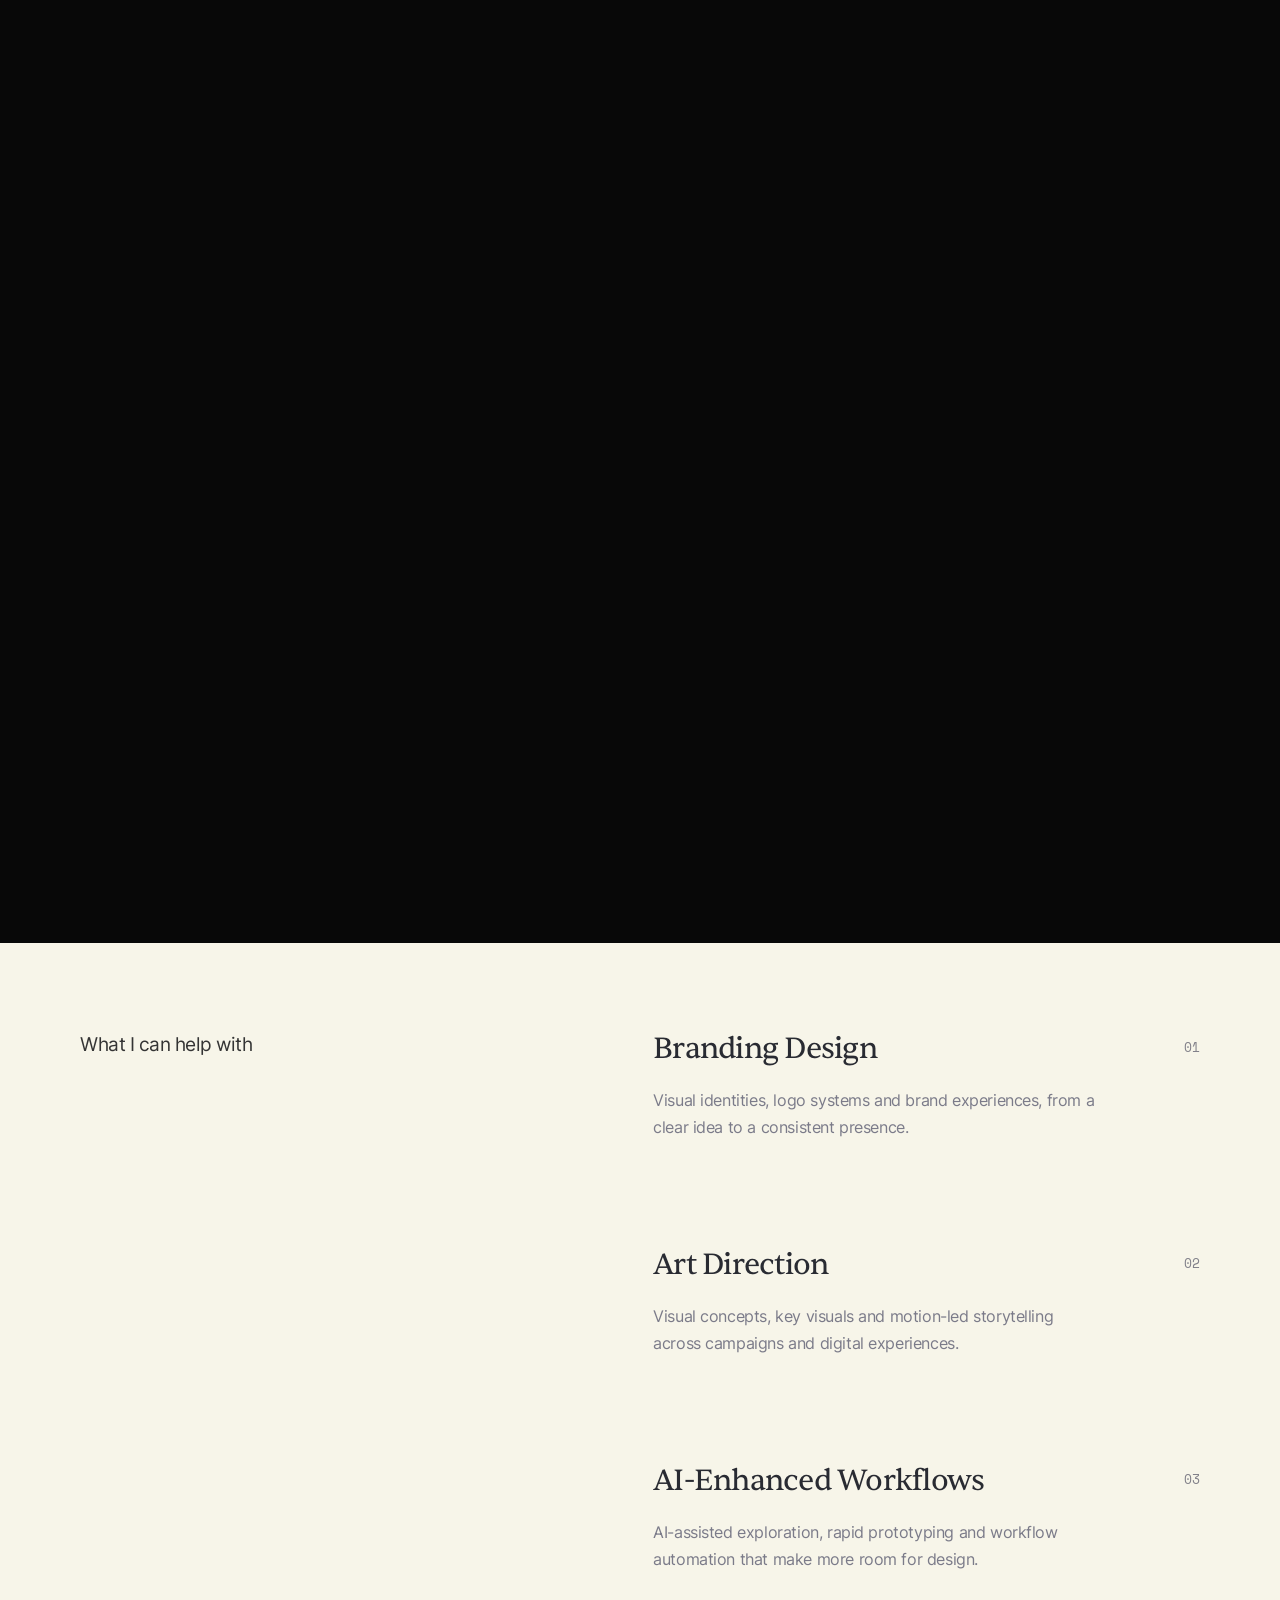
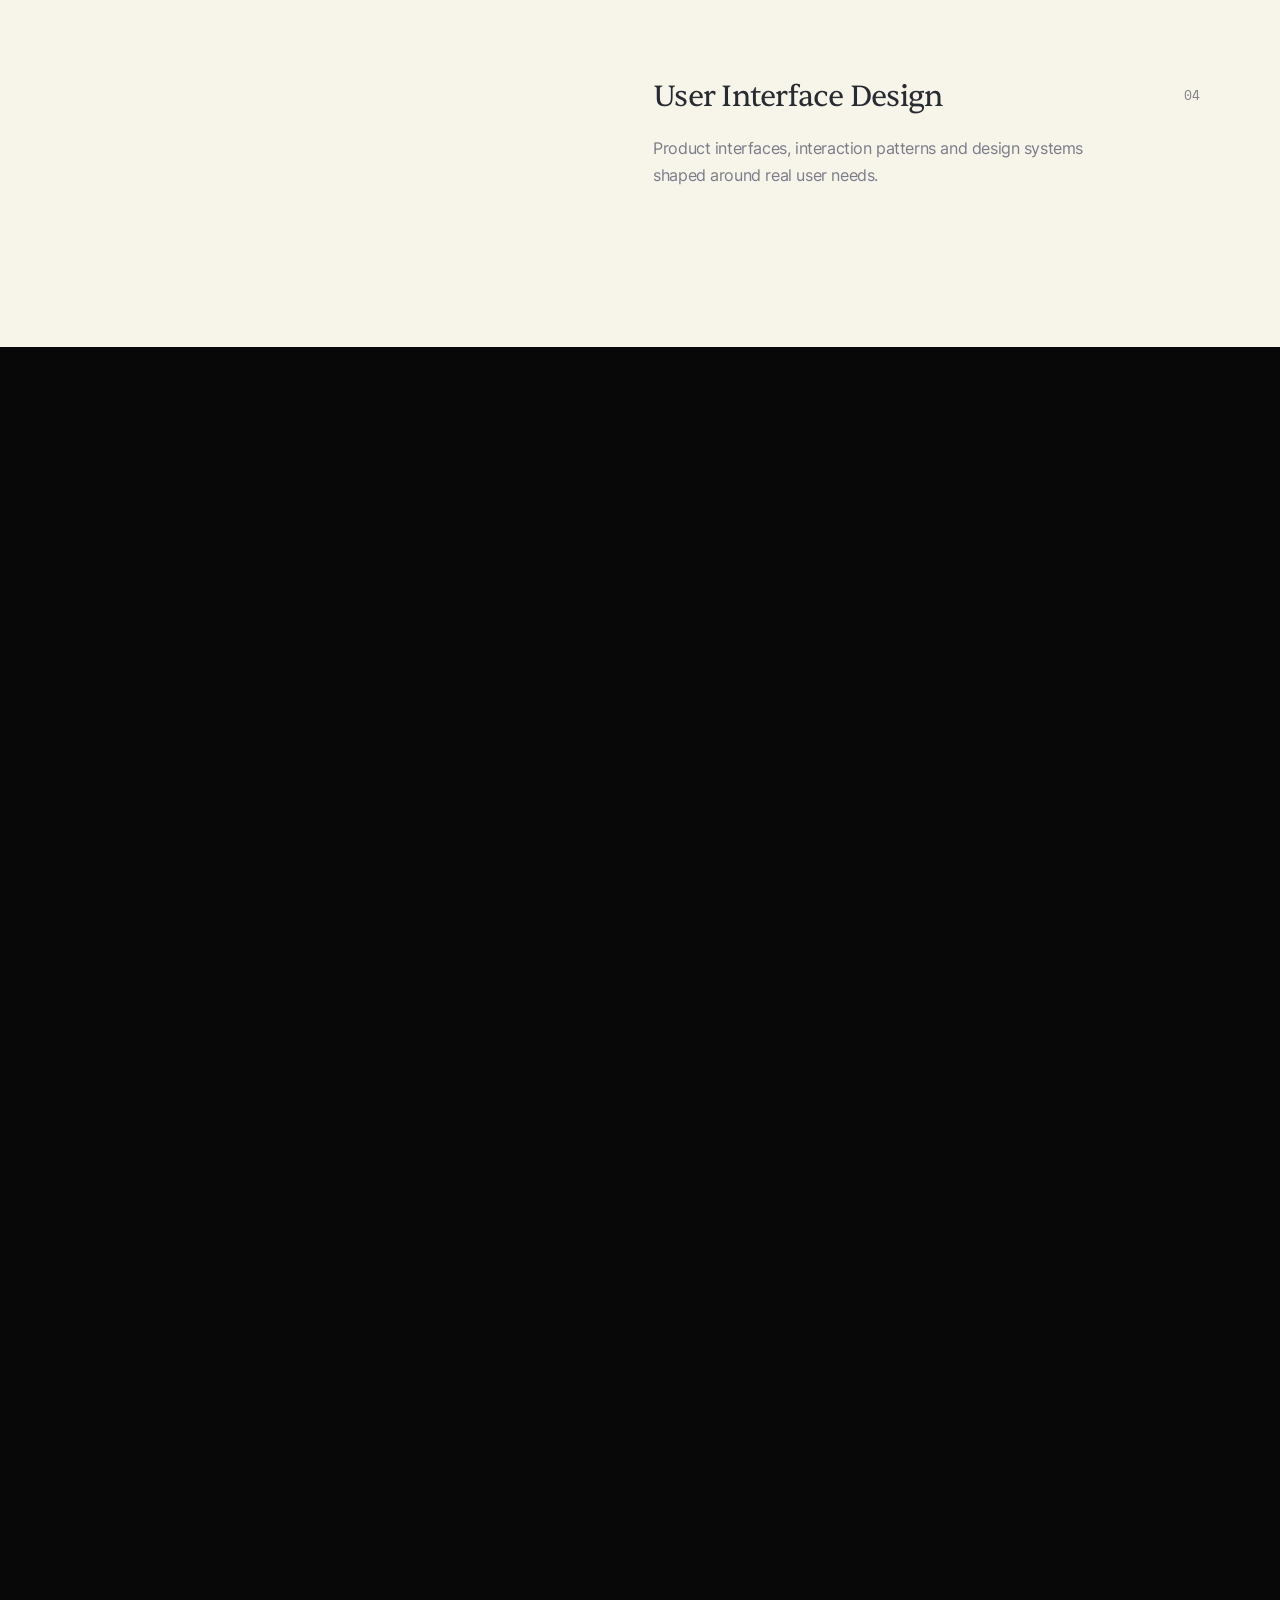
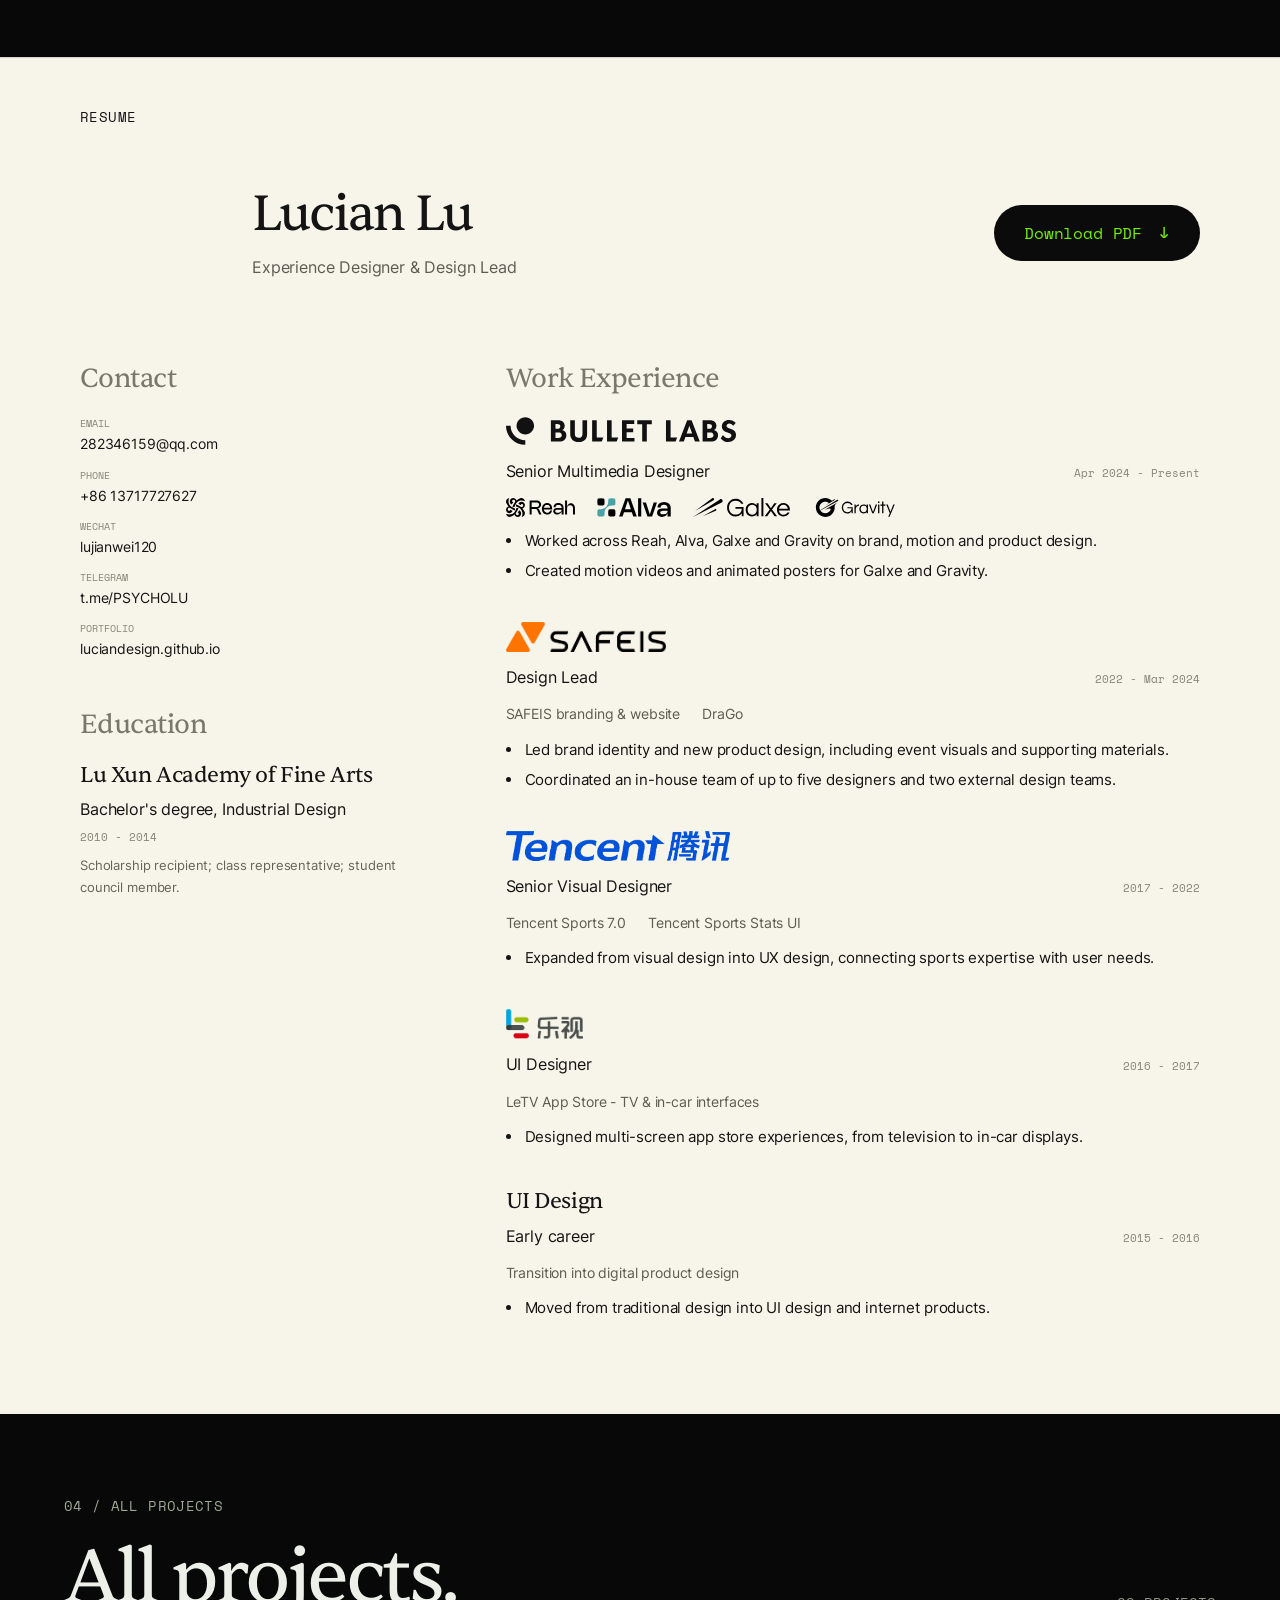
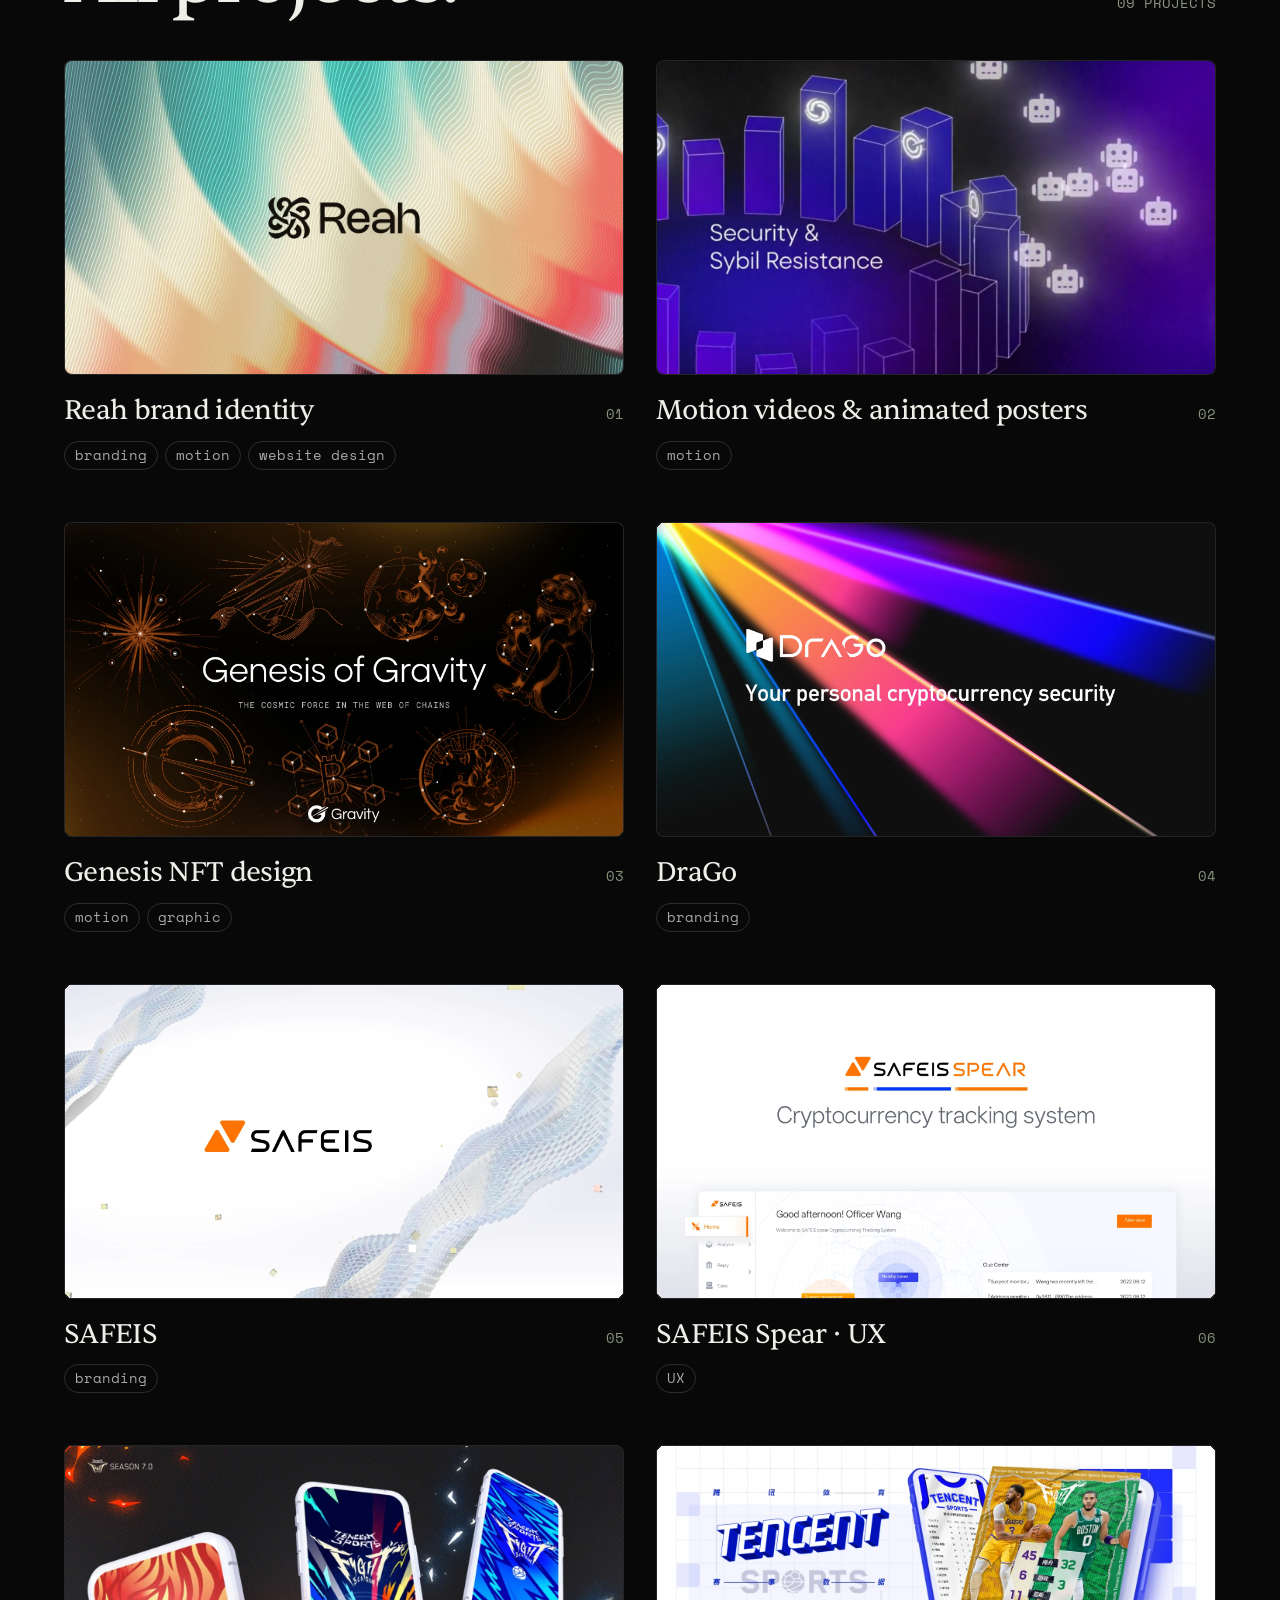
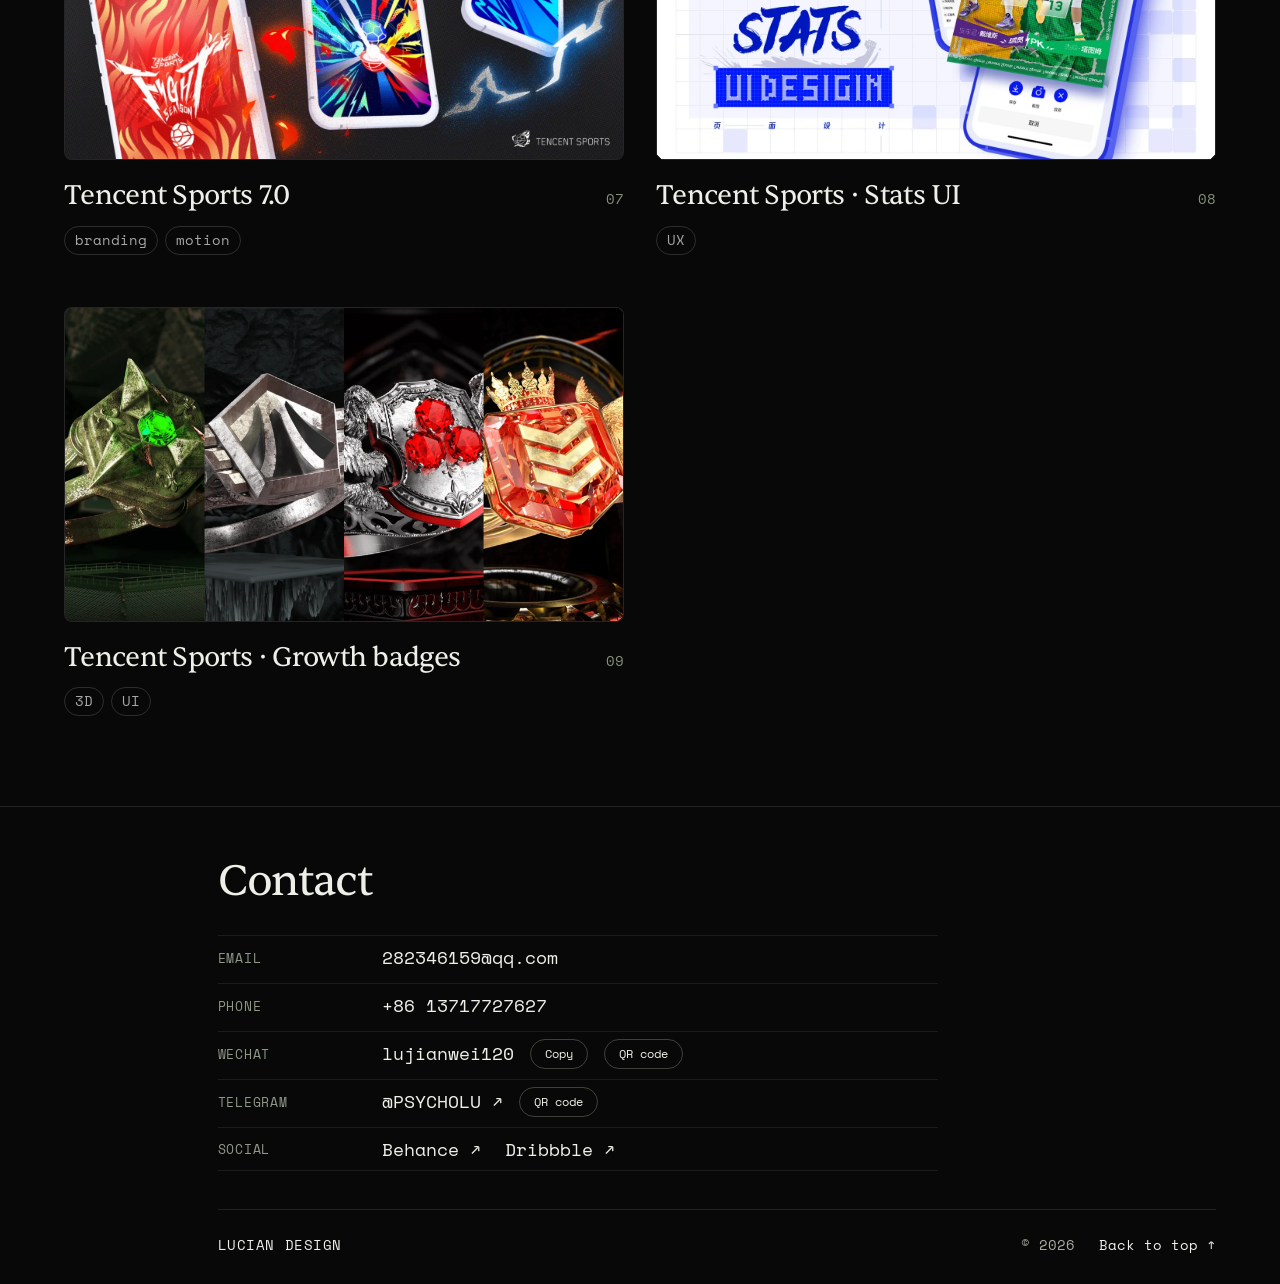
==== commit accb8613: "Homepage: remove the sculpture pause button Co-Authored-By: Claude Opus 5.5 <noreply@anthropic.com>" ====
--- a/index.html
+++ b/index.html
@@ -5,7 +5,7 @@
 <a aria-label="Lucian Design" class="brand" href="#top"><img alt="" class="brand-symbol" src="./assets/lucian-logo.svg" width="800" height="800" decoding="async"/><span>Lucian<br/>Design</span></a><nav aria-label="Main navigation"><a href="#key-facts">About</a><a href="#selected-work">Main works</a><a href="#services">Resume</a><a href="#all-work">All projects</a><a href="#contact">Contact</a></nav>
 <div class="hero-sculpture-slot"><div aria-label="A reflective green metal portrait with softly moving light" class="art" id="art" role="img"><picture class="hero-poster" aria-hidden="true"><source media="(max-width:1200px)" srcset="./assets/hero-poster-mobile.webp" width="375" height="456"/><img alt="" class="poster" fetchpriority="high" decoding="async" src="./assets/hero-poster-desktop.webp" width="1265" height="720"/></picture><canvas aria-hidden="true" id="scene"></canvas><span id="loading">LOADING SCULPTURE</span><p hidden="" id="error">The 3D view couldn't load. Please refresh to try again.</p></div></div>
 <section class="intro" id="intro"><h1>Design is storytelling.</h1><p class="statement">I can help you create<br/>your <em>unique story.</em></p><ul aria-label="Design disciplines" class="disciplines" id="disciplines"><li>Web3</li><li>Product Design</li><li>Motion Design</li><li>Brand Design</li></ul></section>
-<button aria-label="Pause animation" aria-pressed="false" class="pause" id="pause"><span id="pause-icon">Ⅱ</span><span id="pause-label">Pause animation</span></button>
+
 </main>
 <div class="portfolio">
 <section aria-labelledby="facts-title" class="facts section-pad" id="key-facts">
@@ -32,4 +32,4 @@
 </div>
 <aside aria-label="材质与灯光调节面板" class="editor" id="editor" inert=""><header class="editor-header"><div><span>LIVE STUDIO</span><h2>材质与光影</h2></div><button aria-label="收起调节面板" id="panel-close">×</button></header><div class="editor-toolbar"><button id="reset">恢复默认</button><button id="export">导出参数 ↗</button></div><div aria-label="调节分类" class="editor-tabs" role="group"><button aria-pressed="true" data-tab="material">材质</button><button aria-pressed="false" data-tab="light">光源</button><button aria-pressed="false" data-tab="composition">构图</button></div><p class="editor-note">拖动即预览 · 参数自动保存在当前浏览器</p><div id="controls"></div><div class="editor-status" id="editor-status" role="status">正在加载模型…</div></aside></div><button aria-label="打开调节面板" class="panel-open" hidden="" id="panel-open">调整材质与灯光 ↗</button><button aria-controls="contact-dialog" aria-haspopup="dialog" aria-hidden="true" aria-label="Contact me · 查看联系方式" class="avatar-contact" id="avatar-contact" inert="" tabindex="-1"><span class="avatar-viewport" id="avatar-viewport"></span><svg aria-hidden="true" class="contact-ring" viewbox="0 0 144 144"><defs><path d="M72 10a62 62 0 1 1 0 124a62 62 0 1 1 0-124" id="contact-ring-path"></path></defs><text lengthadjust="spacing" textlength="389"><textpath href="#contact-ring-path">Contact me · Contact me · Contact me · </textpath></text></svg><span class="avatar-caption">Contact me <span>↗</span></span></button>
 <dialog aria-labelledby="contact-title" class="contact-dialog" id="contact-dialog"><button aria-label="关闭联系方式" class="contact-close">×</button><div class="contact-profile"><span class="contact-portrait"><img alt="Lucian 的金属雕像头像" src="./assets/poster.webp"/></span><div><span class="section-kicker">LET'S CONNECT</span><h2 id="contact-title">Contact me</h2><p>Lucian Design</p></div></div><div aria-label="Contact language" class="contact-language" role="group"><button aria-pressed="true" data-contact-language="en">EN</button><button aria-pressed="false" data-contact-language="zh">中文</button></div><div id="contact-links"><p class="contact-pending">联系方式待补充</p><p class="contact-pending-detail">邮箱、微信及社交主页会显示在这里。</p></div></dialog><dialog class="contact-qr-dialog" id="contact-qr-dialog" aria-labelledby="contact-qr-title"><button class="contact-qr-close" type="button" aria-label="Close QR code">×</button><p class="section-kicker">SCAN TO CONNECT</p><h2 id="contact-qr-title">Telegram</h2><img id="contact-qr-image" alt="Telegram contact QR code" width="4872" height="5486"/><a id="contact-qr-link" href="https://t.me/PSYCHOLU" target="_blank" rel="noopener noreferrer">@PSYCHOLU ↗</a></dialog><span class="contact-copy-status" role="status" aria-live="polite" id="contact-copy-status"></span>
-<script src="./app.js?v=contact-stop-1" type="module"></script><script src="./portfolio.js?v=wechat-qr-1" type="module"></script><script src="./work-interactions.js?v=no-capability-hover-1" type="module"></script></body></html>
+<script src="./app.js?v=no-pause-1" type="module"></script><script src="./portfolio.js?v=wechat-qr-1" type="module"></script><script src="./work-interactions.js?v=no-capability-hover-1" type="module"></script></body></html>
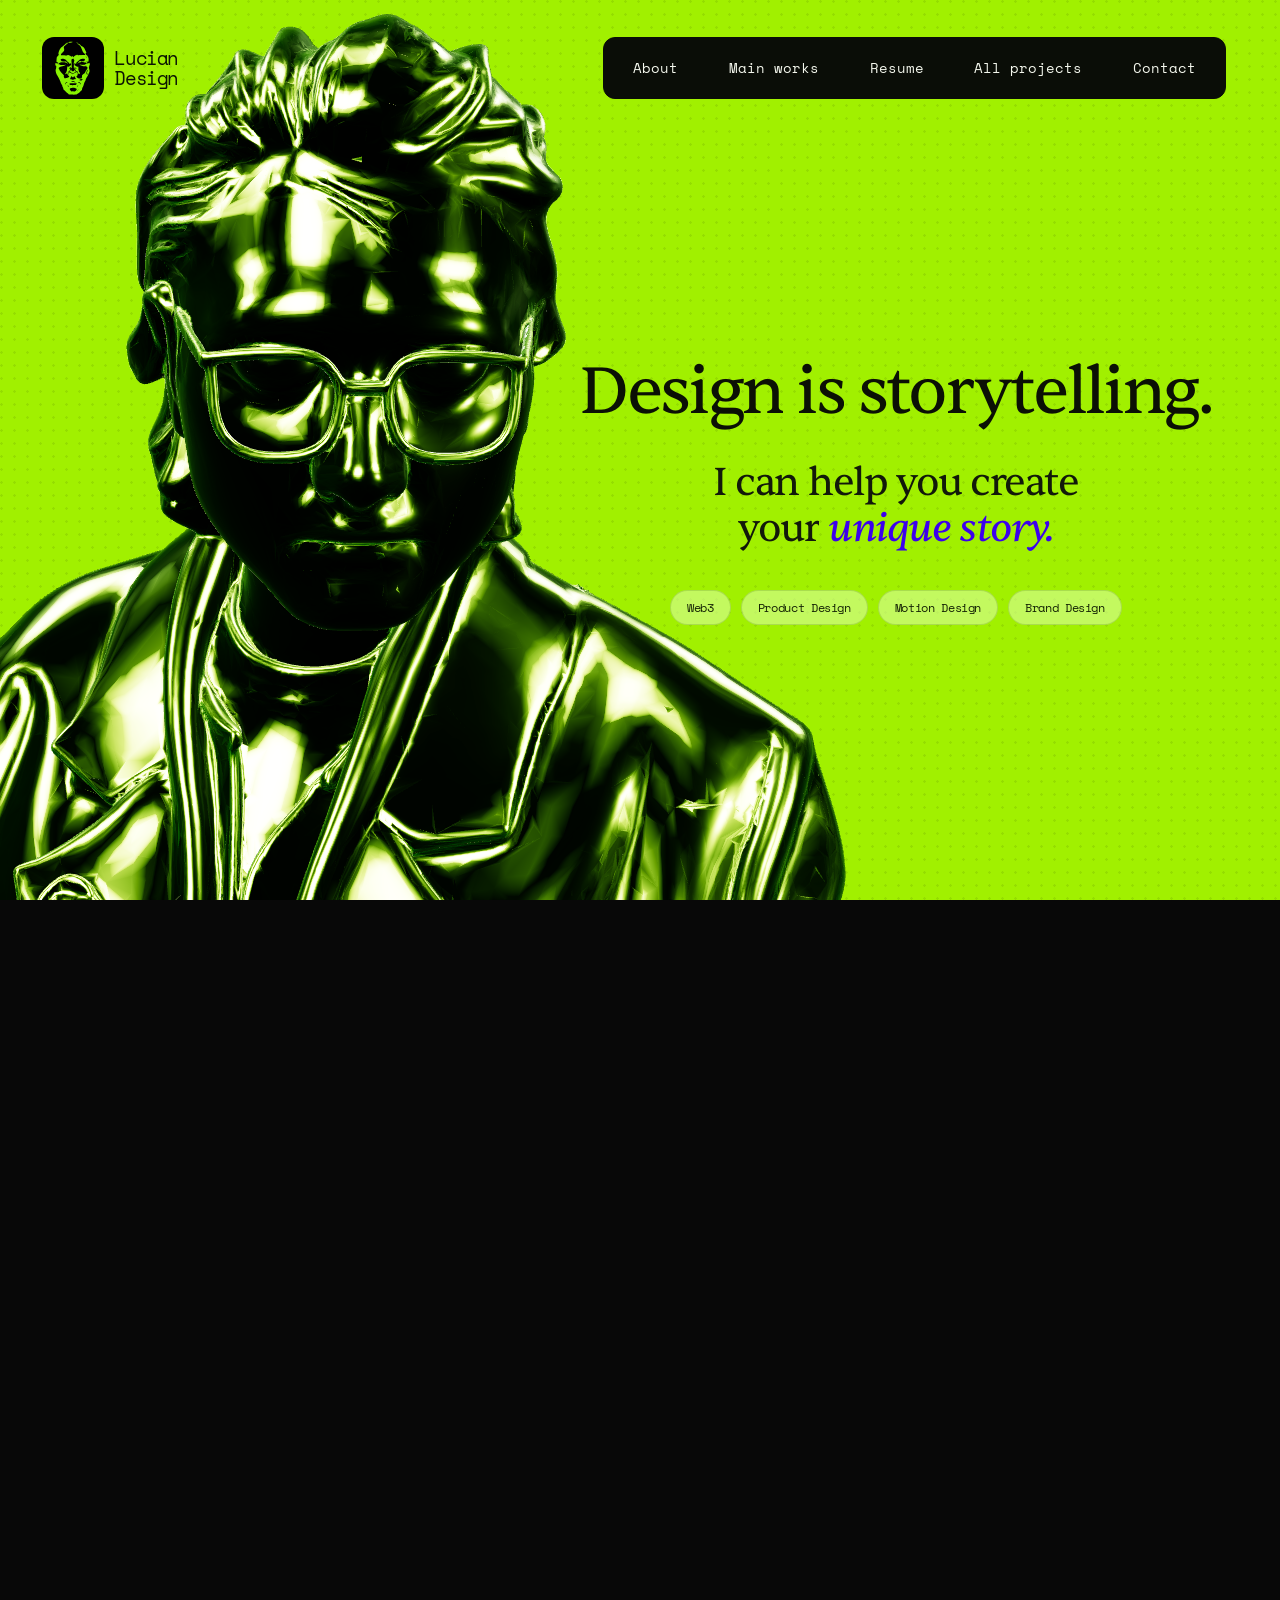
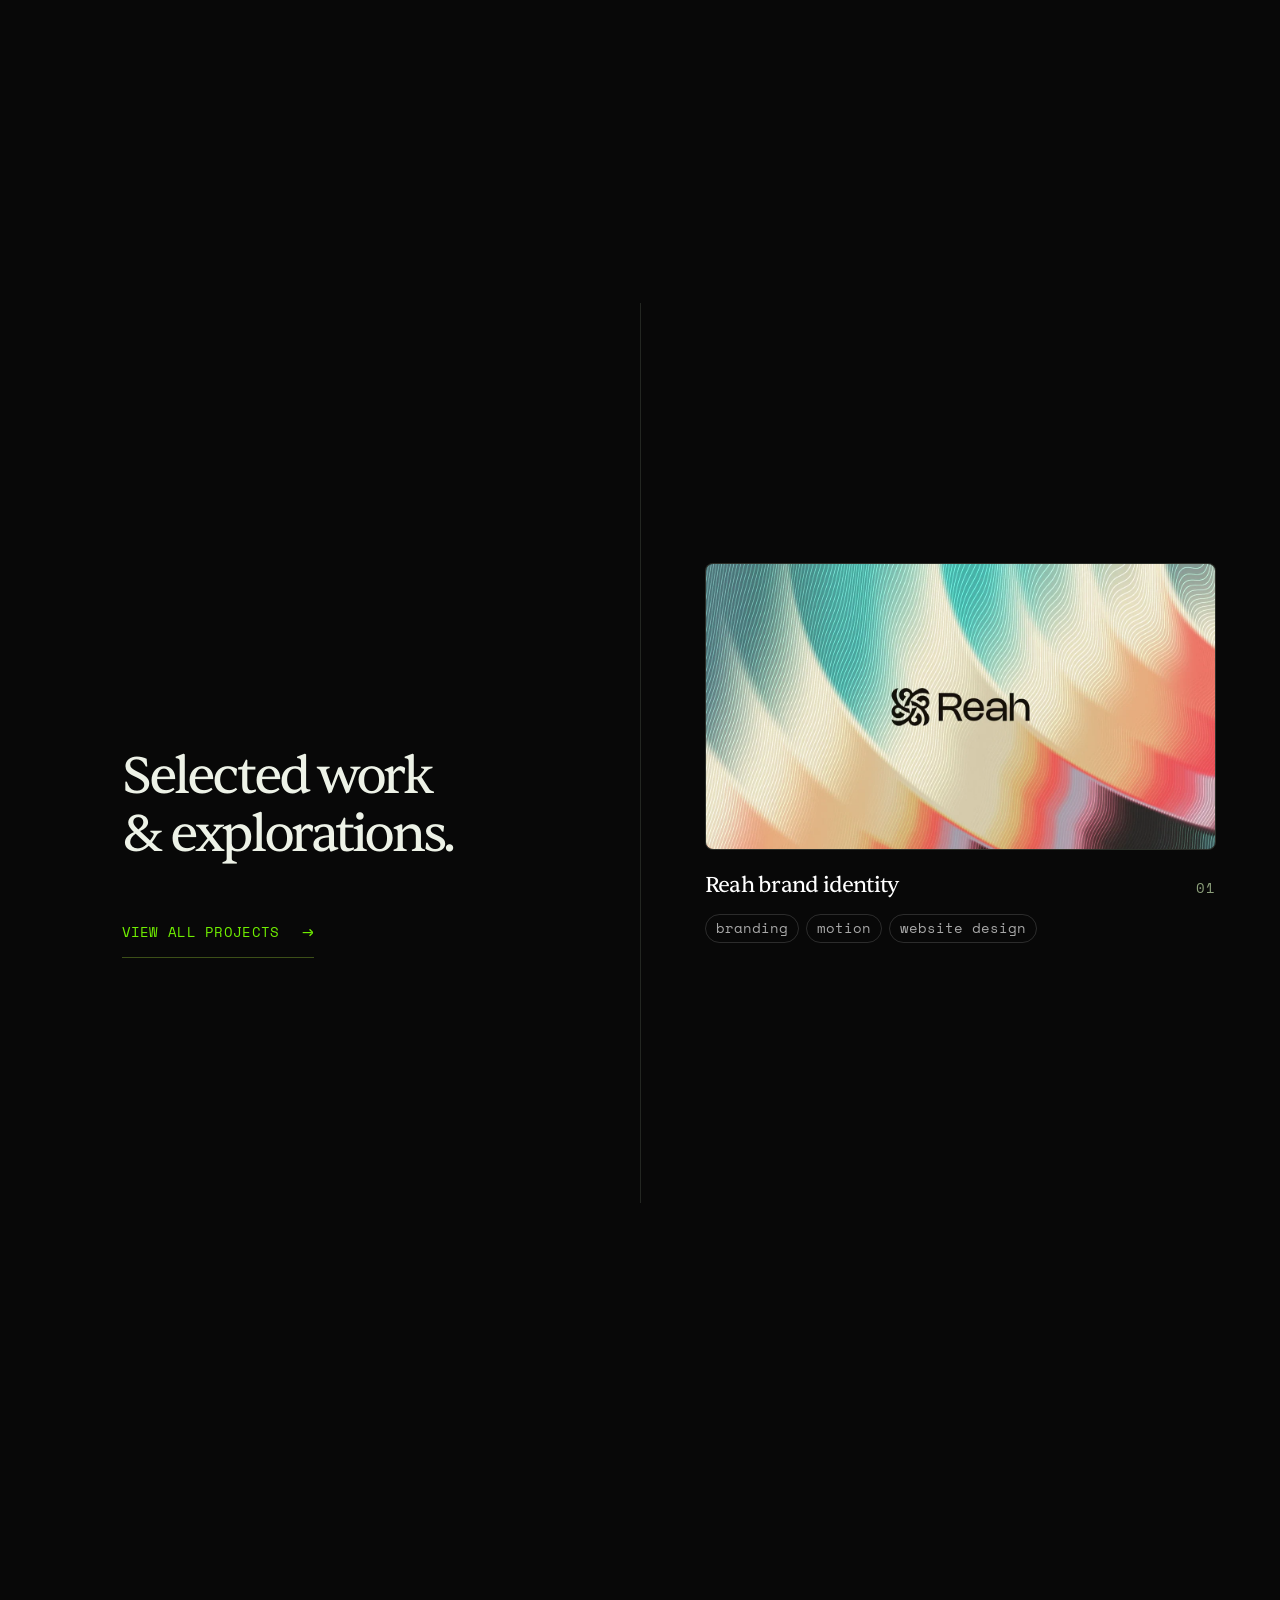
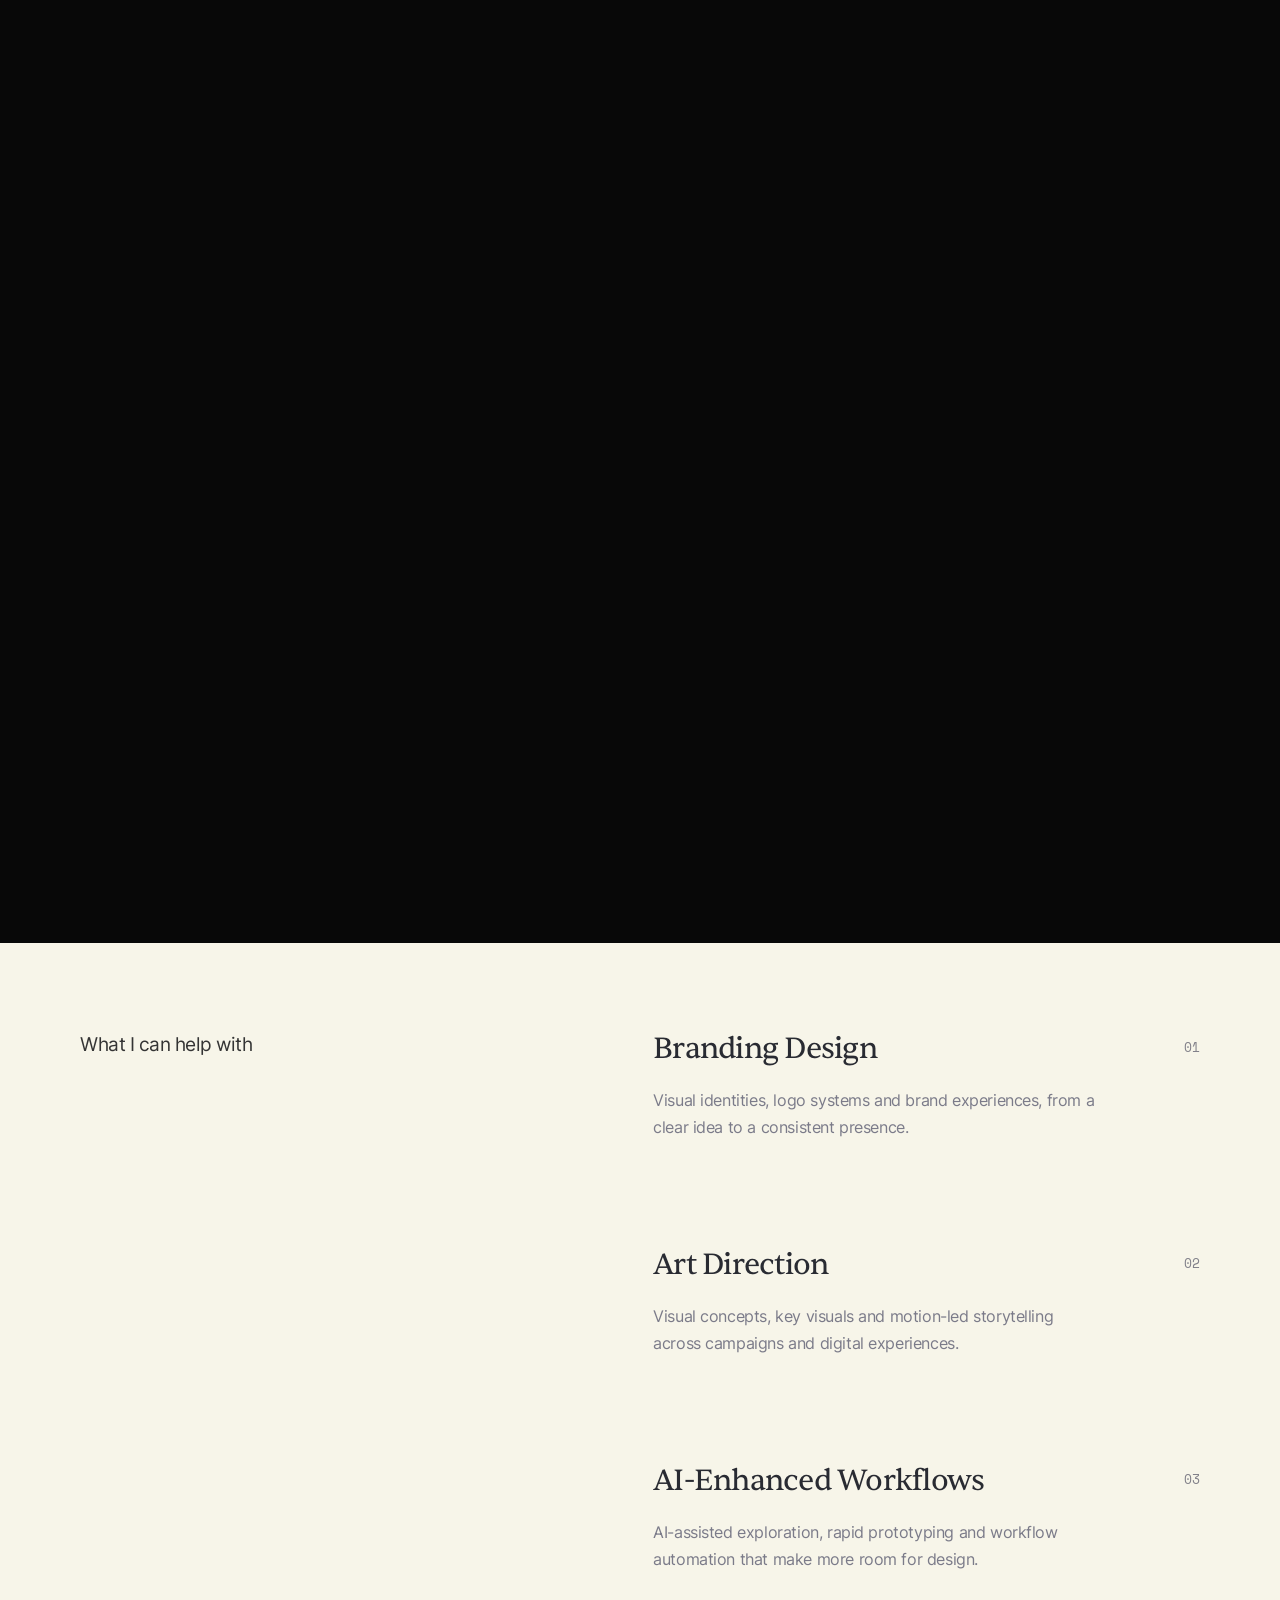
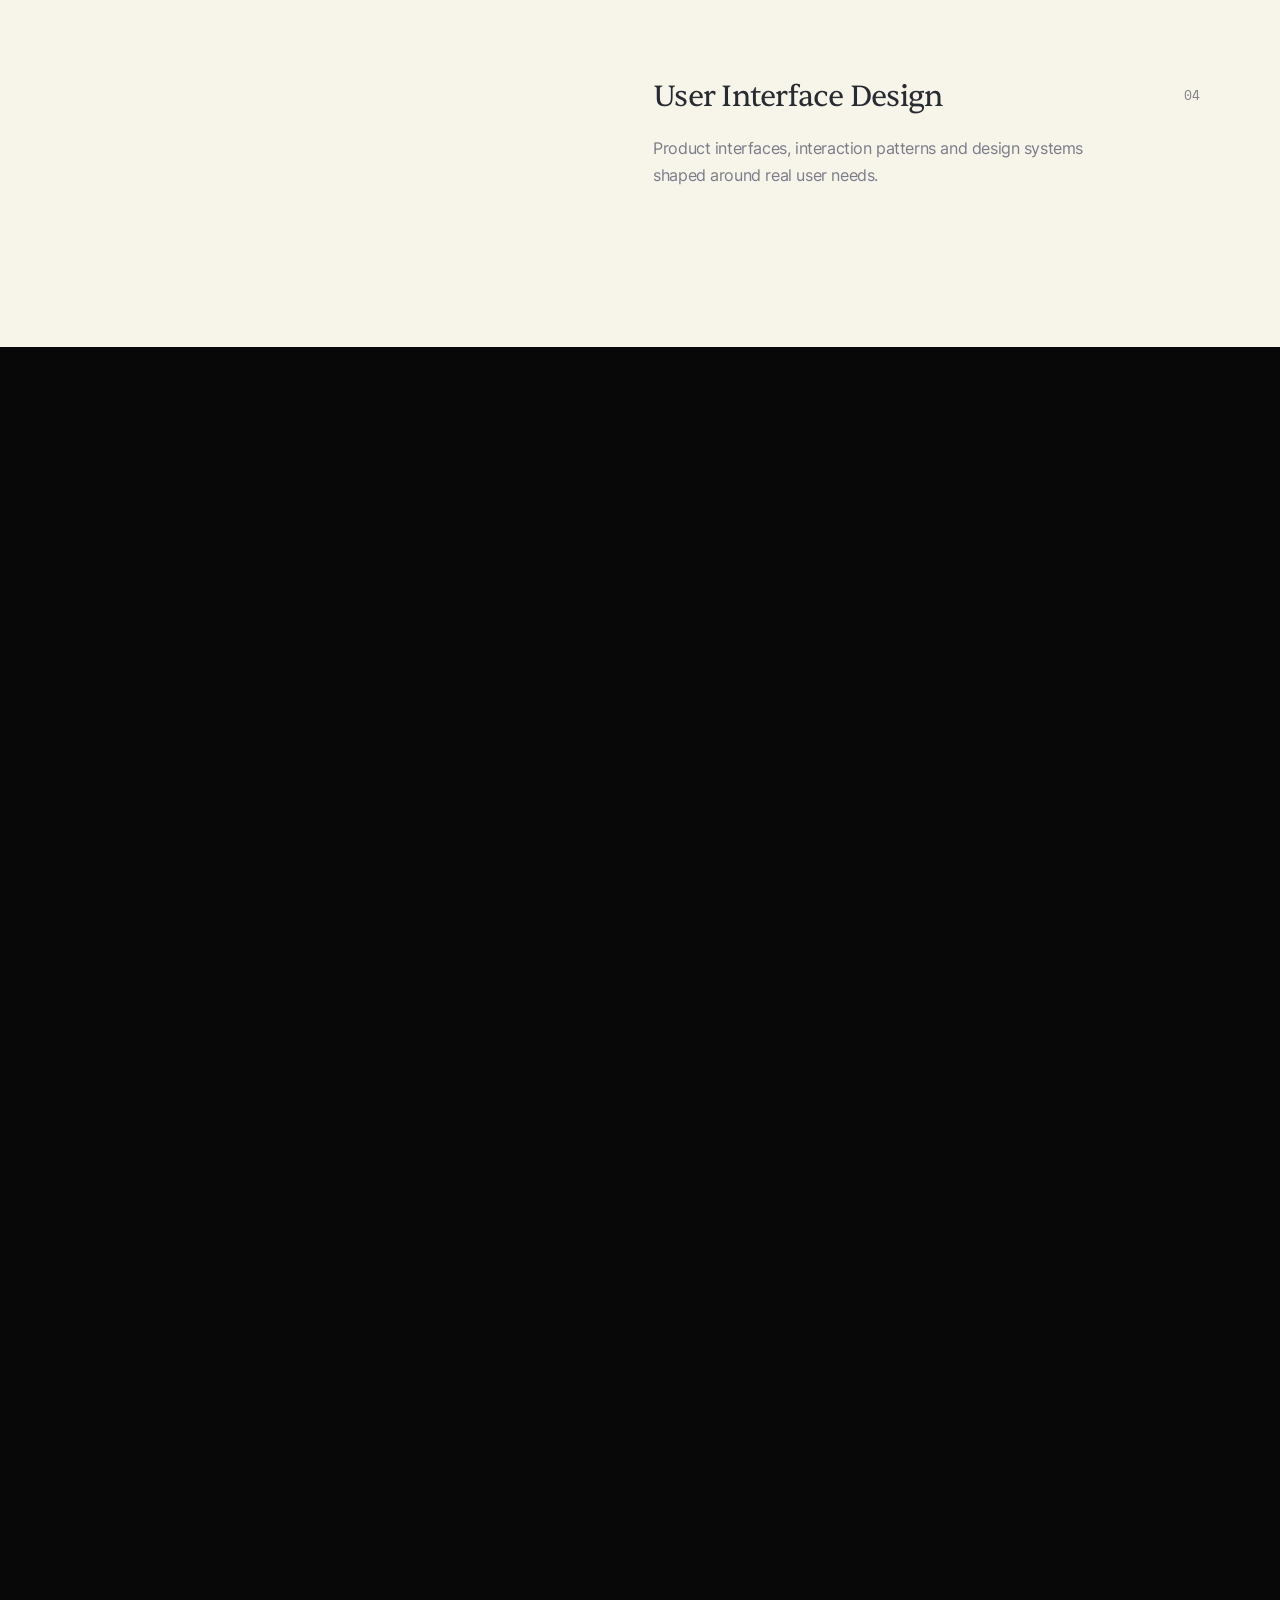
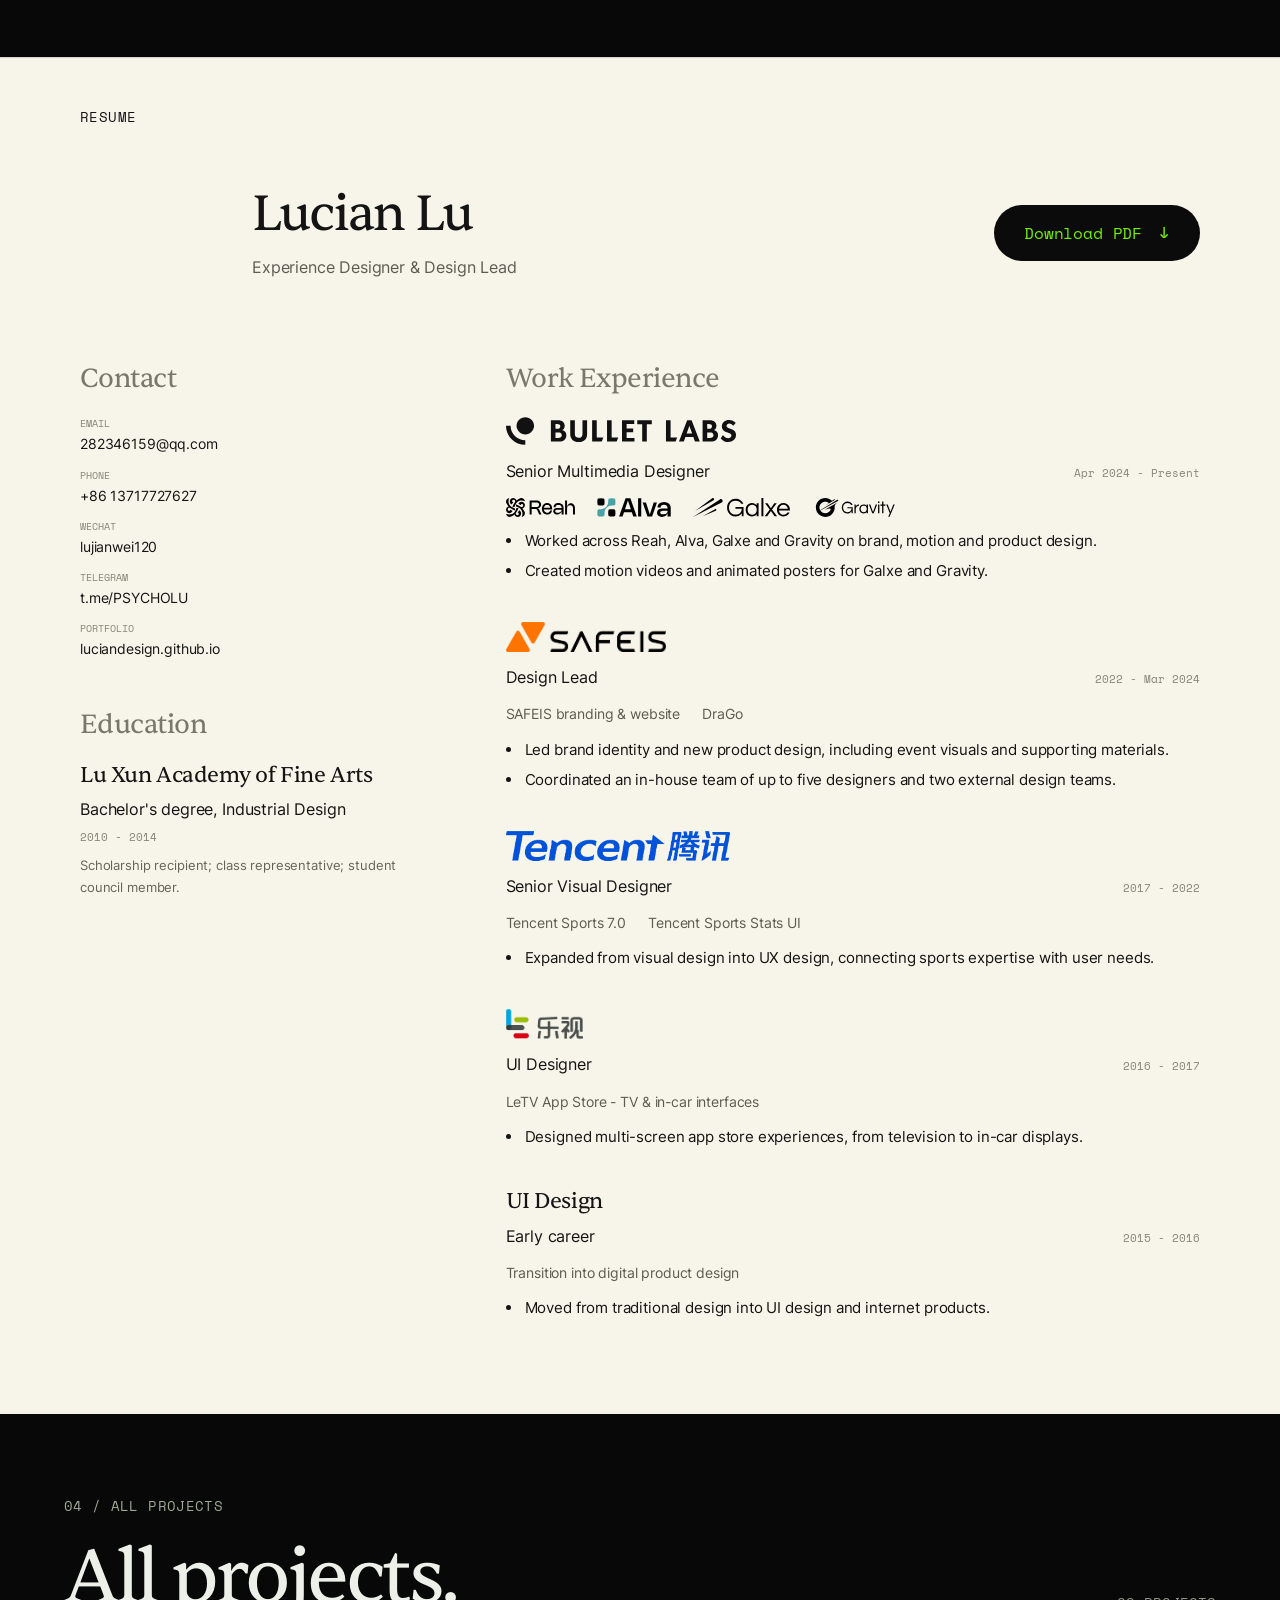
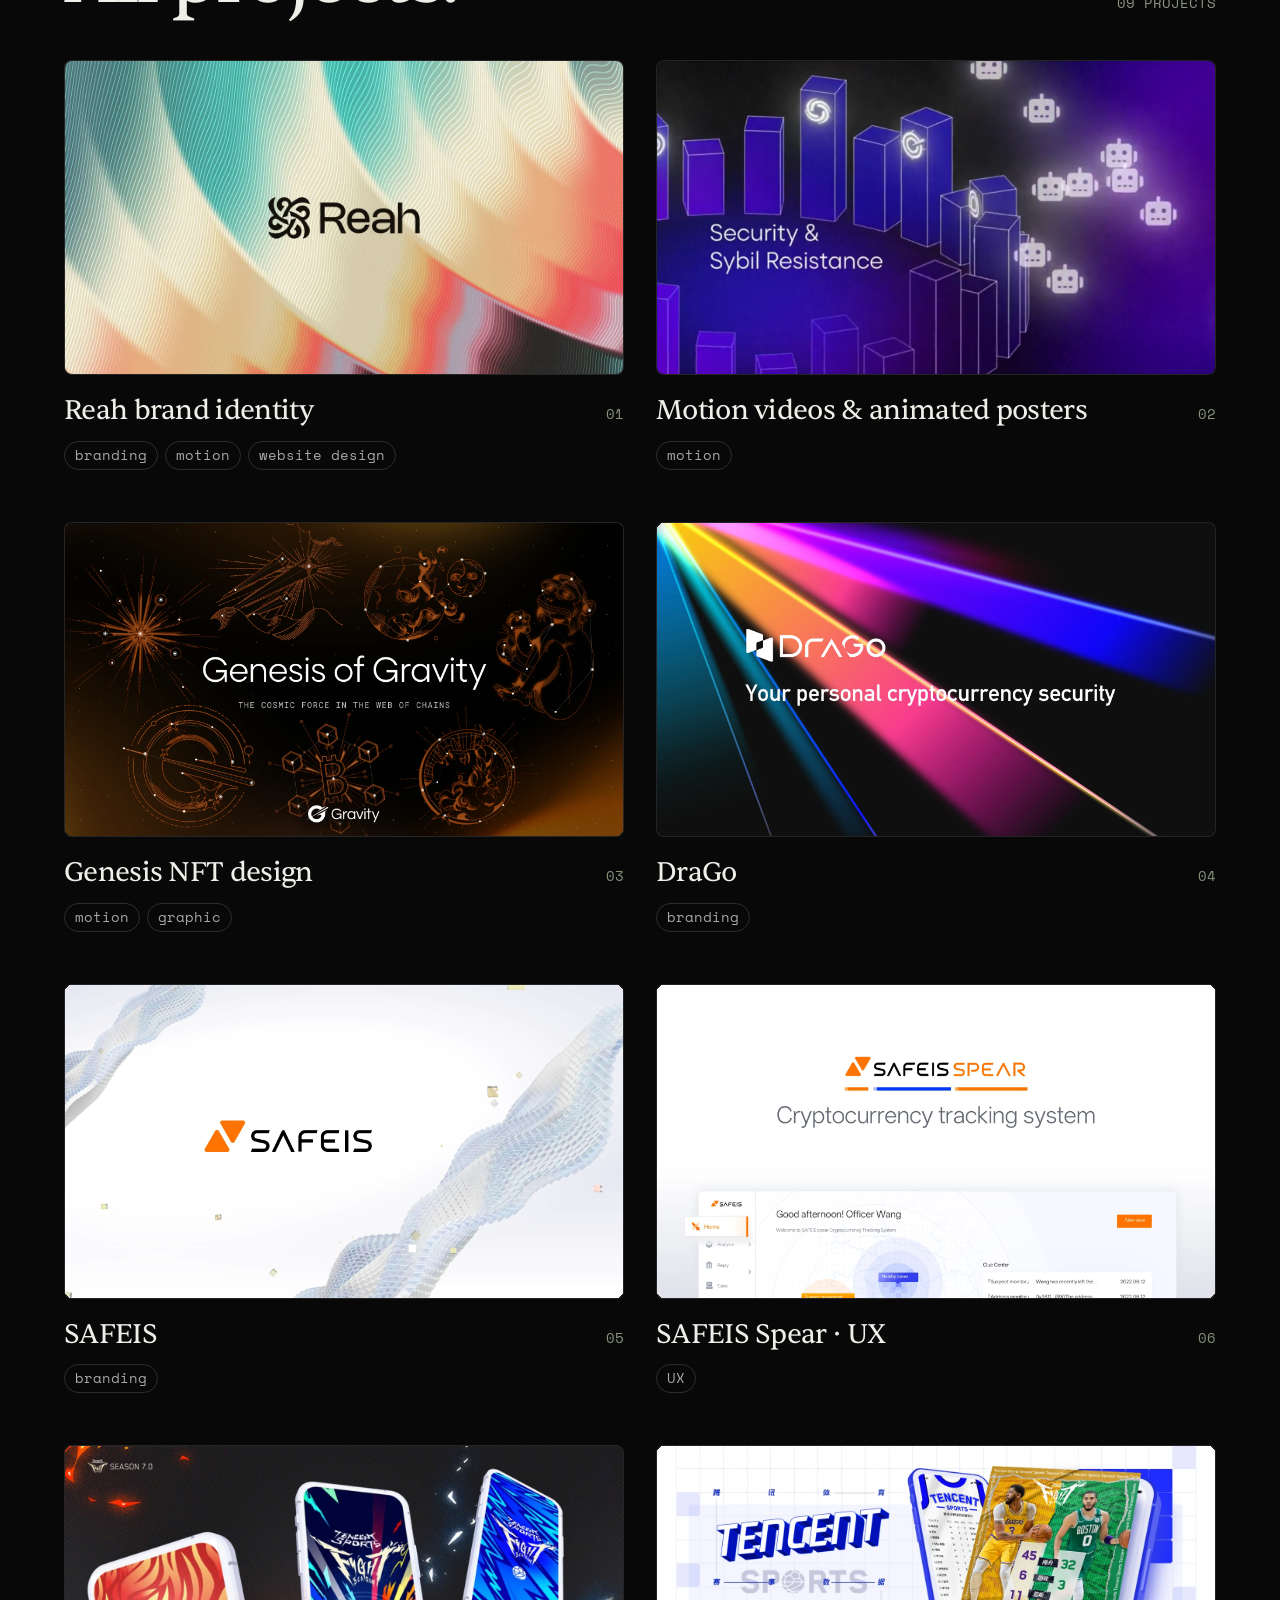
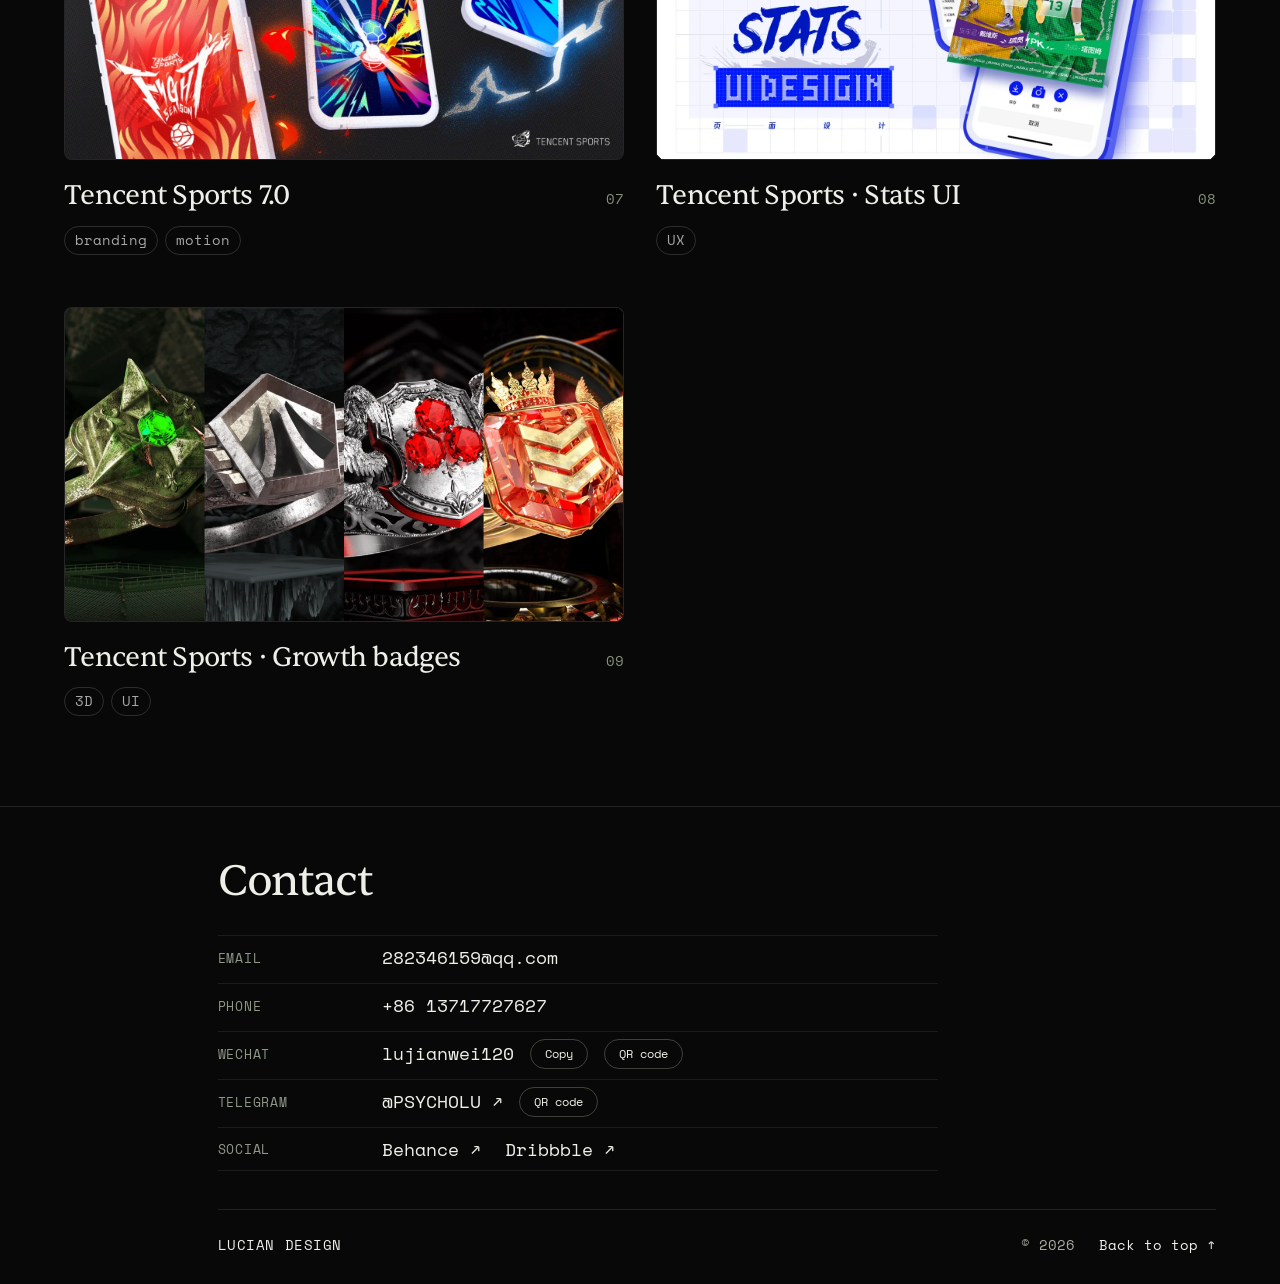
==== commit 57bbf22c: "Loading sweep on every page; load videos earlier, keep them longer, resume after scroll-back Co-Auth" ====
--- a/index.html
+++ b/index.html
@@ -32,4 +32,4 @@
 </div>
 <aside aria-label="材质与灯光调节面板" class="editor" id="editor" inert=""><header class="editor-header"><div><span>LIVE STUDIO</span><h2>材质与光影</h2></div><button aria-label="收起调节面板" id="panel-close">×</button></header><div class="editor-toolbar"><button id="reset">恢复默认</button><button id="export">导出参数 ↗</button></div><div aria-label="调节分类" class="editor-tabs" role="group"><button aria-pressed="true" data-tab="material">材质</button><button aria-pressed="false" data-tab="light">光源</button><button aria-pressed="false" data-tab="composition">构图</button></div><p class="editor-note">拖动即预览 · 参数自动保存在当前浏览器</p><div id="controls"></div><div class="editor-status" id="editor-status" role="status">正在加载模型…</div></aside></div><button aria-label="打开调节面板" class="panel-open" hidden="" id="panel-open">调整材质与灯光 ↗</button><button aria-controls="contact-dialog" aria-haspopup="dialog" aria-hidden="true" aria-label="Contact me · 查看联系方式" class="avatar-contact" id="avatar-contact" inert="" tabindex="-1"><span class="avatar-viewport" id="avatar-viewport"></span><svg aria-hidden="true" class="contact-ring" viewbox="0 0 144 144"><defs><path d="M72 10a62 62 0 1 1 0 124a62 62 0 1 1 0-124" id="contact-ring-path"></path></defs><text lengthadjust="spacing" textlength="389"><textpath href="#contact-ring-path">Contact me · Contact me · Contact me · </textpath></text></svg><span class="avatar-caption">Contact me <span>↗</span></span></button>
 <dialog aria-labelledby="contact-title" class="contact-dialog" id="contact-dialog"><button aria-label="关闭联系方式" class="contact-close">×</button><div class="contact-profile"><span class="contact-portrait"><img alt="Lucian 的金属雕像头像" src="./assets/poster.webp"/></span><div><span class="section-kicker">LET'S CONNECT</span><h2 id="contact-title">Contact me</h2><p>Lucian Design</p></div></div><div aria-label="Contact language" class="contact-language" role="group"><button aria-pressed="true" data-contact-language="en">EN</button><button aria-pressed="false" data-contact-language="zh">中文</button></div><div id="contact-links"><p class="contact-pending">联系方式待补充</p><p class="contact-pending-detail">邮箱、微信及社交主页会显示在这里。</p></div></dialog><dialog class="contact-qr-dialog" id="contact-qr-dialog" aria-labelledby="contact-qr-title"><button class="contact-qr-close" type="button" aria-label="Close QR code">×</button><p class="section-kicker">SCAN TO CONNECT</p><h2 id="contact-qr-title">Telegram</h2><img id="contact-qr-image" alt="Telegram contact QR code" width="4872" height="5486"/><a id="contact-qr-link" href="https://t.me/PSYCHOLU" target="_blank" rel="noopener noreferrer">@PSYCHOLU ↗</a></dialog><span class="contact-copy-status" role="status" aria-live="polite" id="contact-copy-status"></span>
-<script src="./app.js?v=no-pause-1" type="module"></script><script src="./portfolio.js?v=wechat-qr-1" type="module"></script><script src="./work-interactions.js?v=no-capability-hover-1" type="module"></script></body></html>
+<script src="./app.js?v=no-pause-1" type="module"></script><script src="./portfolio.js?v=wechat-qr-1" type="module"></script><script src="./work-interactions.js?v=no-capability-hover-1" type="module"></script><script src="./media-loading.js?v=1" defer></script></body></html>
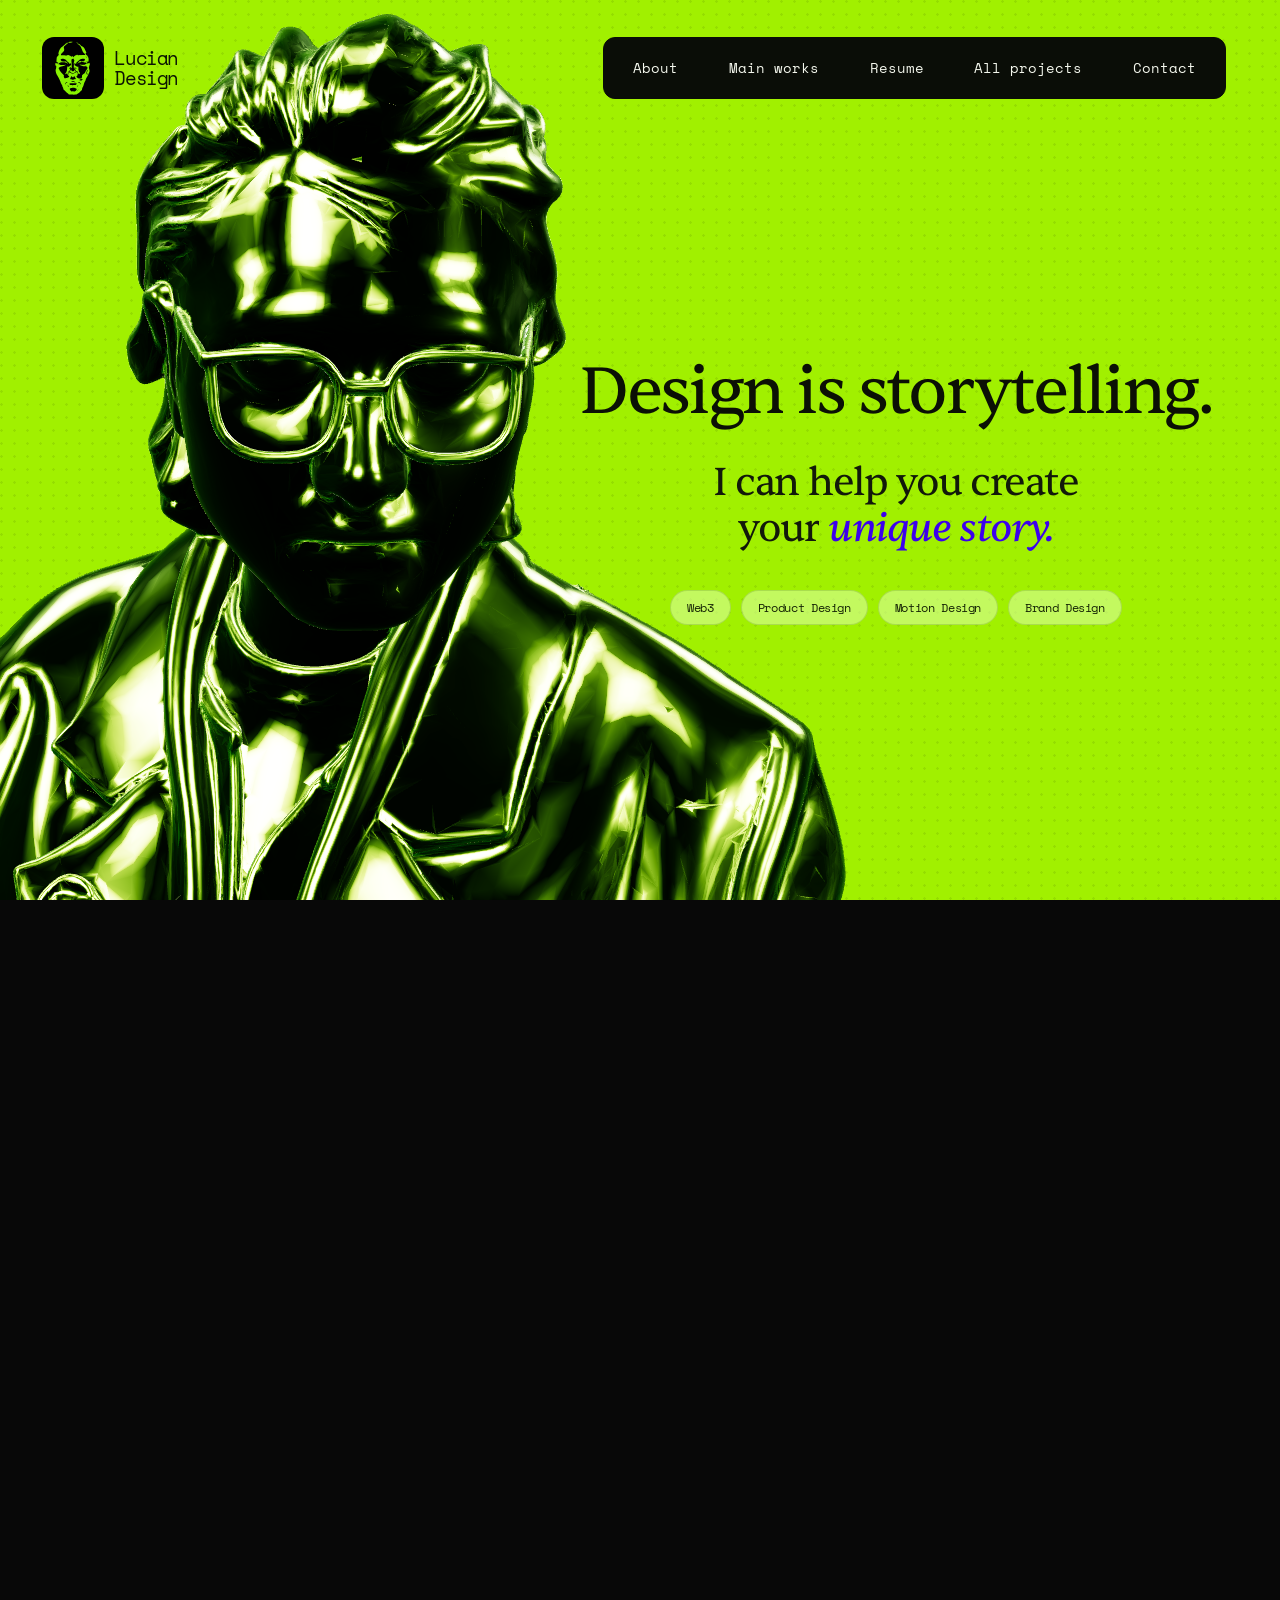
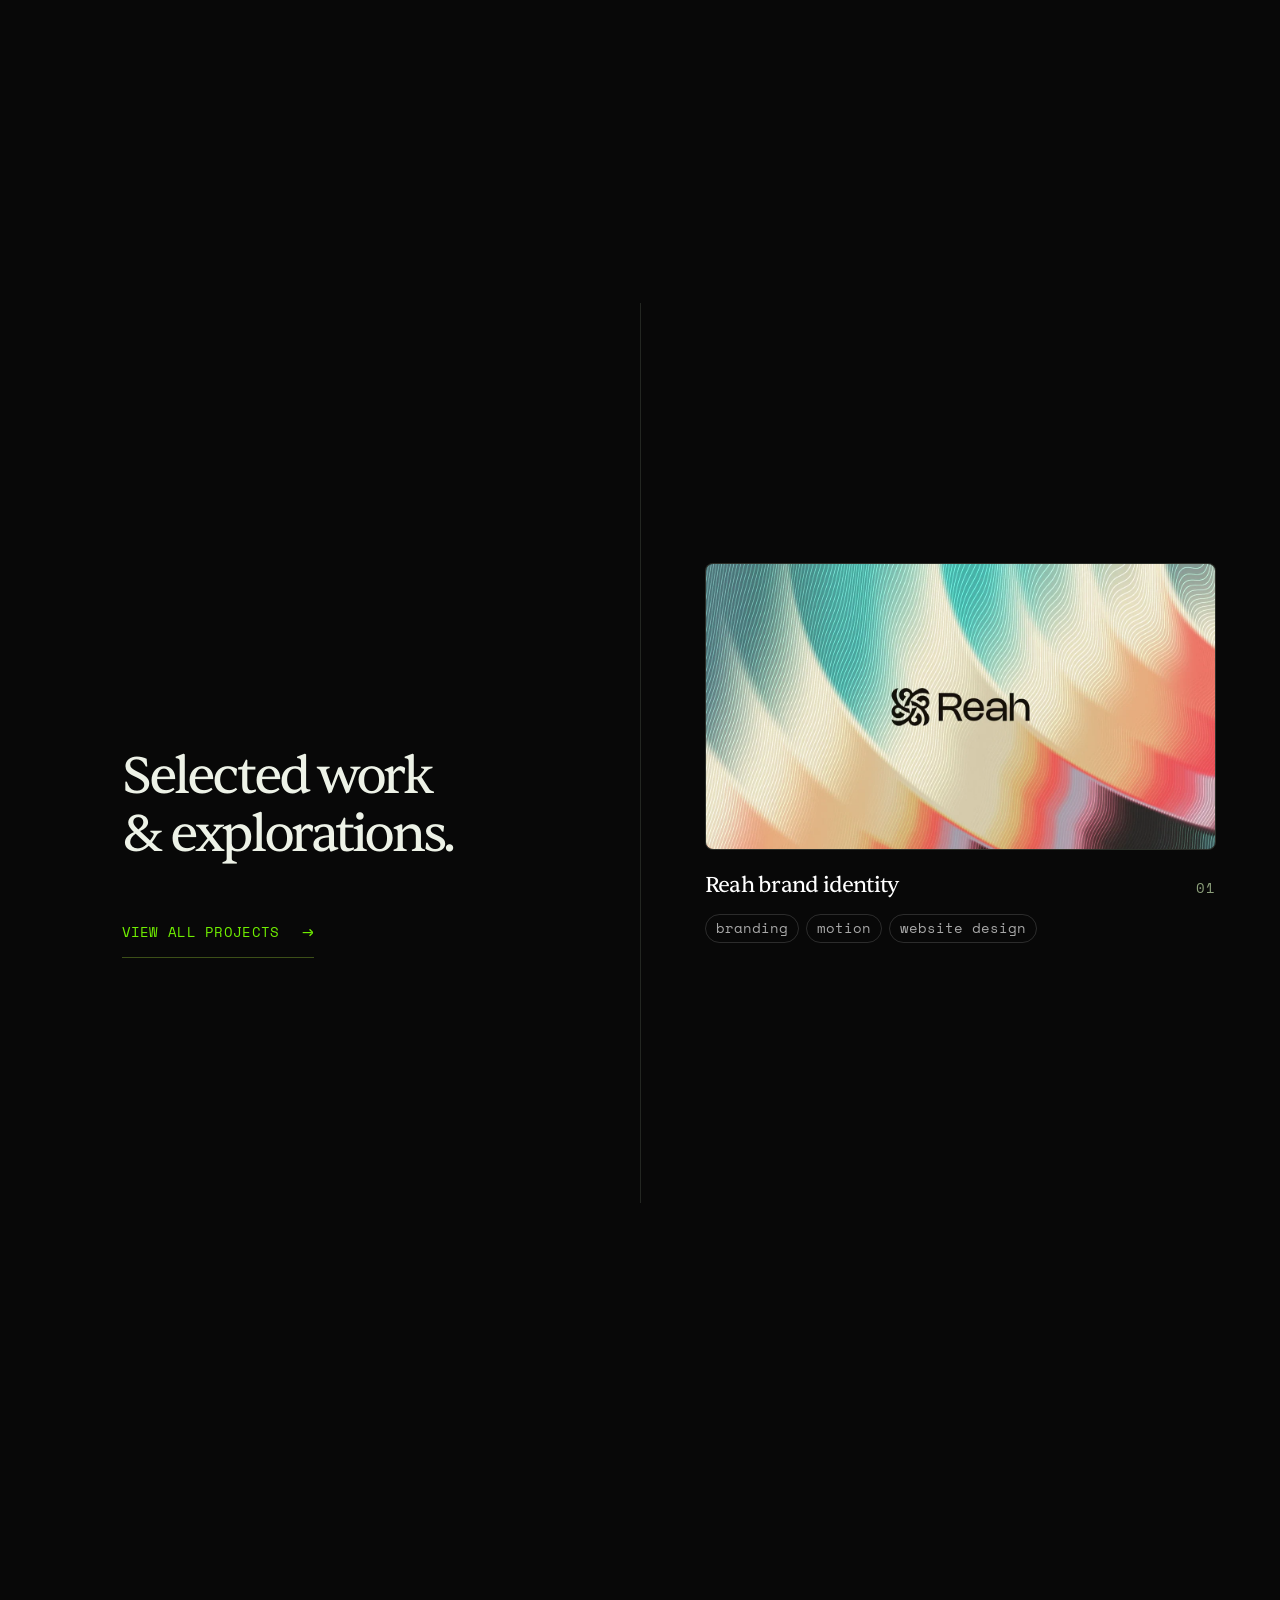
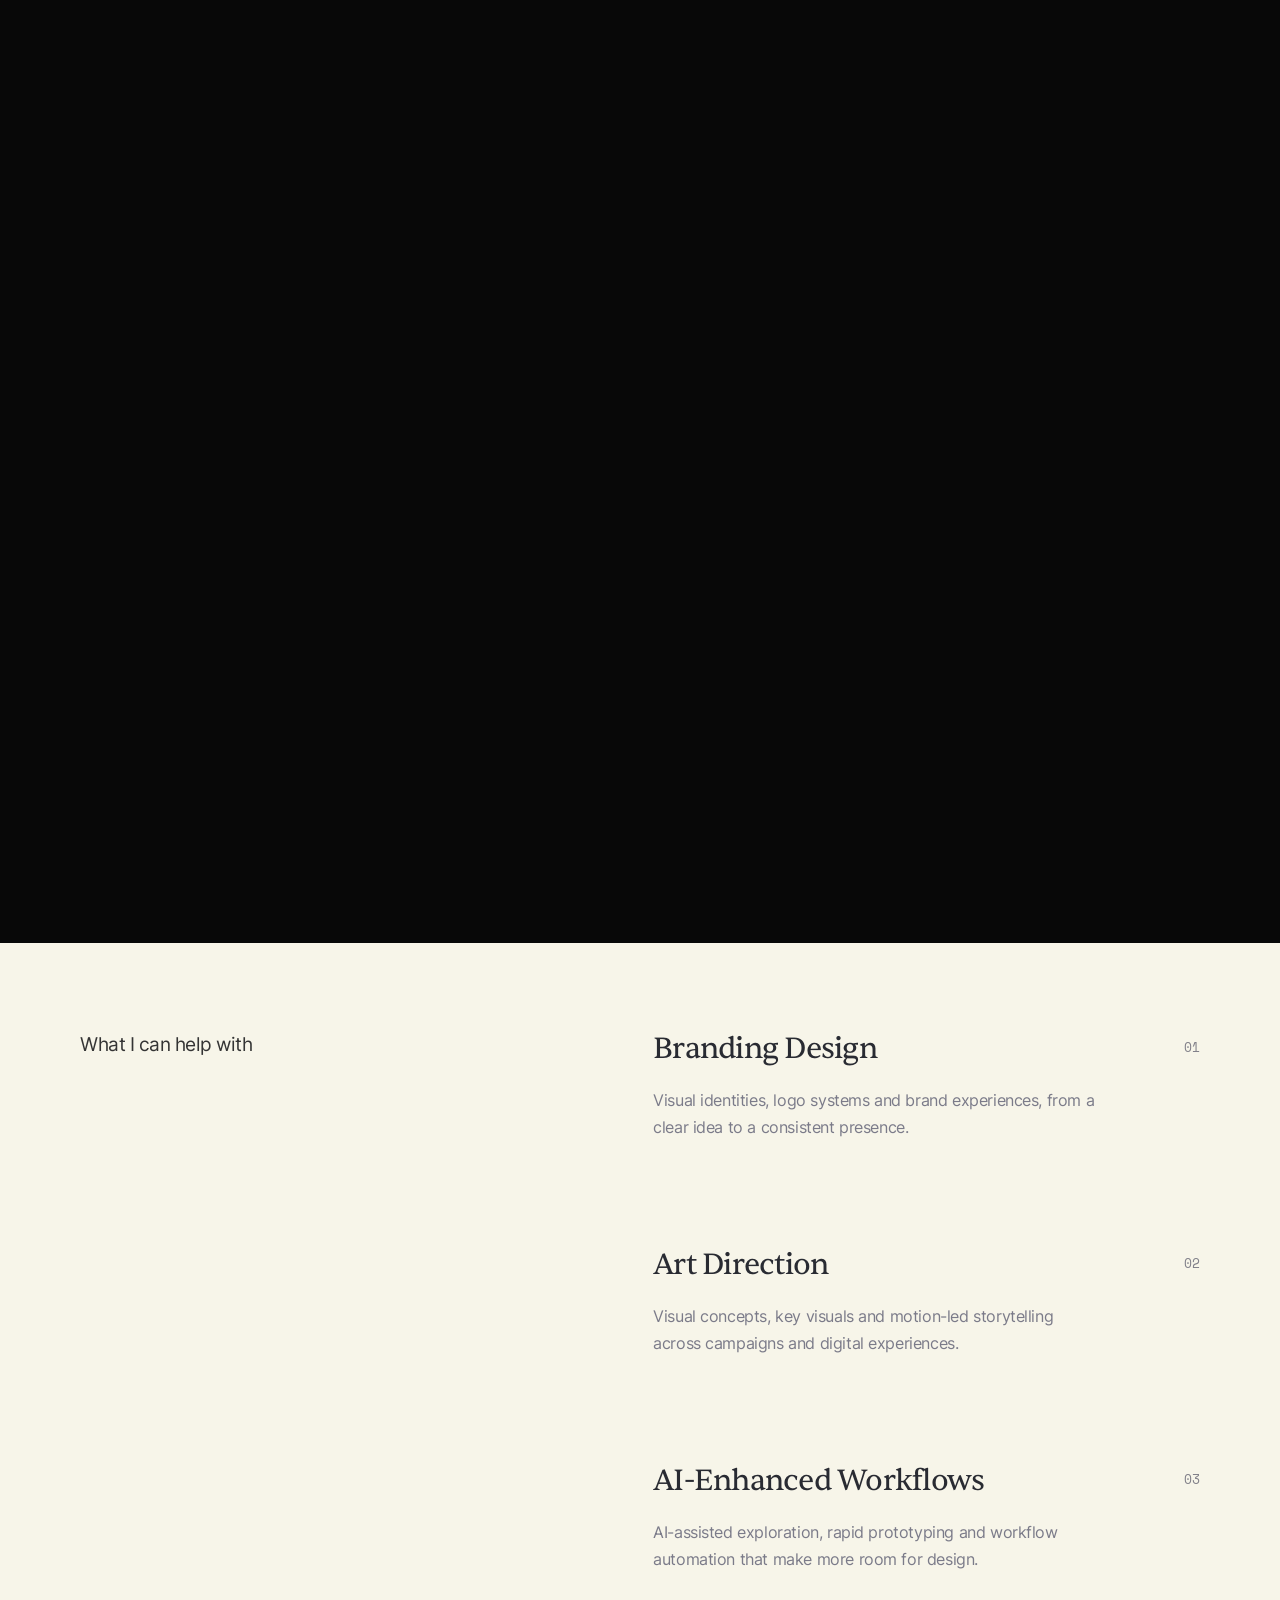
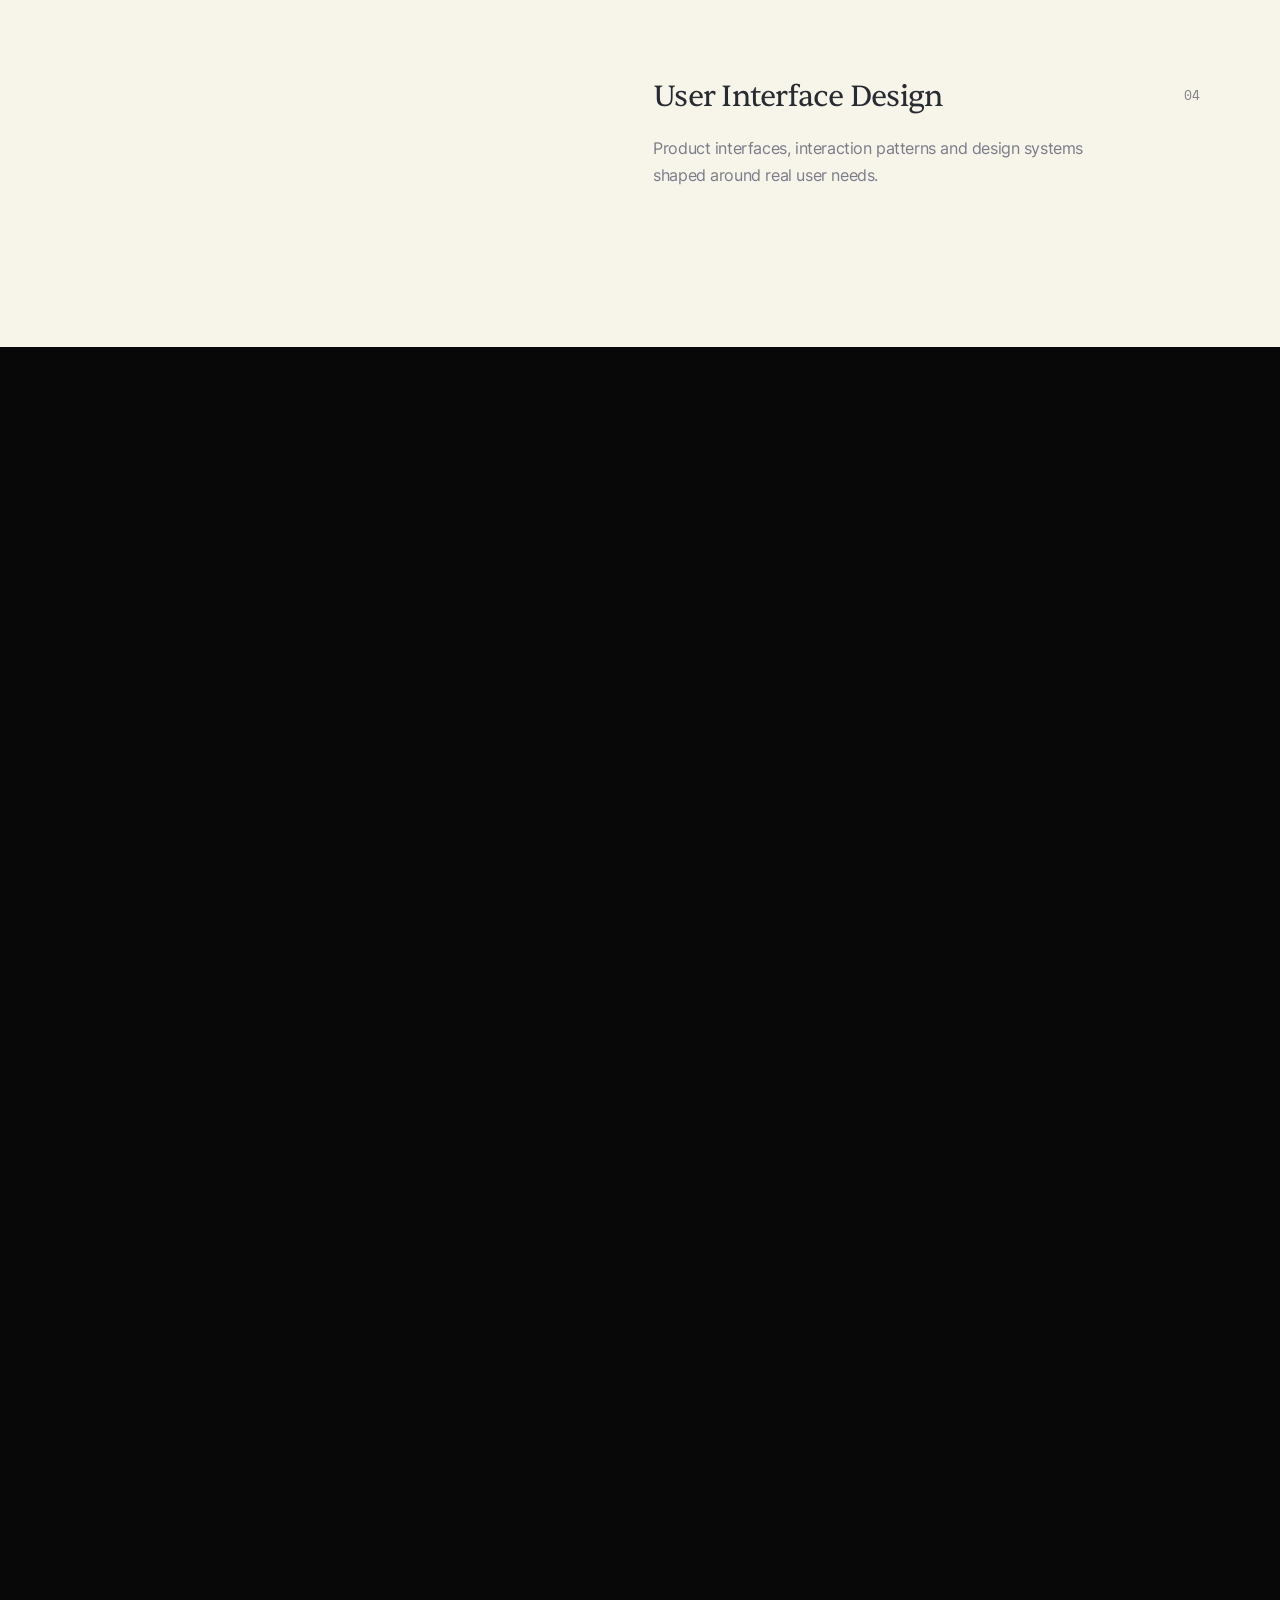
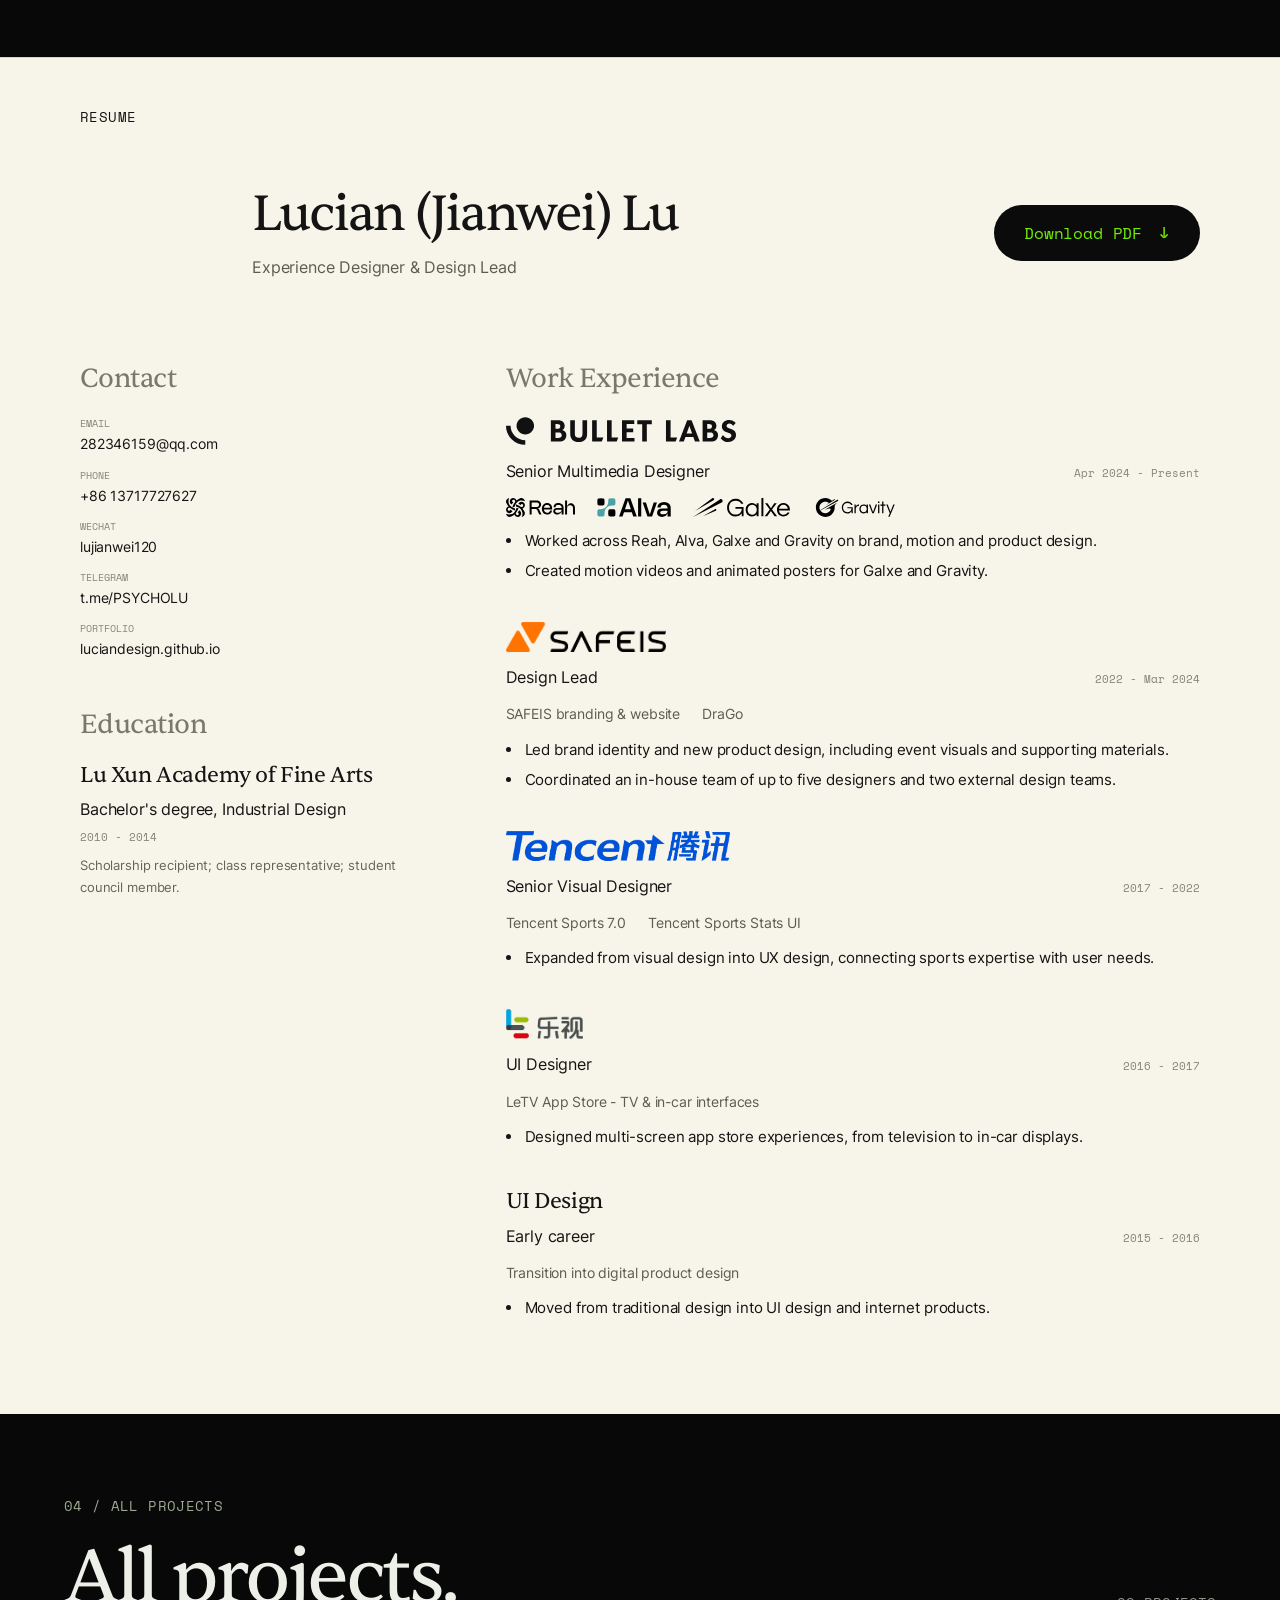
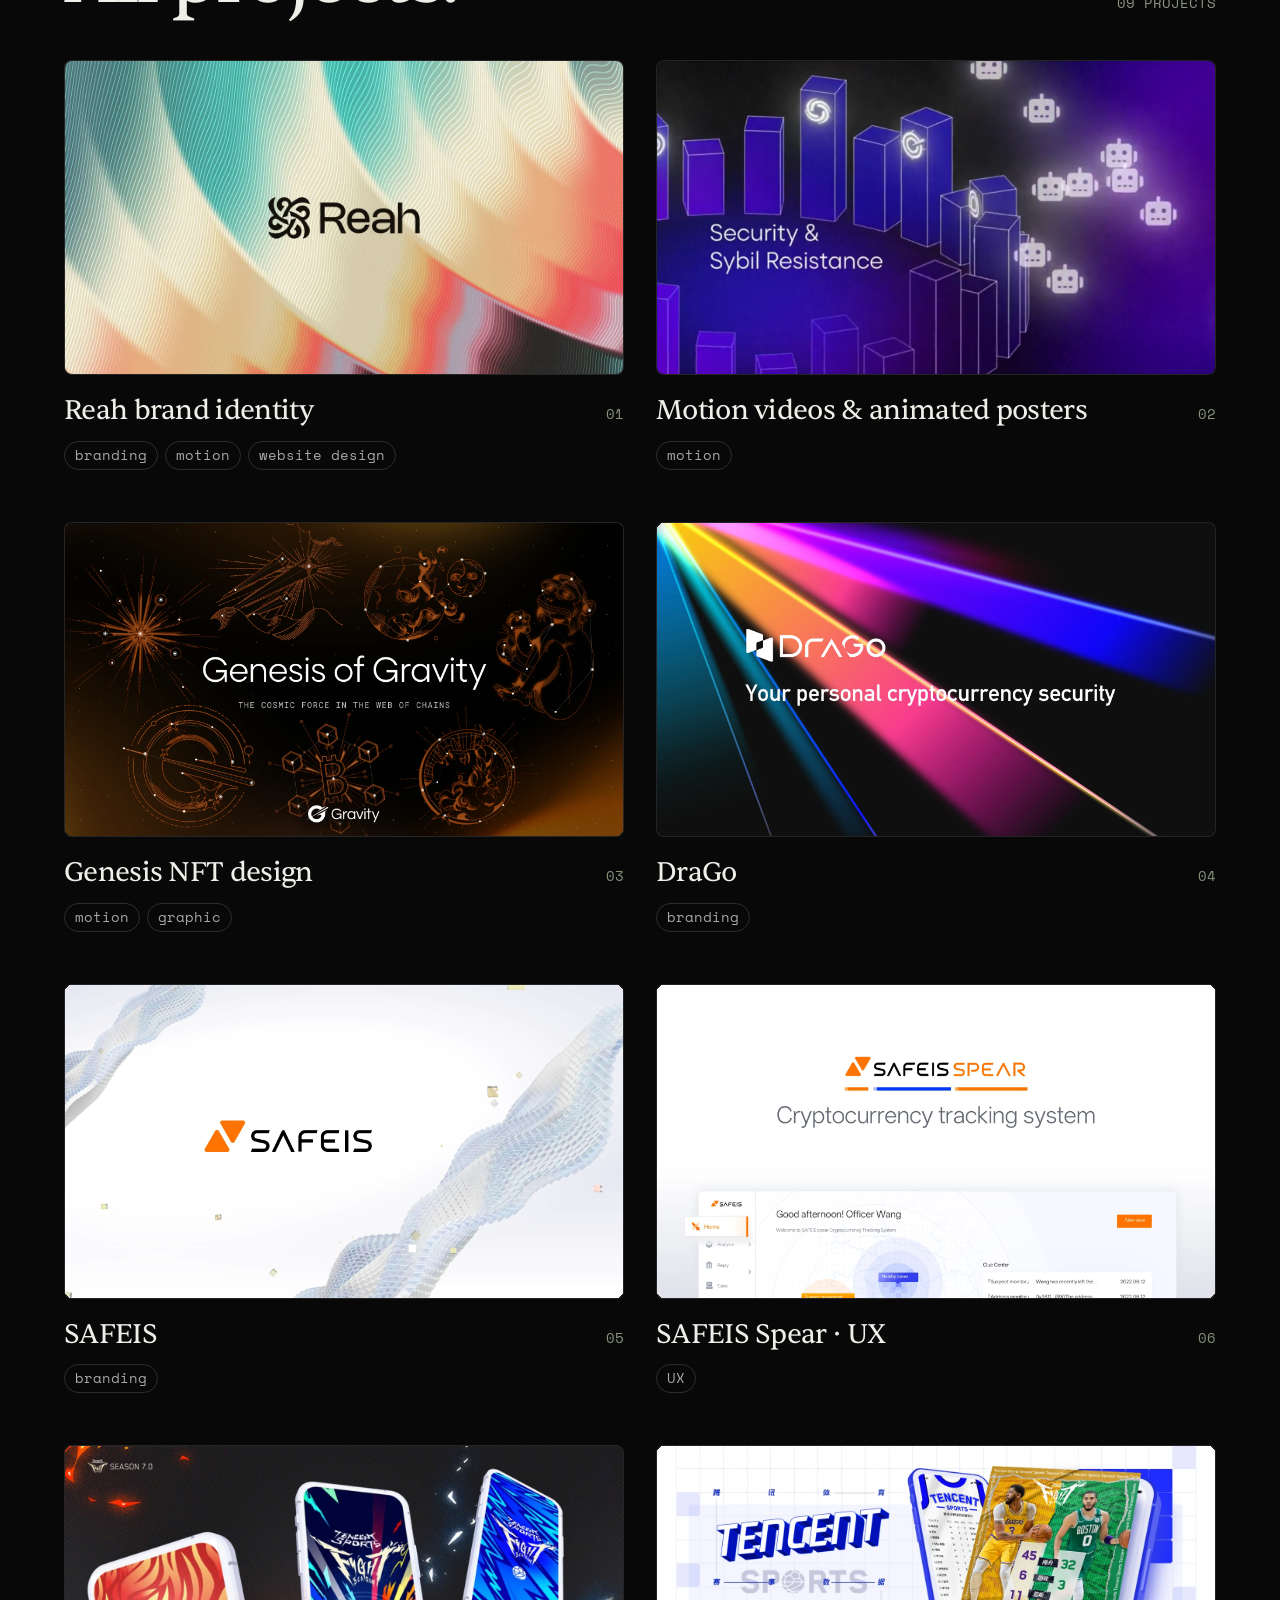
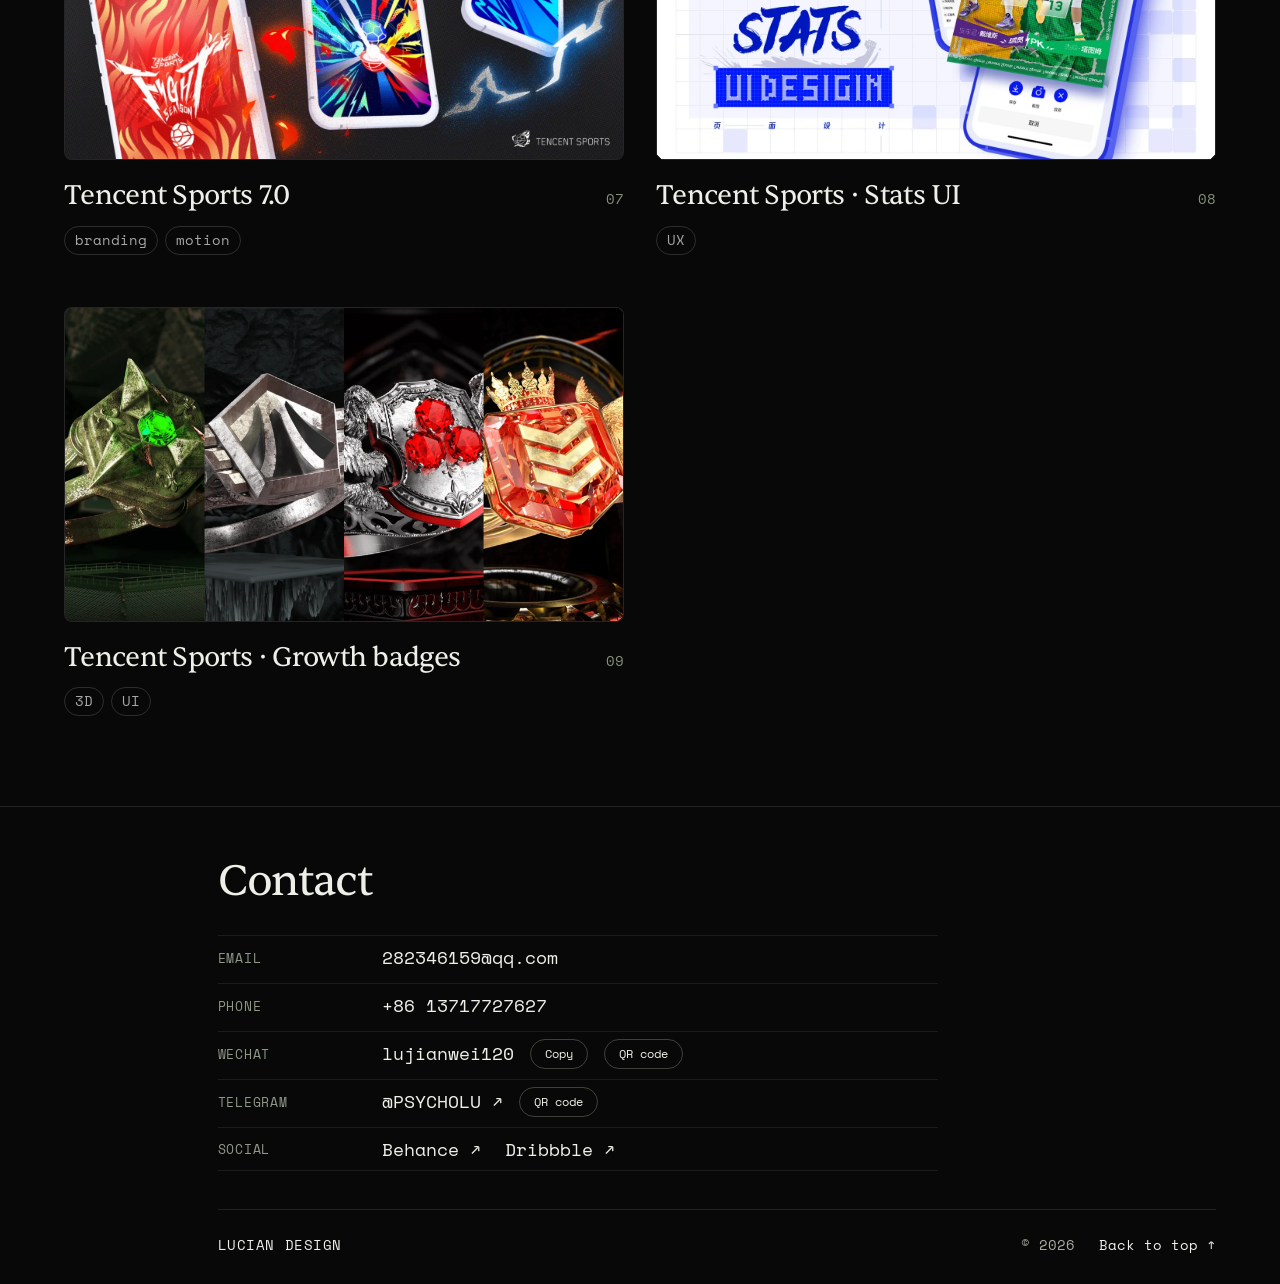
==== commit b4b08cb4: "Resume: name as Lucian (Jianwei) Lu on page and PDF Co-Authored-By: Claude Opus 5.5 <noreply@anthrop" ====
--- a/index.html
+++ b/index.html
@@ -26,7 +26,7 @@
 <article aria-label="SAFEIS branding and website design" class="project-card project-slot-card"><div class="project-inner"><a aria-label="View SAFEIS" class="project-image project-slot work-preview" href="./safeis.html"><div class="work-preview-track"><img class="work-preview-frame" src="./assets/safeis/cover.webp" alt="SAFEIS" width="1440" height="810" loading="lazy" decoding="async"/><img class="work-preview-frame" src="./assets/safeis/18-1.webp" alt="" width="1440" height="810" loading="lazy" decoding="async" aria-hidden="true"/><img class="work-preview-frame" src="./assets/safeis/20-1.webp" alt="" width="1440" height="810" loading="lazy" decoding="async" aria-hidden="true"/></div><span class="work-view-badge" aria-hidden="true"><svg viewBox="0 0 24 24" fill="none" stroke="currentColor" stroke-width="1.5"><path d="M2.5 12s3.5-6 9.5-6 9.5 6 9.5 6-3.5 6-9.5 6-9.5-6-9.5-6Z"/><circle cx="12" cy="12" r="2.5"/></svg><span>View</span></span></a><div class="project-meta"><div class="project-description"><a class="motion-project-title" href="./safeis.html">SAFEIS</a><ul aria-label="Project categories" class="project-tags"><li>branding</li></ul></div><span class="project-slot-index">05</span></div></div></article>
 <article aria-label="Tencent Sports 7.0 branding design" class="project-card project-slot-card"><div class="project-inner"><a aria-label="View Tencent Sports 7.0" class="project-image project-slot work-preview" href="./tencent-sports.html"><div class="work-preview-track"><img class="work-preview-frame" src="./assets/tencent-sports/00-1.webp" alt="Tencent Sports 7.0" width="1440" height="810" loading="lazy" decoding="async"/><img class="work-preview-frame" src="./assets/tencent-sports/04-1.webp" alt="" width="1440" height="810" loading="lazy" decoding="async" aria-hidden="true"/><img class="work-preview-frame" src="./assets/tencent-sports/09-1.webp" alt="" width="1440" height="810" loading="lazy" decoding="async" aria-hidden="true"/></div><span class="work-view-badge" aria-hidden="true"><svg viewBox="0 0 24 24" fill="none" stroke="currentColor" stroke-width="1.5"><path d="M2.5 12s3.5-6 9.5-6 9.5 6 9.5 6-3.5 6-9.5 6-9.5-6-9.5-6Z"/><circle cx="12" cy="12" r="2.5"/></svg><span>View</span></span></a><div class="project-meta"><div class="project-description"><a class="motion-project-title" href="./tencent-sports.html">Tencent Sports 7.0</a><ul aria-label="Project categories" class="project-tags"><li>branding</li><li>motion</li></ul></div><span class="project-slot-index">06</span></div></div></article>
 <div class="work-outro"><div class="project-inner"><h3>More work.<br/>More possibilities.</h3><button aria-controls="all-work" aria-label="View all projects" class="more-work" data-open-all-projects=""><span class="button-roll"></span><span aria-hidden="true" class="button-arrow"><i>→</i><i>→</i></span></button></div></div><div aria-hidden="true" class="work-handoff"><div class="handoff-under"><span class="section-kicker">03 / RESUME</span><h2 class="section-title">Resume.</h2></div><div class="handoff-blinds"><div class="handoff-blade" style="--blade:0"><div class="handoff-slice"><div class="handoff-face"><span class="section-kicker">03 / RESUME</span><h2 class="section-title">Resume.</h2></div></div></div><div class="handoff-blade" style="--blade:1"><div class="handoff-slice"><div class="handoff-face"><span class="section-kicker">03 / RESUME</span><h2 class="section-title">Resume.</h2></div></div></div><div class="handoff-blade" style="--blade:2"><div class="handoff-slice"><div class="handoff-face"><span class="section-kicker">03 / RESUME</span><h2 class="section-title">Resume.</h2></div></div></div><div class="handoff-blade" style="--blade:3"><div class="handoff-slice"><div class="handoff-face"><span class="section-kicker">03 / RESUME</span><h2 class="section-title">Resume.</h2></div></div></div><div class="handoff-blade" style="--blade:4"><div class="handoff-slice"><div class="handoff-face"><span class="section-kicker">03 / RESUME</span><h2 class="section-title">Resume.</h2></div></div></div><div class="handoff-blade" style="--blade:5"><div class="handoff-slice"><div class="handoff-face"><span class="section-kicker">03 / RESUME</span><h2 class="section-title">Resume.</h2></div></div></div></div></div></div><div aria-hidden="true" class="work-progress"><i></i></div></div></section>
-<section class="capabilities" id="capabilities" aria-labelledby="capabilities-title"><div class="capabilities-layout"><div class="capabilities-intro"><div class="capabilities-sticky"><h2 id="capabilities-title">What I can help with</h2></div></div><div class="capability-list"><article class="capability-row"><span class="capability-number" aria-hidden="true">01</span><h3 class="capability-title">Branding Design</h3><p id="capability-description-1">Visual identities, logo systems and brand experiences, from a clear idea to a consistent presence.</p></article><article class="capability-row"><span class="capability-number" aria-hidden="true">02</span><h3 class="capability-title">Art Direction</h3><p id="capability-description-2">Visual concepts, key visuals and motion-led storytelling across campaigns and digital experiences.</p></article><article class="capability-row"><span class="capability-number" aria-hidden="true">03</span><h3 class="capability-title">AI-Enhanced Workflows</h3><p id="capability-description-3">AI-assisted exploration, rapid prototyping and workflow automation that make more room for design.</p></article><article class="capability-row"><span class="capability-number" aria-hidden="true">04</span><h3 class="capability-title">User Interface Design</h3><p id="capability-description-4">Product interfaces, interaction patterns and design systems shaped around real user needs.</p></article></div></div></section><section aria-labelledby="services-title" class="services resume-section" id="services"><div class="resume-toolbar"><h2 id="services-title">Resume</h2></div><article aria-label="Lucian Lu resume" class="resume-sheet"><header class="resume-header"><div aria-hidden="true" class="resume-avatar-slot"></div><div class="resume-identity"><h3 class="resume-name">Lucian Lu</h3><p class="resume-position">Experience Designer &amp; Design Lead</p></div><a class="resume-download" download="Lucian-Lu-Resume.pdf" href="./assets/resume/Lucian-Lu-Resume.pdf?v=telegram-portfolio-1" type="application/pdf">Download PDF <span aria-hidden="true">↓</span></a></header><div class="resume-columns"><aside aria-label="Contact and education" class="resume-sidebar"><footer class="resume-side-section resume-contact"><h3>Contact</h3><dl><div><dt>Email</dt><dd>282346159@qq.com</dd></div><div><dt>Phone</dt><dd>+86 13717727627</dd></div><div><dt>WeChat</dt><dd>lujianwei120</dd></div><div><dt>Telegram</dt><dd><a href="https://t.me/PSYCHOLU" rel="noopener noreferrer" target="_blank">t.me/PSYCHOLU</a></dd></div><div><dt>Portfolio</dt><dd><a href="https://luciandesign.github.io/" rel="noopener noreferrer" target="_blank">luciandesign.github.io</a></dd></div></dl></footer><section class="resume-side-section"><h3>Education</h3><div><h4>Lu Xun Academy of Fine Arts</h4><div class="resume-role-line"><span>Bachelor's degree, Industrial Design</span><time>2010 - 2014</time></div><p class="resume-detail">Scholarship recipient; class representative; student council member.</p></div></section></aside><section class="resume-experience"><h3>Work Experience</h3><div><article class="resume-job"><h4 class="resume-brand-heading"><img alt="Bullet Labs" class="resume-company-wordmark resume-bullet-wordmark" src="./assets/resume/logos/bullet-full.svg"/></h4><div class="resume-role-line"><span>Senior Multimedia Designer</span><time>Apr 2024 - Present</time></div><p class="resume-projects"><span class="resume-product"><img alt="Reah" class="resume-product-wordmark" src="./assets/resume/logos/reah-full.svg"/></span><span class="resume-product"><img alt="Alva" class="resume-product-wordmark" src="./assets/resume/logos/alva-full.svg"/></span><span class="resume-product"><img alt="Galxe" class="resume-product-wordmark" src="./assets/resume/logos/galxe-full.svg"/></span><span class="resume-product"><img alt="Gravity" class="resume-product-wordmark" src="./assets/resume/logos/gravity-full.svg"/></span></p><ul><li>Worked across Reah, Alva, Galxe and Gravity on brand, motion and product design.</li><li>Created motion videos and animated posters for Galxe and Gravity.</li></ul></article><article class="resume-job"><h4 class="resume-brand-heading"><img alt="SAFEIS / Zhongke Lianyuan" class="resume-company-wordmark resume-safeis-wordmark" src="./assets/resume/logos/safeis.png"/></h4><div class="resume-role-line"><span>Design Lead</span><time>2022 - Mar 2024</time></div><p class="resume-projects"><span class="resume-product">SAFEIS branding &amp; website</span><span class="resume-product">DraGo</span></p><ul><li>Led brand identity and new product design, including event visuals and supporting materials.</li><li>Coordinated an in-house team of up to five designers and two external design teams.</li></ul></article><article class="resume-job"><h4 class="resume-brand-heading"><img alt="Tencent Sports" class="resume-company-wordmark" src="./assets/resume/logos/tencent-transparent.svg"/></h4><div class="resume-role-line"><span>Senior Visual Designer</span><time>2017 - 2022</time></div><p class="resume-projects"><span class="resume-product">Tencent Sports 7.0</span><span class="resume-product">Tencent Sports Stats UI</span></p><ul><li>Expanded from visual design into UX design, connecting sports expertise with user needs.</li></ul></article><article class="resume-job"><h4 class="resume-brand-heading"><img alt="LeTV Interactive Entertainment" class="resume-company-wordmark" src="./assets/resume/logos/letv-transparent.svg"/></h4><div class="resume-role-line"><span>UI Designer</span><time>2016 - 2017</time></div><p class="resume-projects"><span class="resume-product">LeTV App Store - TV &amp; in-car interfaces</span></p><ul><li>Designed multi-screen app store experiences, from television to in-car displays.</li></ul></article><article class="resume-job"><h4>UI Design</h4><div class="resume-role-line"><span>Early career</span><time>2015 - 2016</time></div><p class="resume-projects"><span class="resume-product">Transition into digital product design</span></p><ul><li>Moved from traditional design into UI design and internet products.</li></ul></article></div></section></div></article></section><section aria-labelledby="all-work-title" class="work-archive" id="all-work"><header class="archive-heading"><div><span class="section-kicker">04 / ALL PROJECTS</span><h2 id="all-work-title">All projects.</h2></div><span class="archive-count">09 PROJECTS</span></header><div class="archive-grid"><article class="archive-card"><a aria-label="View Reah brand identity" class="archive-cover work-preview work-preview-video" href="./reah.html"><video aria-hidden="true" autoplay="" class="project-cover motion-collection-cover" data-cover-src="./assets/reah/cover.mp4" disablepictureinpicture="" height="1080" loop="" muted="" playsinline="" poster="./assets/reah/cover.webp" preload="none" width="1920"></video><span aria-hidden="true" class="work-view-badge"><svg viewBox="0 0 24 24" fill="none" stroke="currentColor" stroke-width="1.5"><path d="M2.5 12s3.5-6 9.5-6 9.5 6 9.5 6-3.5 6-9.5 6-9.5-6-9.5-6Z"/><circle cx="12" cy="12" r="2.5"/></svg><span>View</span></span></a><div class="archive-card-meta"><h3><a href="./reah.html">Reah brand identity</a></h3><span aria-hidden="true">01</span></div><ul aria-label="Project categories" class="project-tags"><li>branding</li><li>motion</li><li>website design</li></ul></article><article class="archive-card"><a aria-label="View Motion videos and animated posters" class="archive-cover work-preview work-preview-video" href="./motion.html"><video aria-hidden="true" autoplay="" class="project-cover motion-collection-cover" data-cover-src="./assets/motion/cover/cover.mp4" disablepictureinpicture="" height="810" loop="" muted="" playsinline="" poster="./assets/motion/cover/poster.webp" preload="none" width="1440"></video><span class="work-view-badge" aria-hidden="true"><svg viewBox="0 0 24 24" fill="none" stroke="currentColor" stroke-width="1.5"><path d="M2.5 12s3.5-6 9.5-6 9.5 6 9.5 6-3.5 6-9.5 6-9.5-6-9.5-6Z"/><circle cx="12" cy="12" r="2.5"/></svg><span>View</span></span></a><div class="archive-card-meta"><h3><a href="./motion.html">Motion videos &amp; animated posters</a></h3><span aria-hidden="true">02</span></div><ul aria-label="Project categories" class="project-tags"><li>motion</li></ul></article><article class="archive-card"><a aria-label="View Genesis NFT design" class="archive-cover work-preview" href="./genesis-nft.html"><div class="work-preview-track"><img class="work-preview-frame" src="./assets/genesis-nft/banner.webp" alt="Genesis NFT design" width="1440" height="810" loading="lazy" decoding="async"/><img class="work-preview-frame" src="./assets/genesis-nft/static-02.webp" alt="" width="1440" height="810" loading="lazy" decoding="async" aria-hidden="true"/><img class="work-preview-frame" src="./assets/genesis-nft/static-04.webp" alt="" width="1440" height="810" loading="lazy" decoding="async" aria-hidden="true"/></div><span class="work-view-badge" aria-hidden="true"><svg viewBox="0 0 24 24" fill="none" stroke="currentColor" stroke-width="1.5"><path d="M2.5 12s3.5-6 9.5-6 9.5 6 9.5 6-3.5 6-9.5 6-9.5-6-9.5-6Z"/><circle cx="12" cy="12" r="2.5"/></svg><span>View</span></span></a><div class="archive-card-meta"><h3><a href="./genesis-nft.html">Genesis NFT design</a></h3><span aria-hidden="true">03</span></div><ul aria-label="Project categories" class="project-tags"><li>motion</li><li>graphic</li></ul></article><article class="archive-card"><a aria-label="View DraGo" class="archive-cover work-preview" href="./drago.html"><div class="work-preview-track"><img class="work-preview-frame" src="./assets/drago/cover.webp" alt="DraGo" width="1440" height="810" loading="lazy" decoding="async"/><img class="work-preview-frame" src="./assets/drago/04-1.webp" alt="" width="1440" height="810" loading="lazy" decoding="async" aria-hidden="true"/><img class="work-preview-frame" src="./assets/drago/08-1.webp" alt="" width="1440" height="810" loading="lazy" decoding="async" aria-hidden="true"/></div><span class="work-view-badge" aria-hidden="true"><svg viewBox="0 0 24 24" fill="none" stroke="currentColor" stroke-width="1.5"><path d="M2.5 12s3.5-6 9.5-6 9.5 6 9.5 6-3.5 6-9.5 6-9.5-6-9.5-6Z"/><circle cx="12" cy="12" r="2.5"/></svg><span>View</span></span></a><div class="archive-card-meta"><h3><a href="./drago.html">DraGo</a></h3><span aria-hidden="true">04</span></div><ul aria-label="Project categories" class="project-tags"><li>branding</li></ul></article><article class="archive-card"><a aria-label="View SAFEIS" class="archive-cover work-preview" href="./safeis.html"><div class="work-preview-track"><img class="work-preview-frame" src="./assets/safeis/cover.webp" alt="SAFEIS" width="1440" height="810" loading="lazy" decoding="async"/><img class="work-preview-frame" src="./assets/safeis/18-1.webp" alt="" width="1440" height="810" loading="lazy" decoding="async" aria-hidden="true"/><img class="work-preview-frame" src="./assets/safeis/20-1.webp" alt="" width="1440" height="810" loading="lazy" decoding="async" aria-hidden="true"/></div><span class="work-view-badge" aria-hidden="true"><svg viewBox="0 0 24 24" fill="none" stroke="currentColor" stroke-width="1.5"><path d="M2.5 12s3.5-6 9.5-6 9.5 6 9.5 6-3.5 6-9.5 6-9.5-6-9.5-6Z"/><circle cx="12" cy="12" r="2.5"/></svg><span>View</span></span></a><div class="archive-card-meta"><h3><a href="./safeis.html">SAFEIS</a></h3><span aria-hidden="true">05</span></div><ul aria-label="Project categories" class="project-tags"><li>branding</li></ul></article><article class="archive-card"><a aria-label="View SAFEIS Spear UX design" class="archive-cover work-preview" href="./safeis-spear.html"><div class="work-preview-track"><img class="work-preview-frame" src="./assets/safeis-spear/cover.webp" alt="SAFEIS Spear UX design" width="1920" height="1080" loading="lazy" decoding="async"/><img class="work-preview-frame" src="./assets/safeis-spear/03.webp" alt="" width="1920" height="1079" loading="lazy" decoding="async" aria-hidden="true"/><img class="work-preview-frame" src="./assets/safeis-spear/10.webp" alt="" width="1920" height="1080" loading="lazy" decoding="async" aria-hidden="true"/></div><span class="work-view-badge" aria-hidden="true"><svg viewBox="0 0 24 24" fill="none" stroke="currentColor" stroke-width="1.5"><path d="M2.5 12s3.5-6 9.5-6 9.5 6 9.5 6-3.5 6-9.5 6-9.5-6-9.5-6Z"/><circle cx="12" cy="12" r="2.5"/></svg><span>View</span></span></a><div class="archive-card-meta"><h3><a href="./safeis-spear.html">SAFEIS Spear · UX</a></h3><span aria-hidden="true">06</span></div><ul aria-label="Project categories" class="project-tags"><li>UX</li></ul></article><article class="archive-card"><a aria-label="View Tencent Sports 7.0" class="archive-cover work-preview" href="./tencent-sports.html"><div class="work-preview-track"><img class="work-preview-frame" src="./assets/tencent-sports/00-1.webp" alt="Tencent Sports 7.0" width="1440" height="810" loading="lazy" decoding="async"/><img class="work-preview-frame" src="./assets/tencent-sports/04-1.webp" alt="" width="1440" height="810" loading="lazy" decoding="async" aria-hidden="true"/><img class="work-preview-frame" src="./assets/tencent-sports/09-1.webp" alt="" width="1440" height="810" loading="lazy" decoding="async" aria-hidden="true"/></div><span class="work-view-badge" aria-hidden="true"><svg viewBox="0 0 24 24" fill="none" stroke="currentColor" stroke-width="1.5"><path d="M2.5 12s3.5-6 9.5-6 9.5 6 9.5 6-3.5 6-9.5 6-9.5-6-9.5-6Z"/><circle cx="12" cy="12" r="2.5"/></svg><span>View</span></span></a><div class="archive-card-meta"><h3><a href="./tencent-sports.html">Tencent Sports 7.0</a></h3><span aria-hidden="true">07</span></div><ul aria-label="Project categories" class="project-tags"><li>branding</li><li>motion</li></ul></article><article class="archive-card"><a aria-label="View Tencent Sports stats UI" class="archive-cover work-preview" href="./tencent-stats.html"><div class="work-preview-track"><img class="work-preview-frame" src="./assets/tencent-stats/module-00-1.webp" alt="Tencent Sports stats UI" width="1440" height="810" loading="lazy" decoding="async"/><img class="work-preview-frame" src="./assets/tencent-stats/module-04-1.webp" alt="" width="1440" height="810" loading="lazy" decoding="async" aria-hidden="true"/><img class="work-preview-frame" src="./assets/tencent-stats/module-10-1.webp" alt="" width="1440" height="810" loading="lazy" decoding="async" aria-hidden="true"/></div><span class="work-view-badge" aria-hidden="true"><svg viewBox="0 0 24 24" fill="none" stroke="currentColor" stroke-width="1.5"><path d="M2.5 12s3.5-6 9.5-6 9.5 6 9.5 6-3.5 6-9.5 6-9.5-6-9.5-6Z"/><circle cx="12" cy="12" r="2.5"/></svg><span>View</span></span></a><div class="archive-card-meta"><h3><a href="./tencent-stats.html">Tencent Sports · Stats UI</a></h3><span aria-hidden="true">08</span></div><ul aria-label="Project categories" class="project-tags"><li>UX</li></ul></article><article class="archive-card"><a aria-label="View Tencent Sports growth badges" class="archive-cover work-preview" href="./tencent-badges.html"><div class="work-preview-track"><img class="work-preview-frame" src="./assets/tencent-badges/cover.webp" alt="Tencent Sports growth badges" width="1440" height="810" loading="lazy" decoding="async"/><img class="work-preview-frame" src="./assets/tencent-badges/04.webp" alt="" width="1440" height="810" loading="lazy" decoding="async" aria-hidden="true"/><img class="work-preview-frame" src="./assets/tencent-badges/05.webp" alt="" width="1440" height="810" loading="lazy" decoding="async" aria-hidden="true"/></div><span class="work-view-badge" aria-hidden="true"><svg viewBox="0 0 24 24" fill="none" stroke="currentColor" stroke-width="1.5"><path d="M2.5 12s3.5-6 9.5-6 9.5 6 9.5 6-3.5 6-9.5 6-9.5-6-9.5-6Z"/><circle cx="12" cy="12" r="2.5"/></svg><span>View</span></span></a><div class="archive-card-meta"><h3><a href="./tencent-badges.html">Tencent Sports · Growth badges</a></h3><span aria-hidden="true">09</span></div><ul aria-label="Project categories" class="project-tags"><li>3D</li><li>UI</li></ul></article></div></section>
+<section class="capabilities" id="capabilities" aria-labelledby="capabilities-title"><div class="capabilities-layout"><div class="capabilities-intro"><div class="capabilities-sticky"><h2 id="capabilities-title">What I can help with</h2></div></div><div class="capability-list"><article class="capability-row"><span class="capability-number" aria-hidden="true">01</span><h3 class="capability-title">Branding Design</h3><p id="capability-description-1">Visual identities, logo systems and brand experiences, from a clear idea to a consistent presence.</p></article><article class="capability-row"><span class="capability-number" aria-hidden="true">02</span><h3 class="capability-title">Art Direction</h3><p id="capability-description-2">Visual concepts, key visuals and motion-led storytelling across campaigns and digital experiences.</p></article><article class="capability-row"><span class="capability-number" aria-hidden="true">03</span><h3 class="capability-title">AI-Enhanced Workflows</h3><p id="capability-description-3">AI-assisted exploration, rapid prototyping and workflow automation that make more room for design.</p></article><article class="capability-row"><span class="capability-number" aria-hidden="true">04</span><h3 class="capability-title">User Interface Design</h3><p id="capability-description-4">Product interfaces, interaction patterns and design systems shaped around real user needs.</p></article></div></div></section><section aria-labelledby="services-title" class="services resume-section" id="services"><div class="resume-toolbar"><h2 id="services-title">Resume</h2></div><article aria-label="Lucian (Jianwei) Lu resume" class="resume-sheet"><header class="resume-header"><div aria-hidden="true" class="resume-avatar-slot"></div><div class="resume-identity"><h3 class="resume-name">Lucian (Jianwei) Lu</h3><p class="resume-position">Experience Designer &amp; Design Lead</p></div><a class="resume-download" download="Lucian-Jianwei-Lu-Resume.pdf" href="./assets/resume/Lucian-Lu-Resume.pdf?v=jianwei-1" type="application/pdf">Download PDF <span aria-hidden="true">↓</span></a></header><div class="resume-columns"><aside aria-label="Contact and education" class="resume-sidebar"><footer class="resume-side-section resume-contact"><h3>Contact</h3><dl><div><dt>Email</dt><dd>282346159@qq.com</dd></div><div><dt>Phone</dt><dd>+86 13717727627</dd></div><div><dt>WeChat</dt><dd>lujianwei120</dd></div><div><dt>Telegram</dt><dd><a href="https://t.me/PSYCHOLU" rel="noopener noreferrer" target="_blank">t.me/PSYCHOLU</a></dd></div><div><dt>Portfolio</dt><dd><a href="https://luciandesign.github.io/" rel="noopener noreferrer" target="_blank">luciandesign.github.io</a></dd></div></dl></footer><section class="resume-side-section"><h3>Education</h3><div><h4>Lu Xun Academy of Fine Arts</h4><div class="resume-role-line"><span>Bachelor's degree, Industrial Design</span><time>2010 - 2014</time></div><p class="resume-detail">Scholarship recipient; class representative; student council member.</p></div></section></aside><section class="resume-experience"><h3>Work Experience</h3><div><article class="resume-job"><h4 class="resume-brand-heading"><img alt="Bullet Labs" class="resume-company-wordmark resume-bullet-wordmark" src="./assets/resume/logos/bullet-full.svg"/></h4><div class="resume-role-line"><span>Senior Multimedia Designer</span><time>Apr 2024 - Present</time></div><p class="resume-projects"><span class="resume-product"><img alt="Reah" class="resume-product-wordmark" src="./assets/resume/logos/reah-full.svg"/></span><span class="resume-product"><img alt="Alva" class="resume-product-wordmark" src="./assets/resume/logos/alva-full.svg"/></span><span class="resume-product"><img alt="Galxe" class="resume-product-wordmark" src="./assets/resume/logos/galxe-full.svg"/></span><span class="resume-product"><img alt="Gravity" class="resume-product-wordmark" src="./assets/resume/logos/gravity-full.svg"/></span></p><ul><li>Worked across Reah, Alva, Galxe and Gravity on brand, motion and product design.</li><li>Created motion videos and animated posters for Galxe and Gravity.</li></ul></article><article class="resume-job"><h4 class="resume-brand-heading"><img alt="SAFEIS / Zhongke Lianyuan" class="resume-company-wordmark resume-safeis-wordmark" src="./assets/resume/logos/safeis.png"/></h4><div class="resume-role-line"><span>Design Lead</span><time>2022 - Mar 2024</time></div><p class="resume-projects"><span class="resume-product">SAFEIS branding &amp; website</span><span class="resume-product">DraGo</span></p><ul><li>Led brand identity and new product design, including event visuals and supporting materials.</li><li>Coordinated an in-house team of up to five designers and two external design teams.</li></ul></article><article class="resume-job"><h4 class="resume-brand-heading"><img alt="Tencent Sports" class="resume-company-wordmark" src="./assets/resume/logos/tencent-transparent.svg"/></h4><div class="resume-role-line"><span>Senior Visual Designer</span><time>2017 - 2022</time></div><p class="resume-projects"><span class="resume-product">Tencent Sports 7.0</span><span class="resume-product">Tencent Sports Stats UI</span></p><ul><li>Expanded from visual design into UX design, connecting sports expertise with user needs.</li></ul></article><article class="resume-job"><h4 class="resume-brand-heading"><img alt="LeTV Interactive Entertainment" class="resume-company-wordmark" src="./assets/resume/logos/letv-transparent.svg"/></h4><div class="resume-role-line"><span>UI Designer</span><time>2016 - 2017</time></div><p class="resume-projects"><span class="resume-product">LeTV App Store - TV &amp; in-car interfaces</span></p><ul><li>Designed multi-screen app store experiences, from television to in-car displays.</li></ul></article><article class="resume-job"><h4>UI Design</h4><div class="resume-role-line"><span>Early career</span><time>2015 - 2016</time></div><p class="resume-projects"><span class="resume-product">Transition into digital product design</span></p><ul><li>Moved from traditional design into UI design and internet products.</li></ul></article></div></section></div></article></section><section aria-labelledby="all-work-title" class="work-archive" id="all-work"><header class="archive-heading"><div><span class="section-kicker">04 / ALL PROJECTS</span><h2 id="all-work-title">All projects.</h2></div><span class="archive-count">09 PROJECTS</span></header><div class="archive-grid"><article class="archive-card"><a aria-label="View Reah brand identity" class="archive-cover work-preview work-preview-video" href="./reah.html"><video aria-hidden="true" autoplay="" class="project-cover motion-collection-cover" data-cover-src="./assets/reah/cover.mp4" disablepictureinpicture="" height="1080" loop="" muted="" playsinline="" poster="./assets/reah/cover.webp" preload="none" width="1920"></video><span aria-hidden="true" class="work-view-badge"><svg viewBox="0 0 24 24" fill="none" stroke="currentColor" stroke-width="1.5"><path d="M2.5 12s3.5-6 9.5-6 9.5 6 9.5 6-3.5 6-9.5 6-9.5-6-9.5-6Z"/><circle cx="12" cy="12" r="2.5"/></svg><span>View</span></span></a><div class="archive-card-meta"><h3><a href="./reah.html">Reah brand identity</a></h3><span aria-hidden="true">01</span></div><ul aria-label="Project categories" class="project-tags"><li>branding</li><li>motion</li><li>website design</li></ul></article><article class="archive-card"><a aria-label="View Motion videos and animated posters" class="archive-cover work-preview work-preview-video" href="./motion.html"><video aria-hidden="true" autoplay="" class="project-cover motion-collection-cover" data-cover-src="./assets/motion/cover/cover.mp4" disablepictureinpicture="" height="810" loop="" muted="" playsinline="" poster="./assets/motion/cover/poster.webp" preload="none" width="1440"></video><span class="work-view-badge" aria-hidden="true"><svg viewBox="0 0 24 24" fill="none" stroke="currentColor" stroke-width="1.5"><path d="M2.5 12s3.5-6 9.5-6 9.5 6 9.5 6-3.5 6-9.5 6-9.5-6-9.5-6Z"/><circle cx="12" cy="12" r="2.5"/></svg><span>View</span></span></a><div class="archive-card-meta"><h3><a href="./motion.html">Motion videos &amp; animated posters</a></h3><span aria-hidden="true">02</span></div><ul aria-label="Project categories" class="project-tags"><li>motion</li></ul></article><article class="archive-card"><a aria-label="View Genesis NFT design" class="archive-cover work-preview" href="./genesis-nft.html"><div class="work-preview-track"><img class="work-preview-frame" src="./assets/genesis-nft/banner.webp" alt="Genesis NFT design" width="1440" height="810" loading="lazy" decoding="async"/><img class="work-preview-frame" src="./assets/genesis-nft/static-02.webp" alt="" width="1440" height="810" loading="lazy" decoding="async" aria-hidden="true"/><img class="work-preview-frame" src="./assets/genesis-nft/static-04.webp" alt="" width="1440" height="810" loading="lazy" decoding="async" aria-hidden="true"/></div><span class="work-view-badge" aria-hidden="true"><svg viewBox="0 0 24 24" fill="none" stroke="currentColor" stroke-width="1.5"><path d="M2.5 12s3.5-6 9.5-6 9.5 6 9.5 6-3.5 6-9.5 6-9.5-6-9.5-6Z"/><circle cx="12" cy="12" r="2.5"/></svg><span>View</span></span></a><div class="archive-card-meta"><h3><a href="./genesis-nft.html">Genesis NFT design</a></h3><span aria-hidden="true">03</span></div><ul aria-label="Project categories" class="project-tags"><li>motion</li><li>graphic</li></ul></article><article class="archive-card"><a aria-label="View DraGo" class="archive-cover work-preview" href="./drago.html"><div class="work-preview-track"><img class="work-preview-frame" src="./assets/drago/cover.webp" alt="DraGo" width="1440" height="810" loading="lazy" decoding="async"/><img class="work-preview-frame" src="./assets/drago/04-1.webp" alt="" width="1440" height="810" loading="lazy" decoding="async" aria-hidden="true"/><img class="work-preview-frame" src="./assets/drago/08-1.webp" alt="" width="1440" height="810" loading="lazy" decoding="async" aria-hidden="true"/></div><span class="work-view-badge" aria-hidden="true"><svg viewBox="0 0 24 24" fill="none" stroke="currentColor" stroke-width="1.5"><path d="M2.5 12s3.5-6 9.5-6 9.5 6 9.5 6-3.5 6-9.5 6-9.5-6-9.5-6Z"/><circle cx="12" cy="12" r="2.5"/></svg><span>View</span></span></a><div class="archive-card-meta"><h3><a href="./drago.html">DraGo</a></h3><span aria-hidden="true">04</span></div><ul aria-label="Project categories" class="project-tags"><li>branding</li></ul></article><article class="archive-card"><a aria-label="View SAFEIS" class="archive-cover work-preview" href="./safeis.html"><div class="work-preview-track"><img class="work-preview-frame" src="./assets/safeis/cover.webp" alt="SAFEIS" width="1440" height="810" loading="lazy" decoding="async"/><img class="work-preview-frame" src="./assets/safeis/18-1.webp" alt="" width="1440" height="810" loading="lazy" decoding="async" aria-hidden="true"/><img class="work-preview-frame" src="./assets/safeis/20-1.webp" alt="" width="1440" height="810" loading="lazy" decoding="async" aria-hidden="true"/></div><span class="work-view-badge" aria-hidden="true"><svg viewBox="0 0 24 24" fill="none" stroke="currentColor" stroke-width="1.5"><path d="M2.5 12s3.5-6 9.5-6 9.5 6 9.5 6-3.5 6-9.5 6-9.5-6-9.5-6Z"/><circle cx="12" cy="12" r="2.5"/></svg><span>View</span></span></a><div class="archive-card-meta"><h3><a href="./safeis.html">SAFEIS</a></h3><span aria-hidden="true">05</span></div><ul aria-label="Project categories" class="project-tags"><li>branding</li></ul></article><article class="archive-card"><a aria-label="View SAFEIS Spear UX design" class="archive-cover work-preview" href="./safeis-spear.html"><div class="work-preview-track"><img class="work-preview-frame" src="./assets/safeis-spear/cover.webp" alt="SAFEIS Spear UX design" width="1920" height="1080" loading="lazy" decoding="async"/><img class="work-preview-frame" src="./assets/safeis-spear/03.webp" alt="" width="1920" height="1079" loading="lazy" decoding="async" aria-hidden="true"/><img class="work-preview-frame" src="./assets/safeis-spear/10.webp" alt="" width="1920" height="1080" loading="lazy" decoding="async" aria-hidden="true"/></div><span class="work-view-badge" aria-hidden="true"><svg viewBox="0 0 24 24" fill="none" stroke="currentColor" stroke-width="1.5"><path d="M2.5 12s3.5-6 9.5-6 9.5 6 9.5 6-3.5 6-9.5 6-9.5-6-9.5-6Z"/><circle cx="12" cy="12" r="2.5"/></svg><span>View</span></span></a><div class="archive-card-meta"><h3><a href="./safeis-spear.html">SAFEIS Spear · UX</a></h3><span aria-hidden="true">06</span></div><ul aria-label="Project categories" class="project-tags"><li>UX</li></ul></article><article class="archive-card"><a aria-label="View Tencent Sports 7.0" class="archive-cover work-preview" href="./tencent-sports.html"><div class="work-preview-track"><img class="work-preview-frame" src="./assets/tencent-sports/00-1.webp" alt="Tencent Sports 7.0" width="1440" height="810" loading="lazy" decoding="async"/><img class="work-preview-frame" src="./assets/tencent-sports/04-1.webp" alt="" width="1440" height="810" loading="lazy" decoding="async" aria-hidden="true"/><img class="work-preview-frame" src="./assets/tencent-sports/09-1.webp" alt="" width="1440" height="810" loading="lazy" decoding="async" aria-hidden="true"/></div><span class="work-view-badge" aria-hidden="true"><svg viewBox="0 0 24 24" fill="none" stroke="currentColor" stroke-width="1.5"><path d="M2.5 12s3.5-6 9.5-6 9.5 6 9.5 6-3.5 6-9.5 6-9.5-6-9.5-6Z"/><circle cx="12" cy="12" r="2.5"/></svg><span>View</span></span></a><div class="archive-card-meta"><h3><a href="./tencent-sports.html">Tencent Sports 7.0</a></h3><span aria-hidden="true">07</span></div><ul aria-label="Project categories" class="project-tags"><li>branding</li><li>motion</li></ul></article><article class="archive-card"><a aria-label="View Tencent Sports stats UI" class="archive-cover work-preview" href="./tencent-stats.html"><div class="work-preview-track"><img class="work-preview-frame" src="./assets/tencent-stats/module-00-1.webp" alt="Tencent Sports stats UI" width="1440" height="810" loading="lazy" decoding="async"/><img class="work-preview-frame" src="./assets/tencent-stats/module-04-1.webp" alt="" width="1440" height="810" loading="lazy" decoding="async" aria-hidden="true"/><img class="work-preview-frame" src="./assets/tencent-stats/module-10-1.webp" alt="" width="1440" height="810" loading="lazy" decoding="async" aria-hidden="true"/></div><span class="work-view-badge" aria-hidden="true"><svg viewBox="0 0 24 24" fill="none" stroke="currentColor" stroke-width="1.5"><path d="M2.5 12s3.5-6 9.5-6 9.5 6 9.5 6-3.5 6-9.5 6-9.5-6-9.5-6Z"/><circle cx="12" cy="12" r="2.5"/></svg><span>View</span></span></a><div class="archive-card-meta"><h3><a href="./tencent-stats.html">Tencent Sports · Stats UI</a></h3><span aria-hidden="true">08</span></div><ul aria-label="Project categories" class="project-tags"><li>UX</li></ul></article><article class="archive-card"><a aria-label="View Tencent Sports growth badges" class="archive-cover work-preview" href="./tencent-badges.html"><div class="work-preview-track"><img class="work-preview-frame" src="./assets/tencent-badges/cover.webp" alt="Tencent Sports growth badges" width="1440" height="810" loading="lazy" decoding="async"/><img class="work-preview-frame" src="./assets/tencent-badges/04.webp" alt="" width="1440" height="810" loading="lazy" decoding="async" aria-hidden="true"/><img class="work-preview-frame" src="./assets/tencent-badges/05.webp" alt="" width="1440" height="810" loading="lazy" decoding="async" aria-hidden="true"/></div><span class="work-view-badge" aria-hidden="true"><svg viewBox="0 0 24 24" fill="none" stroke="currentColor" stroke-width="1.5"><path d="M2.5 12s3.5-6 9.5-6 9.5 6 9.5 6-3.5 6-9.5 6-9.5-6-9.5-6Z"/><circle cx="12" cy="12" r="2.5"/></svg><span>View</span></span></a><div class="archive-card-meta"><h3><a href="./tencent-badges.html">Tencent Sports · Growth badges</a></h3><span aria-hidden="true">09</span></div><ul aria-label="Project categories" class="project-tags"><li>3D</li><li>UI</li></ul></article></div></section>
 <footer class="portfolio-footer archive-footer" id="contact"><section aria-labelledby="footer-contact-title" class="footer-contact" id="contact-details"><h2 id="footer-contact-title">Contact</h2><dl class="contact-list"><div><dt>Email</dt><dd><a href="mailto:282346159@qq.com">282346159@qq.com</a></dd></div><div><dt>Phone</dt><dd><a href="tel:+8613717727627">+86 13717727627</a></dd></div><div><dt>WeChat</dt><dd><span>lujianwei120</span><button type="button" class="contact-copy" data-copy-contact="wechat">Copy</button><button type="button" class="contact-qr-trigger" data-qr-contact="wechat">QR code</button></dd></div><div><dt>Telegram</dt><dd><a href="https://t.me/PSYCHOLU" target="_blank" rel="noopener noreferrer">@PSYCHOLU ↗</a><button type="button" class="contact-qr-trigger" data-qr-contact="telegram">QR code</button></dd></div><div><dt>Social</dt><dd><a href="https://www.behance.net/psycholu" rel="noopener noreferrer" target="_blank">Behance ↗</a><a href="https://dribbble.com/PsychoLu" rel="noopener noreferrer" target="_blank">Dribbble ↗</a></dd></div></dl></section><div class="footer-base"><span class="footer-brand">LUCIAN DESIGN</span><span class="footer-copyright">© 2026</span><a class="back-top" href="#top">Back to top ↑</a></div></footer>
 </div>
 </div>
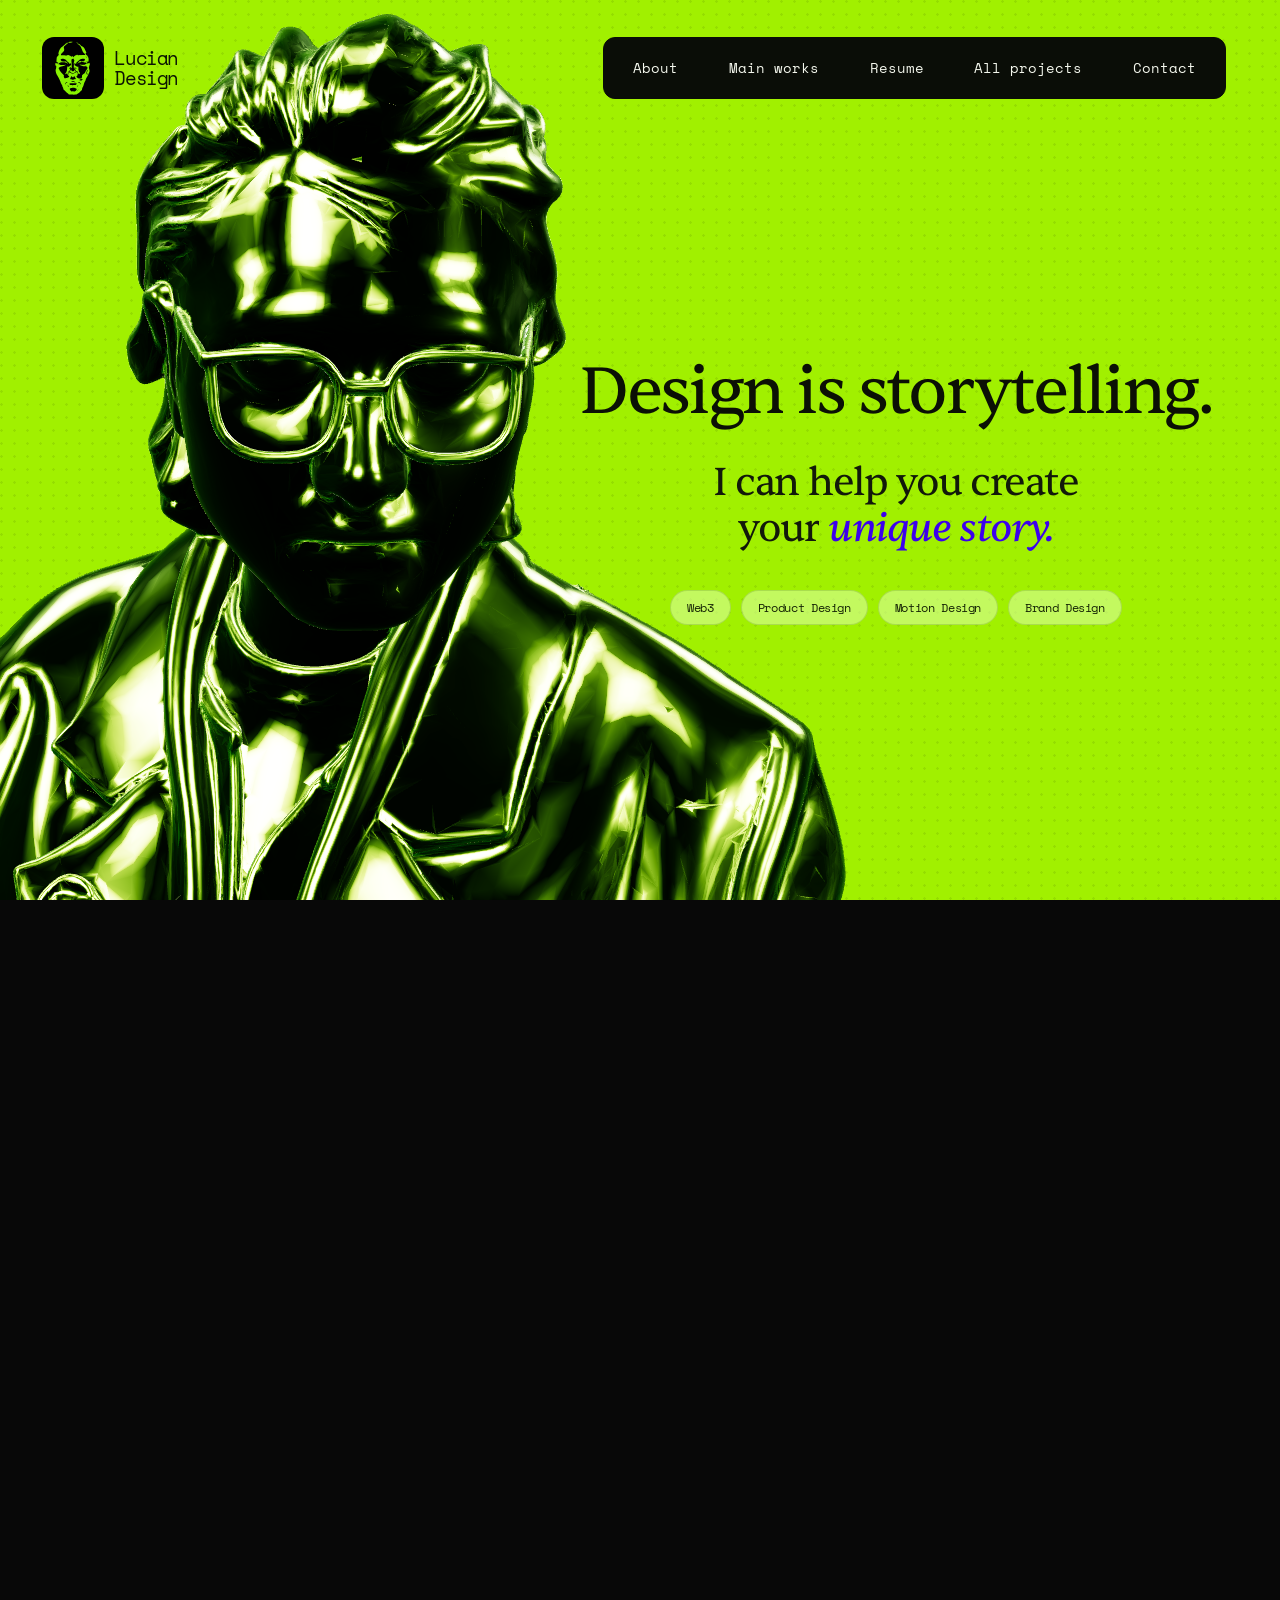
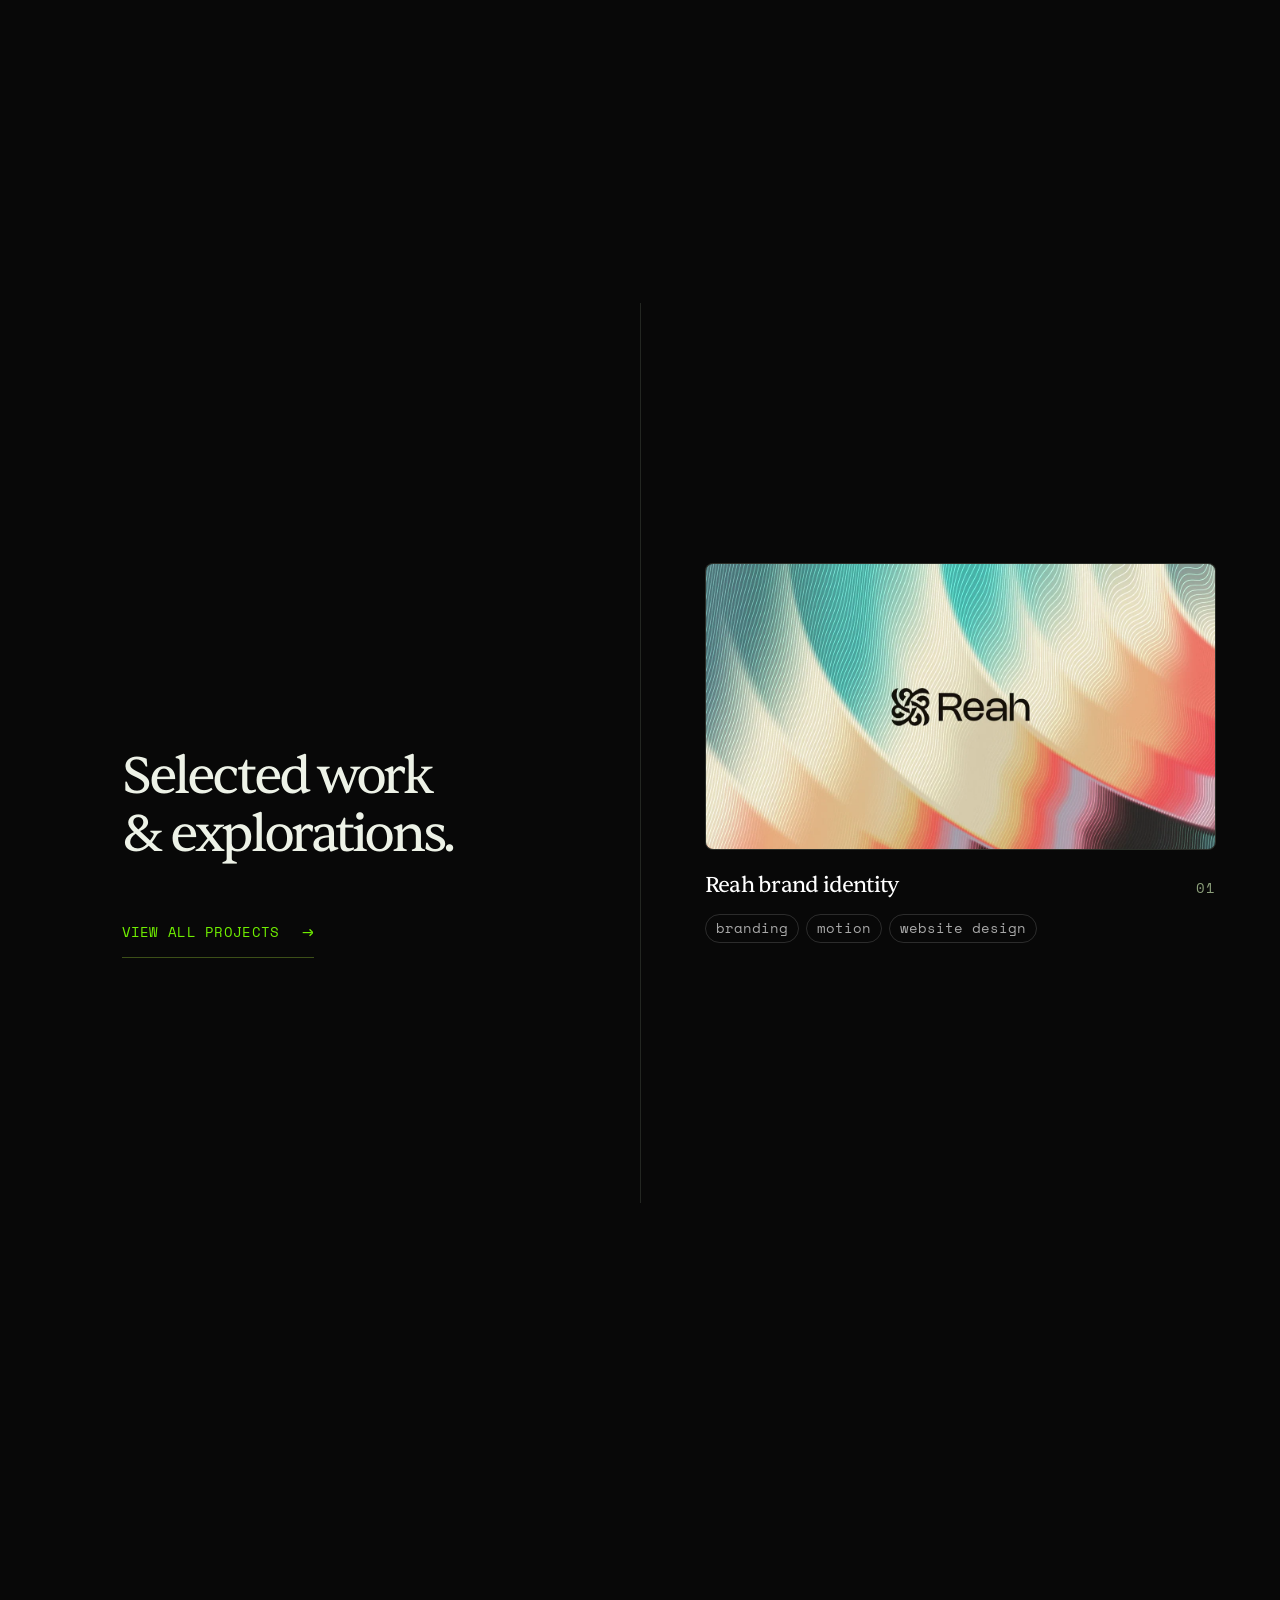
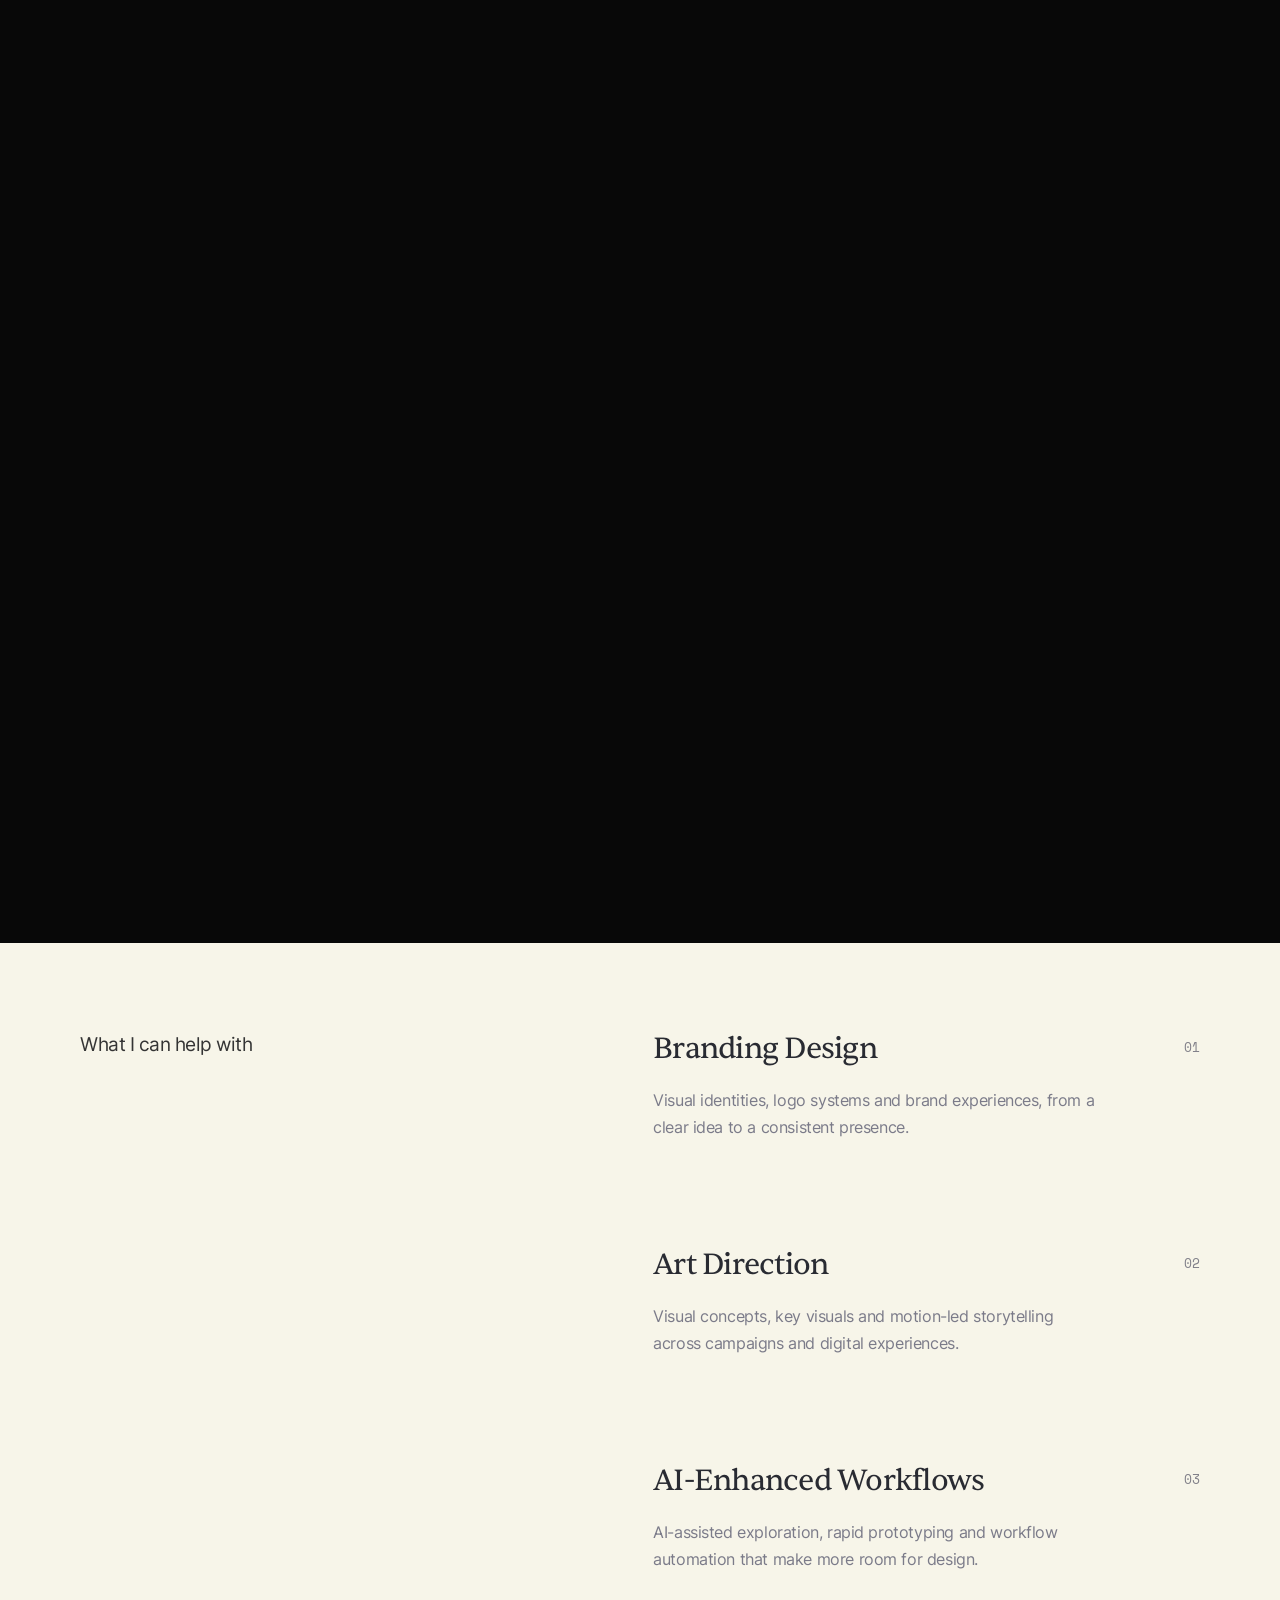
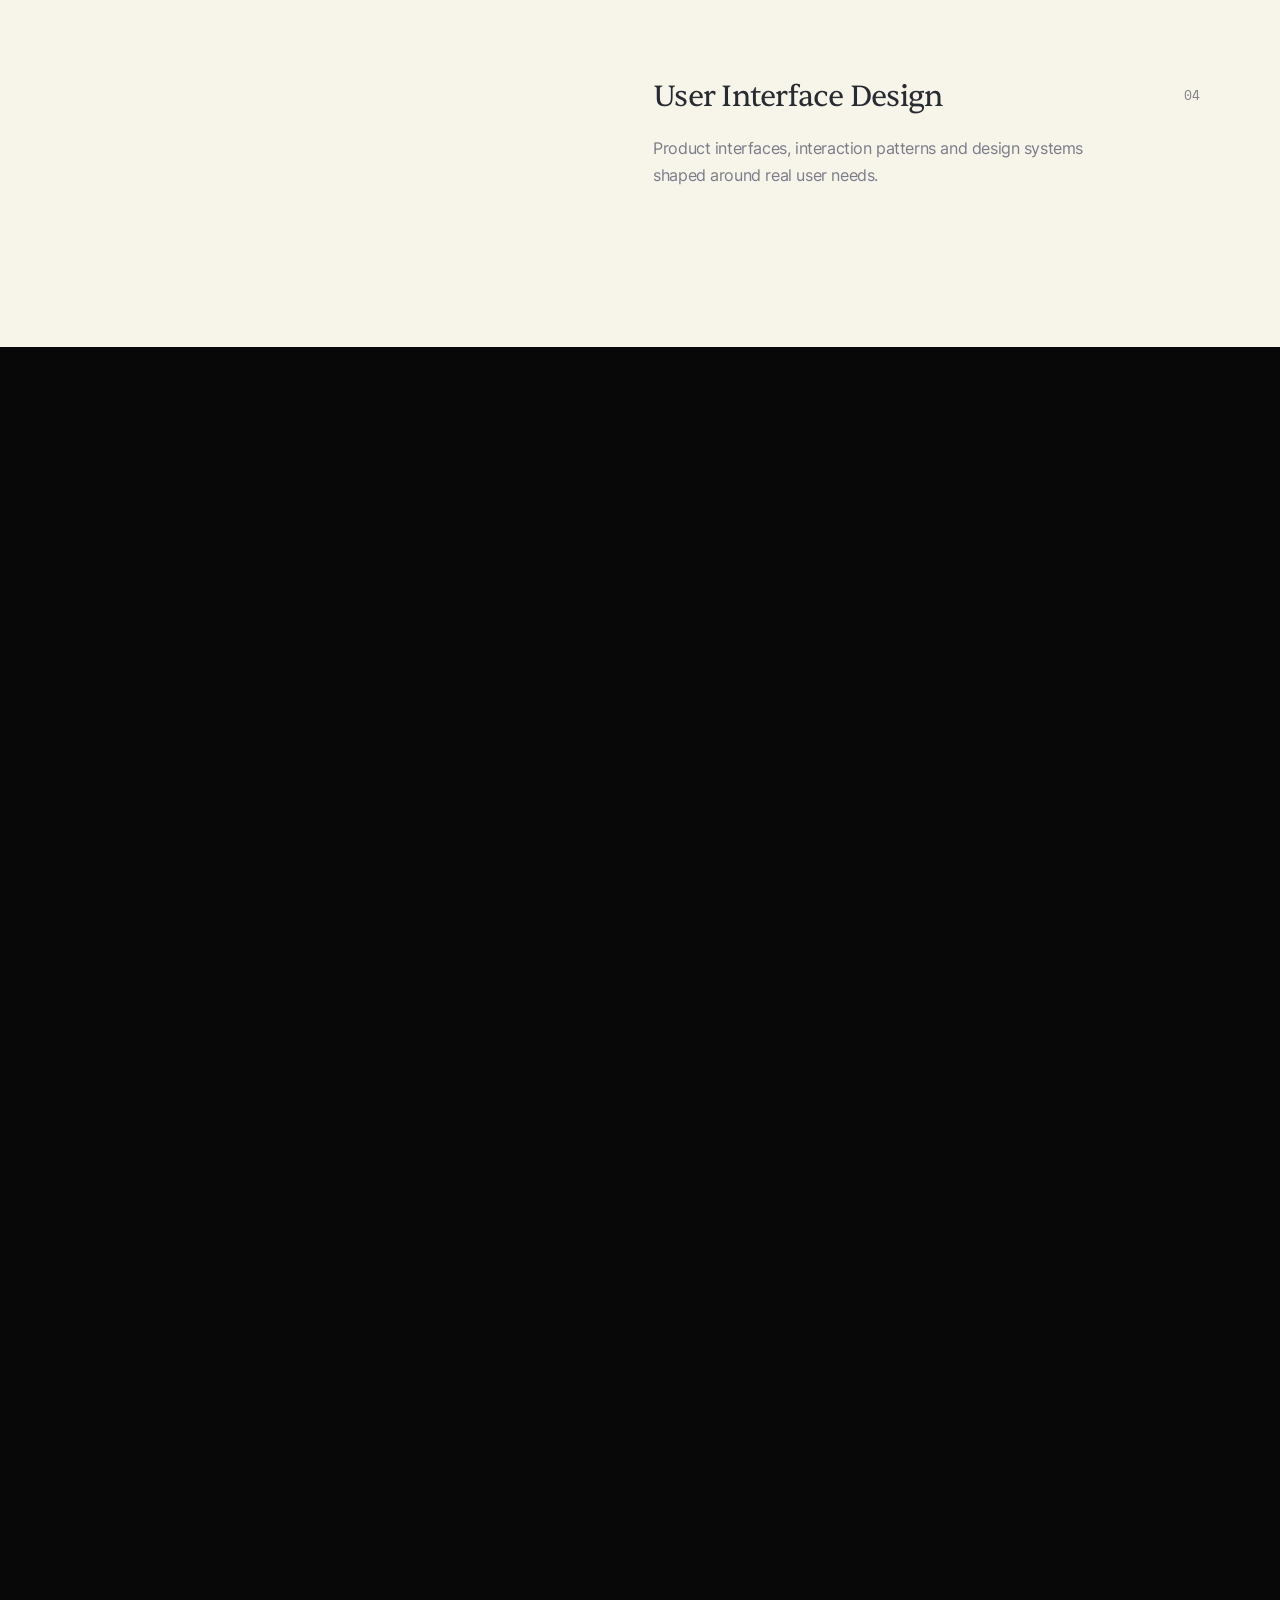
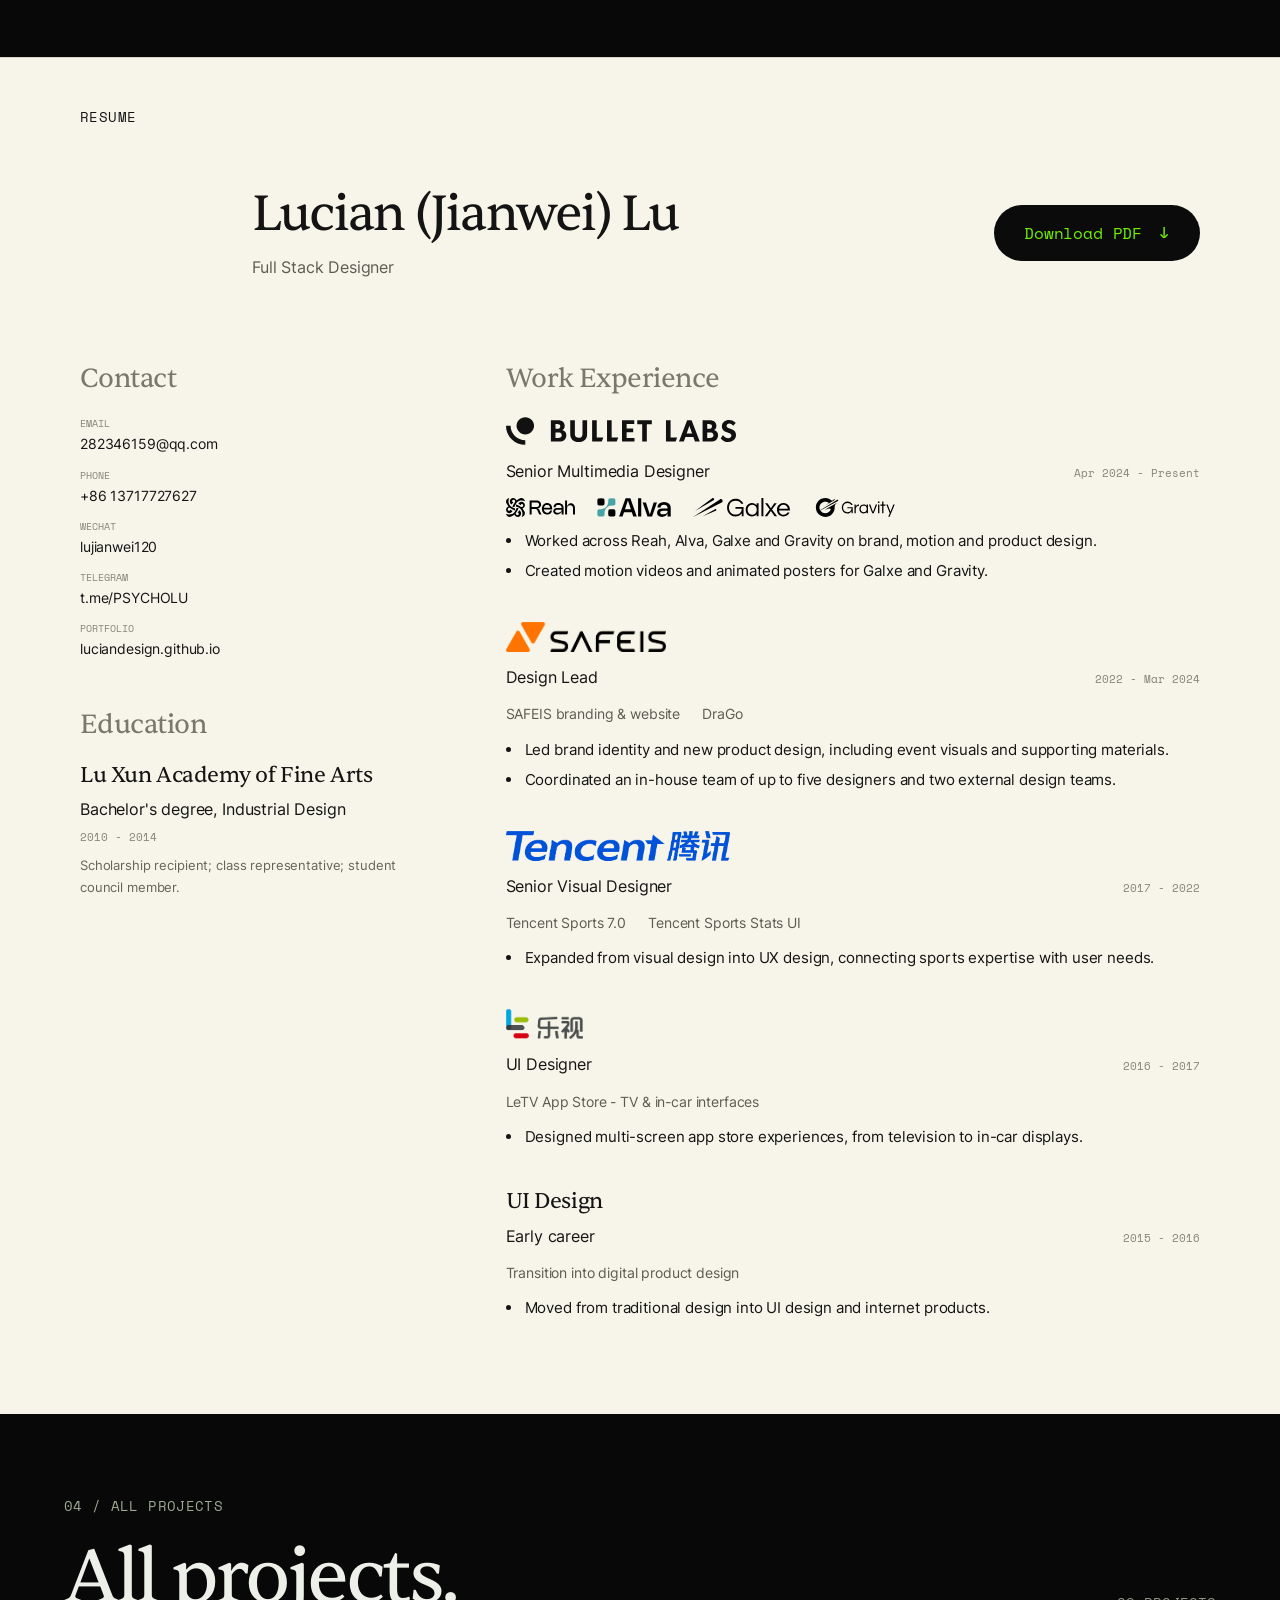
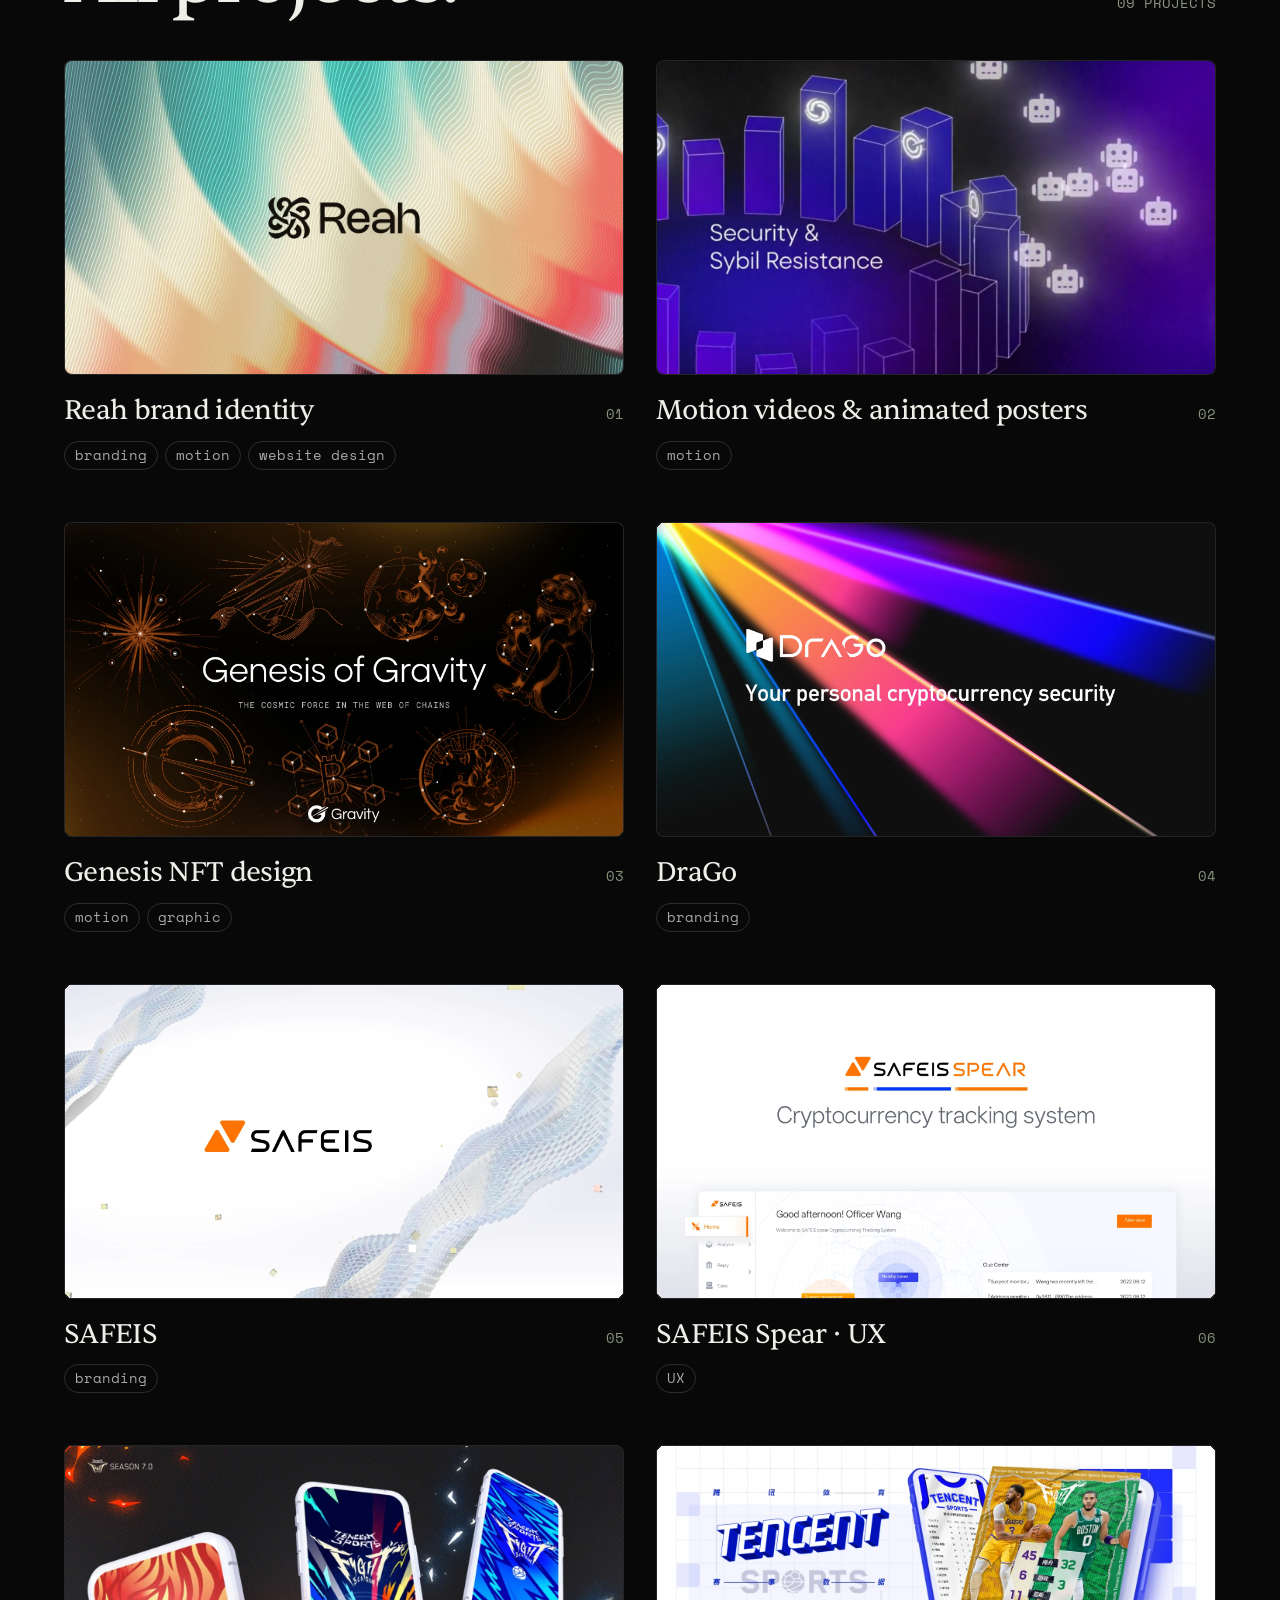
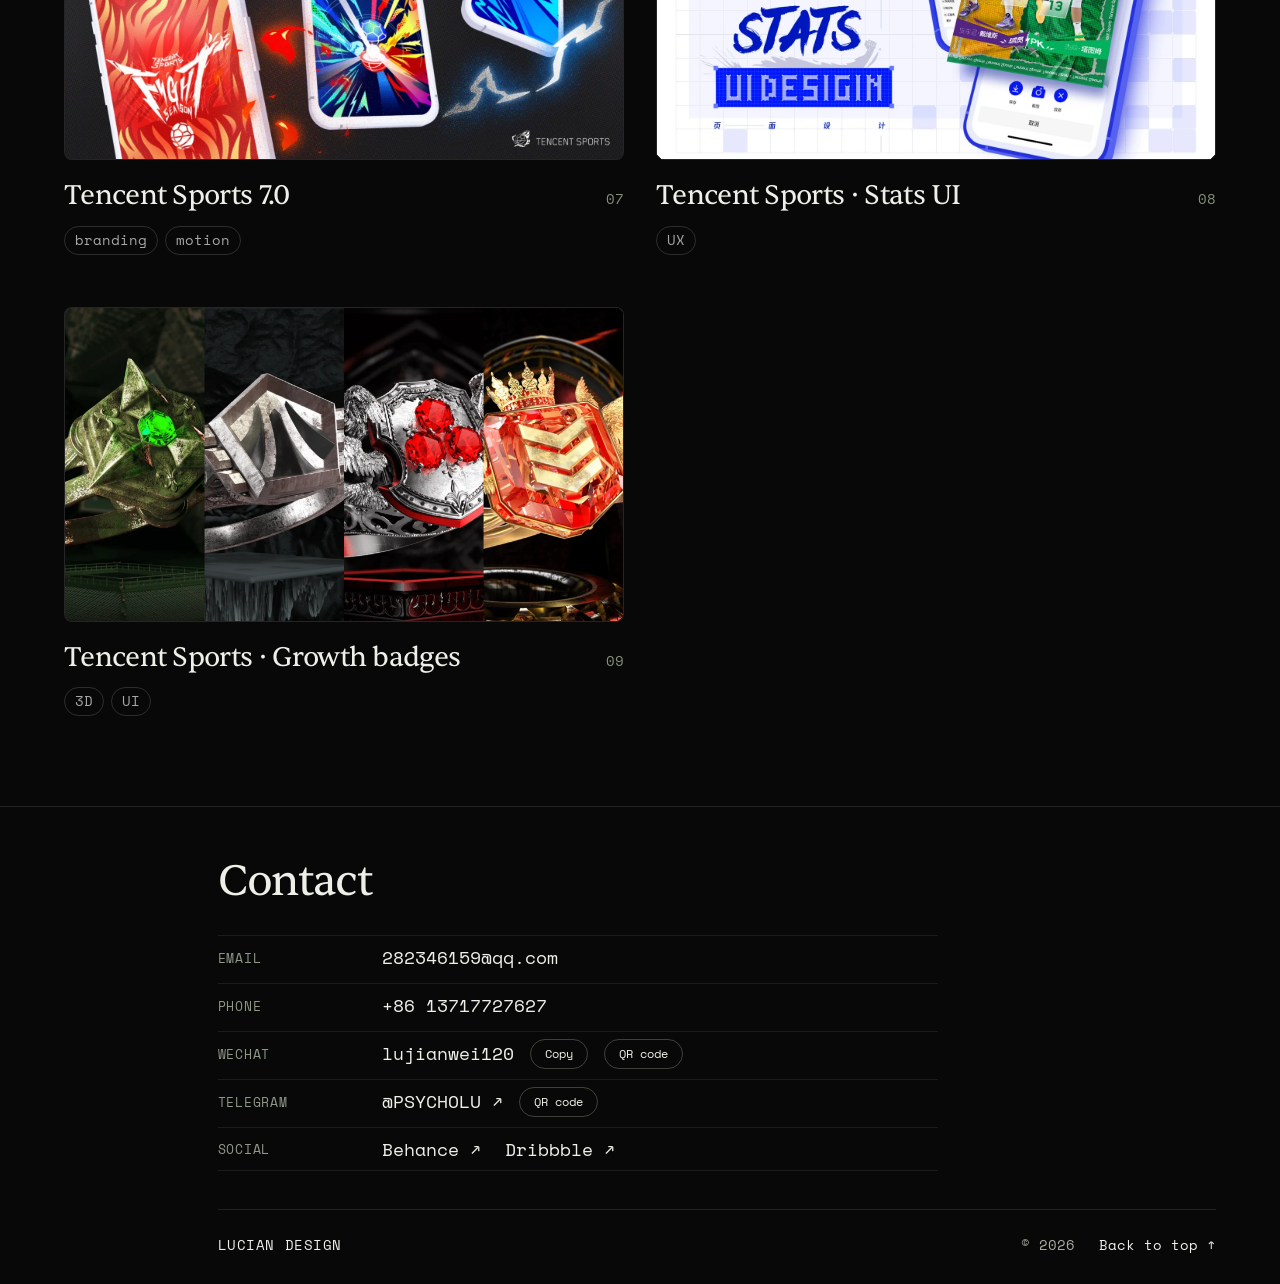
==== commit 67f43720: "Resume: position line now Full Stack Designer on page and PDF Co-Authored-By: Claude Opus 5.5 <norep" ====
--- a/index.html
+++ b/index.html
@@ -26,7 +26,7 @@
 <article aria-label="SAFEIS branding and website design" class="project-card project-slot-card"><div class="project-inner"><a aria-label="View SAFEIS" class="project-image project-slot work-preview" href="./safeis.html"><div class="work-preview-track"><img class="work-preview-frame" src="./assets/safeis/cover.webp" alt="SAFEIS" width="1440" height="810" loading="lazy" decoding="async"/><img class="work-preview-frame" src="./assets/safeis/18-1.webp" alt="" width="1440" height="810" loading="lazy" decoding="async" aria-hidden="true"/><img class="work-preview-frame" src="./assets/safeis/20-1.webp" alt="" width="1440" height="810" loading="lazy" decoding="async" aria-hidden="true"/></div><span class="work-view-badge" aria-hidden="true"><svg viewBox="0 0 24 24" fill="none" stroke="currentColor" stroke-width="1.5"><path d="M2.5 12s3.5-6 9.5-6 9.5 6 9.5 6-3.5 6-9.5 6-9.5-6-9.5-6Z"/><circle cx="12" cy="12" r="2.5"/></svg><span>View</span></span></a><div class="project-meta"><div class="project-description"><a class="motion-project-title" href="./safeis.html">SAFEIS</a><ul aria-label="Project categories" class="project-tags"><li>branding</li></ul></div><span class="project-slot-index">05</span></div></div></article>
 <article aria-label="Tencent Sports 7.0 branding design" class="project-card project-slot-card"><div class="project-inner"><a aria-label="View Tencent Sports 7.0" class="project-image project-slot work-preview" href="./tencent-sports.html"><div class="work-preview-track"><img class="work-preview-frame" src="./assets/tencent-sports/00-1.webp" alt="Tencent Sports 7.0" width="1440" height="810" loading="lazy" decoding="async"/><img class="work-preview-frame" src="./assets/tencent-sports/04-1.webp" alt="" width="1440" height="810" loading="lazy" decoding="async" aria-hidden="true"/><img class="work-preview-frame" src="./assets/tencent-sports/09-1.webp" alt="" width="1440" height="810" loading="lazy" decoding="async" aria-hidden="true"/></div><span class="work-view-badge" aria-hidden="true"><svg viewBox="0 0 24 24" fill="none" stroke="currentColor" stroke-width="1.5"><path d="M2.5 12s3.5-6 9.5-6 9.5 6 9.5 6-3.5 6-9.5 6-9.5-6-9.5-6Z"/><circle cx="12" cy="12" r="2.5"/></svg><span>View</span></span></a><div class="project-meta"><div class="project-description"><a class="motion-project-title" href="./tencent-sports.html">Tencent Sports 7.0</a><ul aria-label="Project categories" class="project-tags"><li>branding</li><li>motion</li></ul></div><span class="project-slot-index">06</span></div></div></article>
 <div class="work-outro"><div class="project-inner"><h3>More work.<br/>More possibilities.</h3><button aria-controls="all-work" aria-label="View all projects" class="more-work" data-open-all-projects=""><span class="button-roll"></span><span aria-hidden="true" class="button-arrow"><i>→</i><i>→</i></span></button></div></div><div aria-hidden="true" class="work-handoff"><div class="handoff-under"><span class="section-kicker">03 / RESUME</span><h2 class="section-title">Resume.</h2></div><div class="handoff-blinds"><div class="handoff-blade" style="--blade:0"><div class="handoff-slice"><div class="handoff-face"><span class="section-kicker">03 / RESUME</span><h2 class="section-title">Resume.</h2></div></div></div><div class="handoff-blade" style="--blade:1"><div class="handoff-slice"><div class="handoff-face"><span class="section-kicker">03 / RESUME</span><h2 class="section-title">Resume.</h2></div></div></div><div class="handoff-blade" style="--blade:2"><div class="handoff-slice"><div class="handoff-face"><span class="section-kicker">03 / RESUME</span><h2 class="section-title">Resume.</h2></div></div></div><div class="handoff-blade" style="--blade:3"><div class="handoff-slice"><div class="handoff-face"><span class="section-kicker">03 / RESUME</span><h2 class="section-title">Resume.</h2></div></div></div><div class="handoff-blade" style="--blade:4"><div class="handoff-slice"><div class="handoff-face"><span class="section-kicker">03 / RESUME</span><h2 class="section-title">Resume.</h2></div></div></div><div class="handoff-blade" style="--blade:5"><div class="handoff-slice"><div class="handoff-face"><span class="section-kicker">03 / RESUME</span><h2 class="section-title">Resume.</h2></div></div></div></div></div></div><div aria-hidden="true" class="work-progress"><i></i></div></div></section>
-<section class="capabilities" id="capabilities" aria-labelledby="capabilities-title"><div class="capabilities-layout"><div class="capabilities-intro"><div class="capabilities-sticky"><h2 id="capabilities-title">What I can help with</h2></div></div><div class="capability-list"><article class="capability-row"><span class="capability-number" aria-hidden="true">01</span><h3 class="capability-title">Branding Design</h3><p id="capability-description-1">Visual identities, logo systems and brand experiences, from a clear idea to a consistent presence.</p></article><article class="capability-row"><span class="capability-number" aria-hidden="true">02</span><h3 class="capability-title">Art Direction</h3><p id="capability-description-2">Visual concepts, key visuals and motion-led storytelling across campaigns and digital experiences.</p></article><article class="capability-row"><span class="capability-number" aria-hidden="true">03</span><h3 class="capability-title">AI-Enhanced Workflows</h3><p id="capability-description-3">AI-assisted exploration, rapid prototyping and workflow automation that make more room for design.</p></article><article class="capability-row"><span class="capability-number" aria-hidden="true">04</span><h3 class="capability-title">User Interface Design</h3><p id="capability-description-4">Product interfaces, interaction patterns and design systems shaped around real user needs.</p></article></div></div></section><section aria-labelledby="services-title" class="services resume-section" id="services"><div class="resume-toolbar"><h2 id="services-title">Resume</h2></div><article aria-label="Lucian (Jianwei) Lu resume" class="resume-sheet"><header class="resume-header"><div aria-hidden="true" class="resume-avatar-slot"></div><div class="resume-identity"><h3 class="resume-name">Lucian (Jianwei) Lu</h3><p class="resume-position">Experience Designer &amp; Design Lead</p></div><a class="resume-download" download="Lucian-Jianwei-Lu-Resume.pdf" href="./assets/resume/Lucian-Lu-Resume.pdf?v=jianwei-1" type="application/pdf">Download PDF <span aria-hidden="true">↓</span></a></header><div class="resume-columns"><aside aria-label="Contact and education" class="resume-sidebar"><footer class="resume-side-section resume-contact"><h3>Contact</h3><dl><div><dt>Email</dt><dd>282346159@qq.com</dd></div><div><dt>Phone</dt><dd>+86 13717727627</dd></div><div><dt>WeChat</dt><dd>lujianwei120</dd></div><div><dt>Telegram</dt><dd><a href="https://t.me/PSYCHOLU" rel="noopener noreferrer" target="_blank">t.me/PSYCHOLU</a></dd></div><div><dt>Portfolio</dt><dd><a href="https://luciandesign.github.io/" rel="noopener noreferrer" target="_blank">luciandesign.github.io</a></dd></div></dl></footer><section class="resume-side-section"><h3>Education</h3><div><h4>Lu Xun Academy of Fine Arts</h4><div class="resume-role-line"><span>Bachelor's degree, Industrial Design</span><time>2010 - 2014</time></div><p class="resume-detail">Scholarship recipient; class representative; student council member.</p></div></section></aside><section class="resume-experience"><h3>Work Experience</h3><div><article class="resume-job"><h4 class="resume-brand-heading"><img alt="Bullet Labs" class="resume-company-wordmark resume-bullet-wordmark" src="./assets/resume/logos/bullet-full.svg"/></h4><div class="resume-role-line"><span>Senior Multimedia Designer</span><time>Apr 2024 - Present</time></div><p class="resume-projects"><span class="resume-product"><img alt="Reah" class="resume-product-wordmark" src="./assets/resume/logos/reah-full.svg"/></span><span class="resume-product"><img alt="Alva" class="resume-product-wordmark" src="./assets/resume/logos/alva-full.svg"/></span><span class="resume-product"><img alt="Galxe" class="resume-product-wordmark" src="./assets/resume/logos/galxe-full.svg"/></span><span class="resume-product"><img alt="Gravity" class="resume-product-wordmark" src="./assets/resume/logos/gravity-full.svg"/></span></p><ul><li>Worked across Reah, Alva, Galxe and Gravity on brand, motion and product design.</li><li>Created motion videos and animated posters for Galxe and Gravity.</li></ul></article><article class="resume-job"><h4 class="resume-brand-heading"><img alt="SAFEIS / Zhongke Lianyuan" class="resume-company-wordmark resume-safeis-wordmark" src="./assets/resume/logos/safeis.png"/></h4><div class="resume-role-line"><span>Design Lead</span><time>2022 - Mar 2024</time></div><p class="resume-projects"><span class="resume-product">SAFEIS branding &amp; website</span><span class="resume-product">DraGo</span></p><ul><li>Led brand identity and new product design, including event visuals and supporting materials.</li><li>Coordinated an in-house team of up to five designers and two external design teams.</li></ul></article><article class="resume-job"><h4 class="resume-brand-heading"><img alt="Tencent Sports" class="resume-company-wordmark" src="./assets/resume/logos/tencent-transparent.svg"/></h4><div class="resume-role-line"><span>Senior Visual Designer</span><time>2017 - 2022</time></div><p class="resume-projects"><span class="resume-product">Tencent Sports 7.0</span><span class="resume-product">Tencent Sports Stats UI</span></p><ul><li>Expanded from visual design into UX design, connecting sports expertise with user needs.</li></ul></article><article class="resume-job"><h4 class="resume-brand-heading"><img alt="LeTV Interactive Entertainment" class="resume-company-wordmark" src="./assets/resume/logos/letv-transparent.svg"/></h4><div class="resume-role-line"><span>UI Designer</span><time>2016 - 2017</time></div><p class="resume-projects"><span class="resume-product">LeTV App Store - TV &amp; in-car interfaces</span></p><ul><li>Designed multi-screen app store experiences, from television to in-car displays.</li></ul></article><article class="resume-job"><h4>UI Design</h4><div class="resume-role-line"><span>Early career</span><time>2015 - 2016</time></div><p class="resume-projects"><span class="resume-product">Transition into digital product design</span></p><ul><li>Moved from traditional design into UI design and internet products.</li></ul></article></div></section></div></article></section><section aria-labelledby="all-work-title" class="work-archive" id="all-work"><header class="archive-heading"><div><span class="section-kicker">04 / ALL PROJECTS</span><h2 id="all-work-title">All projects.</h2></div><span class="archive-count">09 PROJECTS</span></header><div class="archive-grid"><article class="archive-card"><a aria-label="View Reah brand identity" class="archive-cover work-preview work-preview-video" href="./reah.html"><video aria-hidden="true" autoplay="" class="project-cover motion-collection-cover" data-cover-src="./assets/reah/cover.mp4" disablepictureinpicture="" height="1080" loop="" muted="" playsinline="" poster="./assets/reah/cover.webp" preload="none" width="1920"></video><span aria-hidden="true" class="work-view-badge"><svg viewBox="0 0 24 24" fill="none" stroke="currentColor" stroke-width="1.5"><path d="M2.5 12s3.5-6 9.5-6 9.5 6 9.5 6-3.5 6-9.5 6-9.5-6-9.5-6Z"/><circle cx="12" cy="12" r="2.5"/></svg><span>View</span></span></a><div class="archive-card-meta"><h3><a href="./reah.html">Reah brand identity</a></h3><span aria-hidden="true">01</span></div><ul aria-label="Project categories" class="project-tags"><li>branding</li><li>motion</li><li>website design</li></ul></article><article class="archive-card"><a aria-label="View Motion videos and animated posters" class="archive-cover work-preview work-preview-video" href="./motion.html"><video aria-hidden="true" autoplay="" class="project-cover motion-collection-cover" data-cover-src="./assets/motion/cover/cover.mp4" disablepictureinpicture="" height="810" loop="" muted="" playsinline="" poster="./assets/motion/cover/poster.webp" preload="none" width="1440"></video><span class="work-view-badge" aria-hidden="true"><svg viewBox="0 0 24 24" fill="none" stroke="currentColor" stroke-width="1.5"><path d="M2.5 12s3.5-6 9.5-6 9.5 6 9.5 6-3.5 6-9.5 6-9.5-6-9.5-6Z"/><circle cx="12" cy="12" r="2.5"/></svg><span>View</span></span></a><div class="archive-card-meta"><h3><a href="./motion.html">Motion videos &amp; animated posters</a></h3><span aria-hidden="true">02</span></div><ul aria-label="Project categories" class="project-tags"><li>motion</li></ul></article><article class="archive-card"><a aria-label="View Genesis NFT design" class="archive-cover work-preview" href="./genesis-nft.html"><div class="work-preview-track"><img class="work-preview-frame" src="./assets/genesis-nft/banner.webp" alt="Genesis NFT design" width="1440" height="810" loading="lazy" decoding="async"/><img class="work-preview-frame" src="./assets/genesis-nft/static-02.webp" alt="" width="1440" height="810" loading="lazy" decoding="async" aria-hidden="true"/><img class="work-preview-frame" src="./assets/genesis-nft/static-04.webp" alt="" width="1440" height="810" loading="lazy" decoding="async" aria-hidden="true"/></div><span class="work-view-badge" aria-hidden="true"><svg viewBox="0 0 24 24" fill="none" stroke="currentColor" stroke-width="1.5"><path d="M2.5 12s3.5-6 9.5-6 9.5 6 9.5 6-3.5 6-9.5 6-9.5-6-9.5-6Z"/><circle cx="12" cy="12" r="2.5"/></svg><span>View</span></span></a><div class="archive-card-meta"><h3><a href="./genesis-nft.html">Genesis NFT design</a></h3><span aria-hidden="true">03</span></div><ul aria-label="Project categories" class="project-tags"><li>motion</li><li>graphic</li></ul></article><article class="archive-card"><a aria-label="View DraGo" class="archive-cover work-preview" href="./drago.html"><div class="work-preview-track"><img class="work-preview-frame" src="./assets/drago/cover.webp" alt="DraGo" width="1440" height="810" loading="lazy" decoding="async"/><img class="work-preview-frame" src="./assets/drago/04-1.webp" alt="" width="1440" height="810" loading="lazy" decoding="async" aria-hidden="true"/><img class="work-preview-frame" src="./assets/drago/08-1.webp" alt="" width="1440" height="810" loading="lazy" decoding="async" aria-hidden="true"/></div><span class="work-view-badge" aria-hidden="true"><svg viewBox="0 0 24 24" fill="none" stroke="currentColor" stroke-width="1.5"><path d="M2.5 12s3.5-6 9.5-6 9.5 6 9.5 6-3.5 6-9.5 6-9.5-6-9.5-6Z"/><circle cx="12" cy="12" r="2.5"/></svg><span>View</span></span></a><div class="archive-card-meta"><h3><a href="./drago.html">DraGo</a></h3><span aria-hidden="true">04</span></div><ul aria-label="Project categories" class="project-tags"><li>branding</li></ul></article><article class="archive-card"><a aria-label="View SAFEIS" class="archive-cover work-preview" href="./safeis.html"><div class="work-preview-track"><img class="work-preview-frame" src="./assets/safeis/cover.webp" alt="SAFEIS" width="1440" height="810" loading="lazy" decoding="async"/><img class="work-preview-frame" src="./assets/safeis/18-1.webp" alt="" width="1440" height="810" loading="lazy" decoding="async" aria-hidden="true"/><img class="work-preview-frame" src="./assets/safeis/20-1.webp" alt="" width="1440" height="810" loading="lazy" decoding="async" aria-hidden="true"/></div><span class="work-view-badge" aria-hidden="true"><svg viewBox="0 0 24 24" fill="none" stroke="currentColor" stroke-width="1.5"><path d="M2.5 12s3.5-6 9.5-6 9.5 6 9.5 6-3.5 6-9.5 6-9.5-6-9.5-6Z"/><circle cx="12" cy="12" r="2.5"/></svg><span>View</span></span></a><div class="archive-card-meta"><h3><a href="./safeis.html">SAFEIS</a></h3><span aria-hidden="true">05</span></div><ul aria-label="Project categories" class="project-tags"><li>branding</li></ul></article><article class="archive-card"><a aria-label="View SAFEIS Spear UX design" class="archive-cover work-preview" href="./safeis-spear.html"><div class="work-preview-track"><img class="work-preview-frame" src="./assets/safeis-spear/cover.webp" alt="SAFEIS Spear UX design" width="1920" height="1080" loading="lazy" decoding="async"/><img class="work-preview-frame" src="./assets/safeis-spear/03.webp" alt="" width="1920" height="1079" loading="lazy" decoding="async" aria-hidden="true"/><img class="work-preview-frame" src="./assets/safeis-spear/10.webp" alt="" width="1920" height="1080" loading="lazy" decoding="async" aria-hidden="true"/></div><span class="work-view-badge" aria-hidden="true"><svg viewBox="0 0 24 24" fill="none" stroke="currentColor" stroke-width="1.5"><path d="M2.5 12s3.5-6 9.5-6 9.5 6 9.5 6-3.5 6-9.5 6-9.5-6-9.5-6Z"/><circle cx="12" cy="12" r="2.5"/></svg><span>View</span></span></a><div class="archive-card-meta"><h3><a href="./safeis-spear.html">SAFEIS Spear · UX</a></h3><span aria-hidden="true">06</span></div><ul aria-label="Project categories" class="project-tags"><li>UX</li></ul></article><article class="archive-card"><a aria-label="View Tencent Sports 7.0" class="archive-cover work-preview" href="./tencent-sports.html"><div class="work-preview-track"><img class="work-preview-frame" src="./assets/tencent-sports/00-1.webp" alt="Tencent Sports 7.0" width="1440" height="810" loading="lazy" decoding="async"/><img class="work-preview-frame" src="./assets/tencent-sports/04-1.webp" alt="" width="1440" height="810" loading="lazy" decoding="async" aria-hidden="true"/><img class="work-preview-frame" src="./assets/tencent-sports/09-1.webp" alt="" width="1440" height="810" loading="lazy" decoding="async" aria-hidden="true"/></div><span class="work-view-badge" aria-hidden="true"><svg viewBox="0 0 24 24" fill="none" stroke="currentColor" stroke-width="1.5"><path d="M2.5 12s3.5-6 9.5-6 9.5 6 9.5 6-3.5 6-9.5 6-9.5-6-9.5-6Z"/><circle cx="12" cy="12" r="2.5"/></svg><span>View</span></span></a><div class="archive-card-meta"><h3><a href="./tencent-sports.html">Tencent Sports 7.0</a></h3><span aria-hidden="true">07</span></div><ul aria-label="Project categories" class="project-tags"><li>branding</li><li>motion</li></ul></article><article class="archive-card"><a aria-label="View Tencent Sports stats UI" class="archive-cover work-preview" href="./tencent-stats.html"><div class="work-preview-track"><img class="work-preview-frame" src="./assets/tencent-stats/module-00-1.webp" alt="Tencent Sports stats UI" width="1440" height="810" loading="lazy" decoding="async"/><img class="work-preview-frame" src="./assets/tencent-stats/module-04-1.webp" alt="" width="1440" height="810" loading="lazy" decoding="async" aria-hidden="true"/><img class="work-preview-frame" src="./assets/tencent-stats/module-10-1.webp" alt="" width="1440" height="810" loading="lazy" decoding="async" aria-hidden="true"/></div><span class="work-view-badge" aria-hidden="true"><svg viewBox="0 0 24 24" fill="none" stroke="currentColor" stroke-width="1.5"><path d="M2.5 12s3.5-6 9.5-6 9.5 6 9.5 6-3.5 6-9.5 6-9.5-6-9.5-6Z"/><circle cx="12" cy="12" r="2.5"/></svg><span>View</span></span></a><div class="archive-card-meta"><h3><a href="./tencent-stats.html">Tencent Sports · Stats UI</a></h3><span aria-hidden="true">08</span></div><ul aria-label="Project categories" class="project-tags"><li>UX</li></ul></article><article class="archive-card"><a aria-label="View Tencent Sports growth badges" class="archive-cover work-preview" href="./tencent-badges.html"><div class="work-preview-track"><img class="work-preview-frame" src="./assets/tencent-badges/cover.webp" alt="Tencent Sports growth badges" width="1440" height="810" loading="lazy" decoding="async"/><img class="work-preview-frame" src="./assets/tencent-badges/04.webp" alt="" width="1440" height="810" loading="lazy" decoding="async" aria-hidden="true"/><img class="work-preview-frame" src="./assets/tencent-badges/05.webp" alt="" width="1440" height="810" loading="lazy" decoding="async" aria-hidden="true"/></div><span class="work-view-badge" aria-hidden="true"><svg viewBox="0 0 24 24" fill="none" stroke="currentColor" stroke-width="1.5"><path d="M2.5 12s3.5-6 9.5-6 9.5 6 9.5 6-3.5 6-9.5 6-9.5-6-9.5-6Z"/><circle cx="12" cy="12" r="2.5"/></svg><span>View</span></span></a><div class="archive-card-meta"><h3><a href="./tencent-badges.html">Tencent Sports · Growth badges</a></h3><span aria-hidden="true">09</span></div><ul aria-label="Project categories" class="project-tags"><li>3D</li><li>UI</li></ul></article></div></section>
+<section class="capabilities" id="capabilities" aria-labelledby="capabilities-title"><div class="capabilities-layout"><div class="capabilities-intro"><div class="capabilities-sticky"><h2 id="capabilities-title">What I can help with</h2></div></div><div class="capability-list"><article class="capability-row"><span class="capability-number" aria-hidden="true">01</span><h3 class="capability-title">Branding Design</h3><p id="capability-description-1">Visual identities, logo systems and brand experiences, from a clear idea to a consistent presence.</p></article><article class="capability-row"><span class="capability-number" aria-hidden="true">02</span><h3 class="capability-title">Art Direction</h3><p id="capability-description-2">Visual concepts, key visuals and motion-led storytelling across campaigns and digital experiences.</p></article><article class="capability-row"><span class="capability-number" aria-hidden="true">03</span><h3 class="capability-title">AI-Enhanced Workflows</h3><p id="capability-description-3">AI-assisted exploration, rapid prototyping and workflow automation that make more room for design.</p></article><article class="capability-row"><span class="capability-number" aria-hidden="true">04</span><h3 class="capability-title">User Interface Design</h3><p id="capability-description-4">Product interfaces, interaction patterns and design systems shaped around real user needs.</p></article></div></div></section><section aria-labelledby="services-title" class="services resume-section" id="services"><div class="resume-toolbar"><h2 id="services-title">Resume</h2></div><article aria-label="Lucian (Jianwei) Lu resume" class="resume-sheet"><header class="resume-header"><div aria-hidden="true" class="resume-avatar-slot"></div><div class="resume-identity"><h3 class="resume-name">Lucian (Jianwei) Lu</h3><p class="resume-position">Full Stack Designer</p></div><a class="resume-download" download="Lucian-Jianwei-Lu-Resume.pdf" href="./assets/resume/Lucian-Lu-Resume.pdf?v=fullstack-1" type="application/pdf">Download PDF <span aria-hidden="true">↓</span></a></header><div class="resume-columns"><aside aria-label="Contact and education" class="resume-sidebar"><footer class="resume-side-section resume-contact"><h3>Contact</h3><dl><div><dt>Email</dt><dd>282346159@qq.com</dd></div><div><dt>Phone</dt><dd>+86 13717727627</dd></div><div><dt>WeChat</dt><dd>lujianwei120</dd></div><div><dt>Telegram</dt><dd><a href="https://t.me/PSYCHOLU" rel="noopener noreferrer" target="_blank">t.me/PSYCHOLU</a></dd></div><div><dt>Portfolio</dt><dd><a href="https://luciandesign.github.io/" rel="noopener noreferrer" target="_blank">luciandesign.github.io</a></dd></div></dl></footer><section class="resume-side-section"><h3>Education</h3><div><h4>Lu Xun Academy of Fine Arts</h4><div class="resume-role-line"><span>Bachelor's degree, Industrial Design</span><time>2010 - 2014</time></div><p class="resume-detail">Scholarship recipient; class representative; student council member.</p></div></section></aside><section class="resume-experience"><h3>Work Experience</h3><div><article class="resume-job"><h4 class="resume-brand-heading"><img alt="Bullet Labs" class="resume-company-wordmark resume-bullet-wordmark" src="./assets/resume/logos/bullet-full.svg"/></h4><div class="resume-role-line"><span>Senior Multimedia Designer</span><time>Apr 2024 - Present</time></div><p class="resume-projects"><span class="resume-product"><img alt="Reah" class="resume-product-wordmark" src="./assets/resume/logos/reah-full.svg"/></span><span class="resume-product"><img alt="Alva" class="resume-product-wordmark" src="./assets/resume/logos/alva-full.svg"/></span><span class="resume-product"><img alt="Galxe" class="resume-product-wordmark" src="./assets/resume/logos/galxe-full.svg"/></span><span class="resume-product"><img alt="Gravity" class="resume-product-wordmark" src="./assets/resume/logos/gravity-full.svg"/></span></p><ul><li>Worked across Reah, Alva, Galxe and Gravity on brand, motion and product design.</li><li>Created motion videos and animated posters for Galxe and Gravity.</li></ul></article><article class="resume-job"><h4 class="resume-brand-heading"><img alt="SAFEIS / Zhongke Lianyuan" class="resume-company-wordmark resume-safeis-wordmark" src="./assets/resume/logos/safeis.png"/></h4><div class="resume-role-line"><span>Design Lead</span><time>2022 - Mar 2024</time></div><p class="resume-projects"><span class="resume-product">SAFEIS branding &amp; website</span><span class="resume-product">DraGo</span></p><ul><li>Led brand identity and new product design, including event visuals and supporting materials.</li><li>Coordinated an in-house team of up to five designers and two external design teams.</li></ul></article><article class="resume-job"><h4 class="resume-brand-heading"><img alt="Tencent Sports" class="resume-company-wordmark" src="./assets/resume/logos/tencent-transparent.svg"/></h4><div class="resume-role-line"><span>Senior Visual Designer</span><time>2017 - 2022</time></div><p class="resume-projects"><span class="resume-product">Tencent Sports 7.0</span><span class="resume-product">Tencent Sports Stats UI</span></p><ul><li>Expanded from visual design into UX design, connecting sports expertise with user needs.</li></ul></article><article class="resume-job"><h4 class="resume-brand-heading"><img alt="LeTV Interactive Entertainment" class="resume-company-wordmark" src="./assets/resume/logos/letv-transparent.svg"/></h4><div class="resume-role-line"><span>UI Designer</span><time>2016 - 2017</time></div><p class="resume-projects"><span class="resume-product">LeTV App Store - TV &amp; in-car interfaces</span></p><ul><li>Designed multi-screen app store experiences, from television to in-car displays.</li></ul></article><article class="resume-job"><h4>UI Design</h4><div class="resume-role-line"><span>Early career</span><time>2015 - 2016</time></div><p class="resume-projects"><span class="resume-product">Transition into digital product design</span></p><ul><li>Moved from traditional design into UI design and internet products.</li></ul></article></div></section></div></article></section><section aria-labelledby="all-work-title" class="work-archive" id="all-work"><header class="archive-heading"><div><span class="section-kicker">04 / ALL PROJECTS</span><h2 id="all-work-title">All projects.</h2></div><span class="archive-count">09 PROJECTS</span></header><div class="archive-grid"><article class="archive-card"><a aria-label="View Reah brand identity" class="archive-cover work-preview work-preview-video" href="./reah.html"><video aria-hidden="true" autoplay="" class="project-cover motion-collection-cover" data-cover-src="./assets/reah/cover.mp4" disablepictureinpicture="" height="1080" loop="" muted="" playsinline="" poster="./assets/reah/cover.webp" preload="none" width="1920"></video><span aria-hidden="true" class="work-view-badge"><svg viewBox="0 0 24 24" fill="none" stroke="currentColor" stroke-width="1.5"><path d="M2.5 12s3.5-6 9.5-6 9.5 6 9.5 6-3.5 6-9.5 6-9.5-6-9.5-6Z"/><circle cx="12" cy="12" r="2.5"/></svg><span>View</span></span></a><div class="archive-card-meta"><h3><a href="./reah.html">Reah brand identity</a></h3><span aria-hidden="true">01</span></div><ul aria-label="Project categories" class="project-tags"><li>branding</li><li>motion</li><li>website design</li></ul></article><article class="archive-card"><a aria-label="View Motion videos and animated posters" class="archive-cover work-preview work-preview-video" href="./motion.html"><video aria-hidden="true" autoplay="" class="project-cover motion-collection-cover" data-cover-src="./assets/motion/cover/cover.mp4" disablepictureinpicture="" height="810" loop="" muted="" playsinline="" poster="./assets/motion/cover/poster.webp" preload="none" width="1440"></video><span class="work-view-badge" aria-hidden="true"><svg viewBox="0 0 24 24" fill="none" stroke="currentColor" stroke-width="1.5"><path d="M2.5 12s3.5-6 9.5-6 9.5 6 9.5 6-3.5 6-9.5 6-9.5-6-9.5-6Z"/><circle cx="12" cy="12" r="2.5"/></svg><span>View</span></span></a><div class="archive-card-meta"><h3><a href="./motion.html">Motion videos &amp; animated posters</a></h3><span aria-hidden="true">02</span></div><ul aria-label="Project categories" class="project-tags"><li>motion</li></ul></article><article class="archive-card"><a aria-label="View Genesis NFT design" class="archive-cover work-preview" href="./genesis-nft.html"><div class="work-preview-track"><img class="work-preview-frame" src="./assets/genesis-nft/banner.webp" alt="Genesis NFT design" width="1440" height="810" loading="lazy" decoding="async"/><img class="work-preview-frame" src="./assets/genesis-nft/static-02.webp" alt="" width="1440" height="810" loading="lazy" decoding="async" aria-hidden="true"/><img class="work-preview-frame" src="./assets/genesis-nft/static-04.webp" alt="" width="1440" height="810" loading="lazy" decoding="async" aria-hidden="true"/></div><span class="work-view-badge" aria-hidden="true"><svg viewBox="0 0 24 24" fill="none" stroke="currentColor" stroke-width="1.5"><path d="M2.5 12s3.5-6 9.5-6 9.5 6 9.5 6-3.5 6-9.5 6-9.5-6-9.5-6Z"/><circle cx="12" cy="12" r="2.5"/></svg><span>View</span></span></a><div class="archive-card-meta"><h3><a href="./genesis-nft.html">Genesis NFT design</a></h3><span aria-hidden="true">03</span></div><ul aria-label="Project categories" class="project-tags"><li>motion</li><li>graphic</li></ul></article><article class="archive-card"><a aria-label="View DraGo" class="archive-cover work-preview" href="./drago.html"><div class="work-preview-track"><img class="work-preview-frame" src="./assets/drago/cover.webp" alt="DraGo" width="1440" height="810" loading="lazy" decoding="async"/><img class="work-preview-frame" src="./assets/drago/04-1.webp" alt="" width="1440" height="810" loading="lazy" decoding="async" aria-hidden="true"/><img class="work-preview-frame" src="./assets/drago/08-1.webp" alt="" width="1440" height="810" loading="lazy" decoding="async" aria-hidden="true"/></div><span class="work-view-badge" aria-hidden="true"><svg viewBox="0 0 24 24" fill="none" stroke="currentColor" stroke-width="1.5"><path d="M2.5 12s3.5-6 9.5-6 9.5 6 9.5 6-3.5 6-9.5 6-9.5-6-9.5-6Z"/><circle cx="12" cy="12" r="2.5"/></svg><span>View</span></span></a><div class="archive-card-meta"><h3><a href="./drago.html">DraGo</a></h3><span aria-hidden="true">04</span></div><ul aria-label="Project categories" class="project-tags"><li>branding</li></ul></article><article class="archive-card"><a aria-label="View SAFEIS" class="archive-cover work-preview" href="./safeis.html"><div class="work-preview-track"><img class="work-preview-frame" src="./assets/safeis/cover.webp" alt="SAFEIS" width="1440" height="810" loading="lazy" decoding="async"/><img class="work-preview-frame" src="./assets/safeis/18-1.webp" alt="" width="1440" height="810" loading="lazy" decoding="async" aria-hidden="true"/><img class="work-preview-frame" src="./assets/safeis/20-1.webp" alt="" width="1440" height="810" loading="lazy" decoding="async" aria-hidden="true"/></div><span class="work-view-badge" aria-hidden="true"><svg viewBox="0 0 24 24" fill="none" stroke="currentColor" stroke-width="1.5"><path d="M2.5 12s3.5-6 9.5-6 9.5 6 9.5 6-3.5 6-9.5 6-9.5-6-9.5-6Z"/><circle cx="12" cy="12" r="2.5"/></svg><span>View</span></span></a><div class="archive-card-meta"><h3><a href="./safeis.html">SAFEIS</a></h3><span aria-hidden="true">05</span></div><ul aria-label="Project categories" class="project-tags"><li>branding</li></ul></article><article class="archive-card"><a aria-label="View SAFEIS Spear UX design" class="archive-cover work-preview" href="./safeis-spear.html"><div class="work-preview-track"><img class="work-preview-frame" src="./assets/safeis-spear/cover.webp" alt="SAFEIS Spear UX design" width="1920" height="1080" loading="lazy" decoding="async"/><img class="work-preview-frame" src="./assets/safeis-spear/03.webp" alt="" width="1920" height="1079" loading="lazy" decoding="async" aria-hidden="true"/><img class="work-preview-frame" src="./assets/safeis-spear/10.webp" alt="" width="1920" height="1080" loading="lazy" decoding="async" aria-hidden="true"/></div><span class="work-view-badge" aria-hidden="true"><svg viewBox="0 0 24 24" fill="none" stroke="currentColor" stroke-width="1.5"><path d="M2.5 12s3.5-6 9.5-6 9.5 6 9.5 6-3.5 6-9.5 6-9.5-6-9.5-6Z"/><circle cx="12" cy="12" r="2.5"/></svg><span>View</span></span></a><div class="archive-card-meta"><h3><a href="./safeis-spear.html">SAFEIS Spear · UX</a></h3><span aria-hidden="true">06</span></div><ul aria-label="Project categories" class="project-tags"><li>UX</li></ul></article><article class="archive-card"><a aria-label="View Tencent Sports 7.0" class="archive-cover work-preview" href="./tencent-sports.html"><div class="work-preview-track"><img class="work-preview-frame" src="./assets/tencent-sports/00-1.webp" alt="Tencent Sports 7.0" width="1440" height="810" loading="lazy" decoding="async"/><img class="work-preview-frame" src="./assets/tencent-sports/04-1.webp" alt="" width="1440" height="810" loading="lazy" decoding="async" aria-hidden="true"/><img class="work-preview-frame" src="./assets/tencent-sports/09-1.webp" alt="" width="1440" height="810" loading="lazy" decoding="async" aria-hidden="true"/></div><span class="work-view-badge" aria-hidden="true"><svg viewBox="0 0 24 24" fill="none" stroke="currentColor" stroke-width="1.5"><path d="M2.5 12s3.5-6 9.5-6 9.5 6 9.5 6-3.5 6-9.5 6-9.5-6-9.5-6Z"/><circle cx="12" cy="12" r="2.5"/></svg><span>View</span></span></a><div class="archive-card-meta"><h3><a href="./tencent-sports.html">Tencent Sports 7.0</a></h3><span aria-hidden="true">07</span></div><ul aria-label="Project categories" class="project-tags"><li>branding</li><li>motion</li></ul></article><article class="archive-card"><a aria-label="View Tencent Sports stats UI" class="archive-cover work-preview" href="./tencent-stats.html"><div class="work-preview-track"><img class="work-preview-frame" src="./assets/tencent-stats/module-00-1.webp" alt="Tencent Sports stats UI" width="1440" height="810" loading="lazy" decoding="async"/><img class="work-preview-frame" src="./assets/tencent-stats/module-04-1.webp" alt="" width="1440" height="810" loading="lazy" decoding="async" aria-hidden="true"/><img class="work-preview-frame" src="./assets/tencent-stats/module-10-1.webp" alt="" width="1440" height="810" loading="lazy" decoding="async" aria-hidden="true"/></div><span class="work-view-badge" aria-hidden="true"><svg viewBox="0 0 24 24" fill="none" stroke="currentColor" stroke-width="1.5"><path d="M2.5 12s3.5-6 9.5-6 9.5 6 9.5 6-3.5 6-9.5 6-9.5-6-9.5-6Z"/><circle cx="12" cy="12" r="2.5"/></svg><span>View</span></span></a><div class="archive-card-meta"><h3><a href="./tencent-stats.html">Tencent Sports · Stats UI</a></h3><span aria-hidden="true">08</span></div><ul aria-label="Project categories" class="project-tags"><li>UX</li></ul></article><article class="archive-card"><a aria-label="View Tencent Sports growth badges" class="archive-cover work-preview" href="./tencent-badges.html"><div class="work-preview-track"><img class="work-preview-frame" src="./assets/tencent-badges/cover.webp" alt="Tencent Sports growth badges" width="1440" height="810" loading="lazy" decoding="async"/><img class="work-preview-frame" src="./assets/tencent-badges/04.webp" alt="" width="1440" height="810" loading="lazy" decoding="async" aria-hidden="true"/><img class="work-preview-frame" src="./assets/tencent-badges/05.webp" alt="" width="1440" height="810" loading="lazy" decoding="async" aria-hidden="true"/></div><span class="work-view-badge" aria-hidden="true"><svg viewBox="0 0 24 24" fill="none" stroke="currentColor" stroke-width="1.5"><path d="M2.5 12s3.5-6 9.5-6 9.5 6 9.5 6-3.5 6-9.5 6-9.5-6-9.5-6Z"/><circle cx="12" cy="12" r="2.5"/></svg><span>View</span></span></a><div class="archive-card-meta"><h3><a href="./tencent-badges.html">Tencent Sports · Growth badges</a></h3><span aria-hidden="true">09</span></div><ul aria-label="Project categories" class="project-tags"><li>3D</li><li>UI</li></ul></article></div></section>
 <footer class="portfolio-footer archive-footer" id="contact"><section aria-labelledby="footer-contact-title" class="footer-contact" id="contact-details"><h2 id="footer-contact-title">Contact</h2><dl class="contact-list"><div><dt>Email</dt><dd><a href="mailto:282346159@qq.com">282346159@qq.com</a></dd></div><div><dt>Phone</dt><dd><a href="tel:+8613717727627">+86 13717727627</a></dd></div><div><dt>WeChat</dt><dd><span>lujianwei120</span><button type="button" class="contact-copy" data-copy-contact="wechat">Copy</button><button type="button" class="contact-qr-trigger" data-qr-contact="wechat">QR code</button></dd></div><div><dt>Telegram</dt><dd><a href="https://t.me/PSYCHOLU" target="_blank" rel="noopener noreferrer">@PSYCHOLU ↗</a><button type="button" class="contact-qr-trigger" data-qr-contact="telegram">QR code</button></dd></div><div><dt>Social</dt><dd><a href="https://www.behance.net/psycholu" rel="noopener noreferrer" target="_blank">Behance ↗</a><a href="https://dribbble.com/PsychoLu" rel="noopener noreferrer" target="_blank">Dribbble ↗</a></dd></div></dl></section><div class="footer-base"><span class="footer-brand">LUCIAN DESIGN</span><span class="footer-copyright">© 2026</span><a class="back-top" href="#top">Back to top ↑</a></div></footer>
 </div>
 </div>
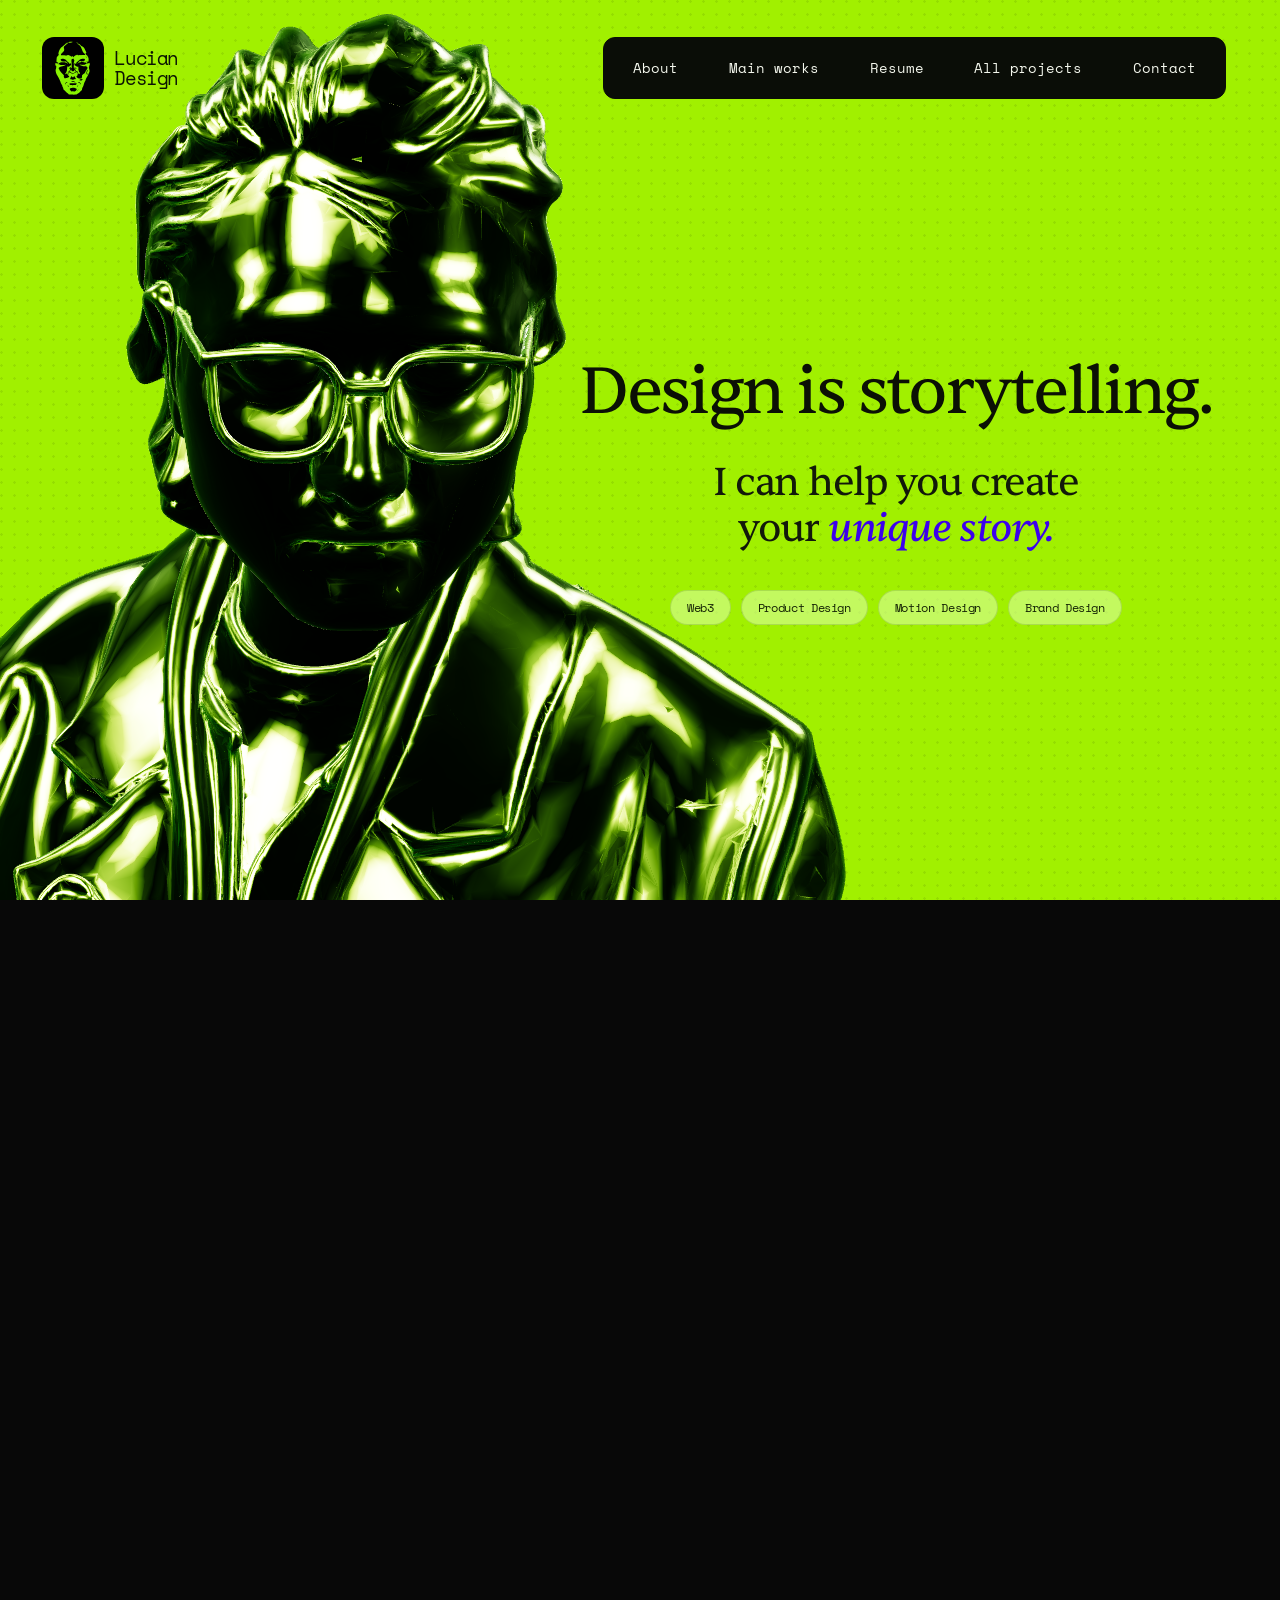
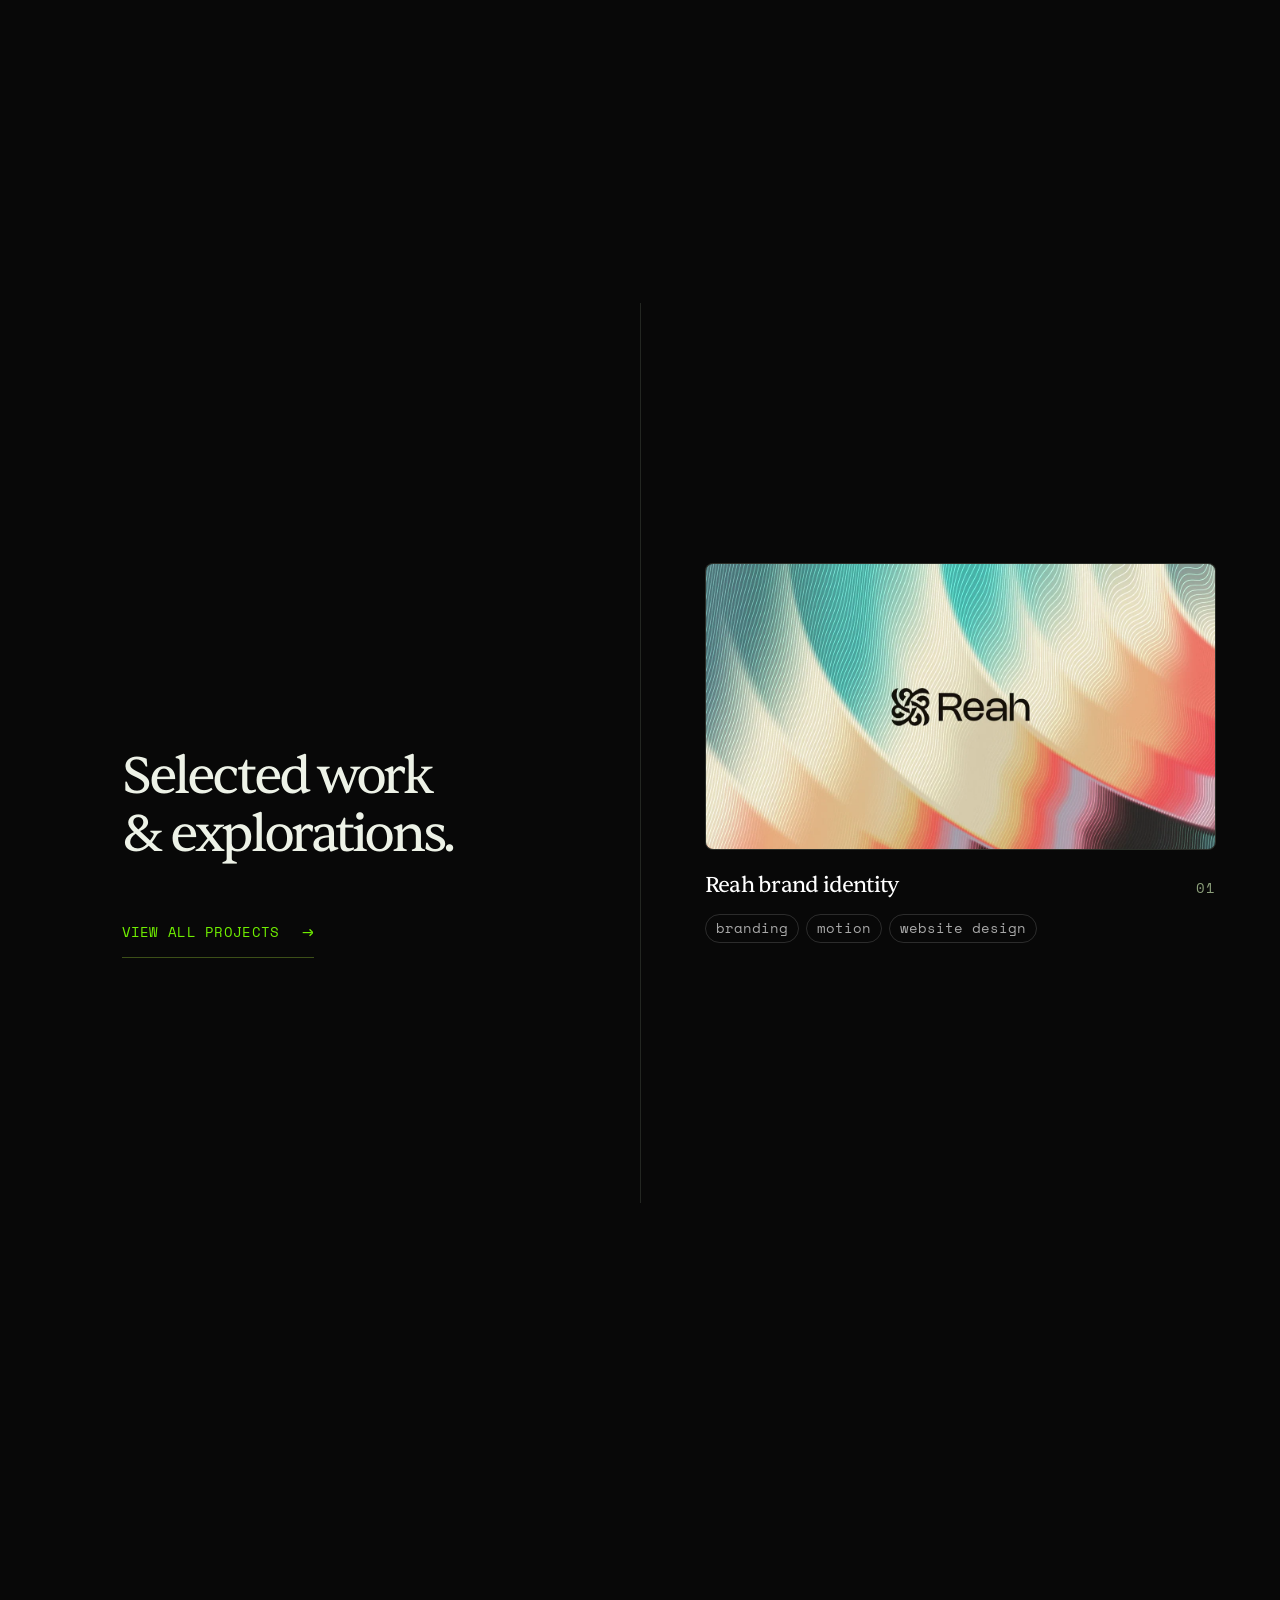
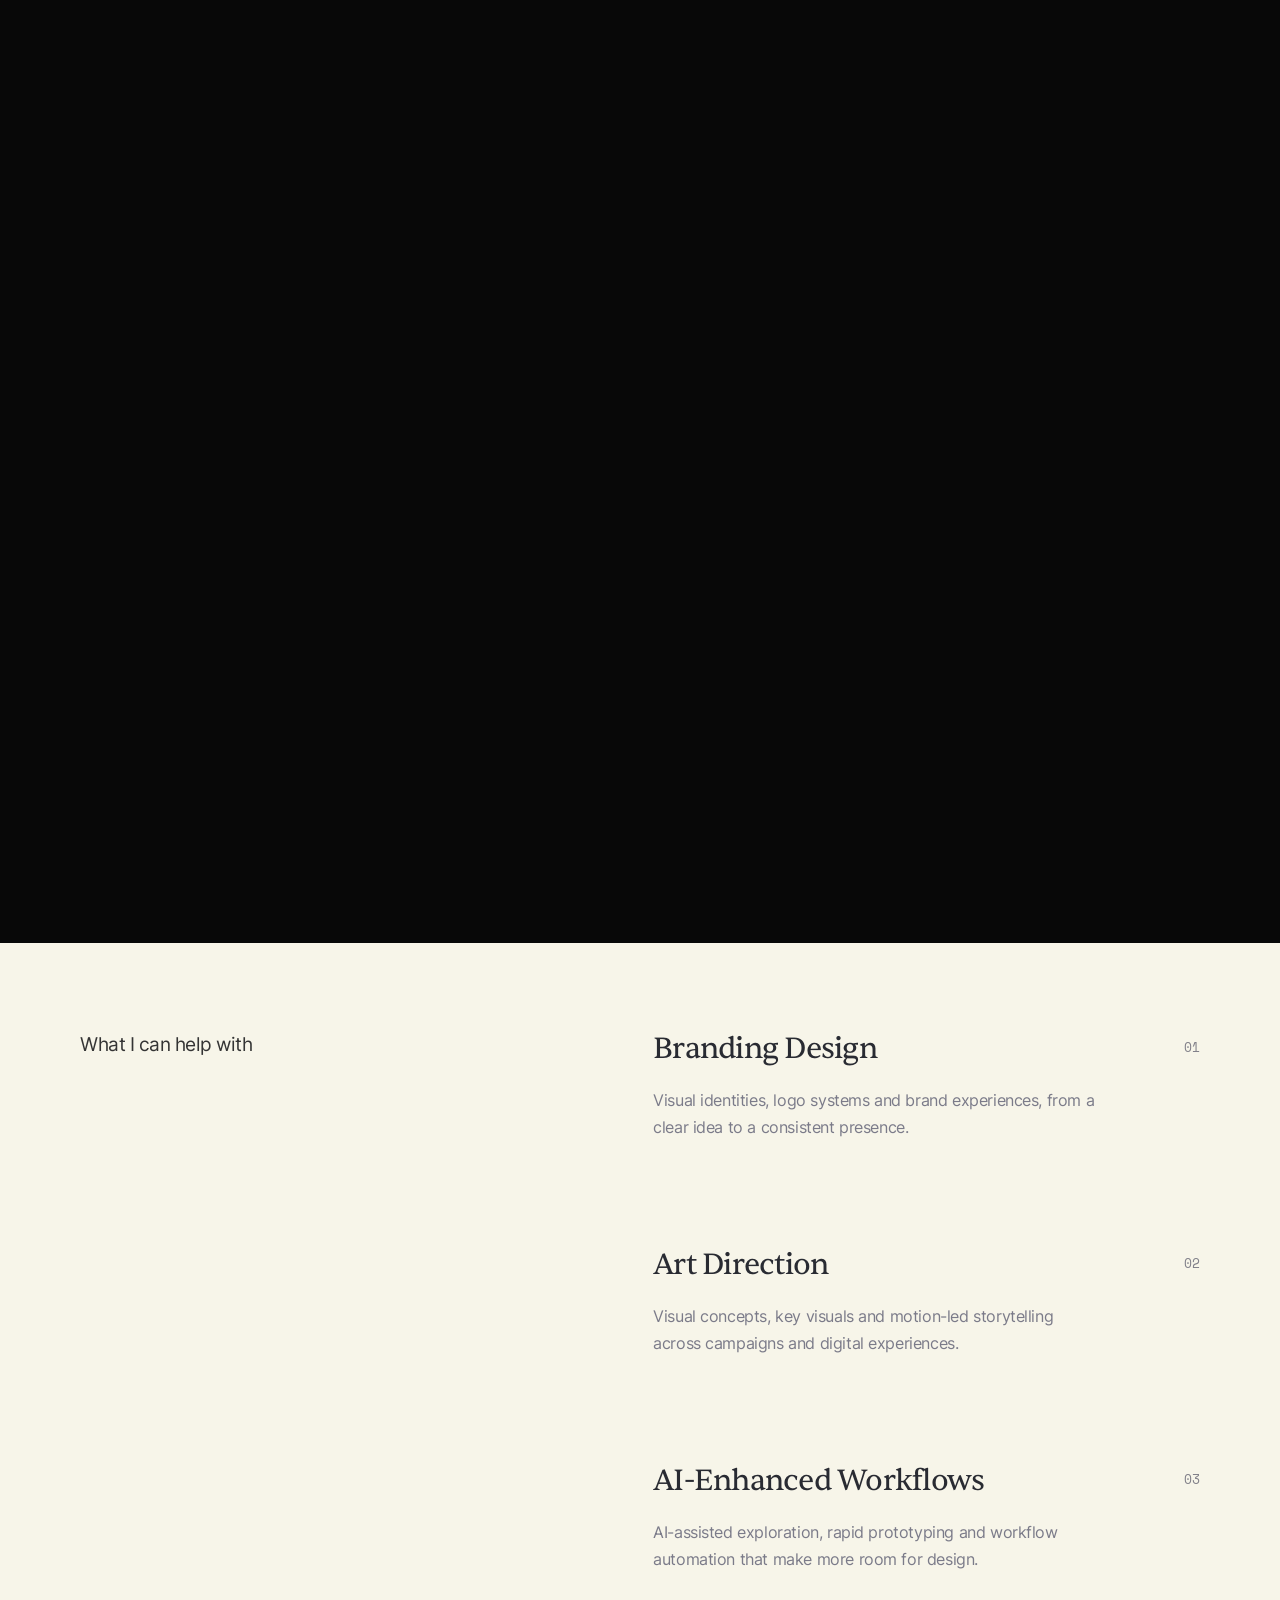
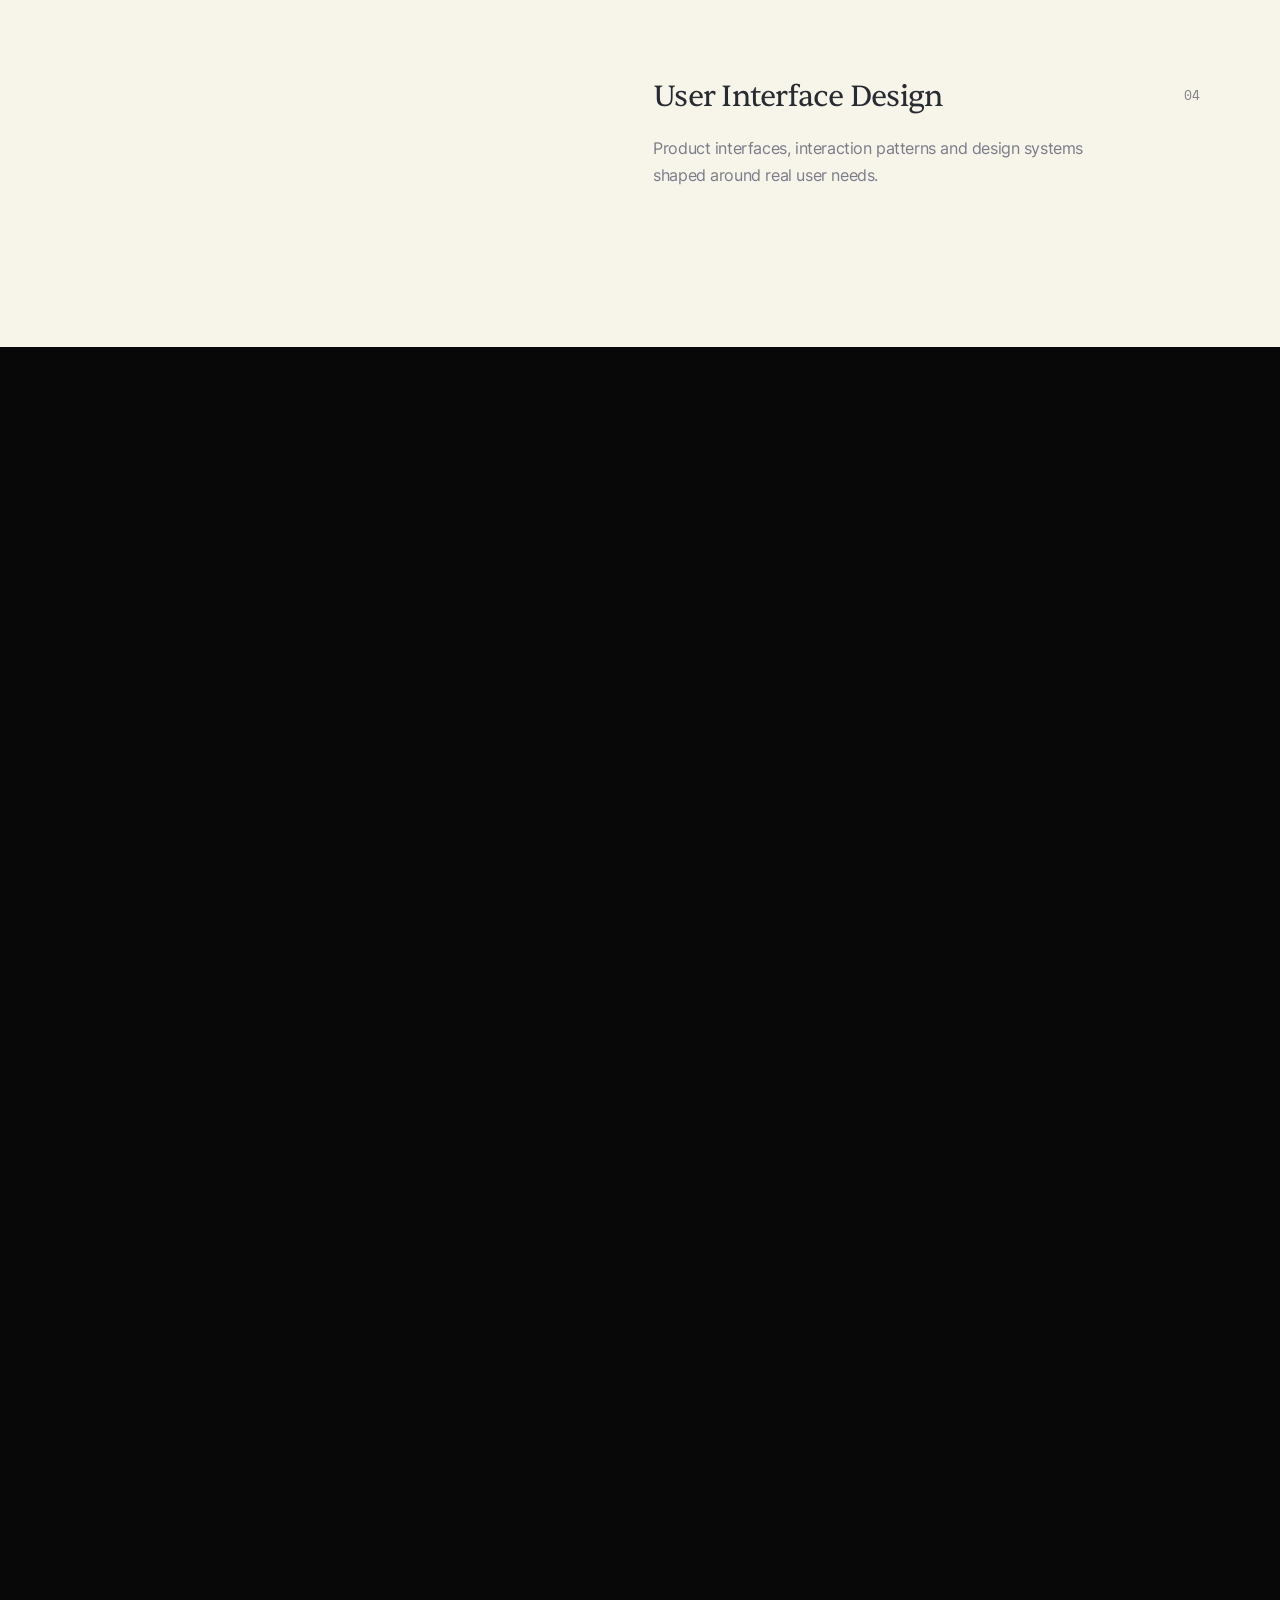
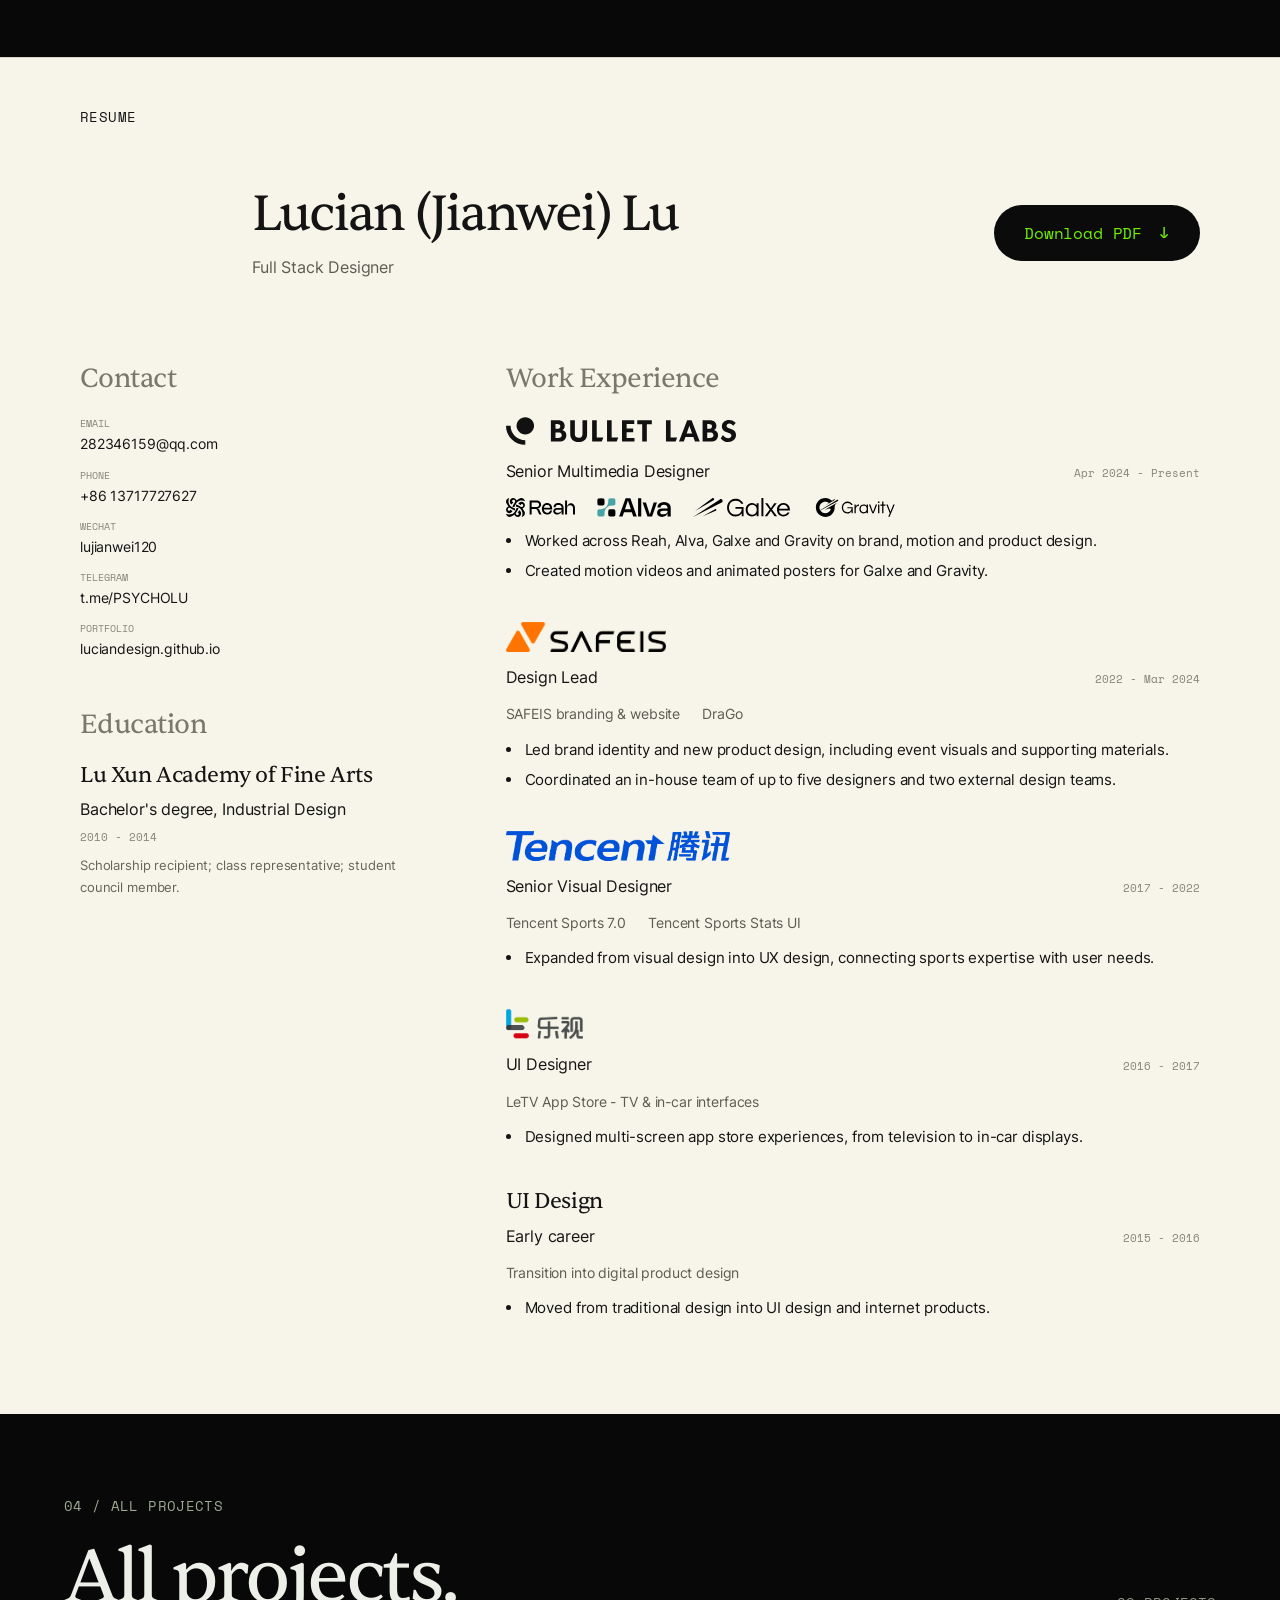
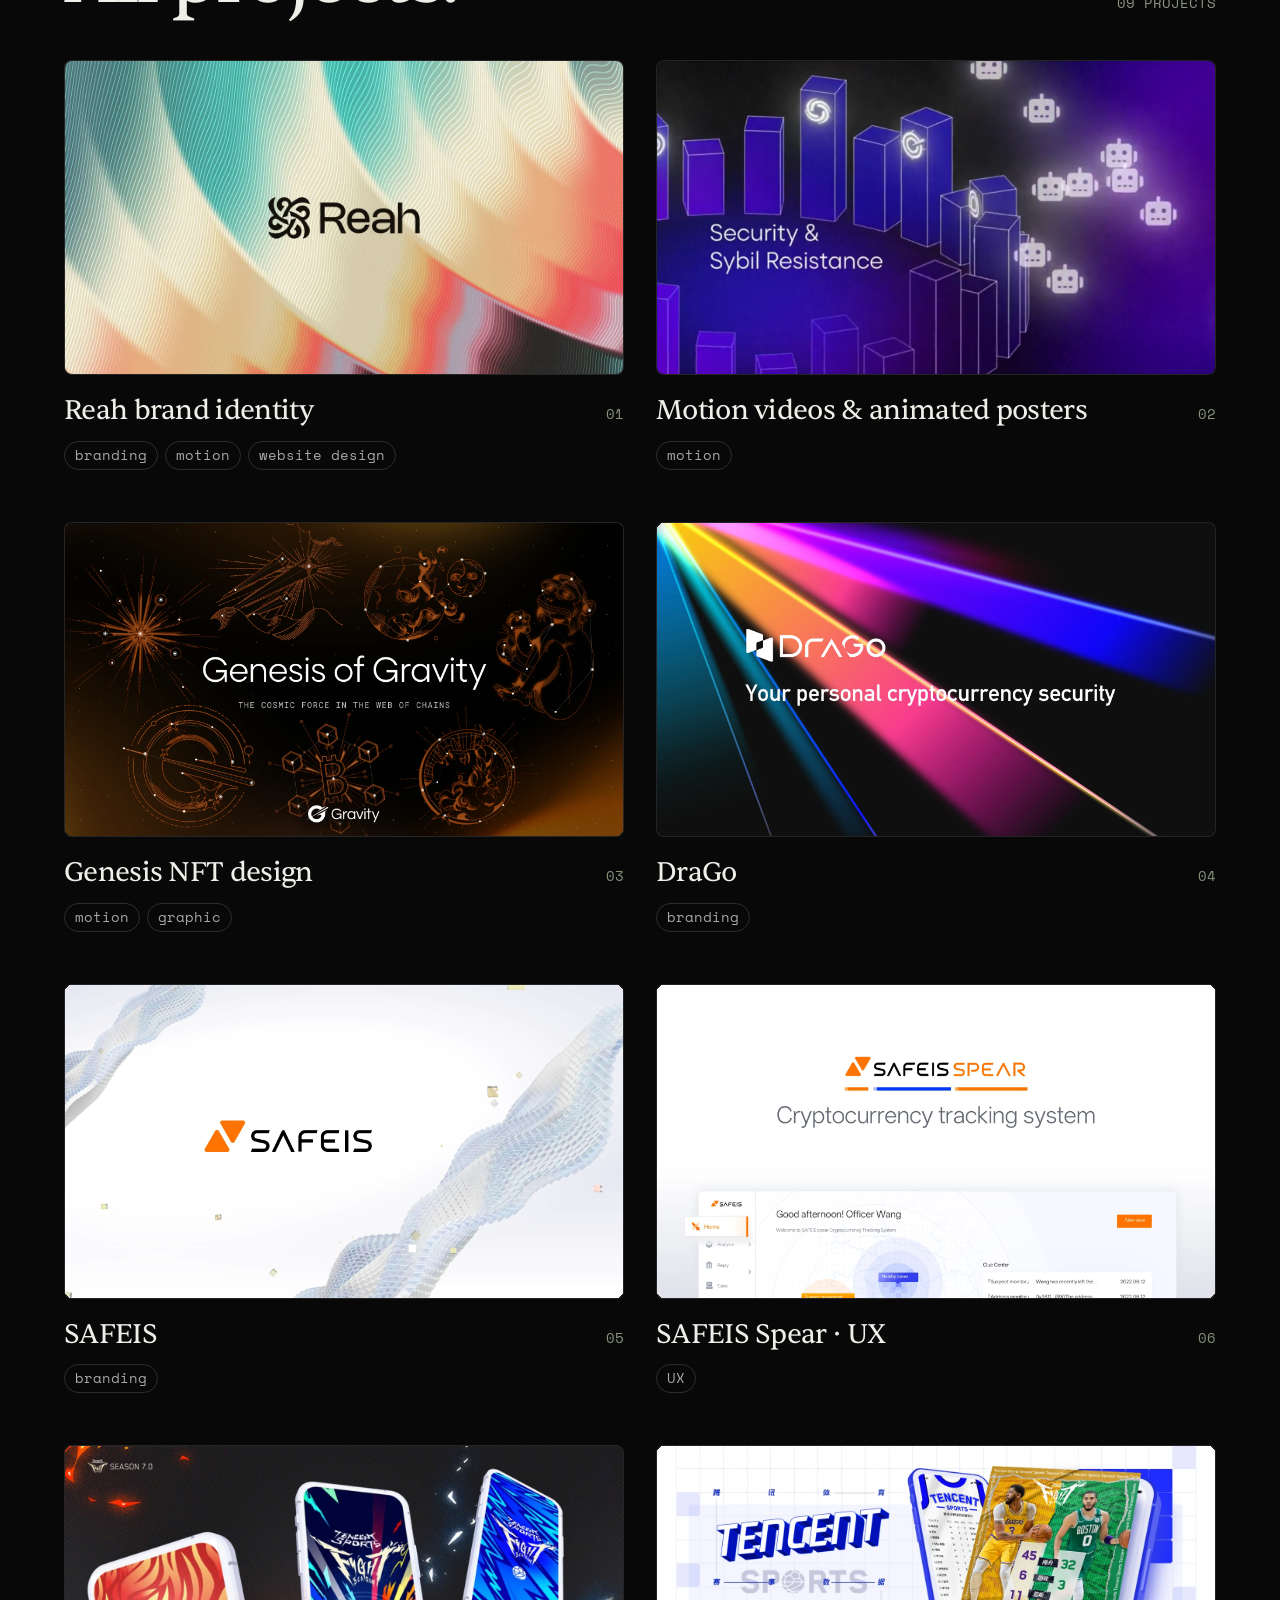
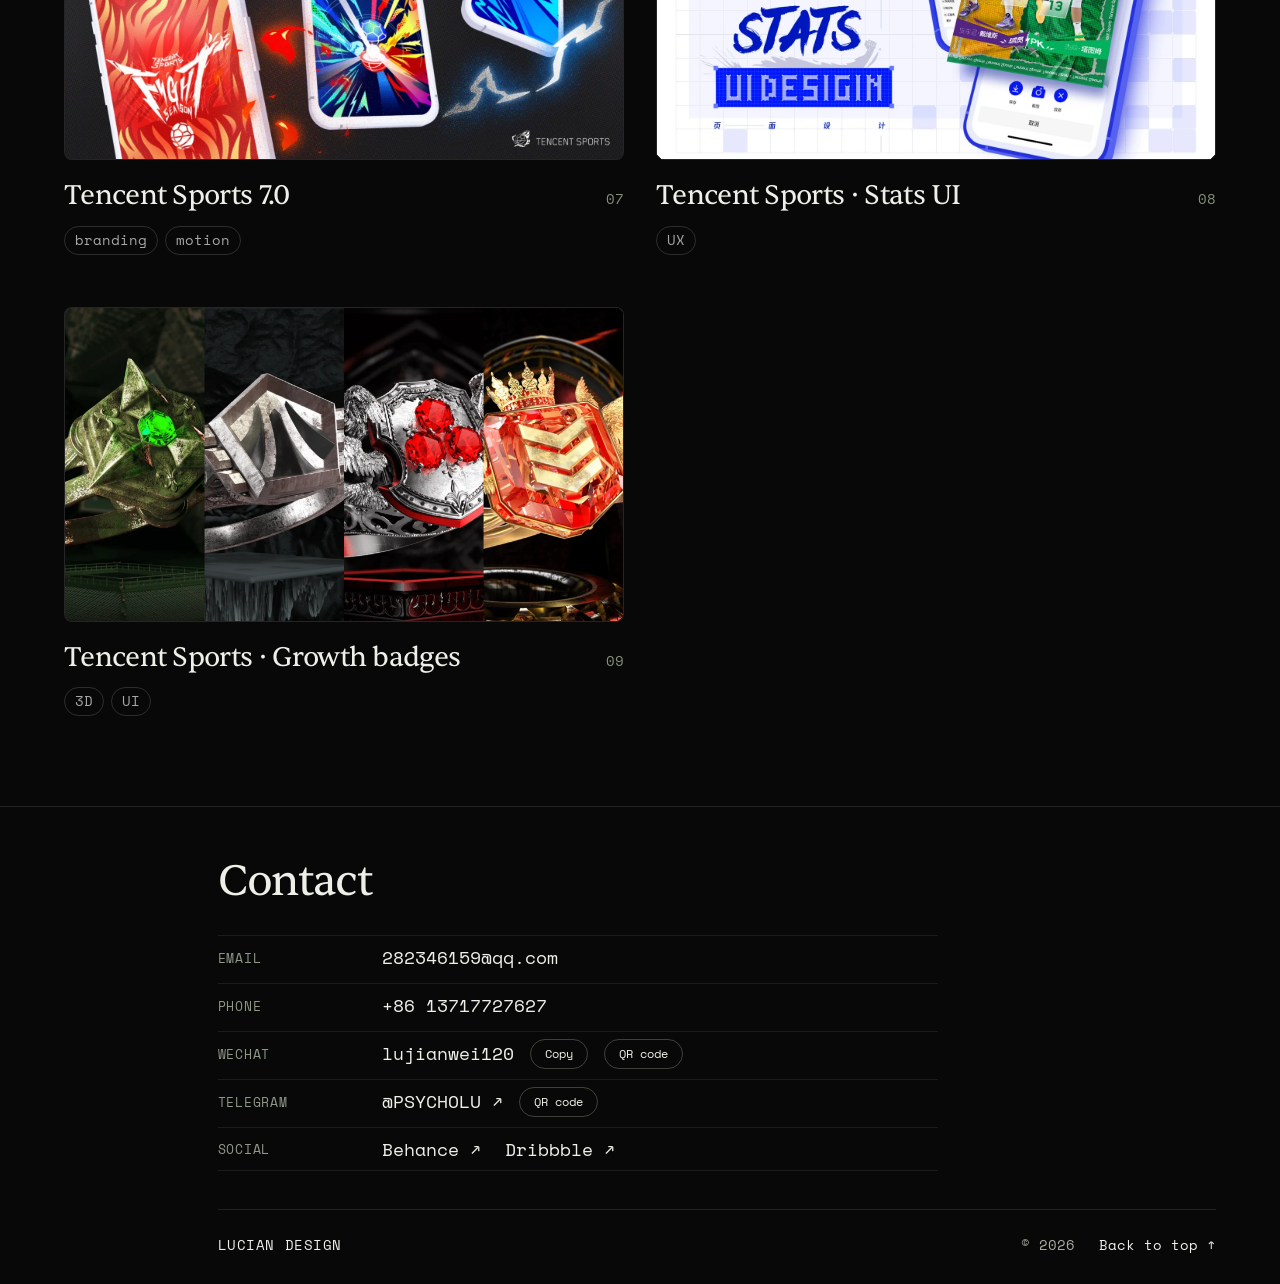
==== commit f6fc3137: "Resume PDF: 614 KB -> 105 KB, upload-friendly Downsample logos to 300 dpi, drop ASCII85 streams, sto" ====
--- a/index.html
+++ b/index.html
@@ -26,7 +26,7 @@
 <article aria-label="SAFEIS branding and website design" class="project-card project-slot-card"><div class="project-inner"><a aria-label="View SAFEIS" class="project-image project-slot work-preview" href="./safeis.html"><div class="work-preview-track"><img class="work-preview-frame" src="./assets/safeis/cover.webp" alt="SAFEIS" width="1440" height="810" loading="lazy" decoding="async"/><img class="work-preview-frame" src="./assets/safeis/18-1.webp" alt="" width="1440" height="810" loading="lazy" decoding="async" aria-hidden="true"/><img class="work-preview-frame" src="./assets/safeis/20-1.webp" alt="" width="1440" height="810" loading="lazy" decoding="async" aria-hidden="true"/></div><span class="work-view-badge" aria-hidden="true"><svg viewBox="0 0 24 24" fill="none" stroke="currentColor" stroke-width="1.5"><path d="M2.5 12s3.5-6 9.5-6 9.5 6 9.5 6-3.5 6-9.5 6-9.5-6-9.5-6Z"/><circle cx="12" cy="12" r="2.5"/></svg><span>View</span></span></a><div class="project-meta"><div class="project-description"><a class="motion-project-title" href="./safeis.html">SAFEIS</a><ul aria-label="Project categories" class="project-tags"><li>branding</li></ul></div><span class="project-slot-index">05</span></div></div></article>
 <article aria-label="Tencent Sports 7.0 branding design" class="project-card project-slot-card"><div class="project-inner"><a aria-label="View Tencent Sports 7.0" class="project-image project-slot work-preview" href="./tencent-sports.html"><div class="work-preview-track"><img class="work-preview-frame" src="./assets/tencent-sports/00-1.webp" alt="Tencent Sports 7.0" width="1440" height="810" loading="lazy" decoding="async"/><img class="work-preview-frame" src="./assets/tencent-sports/04-1.webp" alt="" width="1440" height="810" loading="lazy" decoding="async" aria-hidden="true"/><img class="work-preview-frame" src="./assets/tencent-sports/09-1.webp" alt="" width="1440" height="810" loading="lazy" decoding="async" aria-hidden="true"/></div><span class="work-view-badge" aria-hidden="true"><svg viewBox="0 0 24 24" fill="none" stroke="currentColor" stroke-width="1.5"><path d="M2.5 12s3.5-6 9.5-6 9.5 6 9.5 6-3.5 6-9.5 6-9.5-6-9.5-6Z"/><circle cx="12" cy="12" r="2.5"/></svg><span>View</span></span></a><div class="project-meta"><div class="project-description"><a class="motion-project-title" href="./tencent-sports.html">Tencent Sports 7.0</a><ul aria-label="Project categories" class="project-tags"><li>branding</li><li>motion</li></ul></div><span class="project-slot-index">06</span></div></div></article>
 <div class="work-outro"><div class="project-inner"><h3>More work.<br/>More possibilities.</h3><button aria-controls="all-work" aria-label="View all projects" class="more-work" data-open-all-projects=""><span class="button-roll"></span><span aria-hidden="true" class="button-arrow"><i>→</i><i>→</i></span></button></div></div><div aria-hidden="true" class="work-handoff"><div class="handoff-under"><span class="section-kicker">03 / RESUME</span><h2 class="section-title">Resume.</h2></div><div class="handoff-blinds"><div class="handoff-blade" style="--blade:0"><div class="handoff-slice"><div class="handoff-face"><span class="section-kicker">03 / RESUME</span><h2 class="section-title">Resume.</h2></div></div></div><div class="handoff-blade" style="--blade:1"><div class="handoff-slice"><div class="handoff-face"><span class="section-kicker">03 / RESUME</span><h2 class="section-title">Resume.</h2></div></div></div><div class="handoff-blade" style="--blade:2"><div class="handoff-slice"><div class="handoff-face"><span class="section-kicker">03 / RESUME</span><h2 class="section-title">Resume.</h2></div></div></div><div class="handoff-blade" style="--blade:3"><div class="handoff-slice"><div class="handoff-face"><span class="section-kicker">03 / RESUME</span><h2 class="section-title">Resume.</h2></div></div></div><div class="handoff-blade" style="--blade:4"><div class="handoff-slice"><div class="handoff-face"><span class="section-kicker">03 / RESUME</span><h2 class="section-title">Resume.</h2></div></div></div><div class="handoff-blade" style="--blade:5"><div class="handoff-slice"><div class="handoff-face"><span class="section-kicker">03 / RESUME</span><h2 class="section-title">Resume.</h2></div></div></div></div></div></div><div aria-hidden="true" class="work-progress"><i></i></div></div></section>
-<section class="capabilities" id="capabilities" aria-labelledby="capabilities-title"><div class="capabilities-layout"><div class="capabilities-intro"><div class="capabilities-sticky"><h2 id="capabilities-title">What I can help with</h2></div></div><div class="capability-list"><article class="capability-row"><span class="capability-number" aria-hidden="true">01</span><h3 class="capability-title">Branding Design</h3><p id="capability-description-1">Visual identities, logo systems and brand experiences, from a clear idea to a consistent presence.</p></article><article class="capability-row"><span class="capability-number" aria-hidden="true">02</span><h3 class="capability-title">Art Direction</h3><p id="capability-description-2">Visual concepts, key visuals and motion-led storytelling across campaigns and digital experiences.</p></article><article class="capability-row"><span class="capability-number" aria-hidden="true">03</span><h3 class="capability-title">AI-Enhanced Workflows</h3><p id="capability-description-3">AI-assisted exploration, rapid prototyping and workflow automation that make more room for design.</p></article><article class="capability-row"><span class="capability-number" aria-hidden="true">04</span><h3 class="capability-title">User Interface Design</h3><p id="capability-description-4">Product interfaces, interaction patterns and design systems shaped around real user needs.</p></article></div></div></section><section aria-labelledby="services-title" class="services resume-section" id="services"><div class="resume-toolbar"><h2 id="services-title">Resume</h2></div><article aria-label="Lucian (Jianwei) Lu resume" class="resume-sheet"><header class="resume-header"><div aria-hidden="true" class="resume-avatar-slot"></div><div class="resume-identity"><h3 class="resume-name">Lucian (Jianwei) Lu</h3><p class="resume-position">Full Stack Designer</p></div><a class="resume-download" download="Lucian-Jianwei-Lu-Resume.pdf" href="./assets/resume/Lucian-Lu-Resume.pdf?v=fullstack-1" type="application/pdf">Download PDF <span aria-hidden="true">↓</span></a></header><div class="resume-columns"><aside aria-label="Contact and education" class="resume-sidebar"><footer class="resume-side-section resume-contact"><h3>Contact</h3><dl><div><dt>Email</dt><dd>282346159@qq.com</dd></div><div><dt>Phone</dt><dd>+86 13717727627</dd></div><div><dt>WeChat</dt><dd>lujianwei120</dd></div><div><dt>Telegram</dt><dd><a href="https://t.me/PSYCHOLU" rel="noopener noreferrer" target="_blank">t.me/PSYCHOLU</a></dd></div><div><dt>Portfolio</dt><dd><a href="https://luciandesign.github.io/" rel="noopener noreferrer" target="_blank">luciandesign.github.io</a></dd></div></dl></footer><section class="resume-side-section"><h3>Education</h3><div><h4>Lu Xun Academy of Fine Arts</h4><div class="resume-role-line"><span>Bachelor's degree, Industrial Design</span><time>2010 - 2014</time></div><p class="resume-detail">Scholarship recipient; class representative; student council member.</p></div></section></aside><section class="resume-experience"><h3>Work Experience</h3><div><article class="resume-job"><h4 class="resume-brand-heading"><img alt="Bullet Labs" class="resume-company-wordmark resume-bullet-wordmark" src="./assets/resume/logos/bullet-full.svg"/></h4><div class="resume-role-line"><span>Senior Multimedia Designer</span><time>Apr 2024 - Present</time></div><p class="resume-projects"><span class="resume-product"><img alt="Reah" class="resume-product-wordmark" src="./assets/resume/logos/reah-full.svg"/></span><span class="resume-product"><img alt="Alva" class="resume-product-wordmark" src="./assets/resume/logos/alva-full.svg"/></span><span class="resume-product"><img alt="Galxe" class="resume-product-wordmark" src="./assets/resume/logos/galxe-full.svg"/></span><span class="resume-product"><img alt="Gravity" class="resume-product-wordmark" src="./assets/resume/logos/gravity-full.svg"/></span></p><ul><li>Worked across Reah, Alva, Galxe and Gravity on brand, motion and product design.</li><li>Created motion videos and animated posters for Galxe and Gravity.</li></ul></article><article class="resume-job"><h4 class="resume-brand-heading"><img alt="SAFEIS / Zhongke Lianyuan" class="resume-company-wordmark resume-safeis-wordmark" src="./assets/resume/logos/safeis.png"/></h4><div class="resume-role-line"><span>Design Lead</span><time>2022 - Mar 2024</time></div><p class="resume-projects"><span class="resume-product">SAFEIS branding &amp; website</span><span class="resume-product">DraGo</span></p><ul><li>Led brand identity and new product design, including event visuals and supporting materials.</li><li>Coordinated an in-house team of up to five designers and two external design teams.</li></ul></article><article class="resume-job"><h4 class="resume-brand-heading"><img alt="Tencent Sports" class="resume-company-wordmark" src="./assets/resume/logos/tencent-transparent.svg"/></h4><div class="resume-role-line"><span>Senior Visual Designer</span><time>2017 - 2022</time></div><p class="resume-projects"><span class="resume-product">Tencent Sports 7.0</span><span class="resume-product">Tencent Sports Stats UI</span></p><ul><li>Expanded from visual design into UX design, connecting sports expertise with user needs.</li></ul></article><article class="resume-job"><h4 class="resume-brand-heading"><img alt="LeTV Interactive Entertainment" class="resume-company-wordmark" src="./assets/resume/logos/letv-transparent.svg"/></h4><div class="resume-role-line"><span>UI Designer</span><time>2016 - 2017</time></div><p class="resume-projects"><span class="resume-product">LeTV App Store - TV &amp; in-car interfaces</span></p><ul><li>Designed multi-screen app store experiences, from television to in-car displays.</li></ul></article><article class="resume-job"><h4>UI Design</h4><div class="resume-role-line"><span>Early career</span><time>2015 - 2016</time></div><p class="resume-projects"><span class="resume-product">Transition into digital product design</span></p><ul><li>Moved from traditional design into UI design and internet products.</li></ul></article></div></section></div></article></section><section aria-labelledby="all-work-title" class="work-archive" id="all-work"><header class="archive-heading"><div><span class="section-kicker">04 / ALL PROJECTS</span><h2 id="all-work-title">All projects.</h2></div><span class="archive-count">09 PROJECTS</span></header><div class="archive-grid"><article class="archive-card"><a aria-label="View Reah brand identity" class="archive-cover work-preview work-preview-video" href="./reah.html"><video aria-hidden="true" autoplay="" class="project-cover motion-collection-cover" data-cover-src="./assets/reah/cover.mp4" disablepictureinpicture="" height="1080" loop="" muted="" playsinline="" poster="./assets/reah/cover.webp" preload="none" width="1920"></video><span aria-hidden="true" class="work-view-badge"><svg viewBox="0 0 24 24" fill="none" stroke="currentColor" stroke-width="1.5"><path d="M2.5 12s3.5-6 9.5-6 9.5 6 9.5 6-3.5 6-9.5 6-9.5-6-9.5-6Z"/><circle cx="12" cy="12" r="2.5"/></svg><span>View</span></span></a><div class="archive-card-meta"><h3><a href="./reah.html">Reah brand identity</a></h3><span aria-hidden="true">01</span></div><ul aria-label="Project categories" class="project-tags"><li>branding</li><li>motion</li><li>website design</li></ul></article><article class="archive-card"><a aria-label="View Motion videos and animated posters" class="archive-cover work-preview work-preview-video" href="./motion.html"><video aria-hidden="true" autoplay="" class="project-cover motion-collection-cover" data-cover-src="./assets/motion/cover/cover.mp4" disablepictureinpicture="" height="810" loop="" muted="" playsinline="" poster="./assets/motion/cover/poster.webp" preload="none" width="1440"></video><span class="work-view-badge" aria-hidden="true"><svg viewBox="0 0 24 24" fill="none" stroke="currentColor" stroke-width="1.5"><path d="M2.5 12s3.5-6 9.5-6 9.5 6 9.5 6-3.5 6-9.5 6-9.5-6-9.5-6Z"/><circle cx="12" cy="12" r="2.5"/></svg><span>View</span></span></a><div class="archive-card-meta"><h3><a href="./motion.html">Motion videos &amp; animated posters</a></h3><span aria-hidden="true">02</span></div><ul aria-label="Project categories" class="project-tags"><li>motion</li></ul></article><article class="archive-card"><a aria-label="View Genesis NFT design" class="archive-cover work-preview" href="./genesis-nft.html"><div class="work-preview-track"><img class="work-preview-frame" src="./assets/genesis-nft/banner.webp" alt="Genesis NFT design" width="1440" height="810" loading="lazy" decoding="async"/><img class="work-preview-frame" src="./assets/genesis-nft/static-02.webp" alt="" width="1440" height="810" loading="lazy" decoding="async" aria-hidden="true"/><img class="work-preview-frame" src="./assets/genesis-nft/static-04.webp" alt="" width="1440" height="810" loading="lazy" decoding="async" aria-hidden="true"/></div><span class="work-view-badge" aria-hidden="true"><svg viewBox="0 0 24 24" fill="none" stroke="currentColor" stroke-width="1.5"><path d="M2.5 12s3.5-6 9.5-6 9.5 6 9.5 6-3.5 6-9.5 6-9.5-6-9.5-6Z"/><circle cx="12" cy="12" r="2.5"/></svg><span>View</span></span></a><div class="archive-card-meta"><h3><a href="./genesis-nft.html">Genesis NFT design</a></h3><span aria-hidden="true">03</span></div><ul aria-label="Project categories" class="project-tags"><li>motion</li><li>graphic</li></ul></article><article class="archive-card"><a aria-label="View DraGo" class="archive-cover work-preview" href="./drago.html"><div class="work-preview-track"><img class="work-preview-frame" src="./assets/drago/cover.webp" alt="DraGo" width="1440" height="810" loading="lazy" decoding="async"/><img class="work-preview-frame" src="./assets/drago/04-1.webp" alt="" width="1440" height="810" loading="lazy" decoding="async" aria-hidden="true"/><img class="work-preview-frame" src="./assets/drago/08-1.webp" alt="" width="1440" height="810" loading="lazy" decoding="async" aria-hidden="true"/></div><span class="work-view-badge" aria-hidden="true"><svg viewBox="0 0 24 24" fill="none" stroke="currentColor" stroke-width="1.5"><path d="M2.5 12s3.5-6 9.5-6 9.5 6 9.5 6-3.5 6-9.5 6-9.5-6-9.5-6Z"/><circle cx="12" cy="12" r="2.5"/></svg><span>View</span></span></a><div class="archive-card-meta"><h3><a href="./drago.html">DraGo</a></h3><span aria-hidden="true">04</span></div><ul aria-label="Project categories" class="project-tags"><li>branding</li></ul></article><article class="archive-card"><a aria-label="View SAFEIS" class="archive-cover work-preview" href="./safeis.html"><div class="work-preview-track"><img class="work-preview-frame" src="./assets/safeis/cover.webp" alt="SAFEIS" width="1440" height="810" loading="lazy" decoding="async"/><img class="work-preview-frame" src="./assets/safeis/18-1.webp" alt="" width="1440" height="810" loading="lazy" decoding="async" aria-hidden="true"/><img class="work-preview-frame" src="./assets/safeis/20-1.webp" alt="" width="1440" height="810" loading="lazy" decoding="async" aria-hidden="true"/></div><span class="work-view-badge" aria-hidden="true"><svg viewBox="0 0 24 24" fill="none" stroke="currentColor" stroke-width="1.5"><path d="M2.5 12s3.5-6 9.5-6 9.5 6 9.5 6-3.5 6-9.5 6-9.5-6-9.5-6Z"/><circle cx="12" cy="12" r="2.5"/></svg><span>View</span></span></a><div class="archive-card-meta"><h3><a href="./safeis.html">SAFEIS</a></h3><span aria-hidden="true">05</span></div><ul aria-label="Project categories" class="project-tags"><li>branding</li></ul></article><article class="archive-card"><a aria-label="View SAFEIS Spear UX design" class="archive-cover work-preview" href="./safeis-spear.html"><div class="work-preview-track"><img class="work-preview-frame" src="./assets/safeis-spear/cover.webp" alt="SAFEIS Spear UX design" width="1920" height="1080" loading="lazy" decoding="async"/><img class="work-preview-frame" src="./assets/safeis-spear/03.webp" alt="" width="1920" height="1079" loading="lazy" decoding="async" aria-hidden="true"/><img class="work-preview-frame" src="./assets/safeis-spear/10.webp" alt="" width="1920" height="1080" loading="lazy" decoding="async" aria-hidden="true"/></div><span class="work-view-badge" aria-hidden="true"><svg viewBox="0 0 24 24" fill="none" stroke="currentColor" stroke-width="1.5"><path d="M2.5 12s3.5-6 9.5-6 9.5 6 9.5 6-3.5 6-9.5 6-9.5-6-9.5-6Z"/><circle cx="12" cy="12" r="2.5"/></svg><span>View</span></span></a><div class="archive-card-meta"><h3><a href="./safeis-spear.html">SAFEIS Spear · UX</a></h3><span aria-hidden="true">06</span></div><ul aria-label="Project categories" class="project-tags"><li>UX</li></ul></article><article class="archive-card"><a aria-label="View Tencent Sports 7.0" class="archive-cover work-preview" href="./tencent-sports.html"><div class="work-preview-track"><img class="work-preview-frame" src="./assets/tencent-sports/00-1.webp" alt="Tencent Sports 7.0" width="1440" height="810" loading="lazy" decoding="async"/><img class="work-preview-frame" src="./assets/tencent-sports/04-1.webp" alt="" width="1440" height="810" loading="lazy" decoding="async" aria-hidden="true"/><img class="work-preview-frame" src="./assets/tencent-sports/09-1.webp" alt="" width="1440" height="810" loading="lazy" decoding="async" aria-hidden="true"/></div><span class="work-view-badge" aria-hidden="true"><svg viewBox="0 0 24 24" fill="none" stroke="currentColor" stroke-width="1.5"><path d="M2.5 12s3.5-6 9.5-6 9.5 6 9.5 6-3.5 6-9.5 6-9.5-6-9.5-6Z"/><circle cx="12" cy="12" r="2.5"/></svg><span>View</span></span></a><div class="archive-card-meta"><h3><a href="./tencent-sports.html">Tencent Sports 7.0</a></h3><span aria-hidden="true">07</span></div><ul aria-label="Project categories" class="project-tags"><li>branding</li><li>motion</li></ul></article><article class="archive-card"><a aria-label="View Tencent Sports stats UI" class="archive-cover work-preview" href="./tencent-stats.html"><div class="work-preview-track"><img class="work-preview-frame" src="./assets/tencent-stats/module-00-1.webp" alt="Tencent Sports stats UI" width="1440" height="810" loading="lazy" decoding="async"/><img class="work-preview-frame" src="./assets/tencent-stats/module-04-1.webp" alt="" width="1440" height="810" loading="lazy" decoding="async" aria-hidden="true"/><img class="work-preview-frame" src="./assets/tencent-stats/module-10-1.webp" alt="" width="1440" height="810" loading="lazy" decoding="async" aria-hidden="true"/></div><span class="work-view-badge" aria-hidden="true"><svg viewBox="0 0 24 24" fill="none" stroke="currentColor" stroke-width="1.5"><path d="M2.5 12s3.5-6 9.5-6 9.5 6 9.5 6-3.5 6-9.5 6-9.5-6-9.5-6Z"/><circle cx="12" cy="12" r="2.5"/></svg><span>View</span></span></a><div class="archive-card-meta"><h3><a href="./tencent-stats.html">Tencent Sports · Stats UI</a></h3><span aria-hidden="true">08</span></div><ul aria-label="Project categories" class="project-tags"><li>UX</li></ul></article><article class="archive-card"><a aria-label="View Tencent Sports growth badges" class="archive-cover work-preview" href="./tencent-badges.html"><div class="work-preview-track"><img class="work-preview-frame" src="./assets/tencent-badges/cover.webp" alt="Tencent Sports growth badges" width="1440" height="810" loading="lazy" decoding="async"/><img class="work-preview-frame" src="./assets/tencent-badges/04.webp" alt="" width="1440" height="810" loading="lazy" decoding="async" aria-hidden="true"/><img class="work-preview-frame" src="./assets/tencent-badges/05.webp" alt="" width="1440" height="810" loading="lazy" decoding="async" aria-hidden="true"/></div><span class="work-view-badge" aria-hidden="true"><svg viewBox="0 0 24 24" fill="none" stroke="currentColor" stroke-width="1.5"><path d="M2.5 12s3.5-6 9.5-6 9.5 6 9.5 6-3.5 6-9.5 6-9.5-6-9.5-6Z"/><circle cx="12" cy="12" r="2.5"/></svg><span>View</span></span></a><div class="archive-card-meta"><h3><a href="./tencent-badges.html">Tencent Sports · Growth badges</a></h3><span aria-hidden="true">09</span></div><ul aria-label="Project categories" class="project-tags"><li>3D</li><li>UI</li></ul></article></div></section>
+<section class="capabilities" id="capabilities" aria-labelledby="capabilities-title"><div class="capabilities-layout"><div class="capabilities-intro"><div class="capabilities-sticky"><h2 id="capabilities-title">What I can help with</h2></div></div><div class="capability-list"><article class="capability-row"><span class="capability-number" aria-hidden="true">01</span><h3 class="capability-title">Branding Design</h3><p id="capability-description-1">Visual identities, logo systems and brand experiences, from a clear idea to a consistent presence.</p></article><article class="capability-row"><span class="capability-number" aria-hidden="true">02</span><h3 class="capability-title">Art Direction</h3><p id="capability-description-2">Visual concepts, key visuals and motion-led storytelling across campaigns and digital experiences.</p></article><article class="capability-row"><span class="capability-number" aria-hidden="true">03</span><h3 class="capability-title">AI-Enhanced Workflows</h3><p id="capability-description-3">AI-assisted exploration, rapid prototyping and workflow automation that make more room for design.</p></article><article class="capability-row"><span class="capability-number" aria-hidden="true">04</span><h3 class="capability-title">User Interface Design</h3><p id="capability-description-4">Product interfaces, interaction patterns and design systems shaped around real user needs.</p></article></div></div></section><section aria-labelledby="services-title" class="services resume-section" id="services"><div class="resume-toolbar"><h2 id="services-title">Resume</h2></div><article aria-label="Lucian (Jianwei) Lu resume" class="resume-sheet"><header class="resume-header"><div aria-hidden="true" class="resume-avatar-slot"></div><div class="resume-identity"><h3 class="resume-name">Lucian (Jianwei) Lu</h3><p class="resume-position">Full Stack Designer</p></div><a class="resume-download" download="Lucian-Jianwei-Lu-Resume.pdf" href="./assets/resume/Lucian-Lu-Resume.pdf?v=fullstack-2" type="application/pdf">Download PDF <span aria-hidden="true">↓</span></a></header><div class="resume-columns"><aside aria-label="Contact and education" class="resume-sidebar"><footer class="resume-side-section resume-contact"><h3>Contact</h3><dl><div><dt>Email</dt><dd>282346159@qq.com</dd></div><div><dt>Phone</dt><dd>+86 13717727627</dd></div><div><dt>WeChat</dt><dd>lujianwei120</dd></div><div><dt>Telegram</dt><dd><a href="https://t.me/PSYCHOLU" rel="noopener noreferrer" target="_blank">t.me/PSYCHOLU</a></dd></div><div><dt>Portfolio</dt><dd><a href="https://luciandesign.github.io/" rel="noopener noreferrer" target="_blank">luciandesign.github.io</a></dd></div></dl></footer><section class="resume-side-section"><h3>Education</h3><div><h4>Lu Xun Academy of Fine Arts</h4><div class="resume-role-line"><span>Bachelor's degree, Industrial Design</span><time>2010 - 2014</time></div><p class="resume-detail">Scholarship recipient; class representative; student council member.</p></div></section></aside><section class="resume-experience"><h3>Work Experience</h3><div><article class="resume-job"><h4 class="resume-brand-heading"><img alt="Bullet Labs" class="resume-company-wordmark resume-bullet-wordmark" src="./assets/resume/logos/bullet-full.svg"/></h4><div class="resume-role-line"><span>Senior Multimedia Designer</span><time>Apr 2024 - Present</time></div><p class="resume-projects"><span class="resume-product"><img alt="Reah" class="resume-product-wordmark" src="./assets/resume/logos/reah-full.svg"/></span><span class="resume-product"><img alt="Alva" class="resume-product-wordmark" src="./assets/resume/logos/alva-full.svg"/></span><span class="resume-product"><img alt="Galxe" class="resume-product-wordmark" src="./assets/resume/logos/galxe-full.svg"/></span><span class="resume-product"><img alt="Gravity" class="resume-product-wordmark" src="./assets/resume/logos/gravity-full.svg"/></span></p><ul><li>Worked across Reah, Alva, Galxe and Gravity on brand, motion and product design.</li><li>Created motion videos and animated posters for Galxe and Gravity.</li></ul></article><article class="resume-job"><h4 class="resume-brand-heading"><img alt="SAFEIS / Zhongke Lianyuan" class="resume-company-wordmark resume-safeis-wordmark" src="./assets/resume/logos/safeis.png"/></h4><div class="resume-role-line"><span>Design Lead</span><time>2022 - Mar 2024</time></div><p class="resume-projects"><span class="resume-product">SAFEIS branding &amp; website</span><span class="resume-product">DraGo</span></p><ul><li>Led brand identity and new product design, including event visuals and supporting materials.</li><li>Coordinated an in-house team of up to five designers and two external design teams.</li></ul></article><article class="resume-job"><h4 class="resume-brand-heading"><img alt="Tencent Sports" class="resume-company-wordmark" src="./assets/resume/logos/tencent-transparent.svg"/></h4><div class="resume-role-line"><span>Senior Visual Designer</span><time>2017 - 2022</time></div><p class="resume-projects"><span class="resume-product">Tencent Sports 7.0</span><span class="resume-product">Tencent Sports Stats UI</span></p><ul><li>Expanded from visual design into UX design, connecting sports expertise with user needs.</li></ul></article><article class="resume-job"><h4 class="resume-brand-heading"><img alt="LeTV Interactive Entertainment" class="resume-company-wordmark" src="./assets/resume/logos/letv-transparent.svg"/></h4><div class="resume-role-line"><span>UI Designer</span><time>2016 - 2017</time></div><p class="resume-projects"><span class="resume-product">LeTV App Store - TV &amp; in-car interfaces</span></p><ul><li>Designed multi-screen app store experiences, from television to in-car displays.</li></ul></article><article class="resume-job"><h4>UI Design</h4><div class="resume-role-line"><span>Early career</span><time>2015 - 2016</time></div><p class="resume-projects"><span class="resume-product">Transition into digital product design</span></p><ul><li>Moved from traditional design into UI design and internet products.</li></ul></article></div></section></div></article></section><section aria-labelledby="all-work-title" class="work-archive" id="all-work"><header class="archive-heading"><div><span class="section-kicker">04 / ALL PROJECTS</span><h2 id="all-work-title">All projects.</h2></div><span class="archive-count">09 PROJECTS</span></header><div class="archive-grid"><article class="archive-card"><a aria-label="View Reah brand identity" class="archive-cover work-preview work-preview-video" href="./reah.html"><video aria-hidden="true" autoplay="" class="project-cover motion-collection-cover" data-cover-src="./assets/reah/cover.mp4" disablepictureinpicture="" height="1080" loop="" muted="" playsinline="" poster="./assets/reah/cover.webp" preload="none" width="1920"></video><span aria-hidden="true" class="work-view-badge"><svg viewBox="0 0 24 24" fill="none" stroke="currentColor" stroke-width="1.5"><path d="M2.5 12s3.5-6 9.5-6 9.5 6 9.5 6-3.5 6-9.5 6-9.5-6-9.5-6Z"/><circle cx="12" cy="12" r="2.5"/></svg><span>View</span></span></a><div class="archive-card-meta"><h3><a href="./reah.html">Reah brand identity</a></h3><span aria-hidden="true">01</span></div><ul aria-label="Project categories" class="project-tags"><li>branding</li><li>motion</li><li>website design</li></ul></article><article class="archive-card"><a aria-label="View Motion videos and animated posters" class="archive-cover work-preview work-preview-video" href="./motion.html"><video aria-hidden="true" autoplay="" class="project-cover motion-collection-cover" data-cover-src="./assets/motion/cover/cover.mp4" disablepictureinpicture="" height="810" loop="" muted="" playsinline="" poster="./assets/motion/cover/poster.webp" preload="none" width="1440"></video><span class="work-view-badge" aria-hidden="true"><svg viewBox="0 0 24 24" fill="none" stroke="currentColor" stroke-width="1.5"><path d="M2.5 12s3.5-6 9.5-6 9.5 6 9.5 6-3.5 6-9.5 6-9.5-6-9.5-6Z"/><circle cx="12" cy="12" r="2.5"/></svg><span>View</span></span></a><div class="archive-card-meta"><h3><a href="./motion.html">Motion videos &amp; animated posters</a></h3><span aria-hidden="true">02</span></div><ul aria-label="Project categories" class="project-tags"><li>motion</li></ul></article><article class="archive-card"><a aria-label="View Genesis NFT design" class="archive-cover work-preview" href="./genesis-nft.html"><div class="work-preview-track"><img class="work-preview-frame" src="./assets/genesis-nft/banner.webp" alt="Genesis NFT design" width="1440" height="810" loading="lazy" decoding="async"/><img class="work-preview-frame" src="./assets/genesis-nft/static-02.webp" alt="" width="1440" height="810" loading="lazy" decoding="async" aria-hidden="true"/><img class="work-preview-frame" src="./assets/genesis-nft/static-04.webp" alt="" width="1440" height="810" loading="lazy" decoding="async" aria-hidden="true"/></div><span class="work-view-badge" aria-hidden="true"><svg viewBox="0 0 24 24" fill="none" stroke="currentColor" stroke-width="1.5"><path d="M2.5 12s3.5-6 9.5-6 9.5 6 9.5 6-3.5 6-9.5 6-9.5-6-9.5-6Z"/><circle cx="12" cy="12" r="2.5"/></svg><span>View</span></span></a><div class="archive-card-meta"><h3><a href="./genesis-nft.html">Genesis NFT design</a></h3><span aria-hidden="true">03</span></div><ul aria-label="Project categories" class="project-tags"><li>motion</li><li>graphic</li></ul></article><article class="archive-card"><a aria-label="View DraGo" class="archive-cover work-preview" href="./drago.html"><div class="work-preview-track"><img class="work-preview-frame" src="./assets/drago/cover.webp" alt="DraGo" width="1440" height="810" loading="lazy" decoding="async"/><img class="work-preview-frame" src="./assets/drago/04-1.webp" alt="" width="1440" height="810" loading="lazy" decoding="async" aria-hidden="true"/><img class="work-preview-frame" src="./assets/drago/08-1.webp" alt="" width="1440" height="810" loading="lazy" decoding="async" aria-hidden="true"/></div><span class="work-view-badge" aria-hidden="true"><svg viewBox="0 0 24 24" fill="none" stroke="currentColor" stroke-width="1.5"><path d="M2.5 12s3.5-6 9.5-6 9.5 6 9.5 6-3.5 6-9.5 6-9.5-6-9.5-6Z"/><circle cx="12" cy="12" r="2.5"/></svg><span>View</span></span></a><div class="archive-card-meta"><h3><a href="./drago.html">DraGo</a></h3><span aria-hidden="true">04</span></div><ul aria-label="Project categories" class="project-tags"><li>branding</li></ul></article><article class="archive-card"><a aria-label="View SAFEIS" class="archive-cover work-preview" href="./safeis.html"><div class="work-preview-track"><img class="work-preview-frame" src="./assets/safeis/cover.webp" alt="SAFEIS" width="1440" height="810" loading="lazy" decoding="async"/><img class="work-preview-frame" src="./assets/safeis/18-1.webp" alt="" width="1440" height="810" loading="lazy" decoding="async" aria-hidden="true"/><img class="work-preview-frame" src="./assets/safeis/20-1.webp" alt="" width="1440" height="810" loading="lazy" decoding="async" aria-hidden="true"/></div><span class="work-view-badge" aria-hidden="true"><svg viewBox="0 0 24 24" fill="none" stroke="currentColor" stroke-width="1.5"><path d="M2.5 12s3.5-6 9.5-6 9.5 6 9.5 6-3.5 6-9.5 6-9.5-6-9.5-6Z"/><circle cx="12" cy="12" r="2.5"/></svg><span>View</span></span></a><div class="archive-card-meta"><h3><a href="./safeis.html">SAFEIS</a></h3><span aria-hidden="true">05</span></div><ul aria-label="Project categories" class="project-tags"><li>branding</li></ul></article><article class="archive-card"><a aria-label="View SAFEIS Spear UX design" class="archive-cover work-preview" href="./safeis-spear.html"><div class="work-preview-track"><img class="work-preview-frame" src="./assets/safeis-spear/cover.webp" alt="SAFEIS Spear UX design" width="1920" height="1080" loading="lazy" decoding="async"/><img class="work-preview-frame" src="./assets/safeis-spear/03.webp" alt="" width="1920" height="1079" loading="lazy" decoding="async" aria-hidden="true"/><img class="work-preview-frame" src="./assets/safeis-spear/10.webp" alt="" width="1920" height="1080" loading="lazy" decoding="async" aria-hidden="true"/></div><span class="work-view-badge" aria-hidden="true"><svg viewBox="0 0 24 24" fill="none" stroke="currentColor" stroke-width="1.5"><path d="M2.5 12s3.5-6 9.5-6 9.5 6 9.5 6-3.5 6-9.5 6-9.5-6-9.5-6Z"/><circle cx="12" cy="12" r="2.5"/></svg><span>View</span></span></a><div class="archive-card-meta"><h3><a href="./safeis-spear.html">SAFEIS Spear · UX</a></h3><span aria-hidden="true">06</span></div><ul aria-label="Project categories" class="project-tags"><li>UX</li></ul></article><article class="archive-card"><a aria-label="View Tencent Sports 7.0" class="archive-cover work-preview" href="./tencent-sports.html"><div class="work-preview-track"><img class="work-preview-frame" src="./assets/tencent-sports/00-1.webp" alt="Tencent Sports 7.0" width="1440" height="810" loading="lazy" decoding="async"/><img class="work-preview-frame" src="./assets/tencent-sports/04-1.webp" alt="" width="1440" height="810" loading="lazy" decoding="async" aria-hidden="true"/><img class="work-preview-frame" src="./assets/tencent-sports/09-1.webp" alt="" width="1440" height="810" loading="lazy" decoding="async" aria-hidden="true"/></div><span class="work-view-badge" aria-hidden="true"><svg viewBox="0 0 24 24" fill="none" stroke="currentColor" stroke-width="1.5"><path d="M2.5 12s3.5-6 9.5-6 9.5 6 9.5 6-3.5 6-9.5 6-9.5-6-9.5-6Z"/><circle cx="12" cy="12" r="2.5"/></svg><span>View</span></span></a><div class="archive-card-meta"><h3><a href="./tencent-sports.html">Tencent Sports 7.0</a></h3><span aria-hidden="true">07</span></div><ul aria-label="Project categories" class="project-tags"><li>branding</li><li>motion</li></ul></article><article class="archive-card"><a aria-label="View Tencent Sports stats UI" class="archive-cover work-preview" href="./tencent-stats.html"><div class="work-preview-track"><img class="work-preview-frame" src="./assets/tencent-stats/module-00-1.webp" alt="Tencent Sports stats UI" width="1440" height="810" loading="lazy" decoding="async"/><img class="work-preview-frame" src="./assets/tencent-stats/module-04-1.webp" alt="" width="1440" height="810" loading="lazy" decoding="async" aria-hidden="true"/><img class="work-preview-frame" src="./assets/tencent-stats/module-10-1.webp" alt="" width="1440" height="810" loading="lazy" decoding="async" aria-hidden="true"/></div><span class="work-view-badge" aria-hidden="true"><svg viewBox="0 0 24 24" fill="none" stroke="currentColor" stroke-width="1.5"><path d="M2.5 12s3.5-6 9.5-6 9.5 6 9.5 6-3.5 6-9.5 6-9.5-6-9.5-6Z"/><circle cx="12" cy="12" r="2.5"/></svg><span>View</span></span></a><div class="archive-card-meta"><h3><a href="./tencent-stats.html">Tencent Sports · Stats UI</a></h3><span aria-hidden="true">08</span></div><ul aria-label="Project categories" class="project-tags"><li>UX</li></ul></article><article class="archive-card"><a aria-label="View Tencent Sports growth badges" class="archive-cover work-preview" href="./tencent-badges.html"><div class="work-preview-track"><img class="work-preview-frame" src="./assets/tencent-badges/cover.webp" alt="Tencent Sports growth badges" width="1440" height="810" loading="lazy" decoding="async"/><img class="work-preview-frame" src="./assets/tencent-badges/04.webp" alt="" width="1440" height="810" loading="lazy" decoding="async" aria-hidden="true"/><img class="work-preview-frame" src="./assets/tencent-badges/05.webp" alt="" width="1440" height="810" loading="lazy" decoding="async" aria-hidden="true"/></div><span class="work-view-badge" aria-hidden="true"><svg viewBox="0 0 24 24" fill="none" stroke="currentColor" stroke-width="1.5"><path d="M2.5 12s3.5-6 9.5-6 9.5 6 9.5 6-3.5 6-9.5 6-9.5-6-9.5-6Z"/><circle cx="12" cy="12" r="2.5"/></svg><span>View</span></span></a><div class="archive-card-meta"><h3><a href="./tencent-badges.html">Tencent Sports · Growth badges</a></h3><span aria-hidden="true">09</span></div><ul aria-label="Project categories" class="project-tags"><li>3D</li><li>UI</li></ul></article></div></section>
 <footer class="portfolio-footer archive-footer" id="contact"><section aria-labelledby="footer-contact-title" class="footer-contact" id="contact-details"><h2 id="footer-contact-title">Contact</h2><dl class="contact-list"><div><dt>Email</dt><dd><a href="mailto:282346159@qq.com">282346159@qq.com</a></dd></div><div><dt>Phone</dt><dd><a href="tel:+8613717727627">+86 13717727627</a></dd></div><div><dt>WeChat</dt><dd><span>lujianwei120</span><button type="button" class="contact-copy" data-copy-contact="wechat">Copy</button><button type="button" class="contact-qr-trigger" data-qr-contact="wechat">QR code</button></dd></div><div><dt>Telegram</dt><dd><a href="https://t.me/PSYCHOLU" target="_blank" rel="noopener noreferrer">@PSYCHOLU ↗</a><button type="button" class="contact-qr-trigger" data-qr-contact="telegram">QR code</button></dd></div><div><dt>Social</dt><dd><a href="https://www.behance.net/psycholu" rel="noopener noreferrer" target="_blank">Behance ↗</a><a href="https://dribbble.com/PsychoLu" rel="noopener noreferrer" target="_blank">Dribbble ↗</a></dd></div></dl></section><div class="footer-base"><span class="footer-brand">LUCIAN DESIGN</span><span class="footer-copyright">© 2026</span><a class="back-top" href="#top">Back to top ↑</a></div></footer>
 </div>
 </div>
